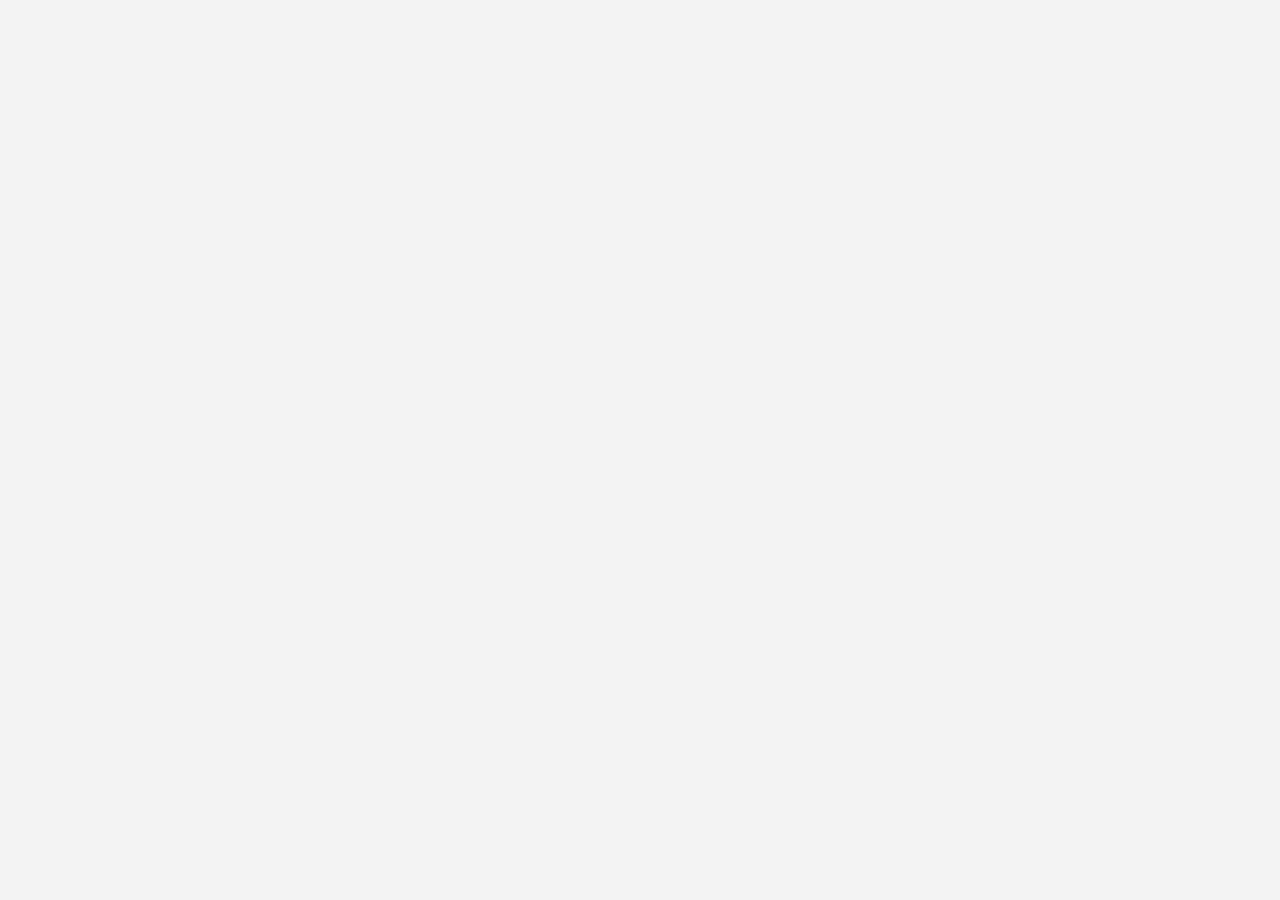
==== index.html @ 53a1ab74 "feat: complete reverse-engineered DotPe frontend and simulation server for 1441 Pizzeria" ====
<!doctype html><html lang="en"><head><script>window.DOTPE_API_BASE = window.location.origin;</script><title>1441 Pizzeria </title><meta charset="utf-8"/><link rel="shortcut icon" href="/favicon.ico"/><link rel="apple-touch-icon" href="/favicon.ico"><link rel="stylesheet" href="https://cdn.dotpe.in/static/assets/css/swiper/swiper-bundle.min.css"/><script src="https://cdn.dotpe.in/static/assets/js/swiper/swiper-bundle.min.js"></script><meta name="viewport" content="width=device-width,initial-scale=1,maximum-scale=1,shrink-to-fit=no,user-scalable=no" ,/><meta name="theme-color" content="#fff"/><meta name="title" content="1441 Pizzeria "/><meta name="description" content="trofi chain factory private limited"/><link href="https://fonts.googleapis.com/css?family=Encode+Sans:400,500,600,700&display=swap" rel="preload"><link href="https://fonts.googleapis.com/css?family=Lato:400,500,600,700&display=swap" rel="preload"><link href="https://fonts.googleapis.com/css?family=Open+Sans:wght@300;400;600;700&display=swap" rel="preload"><link href="https://fonts.googleapis.com/css?family=Josefin+Sans:wght@300;400;500;600;700&display=swap" rel="preload"><link href="https://fonts.googleapis.com/css?family=Krub:wght@300;400;500;600;700&display=swap" rel="preload"><link rel="preconnect" href="https://fonts.googleapis.com"><link rel="preconnect" href="https://fonts.gstatic.com" crossorigin><link href="https://fonts.googleapis.com/css2?family=Roboto:wght@100;300;400;500;700;900&display=swap" rel="stylesheet" media="print" onload='this.media="all"'><link href="https://fonts.googleapis.com/css2?family=Playfair:ital,opsz,wght@0,5..1200,300..900;1,5..1200,300..900&display=swap" rel="stylesheet"><link href="https://fonts.googleapis.com/css2?family=Instrument+Serif:ital@0;1&display=swap" rel="stylesheet"><link href="https://fonts.googleapis.com/css2?family=Figtree:ital,wght@0,300..900;1,300..900&family=Manrope:wght@200..800&display=swap" rel="stylesheet"><link rel="preconnect" href="https://connect.facebook.net" crossorigin><link rel="preconnect" href="https://www.google-analytics.com" crossorigin><link rel="preconnect" href="https://www.googletagmanager.com" crossorigin><script async src="https://cdn.jsdelivr.net/npm/pwacompat" crossorigin="anonymous"></script><link rel="manifest" id="pwa-manifest" href="/manifest.json"/><script>!function(e,a,t,n,g,o,c){e.GoogleAnalyticsObject=g,e.ga=e.ga||function(){(e.ga.q=e.ga.q||[]).push(arguments)},e.ga.l=1*new Date,o=a.createElement(t),c=a.getElementsByTagName(t)[0],o.async=1,o.src="https://www.google-analytics.com/analytics.js",c.parentNode.insertBefore(o,c)}(window,document,"script",0,"ga");var GA_LOCAL_STORAGE_KEY="UA-156204764-1";window.localStorage?(ga("create","UA-156204764-1",{storage:"none",clientId:localStorage.getItem(GA_LOCAL_STORAGE_KEY)}),ga((function(e){localStorage.setItem(GA_LOCAL_STORAGE_KEY,e.get("clientId"))}))):ga("create","UA-156204764-1","auto"),ga("send","pageview")</script><script type="text/javascript" src="//dynamic.criteo.com/js/ld/ld.js?a=84212" async="true"></script><link href="/static/css/56.94897fe5.chunk.css" rel="stylesheet"><link href="/static/css/main.f318016b.chunk.css" rel="stylesheet"></head><body><noscript><iframe src="https://www.googletagmanager.com/ns.html?id=GTM-T4VZHFG" height="0" width="0" style="display:none;visibility:hidden"></iframe></noscript><noscript>You need to enable JavaScript to run this app.</noscript><div id="root"></div><div id="amazon-root"></div><script>"serviceWorker"in navigator?window.addEventListener("load",(function(){navigator.serviceWorker.register("/worker.js").then((function(e){console.log("Service Worker registration successful",e.scope)}),(function(e){console.log("Service Worker registration failed",e)})).catch((function(e){console.log(e)}))})):console.log("Service Worker is not supported by browser.")</script><script type="text/javascript">window.onAmazonLoginReady=function(){amazon.Login.setClientId("amzn1.application-oa2-client.820b22ef3caa498287a3c2529798caa3")},function(a){var n=a.createElement("script");n.type="text/javascript",n.async=!0,n.id="amazon-login-sdk",n.src="https://assets.loginwithamazon.com/sdk/na/login1.js",a.getElementById("amazon-root").appendChild(n)}(document)</script><script>localStorage.setItem('gaConfig', '{"Id":[""],"adBaseTagId":"","adsConversionId":"227-783-7554","ga4Id":"G-JHYEYTEN7R","gtmId":["GTM-NTSNFDF"],"uapId":""}')</script><script>var extraScript</script><script>!function(e){function c(c){for(var d,a,r=c[0],n=c[1],o=c[2],u=0,l=[];u<r.length;u++)b[a=r[u]]&&l.push(b[a][0]),b[a]=0;for(d in n)Object.prototype.hasOwnProperty.call(n,d)&&(e[d]=n[d]);for(i&&i(c);l.length;)l.shift()();return t.push.apply(t,o||[]),f()}function f(){for(var e,c=0;c<t.length;c++){for(var f=t[c],d=!0,a=1;a<f.length;a++)0!==b[f[a]]&&(d=!1);d&&(t.splice(c--,1),e=r(r.s=f[0]))}return e}var d={},a={55:0},b={55:0},t=[];function r(c){if(d[c])return d[c].exports;var f=d[c]={i:c,l:!1,exports:{}};return e[c].call(f.exports,f,f.exports,r),f.l=!0,f.exports}r.e=function(e){var c=[];a[e]?c.push(a[e]):0!==a[e]&&{5:1,6:1,7:1,8:1,9:1,10:1,11:1,12:1,13:1,14:1,15:1,16:1,17:1,18:1,19:1,20:1,21:1,22:1,23:1,24:1,26:1,27:1,28:1,29:1,32:1,34:1,35:1,36:1,37:1,38:1,39:1,40:1,41:1,42:1,44:1,45:1,46:1,47:1,48:1,49:1,50:1,51:1,52:1,57:1,58:1,59:1,60:1,61:1,62:1,63:1,65:1,66:1,67:1,68:1,69:1,70:1,71:1,72:1,73:1,74:1,75:1,76:1,77:1,78:1,79:1,80:1,81:1,82:1,83:1,84:1,85:1,86:1,87:1,88:1,89:1,90:1,91:1,92:1,93:1,94:1,95:1,96:1,97:1,98:1,99:1,100:1,101:1,102:1,103:1,104:1,106:1,107:1,109:1,110:1,111:1,112:1,113:1,114:1,115:1,116:1,117:1,118:1,119:1,120:1,121:1,122:1,123:1,124:1,125:1,126:1,127:1,128:1,129:1,130:1,131:1,132:1,133:1,134:1,135:1,136:1,137:1,138:1,139:1,140:1,141:1,142:1,143:1,144:1,145:1,146:1,148:1,149:1,150:1,151:1,152:1,153:1,154:1,155:1,156:1,157:1,158:1,159:1,160:1,161:1,162:1,163:1}[e]&&c.push(a[e]=new Promise((function(c,f){for(var d="static/css/"+({}[e]||e)+"."+{0:"31d6cfe0",1:"31d6cfe0",2:"31d6cfe0",3:"31d6cfe0",4:"31d6cfe0",5:"44834879",6:"ebbb33e1",7:"04d9860c",8:"ada49f35",9:"e95ce51e",10:"aad163e0",11:"672cee84",12:"089d80c3",13:"1b2bb15a",14:"f08ad05d",15:"f67309c7",16:"97378ba4",17:"2fe26368",18:"9871f54c",19:"9871f54c",20:"76e36226",21:"ef102328",22:"ada49f35",23:"97378ba4",24:"ada49f35",25:"31d6cfe0",26:"53ff26ca",27:"d6af0167",28:"61a39d22",29:"1e27aa69",30:"31d6cfe0",31:"31d6cfe0",32:"82b69723",33:"31d6cfe0",34:"456e96ef",35:"d6af0167",36:"469d6031",37:"e5158292",38:"d0a91e8f",39:"3d1a6c45",40:"469d6031",41:"ac44cb83",42:"b0214ed3",43:"31d6cfe0",44:"bf8a3145",45:"089d80c3",46:"4185f881",47:"ece09e14",48:"3949bb46",49:"1bf5d413",50:"1d5c995e",51:"3869c543",52:"43f3d34e",53:"31d6cfe0",57:"e773db7f",58:"55569834",59:"1a40bb7b",60:"9ee7a7fe",61:"4f1832e0",62:"7f40ee53",63:"6cc51f5d",64:"31d6cfe0",65:"25b2c975",66:"7fc7944d",67:"ebbb33e1",68:"9fbc2bfe",69:"9b277b78",70:"9b277b78",71:"9b277b78",72:"0ecb99a4",73:"78dccb70",74:"ef102328",75:"ef102328",76:"a49adb39",77:"a49adb39",78:"e014baa7",79:"48e6c30d",80:"7c07eca5",81:"f7a076eb",82:"e28257df",83:"61bfa676",84:"e95ce51e",85:"469d6031",86:"054e4c85",87:"04d9860c",88:"f3c0a106",89:"ceb072c7",90:"48890e95",91:"3763d371",92:"6ac48619",93:"d474a799",94:"fd4d9f00",95:"5e0cc28c",96:"2dad04c2",97:"3e5583a7",98:"c1eb0f24",99:"98c21a8c",100:"ada49f35",101:"2f5df3d5",102:"ada49f35",103:"359f0803",104:"59fdaac5",105:"31d6cfe0",106:"2e29e1ae",107:"ac44cb83",108:"31d6cfe0",109:"e95ce51e",110:"de61254c",111:"a84eab50",112:"cab4e465",113:"88ce04ef",114:"882e5a8b",115:"ca8aea15",116:"1b8a7736",117:"509ae15d",118:"e96523b9",119:"6d9c3d2e",120:"464cc35e",121:"8e2fe57c",122:"8c8752fe",123:"5d069914",124:"5d069914",125:"eacd73af",126:"051721ca",127:"1044879d",128:"ec151d81",129:"7e1dc181",130:"4e7b7d26",131:"966e65b5",132:"cb0dece1",133:"fb93baaf",134:"7b97acd8",135:"d6b3a3e2",136:"b9a1a918",137:"1bbc9597",138:"5b7a8c3d",139:"3692a722",140:"557dd7fd",141:"ac7f9186",142:"f1e87b7f",143:"14336863",144:"36d3f2bd",145:"cf55b1b6",146:"d52591d4",147:"31d6cfe0",148:"702969b3",149:"df640b2d",150:"48fab858",151:"147fd8ea",152:"0d85a1ce",153:"0e0848a1",154:"7280cacb",155:"c9766b17",156:"24328ab5",157:"d3502a92",158:"054e4c85",159:"98f81ebb",160:"3603cbfe",161:"c257b016",162:"da149cb9",163:"e95ce51e",164:"31d6cfe0",165:"31d6cfe0",166:"31d6cfe0",167:"31d6cfe0",168:"31d6cfe0",169:"31d6cfe0",170:"31d6cfe0",171:"31d6cfe0",172:"31d6cfe0",173:"31d6cfe0",174:"31d6cfe0",175:"31d6cfe0",176:"31d6cfe0",177:"31d6cfe0",178:"31d6cfe0",179:"31d6cfe0",180:"31d6cfe0",181:"31d6cfe0",182:"31d6cfe0",183:"31d6cfe0",184:"31d6cfe0",185:"31d6cfe0",186:"31d6cfe0",187:"31d6cfe0",188:"31d6cfe0",189:"31d6cfe0",190:"31d6cfe0",191:"31d6cfe0",192:"31d6cfe0",193:"31d6cfe0",194:"31d6cfe0",195:"31d6cfe0",196:"31d6cfe0",197:"31d6cfe0"}[e]+".chunk.css",b=r.p+d,t=document.getElementsByTagName("link"),n=0;n<t.length;n++){var o=(i=t[n]).getAttribute("data-href")||i.getAttribute("href");if("stylesheet"===i.rel&&(o===d||o===b))return c()}var u=document.getElementsByTagName("style");for(n=0;n<u.length;n++){var i;if((o=(i=u[n]).getAttribute("data-href"))===d||o===b)return c()}var l=document.createElement("link");l.rel="stylesheet",l.type="text/css",l.onload=c,l.onerror=function(c){var d=c&&c.target&&c.target.src||b,t=new Error("Loading CSS chunk "+e+" failed.\n("+d+")");t.request=d,delete a[e],l.parentNode.removeChild(l),f(t)},l.href=b,document.getElementsByTagName("head")[0].appendChild(l)})).then((function(){a[e]=0})));var f=b[e];if(0!==f)if(f)c.push(f[2]);else{var d=new Promise((function(c,d){f=b[e]=[c,d]}));c.push(f[2]=d);var t,n=document.createElement("script");n.charset="utf-8",n.timeout=120,r.nc&&n.setAttribute("nonce",r.nc),n.src=function(e){return r.p+"static/js/"+({}[e]||e)+"."+{0:"003b05f8",1:"fba0a7d5",2:"d6f9dc85",3:"9a588f56",4:"d78ebbb8",5:"93d4d26c",6:"70005410",7:"36cbfe09",8:"1b27234f",9:"3e4df805",10:"0f80e77a",11:"0d72886e",12:"028ed4a0",13:"eee09a17",14:"3bc31526",15:"e1599162",16:"316bd124",17:"9d306baa",18:"bb434678",19:"c9cbab5c",20:"2ed9f098",21:"004d97dc",22:"b95e6a2a",23:"a3ca38f9",24:"f4d75d56",25:"dc9548d1",26:"c4ee9891",27:"727a365b",28:"8dcef5d2",29:"34f87f90",30:"3ad9a2f8",31:"a0b21baa",32:"6966b7a9",33:"96c08ee4",34:"06e05516",35:"bccceaa9",36:"ad6d3134",37:"cb949bef",38:"c6cc8560",39:"1f5e4c77",40:"de28f74a",41:"41759c56",42:"96a6119a",43:"ce77dbce",44:"fa9f72d7",45:"26dca20d",46:"22246a35",47:"3022f4e3",48:"1cf151ea",49:"d7ae4a1a",50:"e08ce0a1",51:"57b9a46f",52:"8ee4566d",53:"229d19fb",57:"2b876dfd",58:"7912ff5e",59:"b1bba8bb",60:"db260c01",61:"df374a84",62:"3d862467",63:"be27f141",64:"c5e0fc03",65:"78c6a66e",66:"74d89cee",67:"d42d544d",68:"9ad77adf",69:"e71203e6",70:"692a448f",71:"002133c7",72:"57a651f1",73:"cd8110f4",74:"ca474340",75:"9739a57a",76:"ce4413a3",77:"999f15e6",78:"62b55502",79:"79f94404",80:"4d040bf8",81:"c0bee418",82:"89fbd7ef",83:"159dc219",84:"715cd682",85:"59bbdf4d",86:"5d849eff",87:"850285a2",88:"88e96419",89:"02b9cc25",90:"44bba993",91:"bf07cacb",92:"d8afba90",93:"c4abfa95",94:"3c79973b",95:"4233ee88",96:"2359778b",97:"01428142",98:"f1bae703",99:"c0a7d33e",100:"57ca098b",101:"3d58e26b",102:"e55d042f",103:"186cb2cd",104:"273c1583",105:"ed683a34",106:"5968e40a",107:"5ebaaa15",108:"11c040fc",109:"8bcb15f2",110:"44f86b99",111:"eb80fa81",112:"4b081741",113:"57a083ab",114:"1a71e1d0",115:"ea773a49",116:"a7069f2f",117:"eb6d8c94",118:"a2478ac2",119:"cf533c7b",120:"bc2917c5",121:"7520aaa2",122:"3ed96416",123:"d6d3d50e",124:"f305f9af",125:"0cc02656",126:"d0df0b26",127:"93ed604e",128:"d7e78370",129:"191a774f",130:"116a93cf",131:"422b0c72",132:"b8f69f7d",133:"b3073c74",134:"326d781e",135:"d0a27fe3",136:"06a401e3",137:"d7580650",138:"2c471d1d",139:"29fa3b82",140:"2707f821",141:"0431e242",142:"2a5e91fb",143:"ac880f10",144:"29d4c133",145:"c71a8b48",146:"818e25e7",147:"eeb99496",148:"3fc2f973",149:"be0272b0",150:"b21cfaf2",151:"bcb95b5b",152:"66cd2208",153:"14ab12d2",154:"e1c05fa7",155:"7df19f2d",156:"dfc187bb",157:"27f2e5a5",158:"b12a058a",159:"70784982",160:"7ccaa4e4",161:"bbb3763b",162:"874b51d4",163:"635bf646",164:"fa95531b",165:"be9d9132",166:"0b89272c",167:"e0730d96",168:"1bee70d1",169:"3fbb39bc",170:"402ec788",171:"eb4ffc0f",172:"4a6f428c",173:"1e1bb91b",174:"39685c11",175:"1c321b7c",176:"059012f8",177:"ddac063f",178:"6a9ac4b2",179:"15b73c50",180:"7cac786d",181:"f446b257",182:"124e5310",183:"9a9915df",184:"1c971994",185:"df5e96ed",186:"27fb4fdb",187:"704d87c5",188:"618813d1",189:"c1f093e0",190:"b64c58c9",191:"da791dc4",192:"f603edf8",193:"d2262a04",194:"1ee6f603",195:"0615fd18",196:"0f6e7a8a",197:"65422cef"}[e]+".chunk.js"}(e),t=function(c){n.onerror=n.onload=null,clearTimeout(o);var f=b[e];if(0!==f){if(f){var d=c&&("load"===c.type?"missing":c.type),a=c&&c.target&&c.target.src,t=new Error("Loading chunk "+e+" failed.\n("+d+": "+a+")");t.type=d,t.request=a,f[1](t)}b[e]=void 0}};var o=setTimeout((function(){t({type:"timeout",target:n})}),12e4);n.onerror=n.onload=t,document.head.appendChild(n)}return Promise.all(c)},r.m=e,r.c=d,r.d=function(e,c,f){r.o(e,c)||Object.defineProperty(e,c,{enumerable:!0,get:f})},r.r=function(e){"undefined"!=typeof Symbol&&Symbol.toStringTag&&Object.defineProperty(e,Symbol.toStringTag,{value:"Module"}),Object.defineProperty(e,"__esModule",{value:!0})},r.t=function(e,c){if(1&c&&(e=r(e)),8&c)return e;if(4&c&&"object"==typeof e&&e&&e.__esModule)return e;var f=Object.create(null);if(r.r(f),Object.defineProperty(f,"default",{enumerable:!0,value:e}),2&c&&"string"!=typeof e)for(var d in e)r.d(f,d,function(c){return e[c]}.bind(null,d));return f},r.n=function(e){var c=e&&e.__esModule?function(){return e.default}:function(){return e};return r.d(c,"a",c),c},r.o=function(e,c){return Object.prototype.hasOwnProperty.call(e,c)},r.p="/",r.oe=function(e){throw console.error(e),e};var n=window.webpackJsonp=window.webpackJsonp||[],o=n.push.bind(n);n.push=c,n=n.slice();for(var u=0;u<n.length;u++)c(n[u]);var i=o;f()}([])</script><script src="/static/js/56.85a3d6ce.chunk.js"></script><script src="/static/js/main.cc65a752.chunk.js"></script></body></html>
---- static/css/56.94897fe5.chunk.css ----
.Toastify__toast-container{z-index:9999;-webkit-transform:translateZ(9999px);position:fixed;padding:4px;width:320px;box-sizing:border-box;color:#fff}.Toastify__toast-container--top-left{top:1em;left:1em}.Toastify__toast-container--top-center{top:1em;left:50%;margin-left:-160px}.Toastify__toast-container--top-right{top:1em;right:1em}.Toastify__toast-container--bottom-left{bottom:1em;left:1em}.Toastify__toast-container--bottom-center{bottom:1em;left:50%;margin-left:-160px}.Toastify__toast-container--bottom-right{bottom:1em;right:1em}@media only screen and (max-width:480px){.Toastify__toast-container{width:100vw;padding:0;left:0;margin:0}.Toastify__toast-container--top-center,.Toastify__toast-container--top-left,.Toastify__toast-container--top-right{top:0}.Toastify__toast-container--bottom-center,.Toastify__toast-container--bottom-left,.Toastify__toast-container--bottom-right{bottom:0}.Toastify__toast-container--rtl{right:0;left:auto}}.Toastify__toast{position:relative;min-height:64px;box-sizing:border-box;margin-bottom:1rem;padding:8px;border-radius:1px;box-shadow:0 1px 10px 0 rgba(0,0,0,.1),0 2px 15px 0 rgba(0,0,0,.05);display:flex;justify-content:space-between;max-height:800px;overflow:hidden;font-family:sans-serif;cursor:pointer;direction:ltr}.Toastify__toast--rtl{direction:rtl}.Toastify__toast--default{background:#fff;color:#aaa}.Toastify__toast--info{background:#3498db}.Toastify__toast--success{background:#07bc0c}.Toastify__toast--warning{background:#f1c40f}.Toastify__toast--error{background:#e74c3c}.Toastify__toast-body{margin:auto 0;flex:1 1}@media only screen and (max-width:480px){.Toastify__toast{margin-bottom:0}}.Toastify__close-button{color:#fff;font-weight:700;font-size:14px;background:transparent;outline:none;border:none;padding:0;cursor:pointer;opacity:.7;transition:.3s ease;align-self:flex-start}.Toastify__close-button--default{color:#000;opacity:.3}.Toastify__close-button:focus,.Toastify__close-button:hover{opacity:1}@keyframes Toastify__trackProgress{0%{transform:scaleX(1)}to{transform:scaleX(0)}}.Toastify__progress-bar{position:absolute;bottom:0;left:0;width:100%;height:5px;z-index:9999;opacity:.7;background-color:hsla(0,0%,100%,.7);transform-origin:left}.Toastify__progress-bar--animated{animation:Toastify__trackProgress linear 1 forwards}.Toastify__progress-bar--controlled{transition:transform .2s}.Toastify__progress-bar--rtl{right:0;left:auto;transform-origin:right}.Toastify__progress-bar--default{background:linear-gradient(90deg,#4cd964,#5ac8fa,#007aff,#34aadc,#5856d6,#ff2d55)}@keyframes Toastify__bounceInRight{0%,60%,75%,90%,to{animation-timing-function:cubic-bezier(.215,.61,.355,1)}0%{opacity:0;transform:translate3d(3000px,0,0)}60%{opacity:1;transform:translate3d(-25px,0,0)}75%{transform:translate3d(10px,0,0)}90%{transform:translate3d(-5px,0,0)}to{transform:none}}@keyframes Toastify__bounceOutRight{20%{opacity:1;transform:translate3d(-20px,0,0)}to{opacity:0;transform:translate3d(2000px,0,0)}}@keyframes Toastify__bounceInLeft{0%,60%,75%,90%,to{animation-timing-function:cubic-bezier(.215,.61,.355,1)}0%{opacity:0;transform:translate3d(-3000px,0,0)}60%{opacity:1;transform:translate3d(25px,0,0)}75%{transform:translate3d(-10px,0,0)}90%{transform:translate3d(5px,0,0)}to{transform:none}}@keyframes Toastify__bounceOutLeft{20%{opacity:1;transform:translate3d(20px,0,0)}to{opacity:0;transform:translate3d(-2000px,0,0)}}@keyframes Toastify__bounceInUp{0%,60%,75%,90%,to{animation-timing-function:cubic-bezier(.215,.61,.355,1)}0%{opacity:0;transform:translate3d(0,3000px,0)}60%{opacity:1;transform:translate3d(0,-20px,0)}75%{transform:translate3d(0,10px,0)}90%{transform:translate3d(0,-5px,0)}to{transform:translateZ(0)}}@keyframes Toastify__bounceOutUp{20%{transform:translate3d(0,-10px,0)}40%,45%{opacity:1;transform:translate3d(0,20px,0)}to{opacity:0;transform:translate3d(0,-2000px,0)}}@keyframes Toastify__bounceInDown{0%,60%,75%,90%,to{animation-timing-function:cubic-bezier(.215,.61,.355,1)}0%{opacity:0;transform:translate3d(0,-3000px,0)}60%{opacity:1;transform:translate3d(0,25px,0)}75%{transform:translate3d(0,-10px,0)}90%{transform:translate3d(0,5px,0)}to{transform:none}}@keyframes Toastify__bounceOutDown{20%{transform:translate3d(0,10px,0)}40%,45%{opacity:1;transform:translate3d(0,-20px,0)}to{opacity:0;transform:translate3d(0,2000px,0)}}.Toastify__bounce-enter--bottom-left,.Toastify__bounce-enter--top-left{animation-name:Toastify__bounceInLeft}.Toastify__bounce-enter--bottom-right,.Toastify__bounce-enter--top-right{animation-name:Toastify__bounceInRight}.Toastify__bounce-enter--top-center{animation-name:Toastify__bounceInDown}.Toastify__bounce-enter--bottom-center{animation-name:Toastify__bounceInUp}.Toastify__bounce-exit--bottom-left,.Toastify__bounce-exit--top-left{animation-name:Toastify__bounceOutLeft}.Toastify__bounce-exit--bottom-right,.Toastify__bounce-exit--top-right{animation-name:Toastify__bounceOutRight}.Toastify__bounce-exit--top-center{animation-name:Toastify__bounceOutUp}.Toastify__bounce-exit--bottom-center{animation-name:Toastify__bounceOutDown}@keyframes Toastify__zoomIn{0%{opacity:0;transform:scale3d(.3,.3,.3)}50%{opacity:1}}@keyframes Toastify__zoomOut{0%{opacity:1}50%{opacity:0;transform:scale3d(.3,.3,.3)}to{opacity:0}}.Toastify__zoom-enter{animation-name:Toastify__zoomIn}.Toastify__zoom-exit{animation-name:Toastify__zoomOut}@keyframes Toastify__flipIn{0%{transform:perspective(400px) rotateX(90deg);animation-timing-function:ease-in;opacity:0}40%{transform:perspective(400px) rotateX(-20deg);animation-timing-function:ease-in}60%{transform:perspective(400px) rotateX(10deg);opacity:1}80%{transform:perspective(400px) rotateX(-5deg)}to{transform:perspective(400px)}}@keyframes Toastify__flipOut{0%{transform:perspective(400px)}30%{transform:perspective(400px) rotateX(-20deg);opacity:1}to{transform:perspective(400px) rotateX(90deg);opacity:0}}.Toastify__flip-enter{animation-name:Toastify__flipIn}.Toastify__flip-exit{animation-name:Toastify__flipOut}@keyframes Toastify__slideInRight{0%{transform:translate3d(110%,0,0);visibility:visible}to{transform:translateZ(0)}}@keyframes Toastify__slideInLeft{0%{transform:translate3d(-110%,0,0);visibility:visible}to{transform:translateZ(0)}}@keyframes Toastify__slideInUp{0%{transform:translate3d(0,110%,0);visibility:visible}to{transform:translateZ(0)}}@keyframes Toastify__slideInDown{0%{transform:translate3d(0,-110%,0);visibility:visible}to{transform:translateZ(0)}}@keyframes Toastify__slideOutRight{0%{transform:translateZ(0)}to{visibility:hidden;transform:translate3d(110%,0,0)}}@keyframes Toastify__slideOutLeft{0%{transform:translateZ(0)}to{visibility:hidden;transform:translate3d(-110%,0,0)}}@keyframes Toastify__slideOutDown{0%{transform:translateZ(0)}to{visibility:hidden;transform:translate3d(0,500px,0)}}@keyframes Toastify__slideOutUp{0%{transform:translateZ(0)}to{visibility:hidden;transform:translate3d(0,-500px,0)}}.Toastify__slide-enter--bottom-left,.Toastify__slide-enter--top-left{animation-name:Toastify__slideInLeft}.Toastify__slide-enter--bottom-right,.Toastify__slide-enter--top-right{animation-name:Toastify__slideInRight}.Toastify__slide-enter--top-center{animation-name:Toastify__slideInDown}.Toastify__slide-enter--bottom-center{animation-name:Toastify__slideInUp}.Toastify__slide-exit--bottom-left,.Toastify__slide-exit--top-left{animation-name:Toastify__slideOutLeft}.Toastify__slide-exit--bottom-right,.Toastify__slide-exit--top-right{animation-name:Toastify__slideOutRight}.Toastify__slide-exit--top-center{animation-name:Toastify__slideOutUp}.Toastify__slide-exit--bottom-center{animation-name:Toastify__slideOutDown}
/*!
 * Bootstrap v4.6.2 (https://getbootstrap.com/)
 * Copyright 2011-2022 The Bootstrap Authors
 * Copyright 2011-2022 Twitter, Inc.
 * Licensed under MIT (https://github.com/twbs/bootstrap/blob/main/LICENSE)
 */:root{--blue:#007bff;--indigo:#6610f2;--purple:#6f42c1;--pink:#e83e8c;--red:#dc3545;--orange:#fd7e14;--yellow:#ffc107;--green:#28a745;--teal:#20c997;--cyan:#17a2b8;--white:#fff;--gray:#6c757d;--gray-dark:#343a40;--primary:#007bff;--secondary:#6c757d;--success:#28a745;--info:#17a2b8;--warning:#ffc107;--danger:#dc3545;--light:#f8f9fa;--dark:#343a40;--breakpoint-xs:0;--breakpoint-sm:576px;--breakpoint-md:768px;--breakpoint-lg:992px;--breakpoint-xl:1200px;--font-family-sans-serif:-apple-system,BlinkMacSystemFont,"Segoe UI",Roboto,"Helvetica Neue",Arial,"Noto Sans","Liberation Sans",sans-serif,"Apple Color Emoji","Segoe UI Emoji","Segoe UI Symbol","Noto Color Emoji";--font-family-monospace:SFMono-Regular,Menlo,Monaco,Consolas,"Liberation Mono","Courier New",monospace}*,:after,:before{box-sizing:border-box}html{font-family:sans-serif;line-height:1.15;-webkit-text-size-adjust:100%;-webkit-tap-highlight-color:rgba(0,0,0,0)}article,aside,figcaption,figure,footer,header,hgroup,main,nav,section{display:block}body{margin:0;font-family:-apple-system,BlinkMacSystemFont,Segoe UI,Roboto,Helvetica Neue,Arial,Noto Sans,Liberation Sans,sans-serif,Apple Color Emoji,Segoe UI Emoji,Segoe UI Symbol,Noto Color Emoji;font-size:1rem;font-weight:400;line-height:1.5;color:#212529;text-align:left;background-color:#fff}[tabindex="-1"]:focus:not(:focus-visible){outline:0!important}hr{box-sizing:initial;height:0;overflow:visible}h1,h2,h3,h4,h5,h6{margin-top:0;margin-bottom:.5rem}p{margin-top:0;margin-bottom:1rem}abbr[data-original-title],abbr[title]{text-decoration:underline;-webkit-text-decoration:underline dotted;text-decoration:underline dotted;cursor:help;border-bottom:0;-webkit-text-decoration-skip-ink:none;text-decoration-skip-ink:none}address{font-style:normal;line-height:inherit}address,dl,ol,ul{margin-bottom:1rem}dl,ol,ul{margin-top:0}ol ol,ol ul,ul ol,ul ul{margin-bottom:0}dt{font-weight:700}dd{margin-bottom:.5rem;margin-left:0}blockquote{margin:0 0 1rem}b,strong{font-weight:bolder}small{font-size:80%}sub,sup{position:relative;font-size:75%;line-height:0;vertical-align:initial}sub{bottom:-.25em}sup{top:-.5em}a{color:#007bff;text-decoration:none;background-color:initial}a:hover{color:#0056b3;text-decoration:underline}a:not([href]):not([class]),a:not([href]):not([class]):hover{color:inherit;text-decoration:none}code,kbd,pre,samp{font-family:SFMono-Regular,Menlo,Monaco,Consolas,Liberation Mono,Courier New,monospace;font-size:1em}pre{margin-top:0;margin-bottom:1rem;overflow:auto;-ms-overflow-style:scrollbar}figure{margin:0 0 1rem}img{border-style:none}img,svg{vertical-align:middle}svg{overflow:hidden}table{border-collapse:collapse}caption{padding-top:.75rem;padding-bottom:.75rem;color:#6c757d;text-align:left;caption-side:bottom}th{text-align:inherit;text-align:-webkit-match-parent}label{display:inline-block;margin-bottom:.5rem}button{border-radius:0}button:focus:not(:focus-visible){outline:0}button,input,optgroup,select,textarea{margin:0;font-family:inherit;font-size:inherit;line-height:inherit}button,input{overflow:visible}button,select{text-transform:none}[role=button]{cursor:pointer}select{word-wrap:normal}[type=button],[type=reset],[type=submit],button{-webkit-appearance:button}[type=button]:not(:disabled),[type=reset]:not(:disabled),[type=submit]:not(:disabled),button:not(:disabled){cursor:pointer}[type=button]::-moz-focus-inner,[type=reset]::-moz-focus-inner,[type=submit]::-moz-focus-inner,button::-moz-focus-inner{padding:0;border-style:none}input[type=checkbox],input[type=radio]{box-sizing:border-box;padding:0}textarea{overflow:auto;resize:vertical}fieldset{min-width:0;padding:0;margin:0;border:0}legend{display:block;width:100%;max-width:100%;padding:0;margin-bottom:.5rem;font-size:1.5rem;line-height:inherit;color:inherit;white-space:normal}progress{vertical-align:initial}[type=number]::-webkit-inner-spin-button,[type=number]::-webkit-outer-spin-button{height:auto}[type=search]{outline-offset:-2px;-webkit-appearance:none}[type=search]::-webkit-search-decoration{-webkit-appearance:none}::-webkit-file-upload-button{font:inherit;-webkit-appearance:button}output{display:inline-block}summary{display:list-item;cursor:pointer}template{display:none}[hidden]{display:none!important}.h1,.h2,.h3,.h4,.h5,.h6,h1,h2,h3,h4,h5,h6{margin-bottom:.5rem;font-weight:500;line-height:1.2}.h1,h1{font-size:2.5rem}.h2,h2{font-size:2rem}.h3,h3{font-size:1.75rem}.h4,h4{font-size:1.5rem}.h5,h5{font-size:1.25rem}.h6,h6{font-size:1rem}.lead{font-size:1.25rem;font-weight:300}.display-1{font-size:6rem}.display-1,.display-2{font-weight:300;line-height:1.2}.display-2{font-size:5.5rem}.display-3{font-size:4.5rem}.display-3,.display-4{font-weight:300;line-height:1.2}.display-4{font-size:3.5rem}hr{margin-top:1rem;margin-bottom:1rem;border:0;border-top:1px solid rgba(0,0,0,.1)}.small,small{font-size:.875em;font-weight:400}.mark,mark{padding:.2em;background-color:#fcf8e3}.list-inline,.list-unstyled{padding-left:0;list-style:none}.list-inline-item{display:inline-block}.list-inline-item:not(:last-child){margin-right:.5rem}.initialism{font-size:90%;text-transform:uppercase}.blockquote{margin-bottom:1rem;font-size:1.25rem}.blockquote-footer{display:block;font-size:.875em;color:#6c757d}.blockquote-footer:before{content:"\2014\00A0"}.img-fluid,.img-thumbnail{max-width:100%;height:auto}.img-thumbnail{padding:.25rem;background-color:#fff;border:1px solid #dee2e6;border-radius:.25rem}.figure{display:inline-block}.figure-img{margin-bottom:.5rem;line-height:1}.figure-caption{font-size:90%;color:#6c757d}code{font-size:87.5%;color:#e83e8c;word-wrap:break-word}a>code{color:inherit}kbd{padding:.2rem .4rem;font-size:87.5%;color:#fff;background-color:#212529;border-radius:.2rem}kbd kbd{padding:0;font-size:100%;font-weight:700}pre{display:block;font-size:87.5%;color:#212529}pre code{font-size:inherit;color:inherit;word-break:normal}.pre-scrollable{max-height:340px;overflow-y:scroll}.container,.container-fluid,.container-lg,.container-md,.container-sm,.container-xl{width:100%;padding-right:15px;padding-left:15px;margin-right:auto;margin-left:auto}@media (min-width:576px){.container,.container-sm{max-width:540px}}@media (min-width:768px){.container,.container-md,.container-sm{max-width:720px}}@media (min-width:992px){.container,.container-lg,.container-md,.container-sm{max-width:960px}}@media (min-width:1200px){.container,.container-lg,.container-md,.container-sm,.container-xl{max-width:1140px}}.row{display:flex;flex-wrap:wrap;margin-right:-15px;margin-left:-15px}.no-gutters{margin-right:0;margin-left:0}.no-gutters>.col,.no-gutters>[class*=col-]{padding-right:0;padding-left:0}.col,.col-1,.col-2,.col-3,.col-4,.col-5,.col-6,.col-7,.col-8,.col-9,.col-10,.col-11,.col-12,.col-auto,.col-lg,.col-lg-1,.col-lg-2,.col-lg-3,.col-lg-4,.col-lg-5,.col-lg-6,.col-lg-7,.col-lg-8,.col-lg-9,.col-lg-10,.col-lg-11,.col-lg-12,.col-lg-auto,.col-md,.col-md-1,.col-md-2,.col-md-3,.col-md-4,.col-md-5,.col-md-6,.col-md-7,.col-md-8,.col-md-9,.col-md-10,.col-md-11,.col-md-12,.col-md-auto,.col-sm,.col-sm-1,.col-sm-2,.col-sm-3,.col-sm-4,.col-sm-5,.col-sm-6,.col-sm-7,.col-sm-8,.col-sm-9,.col-sm-10,.col-sm-11,.col-sm-12,.col-sm-auto,.col-xl,.col-xl-1,.col-xl-2,.col-xl-3,.col-xl-4,.col-xl-5,.col-xl-6,.col-xl-7,.col-xl-8,.col-xl-9,.col-xl-10,.col-xl-11,.col-xl-12,.col-xl-auto{position:relative;width:100%;padding-right:15px;padding-left:15px}.col{flex-basis:0;flex-grow:1;max-width:100%}.row-cols-1>*{flex:0 0 100%;max-width:100%}.row-cols-2>*{flex:0 0 50%;max-width:50%}.row-cols-3>*{flex:0 0 33.333333%;max-width:33.333333%}.row-cols-4>*{flex:0 0 25%;max-width:25%}.row-cols-5>*{flex:0 0 20%;max-width:20%}.row-cols-6>*{flex:0 0 16.666667%;max-width:16.666667%}.col-auto{flex:0 0 auto;width:auto;max-width:100%}.col-1{flex:0 0 8.333333%;max-width:8.333333%}.col-2{flex:0 0 16.666667%;max-width:16.666667%}.col-3{flex:0 0 25%;max-width:25%}.col-4{flex:0 0 33.333333%;max-width:33.333333%}.col-5{flex:0 0 41.666667%;max-width:41.666667%}.col-6{flex:0 0 50%;max-width:50%}.col-7{flex:0 0 58.333333%;max-width:58.333333%}.col-8{flex:0 0 66.666667%;max-width:66.666667%}.col-9{flex:0 0 75%;max-width:75%}.col-10{flex:0 0 83.333333%;max-width:83.333333%}.col-11{flex:0 0 91.666667%;max-width:91.666667%}.col-12{flex:0 0 100%;max-width:100%}.order-first{order:-1}.order-last{order:13}.order-0{order:0}.order-1{order:1}.order-2{order:2}.order-3{order:3}.order-4{order:4}.order-5{order:5}.order-6{order:6}.order-7{order:7}.order-8{order:8}.order-9{order:9}.order-10{order:10}.order-11{order:11}.order-12{order:12}.offset-1{margin-left:8.333333%}.offset-2{margin-left:16.666667%}.offset-3{margin-left:25%}.offset-4{margin-left:33.333333%}.offset-5{margin-left:41.666667%}.offset-6{margin-left:50%}.offset-7{margin-left:58.333333%}.offset-8{margin-left:66.666667%}.offset-9{margin-left:75%}.offset-10{margin-left:83.333333%}.offset-11{margin-left:91.666667%}@media (min-width:576px){.col-sm{flex-basis:0;flex-grow:1;max-width:100%}.row-cols-sm-1>*{flex:0 0 100%;max-width:100%}.row-cols-sm-2>*{flex:0 0 50%;max-width:50%}.row-cols-sm-3>*{flex:0 0 33.333333%;max-width:33.333333%}.row-cols-sm-4>*{flex:0 0 25%;max-width:25%}.row-cols-sm-5>*{flex:0 0 20%;max-width:20%}.row-cols-sm-6>*{flex:0 0 16.666667%;max-width:16.666667%}.col-sm-auto{flex:0 0 auto;width:auto;max-width:100%}.col-sm-1{flex:0 0 8.333333%;max-width:8.333333%}.col-sm-2{flex:0 0 16.666667%;max-width:16.666667%}.col-sm-3{flex:0 0 25%;max-width:25%}.col-sm-4{flex:0 0 33.333333%;max-width:33.333333%}.col-sm-5{flex:0 0 41.666667%;max-width:41.666667%}.col-sm-6{flex:0 0 50%;max-width:50%}.col-sm-7{flex:0 0 58.333333%;max-width:58.333333%}.col-sm-8{flex:0 0 66.666667%;max-width:66.666667%}.col-sm-9{flex:0 0 75%;max-width:75%}.col-sm-10{flex:0 0 83.333333%;max-width:83.333333%}.col-sm-11{flex:0 0 91.666667%;max-width:91.666667%}.col-sm-12{flex:0 0 100%;max-width:100%}.order-sm-first{order:-1}.order-sm-last{order:13}.order-sm-0{order:0}.order-sm-1{order:1}.order-sm-2{order:2}.order-sm-3{order:3}.order-sm-4{order:4}.order-sm-5{order:5}.order-sm-6{order:6}.order-sm-7{order:7}.order-sm-8{order:8}.order-sm-9{order:9}.order-sm-10{order:10}.order-sm-11{order:11}.order-sm-12{order:12}.offset-sm-0{margin-left:0}.offset-sm-1{margin-left:8.333333%}.offset-sm-2{margin-left:16.666667%}.offset-sm-3{margin-left:25%}.offset-sm-4{margin-left:33.333333%}.offset-sm-5{margin-left:41.666667%}.offset-sm-6{margin-left:50%}.offset-sm-7{margin-left:58.333333%}.offset-sm-8{margin-left:66.666667%}.offset-sm-9{margin-left:75%}.offset-sm-10{margin-left:83.333333%}.offset-sm-11{margin-left:91.666667%}}@media (min-width:768px){.col-md{flex-basis:0;flex-grow:1;max-width:100%}.row-cols-md-1>*{flex:0 0 100%;max-width:100%}.row-cols-md-2>*{flex:0 0 50%;max-width:50%}.row-cols-md-3>*{flex:0 0 33.333333%;max-width:33.333333%}.row-cols-md-4>*{flex:0 0 25%;max-width:25%}.row-cols-md-5>*{flex:0 0 20%;max-width:20%}.row-cols-md-6>*{flex:0 0 16.666667%;max-width:16.666667%}.col-md-auto{flex:0 0 auto;width:auto;max-width:100%}.col-md-1{flex:0 0 8.333333%;max-width:8.333333%}.col-md-2{flex:0 0 16.666667%;max-width:16.666667%}.col-md-3{flex:0 0 25%;max-width:25%}.col-md-4{flex:0 0 33.333333%;max-width:33.333333%}.col-md-5{flex:0 0 41.666667%;max-width:41.666667%}.col-md-6{flex:0 0 50%;max-width:50%}.col-md-7{flex:0 0 58.333333%;max-width:58.333333%}.col-md-8{flex:0 0 66.666667%;max-width:66.666667%}.col-md-9{flex:0 0 75%;max-width:75%}.col-md-10{flex:0 0 83.333333%;max-width:83.333333%}.col-md-11{flex:0 0 91.666667%;max-width:91.666667%}.col-md-12{flex:0 0 100%;max-width:100%}.order-md-first{order:-1}.order-md-last{order:13}.order-md-0{order:0}.order-md-1{order:1}.order-md-2{order:2}.order-md-3{order:3}.order-md-4{order:4}.order-md-5{order:5}.order-md-6{order:6}.order-md-7{order:7}.order-md-8{order:8}.order-md-9{order:9}.order-md-10{order:10}.order-md-11{order:11}.order-md-12{order:12}.offset-md-0{margin-left:0}.offset-md-1{margin-left:8.333333%}.offset-md-2{margin-left:16.666667%}.offset-md-3{margin-left:25%}.offset-md-4{margin-left:33.333333%}.offset-md-5{margin-left:41.666667%}.offset-md-6{margin-left:50%}.offset-md-7{margin-left:58.333333%}.offset-md-8{margin-left:66.666667%}.offset-md-9{margin-left:75%}.offset-md-10{margin-left:83.333333%}.offset-md-11{margin-left:91.666667%}}@media (min-width:992px){.col-lg{flex-basis:0;flex-grow:1;max-width:100%}.row-cols-lg-1>*{flex:0 0 100%;max-width:100%}.row-cols-lg-2>*{flex:0 0 50%;max-width:50%}.row-cols-lg-3>*{flex:0 0 33.333333%;max-width:33.333333%}.row-cols-lg-4>*{flex:0 0 25%;max-width:25%}.row-cols-lg-5>*{flex:0 0 20%;max-width:20%}.row-cols-lg-6>*{flex:0 0 16.666667%;max-width:16.666667%}.col-lg-auto{flex:0 0 auto;width:auto;max-width:100%}.col-lg-1{flex:0 0 8.333333%;max-width:8.333333%}.col-lg-2{flex:0 0 16.666667%;max-width:16.666667%}.col-lg-3{flex:0 0 25%;max-width:25%}.col-lg-4{flex:0 0 33.333333%;max-width:33.333333%}.col-lg-5{flex:0 0 41.666667%;max-width:41.666667%}.col-lg-6{flex:0 0 50%;max-width:50%}.col-lg-7{flex:0 0 58.333333%;max-width:58.333333%}.col-lg-8{flex:0 0 66.666667%;max-width:66.666667%}.col-lg-9{flex:0 0 75%;max-width:75%}.col-lg-10{flex:0 0 83.333333%;max-width:83.333333%}.col-lg-11{flex:0 0 91.666667%;max-width:91.666667%}.col-lg-12{flex:0 0 100%;max-width:100%}.order-lg-first{order:-1}.order-lg-last{order:13}.order-lg-0{order:0}.order-lg-1{order:1}.order-lg-2{order:2}.order-lg-3{order:3}.order-lg-4{order:4}.order-lg-5{order:5}.order-lg-6{order:6}.order-lg-7{order:7}.order-lg-8{order:8}.order-lg-9{order:9}.order-lg-10{order:10}.order-lg-11{order:11}.order-lg-12{order:12}.offset-lg-0{margin-left:0}.offset-lg-1{margin-left:8.333333%}.offset-lg-2{margin-left:16.666667%}.offset-lg-3{margin-left:25%}.offset-lg-4{margin-left:33.333333%}.offset-lg-5{margin-left:41.666667%}.offset-lg-6{margin-left:50%}.offset-lg-7{margin-left:58.333333%}.offset-lg-8{margin-left:66.666667%}.offset-lg-9{margin-left:75%}.offset-lg-10{margin-left:83.333333%}.offset-lg-11{margin-left:91.666667%}}@media (min-width:1200px){.col-xl{flex-basis:0;flex-grow:1;max-width:100%}.row-cols-xl-1>*{flex:0 0 100%;max-width:100%}.row-cols-xl-2>*{flex:0 0 50%;max-width:50%}.row-cols-xl-3>*{flex:0 0 33.333333%;max-width:33.333333%}.row-cols-xl-4>*{flex:0 0 25%;max-width:25%}.row-cols-xl-5>*{flex:0 0 20%;max-width:20%}.row-cols-xl-6>*{flex:0 0 16.666667%;max-width:16.666667%}.col-xl-auto{flex:0 0 auto;width:auto;max-width:100%}.col-xl-1{flex:0 0 8.333333%;max-width:8.333333%}.col-xl-2{flex:0 0 16.666667%;max-width:16.666667%}.col-xl-3{flex:0 0 25%;max-width:25%}.col-xl-4{flex:0 0 33.333333%;max-width:33.333333%}.col-xl-5{flex:0 0 41.666667%;max-width:41.666667%}.col-xl-6{flex:0 0 50%;max-width:50%}.col-xl-7{flex:0 0 58.333333%;max-width:58.333333%}.col-xl-8{flex:0 0 66.666667%;max-width:66.666667%}.col-xl-9{flex:0 0 75%;max-width:75%}.col-xl-10{flex:0 0 83.333333%;max-width:83.333333%}.col-xl-11{flex:0 0 91.666667%;max-width:91.666667%}.col-xl-12{flex:0 0 100%;max-width:100%}.order-xl-first{order:-1}.order-xl-last{order:13}.order-xl-0{order:0}.order-xl-1{order:1}.order-xl-2{order:2}.order-xl-3{order:3}.order-xl-4{order:4}.order-xl-5{order:5}.order-xl-6{order:6}.order-xl-7{order:7}.order-xl-8{order:8}.order-xl-9{order:9}.order-xl-10{order:10}.order-xl-11{order:11}.order-xl-12{order:12}.offset-xl-0{margin-left:0}.offset-xl-1{margin-left:8.333333%}.offset-xl-2{margin-left:16.666667%}.offset-xl-3{margin-left:25%}.offset-xl-4{margin-left:33.333333%}.offset-xl-5{margin-left:41.666667%}.offset-xl-6{margin-left:50%}.offset-xl-7{margin-left:58.333333%}.offset-xl-8{margin-left:66.666667%}.offset-xl-9{margin-left:75%}.offset-xl-10{margin-left:83.333333%}.offset-xl-11{margin-left:91.666667%}}.table{width:100%;margin-bottom:1rem;color:#212529}.table td,.table th{padding:.75rem;vertical-align:top;border-top:1px solid #dee2e6}.table thead th{vertical-align:bottom;border-bottom:2px solid #dee2e6}.table tbody+tbody{border-top:2px solid #dee2e6}.table-sm td,.table-sm th{padding:.3rem}.table-bordered,.table-bordered td,.table-bordered th{border:1px solid #dee2e6}.table-bordered thead td,.table-bordered thead th{border-bottom-width:2px}.table-borderless tbody+tbody,.table-borderless td,.table-borderless th,.table-borderless thead th{border:0}.table-striped tbody tr:nth-of-type(odd){background-color:rgba(0,0,0,.05)}.table-hover tbody tr:hover{color:#212529;background-color:rgba(0,0,0,.075)}.table-primary,.table-primary>td,.table-primary>th{background-color:#b8daff}.table-primary tbody+tbody,.table-primary td,.table-primary th,.table-primary thead th{border-color:#7abaff}.table-hover .table-primary:hover,.table-hover .table-primary:hover>td,.table-hover .table-primary:hover>th{background-color:#9fcdff}.table-secondary,.table-secondary>td,.table-secondary>th{background-color:#d6d8db}.table-secondary tbody+tbody,.table-secondary td,.table-secondary th,.table-secondary thead th{border-color:#b3b7bb}.table-hover .table-secondary:hover,.table-hover .table-secondary:hover>td,.table-hover .table-secondary:hover>th{background-color:#c8cbcf}.table-success,.table-success>td,.table-success>th{background-color:#c3e6cb}.table-success tbody+tbody,.table-success td,.table-success th,.table-success thead th{border-color:#8fd19e}.table-hover .table-success:hover,.table-hover .table-success:hover>td,.table-hover .table-success:hover>th{background-color:#b1dfbb}.table-info,.table-info>td,.table-info>th{background-color:#bee5eb}.table-info tbody+tbody,.table-info td,.table-info th,.table-info thead th{border-color:#86cfda}.table-hover .table-info:hover,.table-hover .table-info:hover>td,.table-hover .table-info:hover>th{background-color:#abdde5}.table-warning,.table-warning>td,.table-warning>th{background-color:#ffeeba}.table-warning tbody+tbody,.table-warning td,.table-warning th,.table-warning thead th{border-color:#ffdf7e}.table-hover .table-warning:hover,.table-hover .table-warning:hover>td,.table-hover .table-warning:hover>th{background-color:#ffe8a1}.table-danger,.table-danger>td,.table-danger>th{background-color:#f5c6cb}.table-danger tbody+tbody,.table-danger td,.table-danger th,.table-danger thead th{border-color:#ed969e}.table-hover .table-danger:hover,.table-hover .table-danger:hover>td,.table-hover .table-danger:hover>th{background-color:#f1b0b7}.table-light,.table-light>td,.table-light>th{background-color:#fdfdfe}.table-light tbody+tbody,.table-light td,.table-light th,.table-light thead th{border-color:#fbfcfc}.table-hover .table-light:hover,.table-hover .table-light:hover>td,.table-hover .table-light:hover>th{background-color:#ececf6}.table-dark,.table-dark>td,.table-dark>th{background-color:#c6c8ca}.table-dark tbody+tbody,.table-dark td,.table-dark th,.table-dark thead th{border-color:#95999c}.table-hover .table-dark:hover,.table-hover .table-dark:hover>td,.table-hover .table-dark:hover>th{background-color:#b9bbbe}.table-active,.table-active>td,.table-active>th,.table-hover .table-active:hover,.table-hover .table-active:hover>td,.table-hover .table-active:hover>th{background-color:rgba(0,0,0,.075)}.table .thead-dark th{color:#fff;background-color:#343a40;border-color:#454d55}.table .thead-light th{color:#495057;background-color:#e9ecef;border-color:#dee2e6}.table-dark{color:#fff;background-color:#343a40}.table-dark td,.table-dark th,.table-dark thead th{border-color:#454d55}.table-dark.table-bordered{border:0}.table-dark.table-striped tbody tr:nth-of-type(odd){background-color:hsla(0,0%,100%,.05)}.table-dark.table-hover tbody tr:hover{color:#fff;background-color:hsla(0,0%,100%,.075)}@media (max-width:575.98px){.table-responsive-sm{display:block;width:100%;overflow-x:auto;-webkit-overflow-scrolling:touch}.table-responsive-sm>.table-bordered{border:0}}@media (max-width:767.98px){.table-responsive-md{display:block;width:100%;overflow-x:auto;-webkit-overflow-scrolling:touch}.table-responsive-md>.table-bordered{border:0}}@media (max-width:991.98px){.table-responsive-lg{display:block;width:100%;overflow-x:auto;-webkit-overflow-scrolling:touch}.table-responsive-lg>.table-bordered{border:0}}@media (max-width:1199.98px){.table-responsive-xl{display:block;width:100%;overflow-x:auto;-webkit-overflow-scrolling:touch}.table-responsive-xl>.table-bordered{border:0}}.table-responsive{display:block;width:100%;overflow-x:auto;-webkit-overflow-scrolling:touch}.table-responsive>.table-bordered{border:0}.form-control{display:block;width:100%;height:calc(1.5em + .75rem + 2px);padding:.375rem .75rem;font-size:1rem;font-weight:400;line-height:1.5;color:#495057;background-color:#fff;background-clip:padding-box;border:1px solid #ced4da;border-radius:.25rem;transition:border-color .15s ease-in-out,box-shadow .15s ease-in-out}@media (prefers-reduced-motion:reduce){.form-control{transition:none}}.form-control::-ms-expand{background-color:initial;border:0}.form-control:focus{color:#495057;background-color:#fff;border-color:#80bdff;outline:0;box-shadow:0 0 0 .2rem rgba(0,123,255,.25)}.form-control::placeholder{color:#6c757d;opacity:1}.form-control:disabled,.form-control[readonly]{background-color:#e9ecef;opacity:1}input[type=date].form-control,input[type=datetime-local].form-control,input[type=month].form-control,input[type=time].form-control{appearance:none}select.form-control:-moz-focusring{color:transparent;text-shadow:0 0 0 #495057}select.form-control:focus::-ms-value{color:#495057;background-color:#fff}.form-control-file,.form-control-range{display:block;width:100%}.col-form-label{padding-top:calc(.375rem + 1px);padding-bottom:calc(.375rem + 1px);margin-bottom:0;font-size:inherit;line-height:1.5}.col-form-label-lg{padding-top:calc(.5rem + 1px);padding-bottom:calc(.5rem + 1px);font-size:1.25rem;line-height:1.5}.col-form-label-sm{padding-top:calc(.25rem + 1px);padding-bottom:calc(.25rem + 1px);font-size:.875rem;line-height:1.5}.form-control-plaintext{display:block;width:100%;padding:.375rem 0;margin-bottom:0;font-size:1rem;line-height:1.5;color:#212529;background-color:initial;border:solid transparent;border-width:1px 0}.form-control-plaintext.form-control-lg,.form-control-plaintext.form-control-sm{padding-right:0;padding-left:0}.form-control-sm{height:calc(1.5em + .5rem + 2px);padding:.25rem .5rem;font-size:.875rem;line-height:1.5;border-radius:.2rem}.form-control-lg{height:calc(1.5em + 1rem + 2px);padding:.5rem 1rem;font-size:1.25rem;line-height:1.5;border-radius:.3rem}select.form-control[multiple],select.form-control[size],textarea.form-control{height:auto}.form-group{margin-bottom:1rem}.form-text{display:block;margin-top:.25rem}.form-row{display:flex;flex-wrap:wrap;margin-right:-5px;margin-left:-5px}.form-row>.col,.form-row>[class*=col-]{padding-right:5px;padding-left:5px}.form-check{position:relative;display:block;padding-left:1.25rem}.form-check-input{position:absolute;margin-top:.3rem;margin-left:-1.25rem}.form-check-input:disabled~.form-check-label,.form-check-input[disabled]~.form-check-label{color:#6c757d}.form-check-label{margin-bottom:0}.form-check-inline{display:inline-flex;align-items:center;padding-left:0;margin-right:.75rem}.form-check-inline .form-check-input{position:static;margin-top:0;margin-right:.3125rem;margin-left:0}.valid-feedback{display:none;width:100%;margin-top:.25rem;font-size:.875em;color:#28a745}.valid-tooltip{position:absolute;top:100%;left:0;z-index:5;display:none;max-width:100%;padding:.25rem .5rem;margin-top:.1rem;font-size:.875rem;line-height:1.5;color:#fff;background-color:rgba(40,167,69,.9);border-radius:.25rem}.form-row>.col>.valid-tooltip,.form-row>[class*=col-]>.valid-tooltip{left:5px}.is-valid~.valid-feedback,.is-valid~.valid-tooltip,.was-validated :valid~.valid-feedback,.was-validated :valid~.valid-tooltip{display:block}.form-control.is-valid,.was-validated .form-control:valid{border-color:#28a745;padding-right:calc(1.5em + .75rem)!important;background-image:url("data:image/svg+xml;charset=utf-8,%3Csvg xmlns='http://www.w3.org/2000/svg' width='8' height='8'%3E%3Cpath fill='%2328a745' d='M2.3 6.73L.6 4.53c-.4-1.04.46-1.4 1.1-.8l1.1 1.4 3.4-3.8c.6-.63 1.6-.27 1.2.7l-4 4.6c-.43.5-.8.4-1.1.1z'/%3E%3C/svg%3E");background-repeat:no-repeat;background-position:right calc(.375em + .1875rem) center;background-size:calc(.75em + .375rem) calc(.75em + .375rem)}.form-control.is-valid:focus,.was-validated .form-control:valid:focus{border-color:#28a745;box-shadow:0 0 0 .2rem rgba(40,167,69,.25)}.was-validated select.form-control:valid,select.form-control.is-valid{padding-right:3rem!important;background-position:right 1.5rem center}.was-validated textarea.form-control:valid,textarea.form-control.is-valid{padding-right:calc(1.5em + .75rem);background-position:top calc(.375em + .1875rem) right calc(.375em + .1875rem)}.custom-select.is-valid,.was-validated .custom-select:valid{border-color:#28a745;padding-right:calc(.75em + 2.3125rem)!important;background:url("data:image/svg+xml;charset=utf-8,%3Csvg xmlns='http://www.w3.org/2000/svg' width='4' height='5'%3E%3Cpath fill='%23343a40' d='M2 0L0 2h4zm0 5L0 3h4z'/%3E%3C/svg%3E") right .75rem center/8px 10px no-repeat,#fff url("data:image/svg+xml;charset=utf-8,%3Csvg xmlns='http://www.w3.org/2000/svg' width='8' height='8'%3E%3Cpath fill='%2328a745' d='M2.3 6.73L.6 4.53c-.4-1.04.46-1.4 1.1-.8l1.1 1.4 3.4-3.8c.6-.63 1.6-.27 1.2.7l-4 4.6c-.43.5-.8.4-1.1.1z'/%3E%3C/svg%3E") center right 1.75rem/calc(.75em + .375rem) calc(.75em + .375rem) no-repeat}.custom-select.is-valid:focus,.was-validated .custom-select:valid:focus{border-color:#28a745;box-shadow:0 0 0 .2rem rgba(40,167,69,.25)}.form-check-input.is-valid~.form-check-label,.was-validated .form-check-input:valid~.form-check-label{color:#28a745}.form-check-input.is-valid~.valid-feedback,.form-check-input.is-valid~.valid-tooltip,.was-validated .form-check-input:valid~.valid-feedback,.was-validated .form-check-input:valid~.valid-tooltip{display:block}.custom-control-input.is-valid~.custom-control-label,.was-validated .custom-control-input:valid~.custom-control-label{color:#28a745}.custom-control-input.is-valid~.custom-control-label:before,.was-validated .custom-control-input:valid~.custom-control-label:before{border-color:#28a745}.custom-control-input.is-valid:checked~.custom-control-label:before,.was-validated .custom-control-input:valid:checked~.custom-control-label:before{border-color:#34ce57;background-color:#34ce57}.custom-control-input.is-valid:focus~.custom-control-label:before,.was-validated .custom-control-input:valid:focus~.custom-control-label:before{box-shadow:0 0 0 .2rem rgba(40,167,69,.25)}.custom-control-input.is-valid:focus:not(:checked)~.custom-control-label:before,.custom-file-input.is-valid~.custom-file-label,.was-validated .custom-control-input:valid:focus:not(:checked)~.custom-control-label:before,.was-validated .custom-file-input:valid~.custom-file-label{border-color:#28a745}.custom-file-input.is-valid:focus~.custom-file-label,.was-validated .custom-file-input:valid:focus~.custom-file-label{border-color:#28a745;box-shadow:0 0 0 .2rem rgba(40,167,69,.25)}.invalid-feedback{display:none;width:100%;margin-top:.25rem;font-size:.875em;color:#dc3545}.invalid-tooltip{position:absolute;top:100%;left:0;z-index:5;display:none;max-width:100%;padding:.25rem .5rem;margin-top:.1rem;font-size:.875rem;line-height:1.5;color:#fff;background-color:rgba(220,53,69,.9);border-radius:.25rem}.form-row>.col>.invalid-tooltip,.form-row>[class*=col-]>.invalid-tooltip{left:5px}.is-invalid~.invalid-feedback,.is-invalid~.invalid-tooltip,.was-validated :invalid~.invalid-feedback,.was-validated :invalid~.invalid-tooltip{display:block}.form-control.is-invalid,.was-validated .form-control:invalid{border-color:#dc3545;padding-right:calc(1.5em + .75rem)!important;background-image:url("data:image/svg+xml;charset=utf-8,%3Csvg xmlns='http://www.w3.org/2000/svg' width='12' height='12' fill='none' stroke='%23dc3545'%3E%3Ccircle cx='6' cy='6' r='4.5'/%3E%3Cpath stroke-linejoin='round' d='M5.8 3.6h.4L6 6.5z'/%3E%3Ccircle cx='6' cy='8.2' r='.6' fill='%23dc3545' stroke='none'/%3E%3C/svg%3E");background-repeat:no-repeat;background-position:right calc(.375em + .1875rem) center;background-size:calc(.75em + .375rem) calc(.75em + .375rem)}.form-control.is-invalid:focus,.was-validated .form-control:invalid:focus{border-color:#dc3545;box-shadow:0 0 0 .2rem rgba(220,53,69,.25)}.was-validated select.form-control:invalid,select.form-control.is-invalid{padding-right:3rem!important;background-position:right 1.5rem center}.was-validated textarea.form-control:invalid,textarea.form-control.is-invalid{padding-right:calc(1.5em + .75rem);background-position:top calc(.375em + .1875rem) right calc(.375em + .1875rem)}.custom-select.is-invalid,.was-validated .custom-select:invalid{border-color:#dc3545;padding-right:calc(.75em + 2.3125rem)!important;background:url("data:image/svg+xml;charset=utf-8,%3Csvg xmlns='http://www.w3.org/2000/svg' width='4' height='5'%3E%3Cpath fill='%23343a40' d='M2 0L0 2h4zm0 5L0 3h4z'/%3E%3C/svg%3E") right .75rem center/8px 10px no-repeat,#fff url("data:image/svg+xml;charset=utf-8,%3Csvg xmlns='http://www.w3.org/2000/svg' width='12' height='12' fill='none' stroke='%23dc3545'%3E%3Ccircle cx='6' cy='6' r='4.5'/%3E%3Cpath stroke-linejoin='round' d='M5.8 3.6h.4L6 6.5z'/%3E%3Ccircle cx='6' cy='8.2' r='.6' fill='%23dc3545' stroke='none'/%3E%3C/svg%3E") center right 1.75rem/calc(.75em + .375rem) calc(.75em + .375rem) no-repeat}.custom-select.is-invalid:focus,.was-validated .custom-select:invalid:focus{border-color:#dc3545;box-shadow:0 0 0 .2rem rgba(220,53,69,.25)}.form-check-input.is-invalid~.form-check-label,.was-validated .form-check-input:invalid~.form-check-label{color:#dc3545}.form-check-input.is-invalid~.invalid-feedback,.form-check-input.is-invalid~.invalid-tooltip,.was-validated .form-check-input:invalid~.invalid-feedback,.was-validated .form-check-input:invalid~.invalid-tooltip{display:block}.custom-control-input.is-invalid~.custom-control-label,.was-validated .custom-control-input:invalid~.custom-control-label{color:#dc3545}.custom-control-input.is-invalid~.custom-control-label:before,.was-validated .custom-control-input:invalid~.custom-control-label:before{border-color:#dc3545}.custom-control-input.is-invalid:checked~.custom-control-label:before,.was-validated .custom-control-input:invalid:checked~.custom-control-label:before{border-color:#e4606d;background-color:#e4606d}.custom-control-input.is-invalid:focus~.custom-control-label:before,.was-validated .custom-control-input:invalid:focus~.custom-control-label:before{box-shadow:0 0 0 .2rem rgba(220,53,69,.25)}.custom-control-input.is-invalid:focus:not(:checked)~.custom-control-label:before,.custom-file-input.is-invalid~.custom-file-label,.was-validated .custom-control-input:invalid:focus:not(:checked)~.custom-control-label:before,.was-validated .custom-file-input:invalid~.custom-file-label{border-color:#dc3545}.custom-file-input.is-invalid:focus~.custom-file-label,.was-validated .custom-file-input:invalid:focus~.custom-file-label{border-color:#dc3545;box-shadow:0 0 0 .2rem rgba(220,53,69,.25)}.form-inline{display:flex;flex-flow:row wrap;align-items:center}.form-inline .form-check{width:100%}@media (min-width:576px){.form-inline label{justify-content:center}.form-inline .form-group,.form-inline label{display:flex;align-items:center;margin-bottom:0}.form-inline .form-group{flex:0 0 auto;flex-flow:row wrap}.form-inline .form-control{display:inline-block;width:auto;vertical-align:middle}.form-inline .form-control-plaintext{display:inline-block}.form-inline .custom-select,.form-inline .input-group{width:auto}.form-inline .form-check{display:flex;align-items:center;justify-content:center;width:auto;padding-left:0}.form-inline .form-check-input{position:relative;flex-shrink:0;margin-top:0;margin-right:.25rem;margin-left:0}.form-inline .custom-control{align-items:center;justify-content:center}.form-inline .custom-control-label{margin-bottom:0}}.btn{display:inline-block;font-weight:400;color:#212529;text-align:center;vertical-align:middle;-webkit-user-select:none;user-select:none;background-color:initial;border:1px solid transparent;padding:.375rem .75rem;font-size:1rem;line-height:1.5;border-radius:.25rem;transition:color .15s ease-in-out,background-color .15s ease-in-out,border-color .15s ease-in-out,box-shadow .15s ease-in-out}@media (prefers-reduced-motion:reduce){.btn{transition:none}}.btn:hover{color:#212529;text-decoration:none}.btn.focus,.btn:focus{outline:0;box-shadow:0 0 0 .2rem rgba(0,123,255,.25)}.btn.disabled,.btn:disabled{opacity:.65}.btn:not(:disabled):not(.disabled){cursor:pointer}a.btn.disabled,fieldset:disabled a.btn{pointer-events:none}.btn-primary{color:#fff;background-color:#007bff;border-color:#007bff}.btn-primary.focus,.btn-primary:focus,.btn-primary:hover{color:#fff;background-color:#0069d9;border-color:#0062cc}.btn-primary.focus,.btn-primary:focus{box-shadow:0 0 0 .2rem rgba(38,143,255,.5)}.btn-primary.disabled,.btn-primary:disabled{color:#fff;background-color:#007bff;border-color:#007bff}.btn-primary:not(:disabled):not(.disabled).active,.btn-primary:not(:disabled):not(.disabled):active,.show>.btn-primary.dropdown-toggle{color:#fff;background-color:#0062cc;border-color:#005cbf}.btn-primary:not(:disabled):not(.disabled).active:focus,.btn-primary:not(:disabled):not(.disabled):active:focus,.show>.btn-primary.dropdown-toggle:focus{box-shadow:0 0 0 .2rem rgba(38,143,255,.5)}.btn-secondary{color:#fff;background-color:#6c757d;border-color:#6c757d}.btn-secondary.focus,.btn-secondary:focus,.btn-secondary:hover{color:#fff;background-color:#5a6268;border-color:#545b62}.btn-secondary.focus,.btn-secondary:focus{box-shadow:0 0 0 .2rem rgba(130,138,145,.5)}.btn-secondary.disabled,.btn-secondary:disabled{color:#fff;background-color:#6c757d;border-color:#6c757d}.btn-secondary:not(:disabled):not(.disabled).active,.btn-secondary:not(:disabled):not(.disabled):active,.show>.btn-secondary.dropdown-toggle{color:#fff;background-color:#545b62;border-color:#4e555b}.btn-secondary:not(:disabled):not(.disabled).active:focus,.btn-secondary:not(:disabled):not(.disabled):active:focus,.show>.btn-secondary.dropdown-toggle:focus{box-shadow:0 0 0 .2rem rgba(130,138,145,.5)}.btn-success{color:#fff;background-color:#28a745;border-color:#28a745}.btn-success.focus,.btn-success:focus,.btn-success:hover{color:#fff;background-color:#218838;border-color:#1e7e34}.btn-success.focus,.btn-success:focus{box-shadow:0 0 0 .2rem rgba(72,180,97,.5)}.btn-success.disabled,.btn-success:disabled{color:#fff;background-color:#28a745;border-color:#28a745}.btn-success:not(:disabled):not(.disabled).active,.btn-success:not(:disabled):not(.disabled):active,.show>.btn-success.dropdown-toggle{color:#fff;background-color:#1e7e34;border-color:#1c7430}.btn-success:not(:disabled):not(.disabled).active:focus,.btn-success:not(:disabled):not(.disabled):active:focus,.show>.btn-success.dropdown-toggle:focus{box-shadow:0 0 0 .2rem rgba(72,180,97,.5)}.btn-info{color:#fff;background-color:#17a2b8;border-color:#17a2b8}.btn-info.focus,.btn-info:focus,.btn-info:hover{color:#fff;background-color:#138496;border-color:#117a8b}.btn-info.focus,.btn-info:focus{box-shadow:0 0 0 .2rem rgba(58,176,195,.5)}.btn-info.disabled,.btn-info:disabled{color:#fff;background-color:#17a2b8;border-color:#17a2b8}.btn-info:not(:disabled):not(.disabled).active,.btn-info:not(:disabled):not(.disabled):active,.show>.btn-info.dropdown-toggle{color:#fff;background-color:#117a8b;border-color:#10707f}.btn-info:not(:disabled):not(.disabled).active:focus,.btn-info:not(:disabled):not(.disabled):active:focus,.show>.btn-info.dropdown-toggle:focus{box-shadow:0 0 0 .2rem rgba(58,176,195,.5)}.btn-warning{color:#212529;background-color:#ffc107;border-color:#ffc107}.btn-warning.focus,.btn-warning:focus,.btn-warning:hover{color:#212529;background-color:#e0a800;border-color:#d39e00}.btn-warning.focus,.btn-warning:focus{box-shadow:0 0 0 .2rem rgba(222,170,12,.5)}.btn-warning.disabled,.btn-warning:disabled{color:#212529;background-color:#ffc107;border-color:#ffc107}.btn-warning:not(:disabled):not(.disabled).active,.btn-warning:not(:disabled):not(.disabled):active,.show>.btn-warning.dropdown-toggle{color:#212529;background-color:#d39e00;border-color:#c69500}.btn-warning:not(:disabled):not(.disabled).active:focus,.btn-warning:not(:disabled):not(.disabled):active:focus,.show>.btn-warning.dropdown-toggle:focus{box-shadow:0 0 0 .2rem rgba(222,170,12,.5)}.btn-danger{color:#fff;background-color:#dc3545;border-color:#dc3545}.btn-danger.focus,.btn-danger:focus,.btn-danger:hover{color:#fff;background-color:#c82333;border-color:#bd2130}.btn-danger.focus,.btn-danger:focus{box-shadow:0 0 0 .2rem rgba(225,83,97,.5)}.btn-danger.disabled,.btn-danger:disabled{color:#fff;background-color:#dc3545;border-color:#dc3545}.btn-danger:not(:disabled):not(.disabled).active,.btn-danger:not(:disabled):not(.disabled):active,.show>.btn-danger.dropdown-toggle{color:#fff;background-color:#bd2130;border-color:#b21f2d}.btn-danger:not(:disabled):not(.disabled).active:focus,.btn-danger:not(:disabled):not(.disabled):active:focus,.show>.btn-danger.dropdown-toggle:focus{box-shadow:0 0 0 .2rem rgba(225,83,97,.5)}.btn-light{color:#212529;background-color:#f8f9fa;border-color:#f8f9fa}.btn-light.focus,.btn-light:focus,.btn-light:hover{color:#212529;background-color:#e2e6ea;border-color:#dae0e5}.btn-light.focus,.btn-light:focus{box-shadow:0 0 0 .2rem rgba(216,217,219,.5)}.btn-light.disabled,.btn-light:disabled{color:#212529;background-color:#f8f9fa;border-color:#f8f9fa}.btn-light:not(:disabled):not(.disabled).active,.btn-light:not(:disabled):not(.disabled):active,.show>.btn-light.dropdown-toggle{color:#212529;background-color:#dae0e5;border-color:#d3d9df}.btn-light:not(:disabled):not(.disabled).active:focus,.btn-light:not(:disabled):not(.disabled):active:focus,.show>.btn-light.dropdown-toggle:focus{box-shadow:0 0 0 .2rem rgba(216,217,219,.5)}.btn-dark{color:#fff;background-color:#343a40;border-color:#343a40}.btn-dark.focus,.btn-dark:focus,.btn-dark:hover{color:#fff;background-color:#23272b;border-color:#1d2124}.btn-dark.focus,.btn-dark:focus{box-shadow:0 0 0 .2rem rgba(82,88,93,.5)}.btn-dark.disabled,.btn-dark:disabled{color:#fff;background-color:#343a40;border-color:#343a40}.btn-dark:not(:disabled):not(.disabled).active,.btn-dark:not(:disabled):not(.disabled):active,.show>.btn-dark.dropdown-toggle{color:#fff;background-color:#1d2124;border-color:#171a1d}.btn-dark:not(:disabled):not(.disabled).active:focus,.btn-dark:not(:disabled):not(.disabled):active:focus,.show>.btn-dark.dropdown-toggle:focus{box-shadow:0 0 0 .2rem rgba(82,88,93,.5)}.btn-outline-primary{color:#007bff;border-color:#007bff}.btn-outline-primary:hover{color:#fff;background-color:#007bff;border-color:#007bff}.btn-outline-primary.focus,.btn-outline-primary:focus{box-shadow:0 0 0 .2rem rgba(0,123,255,.5)}.btn-outline-primary.disabled,.btn-outline-primary:disabled{color:#007bff;background-color:initial}.btn-outline-primary:not(:disabled):not(.disabled).active,.btn-outline-primary:not(:disabled):not(.disabled):active,.show>.btn-outline-primary.dropdown-toggle{color:#fff;background-color:#007bff;border-color:#007bff}.btn-outline-primary:not(:disabled):not(.disabled).active:focus,.btn-outline-primary:not(:disabled):not(.disabled):active:focus,.show>.btn-outline-primary.dropdown-toggle:focus{box-shadow:0 0 0 .2rem rgba(0,123,255,.5)}.btn-outline-secondary{color:#6c757d;border-color:#6c757d}.btn-outline-secondary:hover{color:#fff;background-color:#6c757d;border-color:#6c757d}.btn-outline-secondary.focus,.btn-outline-secondary:focus{box-shadow:0 0 0 .2rem rgba(108,117,125,.5)}.btn-outline-secondary.disabled,.btn-outline-secondary:disabled{color:#6c757d;background-color:initial}.btn-outline-secondary:not(:disabled):not(.disabled).active,.btn-outline-secondary:not(:disabled):not(.disabled):active,.show>.btn-outline-secondary.dropdown-toggle{color:#fff;background-color:#6c757d;border-color:#6c757d}.btn-outline-secondary:not(:disabled):not(.disabled).active:focus,.btn-outline-secondary:not(:disabled):not(.disabled):active:focus,.show>.btn-outline-secondary.dropdown-toggle:focus{box-shadow:0 0 0 .2rem rgba(108,117,125,.5)}.btn-outline-success{color:#28a745;border-color:#28a745}.btn-outline-success:hover{color:#fff;background-color:#28a745;border-color:#28a745}.btn-outline-success.focus,.btn-outline-success:focus{box-shadow:0 0 0 .2rem rgba(40,167,69,.5)}.btn-outline-success.disabled,.btn-outline-success:disabled{color:#28a745;background-color:initial}.btn-outline-success:not(:disabled):not(.disabled).active,.btn-outline-success:not(:disabled):not(.disabled):active,.show>.btn-outline-success.dropdown-toggle{color:#fff;background-color:#28a745;border-color:#28a745}.btn-outline-success:not(:disabled):not(.disabled).active:focus,.btn-outline-success:not(:disabled):not(.disabled):active:focus,.show>.btn-outline-success.dropdown-toggle:focus{box-shadow:0 0 0 .2rem rgba(40,167,69,.5)}.btn-outline-info{color:#17a2b8;border-color:#17a2b8}.btn-outline-info:hover{color:#fff;background-color:#17a2b8;border-color:#17a2b8}.btn-outline-info.focus,.btn-outline-info:focus{box-shadow:0 0 0 .2rem rgba(23,162,184,.5)}.btn-outline-info.disabled,.btn-outline-info:disabled{color:#17a2b8;background-color:initial}.btn-outline-info:not(:disabled):not(.disabled).active,.btn-outline-info:not(:disabled):not(.disabled):active,.show>.btn-outline-info.dropdown-toggle{color:#fff;background-color:#17a2b8;border-color:#17a2b8}.btn-outline-info:not(:disabled):not(.disabled).active:focus,.btn-outline-info:not(:disabled):not(.disabled):active:focus,.show>.btn-outline-info.dropdown-toggle:focus{box-shadow:0 0 0 .2rem rgba(23,162,184,.5)}.btn-outline-warning{color:#ffc107;border-color:#ffc107}.btn-outline-warning:hover{color:#212529;background-color:#ffc107;border-color:#ffc107}.btn-outline-warning.focus,.btn-outline-warning:focus{box-shadow:0 0 0 .2rem rgba(255,193,7,.5)}.btn-outline-warning.disabled,.btn-outline-warning:disabled{color:#ffc107;background-color:initial}.btn-outline-warning:not(:disabled):not(.disabled).active,.btn-outline-warning:not(:disabled):not(.disabled):active,.show>.btn-outline-warning.dropdown-toggle{color:#212529;background-color:#ffc107;border-color:#ffc107}.btn-outline-warning:not(:disabled):not(.disabled).active:focus,.btn-outline-warning:not(:disabled):not(.disabled):active:focus,.show>.btn-outline-warning.dropdown-toggle:focus{box-shadow:0 0 0 .2rem rgba(255,193,7,.5)}.btn-outline-danger{color:#dc3545;border-color:#dc3545}.btn-outline-danger:hover{color:#fff;background-color:#dc3545;border-color:#dc3545}.btn-outline-danger.focus,.btn-outline-danger:focus{box-shadow:0 0 0 .2rem rgba(220,53,69,.5)}.btn-outline-danger.disabled,.btn-outline-danger:disabled{color:#dc3545;background-color:initial}.btn-outline-danger:not(:disabled):not(.disabled).active,.btn-outline-danger:not(:disabled):not(.disabled):active,.show>.btn-outline-danger.dropdown-toggle{color:#fff;background-color:#dc3545;border-color:#dc3545}.btn-outline-danger:not(:disabled):not(.disabled).active:focus,.btn-outline-danger:not(:disabled):not(.disabled):active:focus,.show>.btn-outline-danger.dropdown-toggle:focus{box-shadow:0 0 0 .2rem rgba(220,53,69,.5)}.btn-outline-light{color:#f8f9fa;border-color:#f8f9fa}.btn-outline-light:hover{color:#212529;background-color:#f8f9fa;border-color:#f8f9fa}.btn-outline-light.focus,.btn-outline-light:focus{box-shadow:0 0 0 .2rem rgba(248,249,250,.5)}.btn-outline-light.disabled,.btn-outline-light:disabled{color:#f8f9fa;background-color:initial}.btn-outline-light:not(:disabled):not(.disabled).active,.btn-outline-light:not(:disabled):not(.disabled):active,.show>.btn-outline-light.dropdown-toggle{color:#212529;background-color:#f8f9fa;border-color:#f8f9fa}.btn-outline-light:not(:disabled):not(.disabled).active:focus,.btn-outline-light:not(:disabled):not(.disabled):active:focus,.show>.btn-outline-light.dropdown-toggle:focus{box-shadow:0 0 0 .2rem rgba(248,249,250,.5)}.btn-outline-dark{color:#343a40;border-color:#343a40}.btn-outline-dark:hover{color:#fff;background-color:#343a40;border-color:#343a40}.btn-outline-dark.focus,.btn-outline-dark:focus{box-shadow:0 0 0 .2rem rgba(52,58,64,.5)}.btn-outline-dark.disabled,.btn-outline-dark:disabled{color:#343a40;background-color:initial}.btn-outline-dark:not(:disabled):not(.disabled).active,.btn-outline-dark:not(:disabled):not(.disabled):active,.show>.btn-outline-dark.dropdown-toggle{color:#fff;background-color:#343a40;border-color:#343a40}.btn-outline-dark:not(:disabled):not(.disabled).active:focus,.btn-outline-dark:not(:disabled):not(.disabled):active:focus,.show>.btn-outline-dark.dropdown-toggle:focus{box-shadow:0 0 0 .2rem rgba(52,58,64,.5)}.btn-link{font-weight:400;color:#007bff;text-decoration:none}.btn-link:hover{color:#0056b3}.btn-link.focus,.btn-link:focus,.btn-link:hover{text-decoration:underline}.btn-link.disabled,.btn-link:disabled{color:#6c757d;pointer-events:none}.btn-group-lg>.btn,.btn-lg{padding:.5rem 1rem;font-size:1.25rem;line-height:1.5;border-radius:.3rem}.btn-group-sm>.btn,.btn-sm{padding:.25rem .5rem;font-size:.875rem;line-height:1.5;border-radius:.2rem}.btn-block{display:block;width:100%}.btn-block+.btn-block{margin-top:.5rem}input[type=button].btn-block,input[type=reset].btn-block,input[type=submit].btn-block{width:100%}.fade{transition:opacity .15s linear}@media (prefers-reduced-motion:reduce){.fade{transition:none}}.fade:not(.show){opacity:0}.collapse:not(.show){display:none}.collapsing{position:relative;height:0;overflow:hidden;transition:height .35s ease}@media (prefers-reduced-motion:reduce){.collapsing{transition:none}}.collapsing.width{width:0;height:auto;transition:width .35s ease}@media (prefers-reduced-motion:reduce){.collapsing.width{transition:none}}.dropdown,.dropleft,.dropright,.dropup{position:relative}.dropdown-toggle{white-space:nowrap}.dropdown-toggle:after{display:inline-block;margin-left:.255em;vertical-align:.255em;content:"";border-top:.3em solid;border-right:.3em solid transparent;border-bottom:0;border-left:.3em solid transparent}.dropdown-toggle:empty:after{margin-left:0}.dropdown-menu{position:absolute;top:100%;left:0;z-index:1000;display:none;float:left;min-width:10rem;padding:.5rem 0;margin:.125rem 0 0;font-size:1rem;color:#212529;text-align:left;list-style:none;background-color:#fff;background-clip:padding-box;border:1px solid rgba(0,0,0,.15);border-radius:.25rem}.dropdown-menu-left{right:auto;left:0}.dropdown-menu-right{right:0;left:auto}@media (min-width:576px){.dropdown-menu-sm-left{right:auto;left:0}.dropdown-menu-sm-right{right:0;left:auto}}@media (min-width:768px){.dropdown-menu-md-left{right:auto;left:0}.dropdown-menu-md-right{right:0;left:auto}}@media (min-width:992px){.dropdown-menu-lg-left{right:auto;left:0}.dropdown-menu-lg-right{right:0;left:auto}}@media (min-width:1200px){.dropdown-menu-xl-left{right:auto;left:0}.dropdown-menu-xl-right{right:0;left:auto}}.dropup .dropdown-menu{top:auto;bottom:100%;margin-top:0;margin-bottom:.125rem}.dropup .dropdown-toggle:after{display:inline-block;margin-left:.255em;vertical-align:.255em;content:"";border-top:0;border-right:.3em solid transparent;border-bottom:.3em solid;border-left:.3em solid transparent}.dropup .dropdown-toggle:empty:after{margin-left:0}.dropright .dropdown-menu{top:0;right:auto;left:100%;margin-top:0;margin-left:.125rem}.dropright .dropdown-toggle:after{display:inline-block;margin-left:.255em;vertical-align:.255em;content:"";border-top:.3em solid transparent;border-right:0;border-bottom:.3em solid transparent;border-left:.3em solid}.dropright .dropdown-toggle:empty:after{margin-left:0}.dropright .dropdown-toggle:after{vertical-align:0}.dropleft .dropdown-menu{top:0;right:100%;left:auto;margin-top:0;margin-right:.125rem}.dropleft .dropdown-toggle:after{display:inline-block;margin-left:.255em;vertical-align:.255em;content:"";display:none}.dropleft .dropdown-toggle:before{display:inline-block;margin-right:.255em;vertical-align:.255em;content:"";border-top:.3em solid transparent;border-right:.3em solid;border-bottom:.3em solid transparent}.dropleft .dropdown-toggle:empty:after{margin-left:0}.dropleft .dropdown-toggle:before{vertical-align:0}.dropdown-menu[x-placement^=bottom],.dropdown-menu[x-placement^=left],.dropdown-menu[x-placement^=right],.dropdown-menu[x-placement^=top]{right:auto;bottom:auto}.dropdown-divider{height:0;margin:.5rem 0;overflow:hidden;border-top:1px solid #e9ecef}.dropdown-item{display:block;width:100%;padding:.25rem 1.5rem;clear:both;font-weight:400;color:#212529;text-align:inherit;white-space:nowrap;background-color:initial;border:0}.dropdown-item:focus,.dropdown-item:hover{color:#16181b;text-decoration:none;background-color:#e9ecef}.dropdown-item.active,.dropdown-item:active{color:#fff;text-decoration:none;background-color:#007bff}.dropdown-item.disabled,.dropdown-item:disabled{color:#adb5bd;pointer-events:none;background-color:initial}.dropdown-menu.show{display:block}.dropdown-header{display:block;padding:.5rem 1.5rem;margin-bottom:0;font-size:.875rem;color:#6c757d;white-space:nowrap}.dropdown-item-text{display:block;padding:.25rem 1.5rem;color:#212529}.btn-group,.btn-group-vertical{position:relative;display:inline-flex;vertical-align:middle}.btn-group-vertical>.btn,.btn-group>.btn{position:relative;flex:1 1 auto}.btn-group-vertical>.btn.active,.btn-group-vertical>.btn:active,.btn-group-vertical>.btn:focus,.btn-group-vertical>.btn:hover,.btn-group>.btn.active,.btn-group>.btn:active,.btn-group>.btn:focus,.btn-group>.btn:hover{z-index:1}.btn-toolbar{display:flex;flex-wrap:wrap;justify-content:flex-start}.btn-toolbar .input-group{width:auto}.btn-group>.btn-group:not(:first-child),.btn-group>.btn:not(:first-child){margin-left:-1px}.btn-group>.btn-group:not(:last-child)>.btn,.btn-group>.btn:not(:last-child):not(.dropdown-toggle){border-top-right-radius:0;border-bottom-right-radius:0}.btn-group>.btn-group:not(:first-child)>.btn,.btn-group>.btn:not(:first-child){border-top-left-radius:0;border-bottom-left-radius:0}.dropdown-toggle-split{padding-right:.5625rem;padding-left:.5625rem}.dropdown-toggle-split:after,.dropright .dropdown-toggle-split:after,.dropup .dropdown-toggle-split:after{margin-left:0}.dropleft .dropdown-toggle-split:before{margin-right:0}.btn-group-sm>.btn+.dropdown-toggle-split,.btn-sm+.dropdown-toggle-split{padding-right:.375rem;padding-left:.375rem}.btn-group-lg>.btn+.dropdown-toggle-split,.btn-lg+.dropdown-toggle-split{padding-right:.75rem;padding-left:.75rem}.btn-group-vertical{flex-direction:column;align-items:flex-start;justify-content:center}.btn-group-vertical>.btn,.btn-group-vertical>.btn-group{width:100%}.btn-group-vertical>.btn-group:not(:first-child),.btn-group-vertical>.btn:not(:first-child){margin-top:-1px}.btn-group-vertical>.btn-group:not(:last-child)>.btn,.btn-group-vertical>.btn:not(:last-child):not(.dropdown-toggle){border-bottom-right-radius:0;border-bottom-left-radius:0}.btn-group-vertical>.btn-group:not(:first-child)>.btn,.btn-group-vertical>.btn:not(:first-child){border-top-left-radius:0;border-top-right-radius:0}.btn-group-toggle>.btn,.btn-group-toggle>.btn-group>.btn{margin-bottom:0}.btn-group-toggle>.btn-group>.btn input[type=checkbox],.btn-group-toggle>.btn-group>.btn input[type=radio],.btn-group-toggle>.btn input[type=checkbox],.btn-group-toggle>.btn input[type=radio]{position:absolute;clip:rect(0,0,0,0);pointer-events:none}.input-group{position:relative;display:flex;flex-wrap:wrap;align-items:stretch;width:100%}.input-group>.custom-file,.input-group>.custom-select,.input-group>.form-control,.input-group>.form-control-plaintext{position:relative;flex:1 1 auto;width:1%;min-width:0;margin-bottom:0}.input-group>.custom-file+.custom-file,.input-group>.custom-file+.custom-select,.input-group>.custom-file+.form-control,.input-group>.custom-select+.custom-file,.input-group>.custom-select+.custom-select,.input-group>.custom-select+.form-control,.input-group>.form-control+.custom-file,.input-group>.form-control+.custom-select,.input-group>.form-control+.form-control,.input-group>.form-control-plaintext+.custom-file,.input-group>.form-control-plaintext+.custom-select,.input-group>.form-control-plaintext+.form-control{margin-left:-1px}.input-group>.custom-file .custom-file-input:focus~.custom-file-label,.input-group>.custom-select:focus,.input-group>.form-control:focus{z-index:3}.input-group>.custom-file .custom-file-input:focus{z-index:4}.input-group>.custom-select:not(:first-child),.input-group>.form-control:not(:first-child){border-top-left-radius:0;border-bottom-left-radius:0}.input-group>.custom-file{display:flex;align-items:center}.input-group>.custom-file:not(:last-child) .custom-file-label,.input-group>.custom-file:not(:last-child) .custom-file-label:after{border-top-right-radius:0;border-bottom-right-radius:0}.input-group>.custom-file:not(:first-child) .custom-file-label{border-top-left-radius:0;border-bottom-left-radius:0}.input-group.has-validation>.custom-file:nth-last-child(n+3) .custom-file-label,.input-group.has-validation>.custom-file:nth-last-child(n+3) .custom-file-label:after,.input-group.has-validation>.custom-select:nth-last-child(n+3),.input-group.has-validation>.form-control:nth-last-child(n+3),.input-group:not(.has-validation)>.custom-file:not(:last-child) .custom-file-label,.input-group:not(.has-validation)>.custom-file:not(:last-child) .custom-file-label:after,.input-group:not(.has-validation)>.custom-select:not(:last-child),.input-group:not(.has-validation)>.form-control:not(:last-child){border-top-right-radius:0;border-bottom-right-radius:0}.input-group-append,.input-group-prepend{display:flex}.input-group-append .btn,.input-group-prepend .btn{position:relative;z-index:2}.input-group-append .btn:focus,.input-group-prepend .btn:focus{z-index:3}.input-group-append .btn+.btn,.input-group-append .btn+.input-group-text,.input-group-append .input-group-text+.btn,.input-group-append .input-group-text+.input-group-text,.input-group-prepend .btn+.btn,.input-group-prepend .btn+.input-group-text,.input-group-prepend .input-group-text+.btn,.input-group-prepend .input-group-text+.input-group-text{margin-left:-1px}.input-group-prepend{margin-right:-1px}.input-group-append{margin-left:-1px}.input-group-text{display:flex;align-items:center;padding:.375rem .75rem;margin-bottom:0;font-size:1rem;font-weight:400;line-height:1.5;color:#495057;text-align:center;white-space:nowrap;background-color:#e9ecef;border:1px solid #ced4da;border-radius:.25rem}.input-group-text input[type=checkbox],.input-group-text input[type=radio]{margin-top:0}.input-group-lg>.custom-select,.input-group-lg>.form-control:not(textarea){height:calc(1.5em + 1rem + 2px)}.input-group-lg>.custom-select,.input-group-lg>.form-control,.input-group-lg>.input-group-append>.btn,.input-group-lg>.input-group-append>.input-group-text,.input-group-lg>.input-group-prepend>.btn,.input-group-lg>.input-group-prepend>.input-group-text{padding:.5rem 1rem;font-size:1.25rem;line-height:1.5;border-radius:.3rem}.input-group-sm>.custom-select,.input-group-sm>.form-control:not(textarea){height:calc(1.5em + .5rem + 2px)}.input-group-sm>.custom-select,.input-group-sm>.form-control,.input-group-sm>.input-group-append>.btn,.input-group-sm>.input-group-append>.input-group-text,.input-group-sm>.input-group-prepend>.btn,.input-group-sm>.input-group-prepend>.input-group-text{padding:.25rem .5rem;font-size:.875rem;line-height:1.5;border-radius:.2rem}.input-group-lg>.custom-select,.input-group-sm>.custom-select{padding-right:1.75rem}.input-group.has-validation>.input-group-append:nth-last-child(n+3)>.btn,.input-group.has-validation>.input-group-append:nth-last-child(n+3)>.input-group-text,.input-group:not(.has-validation)>.input-group-append:not(:last-child)>.btn,.input-group:not(.has-validation)>.input-group-append:not(:last-child)>.input-group-text,.input-group>.input-group-append:last-child>.btn:not(:last-child):not(.dropdown-toggle),.input-group>.input-group-append:last-child>.input-group-text:not(:last-child),.input-group>.input-group-prepend>.btn,.input-group>.input-group-prepend>.input-group-text{border-top-right-radius:0;border-bottom-right-radius:0}.input-group>.input-group-append>.btn,.input-group>.input-group-append>.input-group-text,.input-group>.input-group-prepend:first-child>.btn:not(:first-child),.input-group>.input-group-prepend:first-child>.input-group-text:not(:first-child),.input-group>.input-group-prepend:not(:first-child)>.btn,.input-group>.input-group-prepend:not(:first-child)>.input-group-text{border-top-left-radius:0;border-bottom-left-radius:0}.custom-control{position:relative;z-index:1;display:block;min-height:1.5rem;padding-left:1.5rem;-webkit-print-color-adjust:exact;color-adjust:exact;print-color-adjust:exact}.custom-control-inline{display:inline-flex;margin-right:1rem}.custom-control-input{position:absolute;left:0;z-index:-1;width:1rem;height:1.25rem;opacity:0}.custom-control-input:checked~.custom-control-label:before{color:#fff;border-color:#007bff;background-color:#007bff}.custom-control-input:focus~.custom-control-label:before{box-shadow:0 0 0 .2rem rgba(0,123,255,.25)}.custom-control-input:focus:not(:checked)~.custom-control-label:before{border-color:#80bdff}.custom-control-input:not(:disabled):active~.custom-control-label:before{color:#fff;background-color:#b3d7ff;border-color:#b3d7ff}.custom-control-input:disabled~.custom-control-label,.custom-control-input[disabled]~.custom-control-label{color:#6c757d}.custom-control-input:disabled~.custom-control-label:before,.custom-control-input[disabled]~.custom-control-label:before{background-color:#e9ecef}.custom-control-label{position:relative;margin-bottom:0;vertical-align:top}.custom-control-label:before{pointer-events:none;background-color:#fff;border:1px solid #adb5bd}.custom-control-label:after,.custom-control-label:before{position:absolute;top:.25rem;left:-1.5rem;display:block;width:1rem;height:1rem;content:""}.custom-control-label:after{background:50%/50% 50% no-repeat}.custom-checkbox .custom-control-label:before{border-radius:.25rem}.custom-checkbox .custom-control-input:checked~.custom-control-label:after{background-image:url("data:image/svg+xml;charset=utf-8,%3Csvg xmlns='http://www.w3.org/2000/svg' width='8' height='8'%3E%3Cpath fill='%23fff' d='M6.564.75l-3.59 3.612-1.538-1.55L0 4.26l2.974 2.99L8 2.193z'/%3E%3C/svg%3E")}.custom-checkbox .custom-control-input:indeterminate~.custom-control-label:before{border-color:#007bff;background-color:#007bff}.custom-checkbox .custom-control-input:indeterminate~.custom-control-label:after{background-image:url("data:image/svg+xml;charset=utf-8,%3Csvg xmlns='http://www.w3.org/2000/svg' width='4' height='4'%3E%3Cpath stroke='%23fff' d='M0 2h4'/%3E%3C/svg%3E")}.custom-checkbox .custom-control-input:disabled:checked~.custom-control-label:before,.custom-checkbox .custom-control-input:disabled:indeterminate~.custom-control-label:before{background-color:rgba(0,123,255,.5)}.custom-radio .custom-control-label:before{border-radius:50%}.custom-radio .custom-control-input:checked~.custom-control-label:after{background-image:url("data:image/svg+xml;charset=utf-8,%3Csvg xmlns='http://www.w3.org/2000/svg' width='12' height='12' viewBox='-4 -4 8 8'%3E%3Ccircle r='3' fill='%23fff'/%3E%3C/svg%3E")}.custom-radio .custom-control-input:disabled:checked~.custom-control-label:before{background-color:rgba(0,123,255,.5)}.custom-switch{padding-left:2.25rem}.custom-switch .custom-control-label:before{left:-2.25rem;width:1.75rem;pointer-events:all;border-radius:.5rem}.custom-switch .custom-control-label:after{top:calc(.25rem + 2px);left:calc(-2.25rem + 2px);width:calc(1rem - 4px);height:calc(1rem - 4px);background-color:#adb5bd;border-radius:.5rem;transition:transform .15s ease-in-out,background-color .15s ease-in-out,border-color .15s ease-in-out,box-shadow .15s ease-in-out}@media (prefers-reduced-motion:reduce){.custom-switch .custom-control-label:after{transition:none}}.custom-switch .custom-control-input:checked~.custom-control-label:after{background-color:#fff;transform:translateX(.75rem)}.custom-switch .custom-control-input:disabled:checked~.custom-control-label:before{background-color:rgba(0,123,255,.5)}.custom-select{display:inline-block;width:100%;height:calc(1.5em + .75rem + 2px);padding:.375rem 1.75rem .375rem .75rem;font-size:1rem;font-weight:400;line-height:1.5;color:#495057;vertical-align:middle;background:#fff url("data:image/svg+xml;charset=utf-8,%3Csvg xmlns='http://www.w3.org/2000/svg' width='4' height='5'%3E%3Cpath fill='%23343a40' d='M2 0L0 2h4zm0 5L0 3h4z'/%3E%3C/svg%3E") right .75rem center/8px 10px no-repeat;border:1px solid #ced4da;border-radius:.25rem;appearance:none}.custom-select:focus{border-color:#80bdff;outline:0;box-shadow:0 0 0 .2rem rgba(0,123,255,.25)}.custom-select:focus::-ms-value{color:#495057;background-color:#fff}.custom-select[multiple],.custom-select[size]:not([size="1"]){height:auto;padding-right:.75rem;background-image:none}.custom-select:disabled{color:#6c757d;background-color:#e9ecef}.custom-select::-ms-expand{display:none}.custom-select:-moz-focusring{color:transparent;text-shadow:0 0 0 #495057}.custom-select-sm{height:calc(1.5em + .5rem + 2px);padding-top:.25rem;padding-bottom:.25rem;padding-left:.5rem;font-size:.875rem}.custom-select-lg{height:calc(1.5em + 1rem + 2px);padding-top:.5rem;padding-bottom:.5rem;padding-left:1rem;font-size:1.25rem}.custom-file{display:inline-block;margin-bottom:0}.custom-file,.custom-file-input{position:relative;width:100%;height:calc(1.5em + .75rem + 2px)}.custom-file-input{z-index:2;margin:0;overflow:hidden;opacity:0}.custom-file-input:focus~.custom-file-label{border-color:#80bdff;box-shadow:0 0 0 .2rem rgba(0,123,255,.25)}.custom-file-input:disabled~.custom-file-label,.custom-file-input[disabled]~.custom-file-label{background-color:#e9ecef}.custom-file-input:lang(en)~.custom-file-label:after{content:"Browse"}.custom-file-input~.custom-file-label[data-browse]:after{content:attr(data-browse)}.custom-file-label{left:0;z-index:1;height:calc(1.5em + .75rem + 2px);overflow:hidden;font-weight:400;background-color:#fff;border:1px solid #ced4da;border-radius:.25rem}.custom-file-label,.custom-file-label:after{position:absolute;top:0;right:0;padding:.375rem .75rem;line-height:1.5;color:#495057}.custom-file-label:after{bottom:0;z-index:3;display:block;height:calc(1.5em + .75rem);content:"Browse";background-color:#e9ecef;border-left:inherit;border-radius:0 .25rem .25rem 0}.custom-range{width:100%;height:1.4rem;padding:0;background-color:initial;appearance:none}.custom-range:focus{outline:0}.custom-range:focus::-webkit-slider-thumb{box-shadow:0 0 0 1px #fff,0 0 0 .2rem rgba(0,123,255,.25)}.custom-range:focus::-moz-range-thumb{box-shadow:0 0 0 1px #fff,0 0 0 .2rem rgba(0,123,255,.25)}.custom-range:focus::-ms-thumb{box-shadow:0 0 0 1px #fff,0 0 0 .2rem rgba(0,123,255,.25)}.custom-range::-moz-focus-outer{border:0}.custom-range::-webkit-slider-thumb{width:1rem;height:1rem;margin-top:-.25rem;background-color:#007bff;border:0;border-radius:1rem;-webkit-transition:background-color .15s ease-in-out,border-color .15s ease-in-out,box-shadow .15s ease-in-out;transition:background-color .15s ease-in-out,border-color .15s ease-in-out,box-shadow .15s ease-in-out;appearance:none}@media (prefers-reduced-motion:reduce){.custom-range::-webkit-slider-thumb{-webkit-transition:none;transition:none}}.custom-range::-webkit-slider-thumb:active{background-color:#b3d7ff}.custom-range::-webkit-slider-runnable-track{width:100%;height:.5rem;color:transparent;cursor:pointer;background-color:#dee2e6;border-color:transparent;border-radius:1rem}.custom-range::-moz-range-thumb{width:1rem;height:1rem;background-color:#007bff;border:0;border-radius:1rem;-moz-transition:background-color .15s ease-in-out,border-color .15s ease-in-out,box-shadow .15s ease-in-out;transition:background-color .15s ease-in-out,border-color .15s ease-in-out,box-shadow .15s ease-in-out;appearance:none}@media (prefers-reduced-motion:reduce){.custom-range::-moz-range-thumb{-moz-transition:none;transition:none}}.custom-range::-moz-range-thumb:active{background-color:#b3d7ff}.custom-range::-moz-range-track{width:100%;height:.5rem;color:transparent;cursor:pointer;background-color:#dee2e6;border-color:transparent;border-radius:1rem}.custom-range::-ms-thumb{width:1rem;height:1rem;margin-top:0;margin-right:.2rem;margin-left:.2rem;background-color:#007bff;border:0;border-radius:1rem;-ms-transition:background-color .15s ease-in-out,border-color .15s ease-in-out,box-shadow .15s ease-in-out;transition:background-color .15s ease-in-out,border-color .15s ease-in-out,box-shadow .15s ease-in-out;appearance:none}@media (prefers-reduced-motion:reduce){.custom-range::-ms-thumb{-ms-transition:none;transition:none}}.custom-range::-ms-thumb:active{background-color:#b3d7ff}.custom-range::-ms-track{width:100%;height:.5rem;color:transparent;cursor:pointer;background-color:initial;border-color:transparent;border-width:.5rem}.custom-range::-ms-fill-lower,.custom-range::-ms-fill-upper{background-color:#dee2e6;border-radius:1rem}.custom-range::-ms-fill-upper{margin-right:15px}.custom-range:disabled::-webkit-slider-thumb{background-color:#adb5bd}.custom-range:disabled::-webkit-slider-runnable-track{cursor:default}.custom-range:disabled::-moz-range-thumb{background-color:#adb5bd}.custom-range:disabled::-moz-range-track{cursor:default}.custom-range:disabled::-ms-thumb{background-color:#adb5bd}.custom-control-label:before,.custom-file-label,.custom-select{transition:background-color .15s ease-in-out,border-color .15s ease-in-out,box-shadow .15s ease-in-out}@media (prefers-reduced-motion:reduce){.custom-control-label:before,.custom-file-label,.custom-select{transition:none}}.nav{display:flex;flex-wrap:wrap;padding-left:0;margin-bottom:0;list-style:none}.nav-link{display:block;padding:.5rem 1rem}.nav-link:focus,.nav-link:hover{text-decoration:none}.nav-link.disabled{color:#6c757d;pointer-events:none;cursor:default}.nav-tabs{border-bottom:1px solid #dee2e6}.nav-tabs .nav-link{margin-bottom:-1px;background-color:initial;border:1px solid transparent;border-top-left-radius:.25rem;border-top-right-radius:.25rem}.nav-tabs .nav-link:focus,.nav-tabs .nav-link:hover{isolation:isolate;border-color:#e9ecef #e9ecef #dee2e6}.nav-tabs .nav-link.disabled{color:#6c757d;background-color:initial;border-color:transparent}.nav-tabs .nav-item.show .nav-link,.nav-tabs .nav-link.active{color:#495057;background-color:#fff;border-color:#dee2e6 #dee2e6 #fff}.nav-tabs .dropdown-menu{margin-top:-1px;border-top-left-radius:0;border-top-right-radius:0}.nav-pills .nav-link{background:none;border:0;border-radius:.25rem}.nav-pills .nav-link.active,.nav-pills .show>.nav-link{color:#fff;background-color:#007bff}.nav-fill .nav-item,.nav-fill>.nav-link{flex:1 1 auto;text-align:center}.nav-justified .nav-item,.nav-justified>.nav-link{flex-basis:0;flex-grow:1;text-align:center}.tab-content>.tab-pane{display:none}.tab-content>.active{display:block}.navbar{position:relative;padding:.5rem 1rem}.navbar,.navbar .container,.navbar .container-fluid,.navbar .container-lg,.navbar .container-md,.navbar .container-sm,.navbar .container-xl{display:flex;flex-wrap:wrap;align-items:center;justify-content:space-between}.navbar-brand{display:inline-block;padding-top:.3125rem;padding-bottom:.3125rem;margin-right:1rem;font-size:1.25rem;line-height:inherit;white-space:nowrap}.navbar-brand:focus,.navbar-brand:hover{text-decoration:none}.navbar-nav{display:flex;flex-direction:column;padding-left:0;margin-bottom:0;list-style:none}.navbar-nav .nav-link{padding-right:0;padding-left:0}.navbar-nav .dropdown-menu{position:static;float:none}.navbar-text{display:inline-block;padding-top:.5rem;padding-bottom:.5rem}.navbar-collapse{flex-basis:100%;flex-grow:1;align-items:center}.navbar-toggler{padding:.25rem .75rem;font-size:1.25rem;line-height:1;background-color:initial;border:1px solid transparent;border-radius:.25rem}.navbar-toggler:focus,.navbar-toggler:hover{text-decoration:none}.navbar-toggler-icon{display:inline-block;width:1.5em;height:1.5em;vertical-align:middle;content:"";background:50%/100% 100% no-repeat}.navbar-nav-scroll{max-height:75vh;overflow-y:auto}@media (max-width:575.98px){.navbar-expand-sm>.container,.navbar-expand-sm>.container-fluid,.navbar-expand-sm>.container-lg,.navbar-expand-sm>.container-md,.navbar-expand-sm>.container-sm,.navbar-expand-sm>.container-xl{padding-right:0;padding-left:0}}@media (min-width:576px){.navbar-expand-sm{flex-flow:row nowrap;justify-content:flex-start}.navbar-expand-sm .navbar-nav{flex-direction:row}.navbar-expand-sm .navbar-nav .dropdown-menu{position:absolute}.navbar-expand-sm .navbar-nav .nav-link{padding-right:.5rem;padding-left:.5rem}.navbar-expand-sm>.container,.navbar-expand-sm>.container-fluid,.navbar-expand-sm>.container-lg,.navbar-expand-sm>.container-md,.navbar-expand-sm>.container-sm,.navbar-expand-sm>.container-xl{flex-wrap:nowrap}.navbar-expand-sm .navbar-nav-scroll{overflow:visible}.navbar-expand-sm .navbar-collapse{display:flex!important;flex-basis:auto}.navbar-expand-sm .navbar-toggler{display:none}}@media (max-width:767.98px){.navbar-expand-md>.container,.navbar-expand-md>.container-fluid,.navbar-expand-md>.container-lg,.navbar-expand-md>.container-md,.navbar-expand-md>.container-sm,.navbar-expand-md>.container-xl{padding-right:0;padding-left:0}}@media (min-width:768px){.navbar-expand-md{flex-flow:row nowrap;justify-content:flex-start}.navbar-expand-md .navbar-nav{flex-direction:row}.navbar-expand-md .navbar-nav .dropdown-menu{position:absolute}.navbar-expand-md .navbar-nav .nav-link{padding-right:.5rem;padding-left:.5rem}.navbar-expand-md>.container,.navbar-expand-md>.container-fluid,.navbar-expand-md>.container-lg,.navbar-expand-md>.container-md,.navbar-expand-md>.container-sm,.navbar-expand-md>.container-xl{flex-wrap:nowrap}.navbar-expand-md .navbar-nav-scroll{overflow:visible}.navbar-expand-md .navbar-collapse{display:flex!important;flex-basis:auto}.navbar-expand-md .navbar-toggler{display:none}}@media (max-width:991.98px){.navbar-expand-lg>.container,.navbar-expand-lg>.container-fluid,.navbar-expand-lg>.container-lg,.navbar-expand-lg>.container-md,.navbar-expand-lg>.container-sm,.navbar-expand-lg>.container-xl{padding-right:0;padding-left:0}}@media (min-width:992px){.navbar-expand-lg{flex-flow:row nowrap;justify-content:flex-start}.navbar-expand-lg .navbar-nav{flex-direction:row}.navbar-expand-lg .navbar-nav .dropdown-menu{position:absolute}.navbar-expand-lg .navbar-nav .nav-link{padding-right:.5rem;padding-left:.5rem}.navbar-expand-lg>.container,.navbar-expand-lg>.container-fluid,.navbar-expand-lg>.container-lg,.navbar-expand-lg>.container-md,.navbar-expand-lg>.container-sm,.navbar-expand-lg>.container-xl{flex-wrap:nowrap}.navbar-expand-lg .navbar-nav-scroll{overflow:visible}.navbar-expand-lg .navbar-collapse{display:flex!important;flex-basis:auto}.navbar-expand-lg .navbar-toggler{display:none}}@media (max-width:1199.98px){.navbar-expand-xl>.container,.navbar-expand-xl>.container-fluid,.navbar-expand-xl>.container-lg,.navbar-expand-xl>.container-md,.navbar-expand-xl>.container-sm,.navbar-expand-xl>.container-xl{padding-right:0;padding-left:0}}@media (min-width:1200px){.navbar-expand-xl{flex-flow:row nowrap;justify-content:flex-start}.navbar-expand-xl .navbar-nav{flex-direction:row}.navbar-expand-xl .navbar-nav .dropdown-menu{position:absolute}.navbar-expand-xl .navbar-nav .nav-link{padding-right:.5rem;padding-left:.5rem}.navbar-expand-xl>.container,.navbar-expand-xl>.container-fluid,.navbar-expand-xl>.container-lg,.navbar-expand-xl>.container-md,.navbar-expand-xl>.container-sm,.navbar-expand-xl>.container-xl{flex-wrap:nowrap}.navbar-expand-xl .navbar-nav-scroll{overflow:visible}.navbar-expand-xl .navbar-collapse{display:flex!important;flex-basis:auto}.navbar-expand-xl .navbar-toggler{display:none}}.navbar-expand{flex-flow:row nowrap;justify-content:flex-start}.navbar-expand>.container,.navbar-expand>.container-fluid,.navbar-expand>.container-lg,.navbar-expand>.container-md,.navbar-expand>.container-sm,.navbar-expand>.container-xl{padding-right:0;padding-left:0}.navbar-expand .navbar-nav{flex-direction:row}.navbar-expand .navbar-nav .dropdown-menu{position:absolute}.navbar-expand .navbar-nav .nav-link{padding-right:.5rem;padding-left:.5rem}.navbar-expand>.container,.navbar-expand>.container-fluid,.navbar-expand>.container-lg,.navbar-expand>.container-md,.navbar-expand>.container-sm,.navbar-expand>.container-xl{flex-wrap:nowrap}.navbar-expand .navbar-nav-scroll{overflow:visible}.navbar-expand .navbar-collapse{display:flex!important;flex-basis:auto}.navbar-expand .navbar-toggler{display:none}.navbar-light .navbar-brand,.navbar-light .navbar-brand:focus,.navbar-light .navbar-brand:hover{color:rgba(0,0,0,.9)}.navbar-light .navbar-nav .nav-link{color:rgba(0,0,0,.5)}.navbar-light .navbar-nav .nav-link:focus,.navbar-light .navbar-nav .nav-link:hover{color:rgba(0,0,0,.7)}.navbar-light .navbar-nav .nav-link.disabled{color:rgba(0,0,0,.3)}.navbar-light .navbar-nav .active>.nav-link,.navbar-light .navbar-nav .nav-link.active,.navbar-light .navbar-nav .nav-link.show,.navbar-light .navbar-nav .show>.nav-link{color:rgba(0,0,0,.9)}.navbar-light .navbar-toggler{color:rgba(0,0,0,.5);border-color:rgba(0,0,0,.1)}.navbar-light .navbar-toggler-icon{background-image:url("data:image/svg+xml;charset=utf-8,%3Csvg xmlns='http://www.w3.org/2000/svg' width='30' height='30'%3E%3Cpath stroke='rgba(0, 0, 0, 0.5)' stroke-linecap='round' stroke-miterlimit='10' stroke-width='2' d='M4 7h22M4 15h22M4 23h22'/%3E%3C/svg%3E")}.navbar-light .navbar-text{color:rgba(0,0,0,.5)}.navbar-light .navbar-text a,.navbar-light .navbar-text a:focus,.navbar-light .navbar-text a:hover{color:rgba(0,0,0,.9)}.navbar-dark .navbar-brand,.navbar-dark .navbar-brand:focus,.navbar-dark .navbar-brand:hover{color:#fff}.navbar-dark .navbar-nav .nav-link{color:hsla(0,0%,100%,.5)}.navbar-dark .navbar-nav .nav-link:focus,.navbar-dark .navbar-nav .nav-link:hover{color:hsla(0,0%,100%,.75)}.navbar-dark .navbar-nav .nav-link.disabled{color:hsla(0,0%,100%,.25)}.navbar-dark .navbar-nav .active>.nav-link,.navbar-dark .navbar-nav .nav-link.active,.navbar-dark .navbar-nav .nav-link.show,.navbar-dark .navbar-nav .show>.nav-link{color:#fff}.navbar-dark .navbar-toggler{color:hsla(0,0%,100%,.5);border-color:hsla(0,0%,100%,.1)}.navbar-dark .navbar-toggler-icon{background-image:url("data:image/svg+xml;charset=utf-8,%3Csvg xmlns='http://www.w3.org/2000/svg' width='30' height='30'%3E%3Cpath stroke='rgba(255, 255, 255, 0.5)' stroke-linecap='round' stroke-miterlimit='10' stroke-width='2' d='M4 7h22M4 15h22M4 23h22'/%3E%3C/svg%3E")}.navbar-dark .navbar-text{color:hsla(0,0%,100%,.5)}.navbar-dark .navbar-text a,.navbar-dark .navbar-text a:focus,.navbar-dark .navbar-text a:hover{color:#fff}.card{position:relative;display:flex;flex-direction:column;min-width:0;word-wrap:break-word;background-color:#fff;background-clip:initial;border:1px solid rgba(0,0,0,.125);border-radius:.25rem}.card>hr{margin-right:0;margin-left:0}.card>.list-group{border-top:inherit;border-bottom:inherit}.card>.list-group:first-child{border-top-width:0;border-top-left-radius:calc(.25rem - 1px);border-top-right-radius:calc(.25rem - 1px)}.card>.list-group:last-child{border-bottom-width:0;border-bottom-right-radius:calc(.25rem - 1px);border-bottom-left-radius:calc(.25rem - 1px)}.card>.card-header+.list-group,.card>.list-group+.card-footer{border-top:0}.card-body{flex:1 1 auto;min-height:1px;padding:1.25rem}.card-title{margin-bottom:.75rem}.card-subtitle{margin-top:-.375rem}.card-subtitle,.card-text:last-child{margin-bottom:0}.card-link:hover{text-decoration:none}.card-link+.card-link{margin-left:1.25rem}.card-header{padding:.75rem 1.25rem;margin-bottom:0;background-color:rgba(0,0,0,.03);border-bottom:1px solid rgba(0,0,0,.125)}.card-header:first-child{border-radius:calc(.25rem - 1px) calc(.25rem - 1px) 0 0}.card-footer{padding:.75rem 1.25rem;background-color:rgba(0,0,0,.03);border-top:1px solid rgba(0,0,0,.125)}.card-footer:last-child{border-radius:0 0 calc(.25rem - 1px) calc(.25rem - 1px)}.card-header-tabs{margin-bottom:-.75rem;border-bottom:0}.card-header-pills,.card-header-tabs{margin-right:-.625rem;margin-left:-.625rem}.card-img-overlay{position:absolute;top:0;right:0;bottom:0;left:0;padding:1.25rem;border-radius:calc(.25rem - 1px)}.card-img,.card-img-bottom,.card-img-top{flex-shrink:0;width:100%}.card-img,.card-img-top{border-top-left-radius:calc(.25rem - 1px);border-top-right-radius:calc(.25rem - 1px)}.card-img,.card-img-bottom{border-bottom-right-radius:calc(.25rem - 1px);border-bottom-left-radius:calc(.25rem - 1px)}.card-deck .card{margin-bottom:15px}@media (min-width:576px){.card-deck{display:flex;flex-flow:row wrap;margin-right:-15px;margin-left:-15px}.card-deck .card{flex:1 0;margin-right:15px;margin-bottom:0;margin-left:15px}}.card-group>.card{margin-bottom:15px}@media (min-width:576px){.card-group{display:flex;flex-flow:row wrap}.card-group>.card{flex:1 0;margin-bottom:0}.card-group>.card+.card{margin-left:0;border-left:0}.card-group>.card:not(:last-child){border-top-right-radius:0;border-bottom-right-radius:0}.card-group>.card:not(:last-child) .card-header,.card-group>.card:not(:last-child) .card-img-top{border-top-right-radius:0}.card-group>.card:not(:last-child) .card-footer,.card-group>.card:not(:last-child) .card-img-bottom{border-bottom-right-radius:0}.card-group>.card:not(:first-child){border-top-left-radius:0;border-bottom-left-radius:0}.card-group>.card:not(:first-child) .card-header,.card-group>.card:not(:first-child) .card-img-top{border-top-left-radius:0}.card-group>.card:not(:first-child) .card-footer,.card-group>.card:not(:first-child) .card-img-bottom{border-bottom-left-radius:0}}.card-columns .card{margin-bottom:.75rem}@media (min-width:576px){.card-columns{column-count:3;-webkit-column-gap:1.25rem;-moz-column-gap:1.25rem;grid-column-gap:1.25rem;column-gap:1.25rem;orphans:1;widows:1}.card-columns .card{display:inline-block;width:100%}}.accordion{overflow-anchor:none}.accordion>.card{overflow:hidden}.accordion>.card:not(:last-of-type){border-bottom:0;border-bottom-right-radius:0;border-bottom-left-radius:0}.accordion>.card:not(:first-of-type){border-top-left-radius:0;border-top-right-radius:0}.accordion>.card>.card-header{border-radius:0;margin-bottom:-1px}.breadcrumb{display:flex;flex-wrap:wrap;padding:.75rem 1rem;margin-bottom:1rem;list-style:none;background-color:#e9ecef;border-radius:.25rem}.breadcrumb-item+.breadcrumb-item{padding-left:.5rem}.breadcrumb-item+.breadcrumb-item:before{float:left;padding-right:.5rem;color:#6c757d;content:"/"}.breadcrumb-item+.breadcrumb-item:hover:before{text-decoration:underline;text-decoration:none}.breadcrumb-item.active{color:#6c757d}.pagination{display:flex;padding-left:0;list-style:none;border-radius:.25rem}.page-link{position:relative;display:block;padding:.5rem .75rem;margin-left:-1px;line-height:1.25;color:#007bff;background-color:#fff;border:1px solid #dee2e6}.page-link:hover{z-index:2;color:#0056b3;text-decoration:none;background-color:#e9ecef;border-color:#dee2e6}.page-link:focus{z-index:3;outline:0;box-shadow:0 0 0 .2rem rgba(0,123,255,.25)}.page-item:first-child .page-link{margin-left:0;border-top-left-radius:.25rem;border-bottom-left-radius:.25rem}.page-item:last-child .page-link{border-top-right-radius:.25rem;border-bottom-right-radius:.25rem}.page-item.active .page-link{z-index:3;color:#fff;background-color:#007bff;border-color:#007bff}.page-item.disabled .page-link{color:#6c757d;pointer-events:none;cursor:auto;background-color:#fff;border-color:#dee2e6}.pagination-lg .page-link{padding:.75rem 1.5rem;font-size:1.25rem;line-height:1.5}.pagination-lg .page-item:first-child .page-link{border-top-left-radius:.3rem;border-bottom-left-radius:.3rem}.pagination-lg .page-item:last-child .page-link{border-top-right-radius:.3rem;border-bottom-right-radius:.3rem}.pagination-sm .page-link{padding:.25rem .5rem;font-size:.875rem;line-height:1.5}.pagination-sm .page-item:first-child .page-link{border-top-left-radius:.2rem;border-bottom-left-radius:.2rem}.pagination-sm .page-item:last-child .page-link{border-top-right-radius:.2rem;border-bottom-right-radius:.2rem}.badge{display:inline-block;padding:.25em .4em;font-size:75%;font-weight:700;line-height:1;text-align:center;white-space:nowrap;vertical-align:initial;border-radius:.25rem;transition:color .15s ease-in-out,background-color .15s ease-in-out,border-color .15s ease-in-out,box-shadow .15s ease-in-out}@media (prefers-reduced-motion:reduce){.badge{transition:none}}a.badge:focus,a.badge:hover{text-decoration:none}.badge:empty{display:none}.btn .badge{position:relative;top:-1px}.badge-pill{padding-right:.6em;padding-left:.6em;border-radius:10rem}.badge-primary{color:#fff;background-color:#007bff}a.badge-primary:focus,a.badge-primary:hover{color:#fff;background-color:#0062cc}a.badge-primary.focus,a.badge-primary:focus{outline:0;box-shadow:0 0 0 .2rem rgba(0,123,255,.5)}.badge-secondary{color:#fff;background-color:#6c757d}a.badge-secondary:focus,a.badge-secondary:hover{color:#fff;background-color:#545b62}a.badge-secondary.focus,a.badge-secondary:focus{outline:0;box-shadow:0 0 0 .2rem rgba(108,117,125,.5)}.badge-success{color:#fff;background-color:#28a745}a.badge-success:focus,a.badge-success:hover{color:#fff;background-color:#1e7e34}a.badge-success.focus,a.badge-success:focus{outline:0;box-shadow:0 0 0 .2rem rgba(40,167,69,.5)}.badge-info{color:#fff;background-color:#17a2b8}a.badge-info:focus,a.badge-info:hover{color:#fff;background-color:#117a8b}a.badge-info.focus,a.badge-info:focus{outline:0;box-shadow:0 0 0 .2rem rgba(23,162,184,.5)}.badge-warning{color:#212529;background-color:#ffc107}a.badge-warning:focus,a.badge-warning:hover{color:#212529;background-color:#d39e00}a.badge-warning.focus,a.badge-warning:focus{outline:0;box-shadow:0 0 0 .2rem rgba(255,193,7,.5)}.badge-danger{color:#fff;background-color:#dc3545}a.badge-danger:focus,a.badge-danger:hover{color:#fff;background-color:#bd2130}a.badge-danger.focus,a.badge-danger:focus{outline:0;box-shadow:0 0 0 .2rem rgba(220,53,69,.5)}.badge-light{color:#212529;background-color:#f8f9fa}a.badge-light:focus,a.badge-light:hover{color:#212529;background-color:#dae0e5}a.badge-light.focus,a.badge-light:focus{outline:0;box-shadow:0 0 0 .2rem rgba(248,249,250,.5)}.badge-dark{color:#fff;background-color:#343a40}a.badge-dark:focus,a.badge-dark:hover{color:#fff;background-color:#1d2124}a.badge-dark.focus,a.badge-dark:focus{outline:0;box-shadow:0 0 0 .2rem rgba(52,58,64,.5)}.jumbotron{padding:2rem 1rem;margin-bottom:2rem;background-color:#e9ecef;border-radius:.3rem}@media (min-width:576px){.jumbotron{padding:4rem 2rem}}.jumbotron-fluid{padding-right:0;padding-left:0;border-radius:0}.alert{position:relative;padding:.75rem 1.25rem;margin-bottom:1rem;border:1px solid transparent;border-radius:.25rem}.alert-heading{color:inherit}.alert-link{font-weight:700}.alert-dismissible{padding-right:4rem}.alert-dismissible .close{position:absolute;top:0;right:0;z-index:2;padding:.75rem 1.25rem;color:inherit}.alert-primary{color:#004085;background-color:#cce5ff;border-color:#b8daff}.alert-primary hr{border-top-color:#9fcdff}.alert-primary .alert-link{color:#002752}.alert-secondary{color:#383d41;background-color:#e2e3e5;border-color:#d6d8db}.alert-secondary hr{border-top-color:#c8cbcf}.alert-secondary .alert-link{color:#202326}.alert-success{color:#155724;background-color:#d4edda;border-color:#c3e6cb}.alert-success hr{border-top-color:#b1dfbb}.alert-success .alert-link{color:#0b2e13}.alert-info{color:#0c5460;background-color:#d1ecf1;border-color:#bee5eb}.alert-info hr{border-top-color:#abdde5}.alert-info .alert-link{color:#062c33}.alert-warning{color:#856404;background-color:#fff3cd;border-color:#ffeeba}.alert-warning hr{border-top-color:#ffe8a1}.alert-warning .alert-link{color:#533f03}.alert-danger{color:#721c24;background-color:#f8d7da;border-color:#f5c6cb}.alert-danger hr{border-top-color:#f1b0b7}.alert-danger .alert-link{color:#491217}.alert-light{color:#818182;background-color:#fefefe;border-color:#fdfdfe}.alert-light hr{border-top-color:#ececf6}.alert-light .alert-link{color:#686868}.alert-dark{color:#1b1e21;background-color:#d6d8d9;border-color:#c6c8ca}.alert-dark hr{border-top-color:#b9bbbe}.alert-dark .alert-link{color:#040505}@keyframes progress-bar-stripes{0%{background-position:1rem 0}to{background-position:0 0}}.progress{height:1rem;line-height:0;font-size:.75rem;background-color:#e9ecef;border-radius:.25rem}.progress,.progress-bar{display:flex;overflow:hidden}.progress-bar{flex-direction:column;justify-content:center;color:#fff;text-align:center;white-space:nowrap;background-color:#007bff;transition:width .6s ease}@media (prefers-reduced-motion:reduce){.progress-bar{transition:none}}.progress-bar-striped{background-image:linear-gradient(45deg,hsla(0,0%,100%,.15) 25%,transparent 0,transparent 50%,hsla(0,0%,100%,.15) 0,hsla(0,0%,100%,.15) 75%,transparent 0,transparent);background-size:1rem 1rem}.progress-bar-animated{animation:progress-bar-stripes 1s linear infinite}@media (prefers-reduced-motion:reduce){.progress-bar-animated{animation:none}}.media{display:flex;align-items:flex-start}.media-body{flex:1 1}.list-group{display:flex;flex-direction:column;padding-left:0;margin-bottom:0;border-radius:.25rem}.list-group-item-action{width:100%;color:#495057;text-align:inherit}.list-group-item-action:focus,.list-group-item-action:hover{z-index:1;color:#495057;text-decoration:none;background-color:#f8f9fa}.list-group-item-action:active{color:#212529;background-color:#e9ecef}.list-group-item{position:relative;display:block;padding:.75rem 1.25rem;background-color:#fff;border:1px solid rgba(0,0,0,.125)}.list-group-item:first-child{border-top-left-radius:inherit;border-top-right-radius:inherit}.list-group-item:last-child{border-bottom-right-radius:inherit;border-bottom-left-radius:inherit}.list-group-item.disabled,.list-group-item:disabled{color:#6c757d;pointer-events:none;background-color:#fff}.list-group-item.active{z-index:2;color:#fff;background-color:#007bff;border-color:#007bff}.list-group-item+.list-group-item{border-top-width:0}.list-group-item+.list-group-item.active{margin-top:-1px;border-top-width:1px}.list-group-horizontal{flex-direction:row}.list-group-horizontal>.list-group-item:first-child{border-bottom-left-radius:.25rem;border-top-right-radius:0}.list-group-horizontal>.list-group-item:last-child{border-top-right-radius:.25rem;border-bottom-left-radius:0}.list-group-horizontal>.list-group-item.active{margin-top:0}.list-group-horizontal>.list-group-item+.list-group-item{border-top-width:1px;border-left-width:0}.list-group-horizontal>.list-group-item+.list-group-item.active{margin-left:-1px;border-left-width:1px}@media (min-width:576px){.list-group-horizontal-sm{flex-direction:row}.list-group-horizontal-sm>.list-group-item:first-child{border-bottom-left-radius:.25rem;border-top-right-radius:0}.list-group-horizontal-sm>.list-group-item:last-child{border-top-right-radius:.25rem;border-bottom-left-radius:0}.list-group-horizontal-sm>.list-group-item.active{margin-top:0}.list-group-horizontal-sm>.list-group-item+.list-group-item{border-top-width:1px;border-left-width:0}.list-group-horizontal-sm>.list-group-item+.list-group-item.active{margin-left:-1px;border-left-width:1px}}@media (min-width:768px){.list-group-horizontal-md{flex-direction:row}.list-group-horizontal-md>.list-group-item:first-child{border-bottom-left-radius:.25rem;border-top-right-radius:0}.list-group-horizontal-md>.list-group-item:last-child{border-top-right-radius:.25rem;border-bottom-left-radius:0}.list-group-horizontal-md>.list-group-item.active{margin-top:0}.list-group-horizontal-md>.list-group-item+.list-group-item{border-top-width:1px;border-left-width:0}.list-group-horizontal-md>.list-group-item+.list-group-item.active{margin-left:-1px;border-left-width:1px}}@media (min-width:992px){.list-group-horizontal-lg{flex-direction:row}.list-group-horizontal-lg>.list-group-item:first-child{border-bottom-left-radius:.25rem;border-top-right-radius:0}.list-group-horizontal-lg>.list-group-item:last-child{border-top-right-radius:.25rem;border-bottom-left-radius:0}.list-group-horizontal-lg>.list-group-item.active{margin-top:0}.list-group-horizontal-lg>.list-group-item+.list-group-item{border-top-width:1px;border-left-width:0}.list-group-horizontal-lg>.list-group-item+.list-group-item.active{margin-left:-1px;border-left-width:1px}}@media (min-width:1200px){.list-group-horizontal-xl{flex-direction:row}.list-group-horizontal-xl>.list-group-item:first-child{border-bottom-left-radius:.25rem;border-top-right-radius:0}.list-group-horizontal-xl>.list-group-item:last-child{border-top-right-radius:.25rem;border-bottom-left-radius:0}.list-group-horizontal-xl>.list-group-item.active{margin-top:0}.list-group-horizontal-xl>.list-group-item+.list-group-item{border-top-width:1px;border-left-width:0}.list-group-horizontal-xl>.list-group-item+.list-group-item.active{margin-left:-1px;border-left-width:1px}}.list-group-flush{border-radius:0}.list-group-flush>.list-group-item{border-width:0 0 1px}.list-group-flush>.list-group-item:last-child{border-bottom-width:0}.list-group-item-primary{color:#004085;background-color:#b8daff}.list-group-item-primary.list-group-item-action:focus,.list-group-item-primary.list-group-item-action:hover{color:#004085;background-color:#9fcdff}.list-group-item-primary.list-group-item-action.active{color:#fff;background-color:#004085;border-color:#004085}.list-group-item-secondary{color:#383d41;background-color:#d6d8db}.list-group-item-secondary.list-group-item-action:focus,.list-group-item-secondary.list-group-item-action:hover{color:#383d41;background-color:#c8cbcf}.list-group-item-secondary.list-group-item-action.active{color:#fff;background-color:#383d41;border-color:#383d41}.list-group-item-success{color:#155724;background-color:#c3e6cb}.list-group-item-success.list-group-item-action:focus,.list-group-item-success.list-group-item-action:hover{color:#155724;background-color:#b1dfbb}.list-group-item-success.list-group-item-action.active{color:#fff;background-color:#155724;border-color:#155724}.list-group-item-info{color:#0c5460;background-color:#bee5eb}.list-group-item-info.list-group-item-action:focus,.list-group-item-info.list-group-item-action:hover{color:#0c5460;background-color:#abdde5}.list-group-item-info.list-group-item-action.active{color:#fff;background-color:#0c5460;border-color:#0c5460}.list-group-item-warning{color:#856404;background-color:#ffeeba}.list-group-item-warning.list-group-item-action:focus,.list-group-item-warning.list-group-item-action:hover{color:#856404;background-color:#ffe8a1}.list-group-item-warning.list-group-item-action.active{color:#fff;background-color:#856404;border-color:#856404}.list-group-item-danger{color:#721c24;background-color:#f5c6cb}.list-group-item-danger.list-group-item-action:focus,.list-group-item-danger.list-group-item-action:hover{color:#721c24;background-color:#f1b0b7}.list-group-item-danger.list-group-item-action.active{color:#fff;background-color:#721c24;border-color:#721c24}.list-group-item-light{color:#818182;background-color:#fdfdfe}.list-group-item-light.list-group-item-action:focus,.list-group-item-light.list-group-item-action:hover{color:#818182;background-color:#ececf6}.list-group-item-light.list-group-item-action.active{color:#fff;background-color:#818182;border-color:#818182}.list-group-item-dark{color:#1b1e21;background-color:#c6c8ca}.list-group-item-dark.list-group-item-action:focus,.list-group-item-dark.list-group-item-action:hover{color:#1b1e21;background-color:#b9bbbe}.list-group-item-dark.list-group-item-action.active{color:#fff;background-color:#1b1e21;border-color:#1b1e21}.close{float:right;font-size:1.5rem;font-weight:700;line-height:1;color:#000;text-shadow:0 1px 0 #fff;opacity:.5}.close:hover{color:#000;text-decoration:none}.close:not(:disabled):not(.disabled):focus,.close:not(:disabled):not(.disabled):hover{opacity:.75}button.close{padding:0;background-color:initial;border:0}a.close.disabled{pointer-events:none}.toast{flex-basis:350px;max-width:350px;font-size:.875rem;background-color:hsla(0,0%,100%,.85);background-clip:padding-box;border:1px solid rgba(0,0,0,.1);box-shadow:0 .25rem .75rem rgba(0,0,0,.1);opacity:0;border-radius:.25rem}.toast:not(:last-child){margin-bottom:.75rem}.toast.showing{opacity:1}.toast.show{display:block;opacity:1}.toast.hide{display:none}.toast-header{display:flex;align-items:center;padding:.25rem .75rem;color:#6c757d;background-color:hsla(0,0%,100%,.85);background-clip:padding-box;border-bottom:1px solid rgba(0,0,0,.05);border-top-left-radius:calc(.25rem - 1px);border-top-right-radius:calc(.25rem - 1px)}.toast-body{padding:.75rem}.modal-open{overflow:hidden}.modal-open .modal{overflow-x:hidden;overflow-y:auto}.modal{position:fixed;top:0;left:0;z-index:1050;display:none;width:100%;height:100%;overflow:hidden;outline:0}.modal-dialog{position:relative;width:auto;margin:.5rem;pointer-events:none}.modal.fade .modal-dialog{transition:transform .3s ease-out;transform:translateY(-50px)}@media (prefers-reduced-motion:reduce){.modal.fade .modal-dialog{transition:none}}.modal.show .modal-dialog{transform:none}.modal.modal-static .modal-dialog{transform:scale(1.02)}.modal-dialog-scrollable{display:flex;max-height:calc(100% - 1rem)}.modal-dialog-scrollable .modal-content{max-height:calc(100vh - 1rem);overflow:hidden}.modal-dialog-scrollable .modal-footer,.modal-dialog-scrollable .modal-header{flex-shrink:0}.modal-dialog-scrollable .modal-body{overflow-y:auto}.modal-dialog-centered{display:flex;align-items:center;min-height:calc(100% - 1rem)}.modal-dialog-centered:before{display:block;height:calc(100vh - 1rem);height:min-content;content:""}.modal-dialog-centered.modal-dialog-scrollable{flex-direction:column;justify-content:center;height:100%}.modal-dialog-centered.modal-dialog-scrollable .modal-content{max-height:none}.modal-dialog-centered.modal-dialog-scrollable:before{content:none}.modal-content{position:relative;display:flex;flex-direction:column;width:100%;pointer-events:auto;background-color:#fff;background-clip:padding-box;border:1px solid rgba(0,0,0,.2);border-radius:.3rem;outline:0}.modal-backdrop{position:fixed;top:0;left:0;z-index:1040;width:100vw;height:100vh;background-color:#000}.modal-backdrop.fade{opacity:0}.modal-backdrop.show{opacity:.5}.modal-header{display:flex;align-items:flex-start;justify-content:space-between;padding:1rem;border-bottom:1px solid #dee2e6;border-top-left-radius:calc(.3rem - 1px);border-top-right-radius:calc(.3rem - 1px)}.modal-header .close{padding:1rem;margin:-1rem -1rem -1rem auto}.modal-title{margin-bottom:0;line-height:1.5}.modal-body{position:relative;flex:1 1 auto;padding:1rem}.modal-footer{display:flex;flex-wrap:wrap;align-items:center;justify-content:flex-end;padding:.75rem;border-top:1px solid #dee2e6;border-bottom-right-radius:calc(.3rem - 1px);border-bottom-left-radius:calc(.3rem - 1px)}.modal-footer>*{margin:.25rem}.modal-scrollbar-measure{position:absolute;top:-9999px;width:50px;height:50px;overflow:scroll}@media (min-width:576px){.modal-dialog{max-width:500px;margin:1.75rem auto}.modal-dialog-scrollable{max-height:calc(100% - 3.5rem)}.modal-dialog-scrollable .modal-content{max-height:calc(100vh - 3.5rem)}.modal-dialog-centered{min-height:calc(100% - 3.5rem)}.modal-dialog-centered:before{height:calc(100vh - 3.5rem);height:min-content}.modal-sm{max-width:300px}}@media (min-width:992px){.modal-lg,.modal-xl{max-width:800px}}@media (min-width:1200px){.modal-xl{max-width:1140px}}.tooltip{position:absolute;z-index:1070;display:block;margin:0;font-family:-apple-system,BlinkMacSystemFont,Segoe UI,Roboto,Helvetica Neue,Arial,Noto Sans,Liberation Sans,sans-serif,Apple Color Emoji,Segoe UI Emoji,Segoe UI Symbol,Noto Color Emoji;font-style:normal;font-weight:400;line-height:1.5;text-align:left;text-align:start;text-decoration:none;text-shadow:none;text-transform:none;letter-spacing:normal;word-break:normal;white-space:normal;word-spacing:normal;line-break:auto;font-size:.875rem;word-wrap:break-word;opacity:0}.tooltip.show{opacity:.9}.tooltip .arrow{position:absolute;display:block;width:.8rem;height:.4rem}.tooltip .arrow:before{position:absolute;content:"";border-color:transparent;border-style:solid}.bs-tooltip-auto[x-placement^=top],.bs-tooltip-top{padding:.4rem 0}.bs-tooltip-auto[x-placement^=top] .arrow,.bs-tooltip-top .arrow{bottom:0}.bs-tooltip-auto[x-placement^=top] .arrow:before,.bs-tooltip-top .arrow:before{top:0;border-width:.4rem .4rem 0;border-top-color:#000}.bs-tooltip-auto[x-placement^=right],.bs-tooltip-right{padding:0 .4rem}.bs-tooltip-auto[x-placement^=right] .arrow,.bs-tooltip-right .arrow{left:0;width:.4rem;height:.8rem}.bs-tooltip-auto[x-placement^=right] .arrow:before,.bs-tooltip-right .arrow:before{right:0;border-width:.4rem .4rem .4rem 0;border-right-color:#000}.bs-tooltip-auto[x-placement^=bottom],.bs-tooltip-bottom{padding:.4rem 0}.bs-tooltip-auto[x-placement^=bottom] .arrow,.bs-tooltip-bottom .arrow{top:0}.bs-tooltip-auto[x-placement^=bottom] .arrow:before,.bs-tooltip-bottom .arrow:before{bottom:0;border-width:0 .4rem .4rem;border-bottom-color:#000}.bs-tooltip-auto[x-placement^=left],.bs-tooltip-left{padding:0 .4rem}.bs-tooltip-auto[x-placement^=left] .arrow,.bs-tooltip-left .arrow{right:0;width:.4rem;height:.8rem}.bs-tooltip-auto[x-placement^=left] .arrow:before,.bs-tooltip-left .arrow:before{left:0;border-width:.4rem 0 .4rem .4rem;border-left-color:#000}.tooltip-inner{max-width:200px;padding:.25rem .5rem;color:#fff;text-align:center;background-color:#000;border-radius:.25rem}.popover{top:0;left:0;z-index:1060;max-width:276px;font-family:-apple-system,BlinkMacSystemFont,Segoe UI,Roboto,Helvetica Neue,Arial,Noto Sans,Liberation Sans,sans-serif,Apple Color Emoji,Segoe UI Emoji,Segoe UI Symbol,Noto Color Emoji;font-style:normal;font-weight:400;line-height:1.5;text-align:left;text-align:start;text-decoration:none;text-shadow:none;text-transform:none;letter-spacing:normal;word-break:normal;white-space:normal;word-spacing:normal;line-break:auto;font-size:.875rem;word-wrap:break-word;background-color:#fff;background-clip:padding-box;border:1px solid rgba(0,0,0,.2);border-radius:.3rem}.popover,.popover .arrow{position:absolute;display:block}.popover .arrow{width:1rem;height:.5rem;margin:0 .3rem}.popover .arrow:after,.popover .arrow:before{position:absolute;display:block;content:"";border-color:transparent;border-style:solid}.bs-popover-auto[x-placement^=top],.bs-popover-top{margin-bottom:.5rem}.bs-popover-auto[x-placement^=top]>.arrow,.bs-popover-top>.arrow{bottom:calc(-.5rem - 1px)}.bs-popover-auto[x-placement^=top]>.arrow:before,.bs-popover-top>.arrow:before{bottom:0;border-width:.5rem .5rem 0;border-top-color:rgba(0,0,0,.25)}.bs-popover-auto[x-placement^=top]>.arrow:after,.bs-popover-top>.arrow:after{bottom:1px;border-width:.5rem .5rem 0;border-top-color:#fff}.bs-popover-auto[x-placement^=right],.bs-popover-right{margin-left:.5rem}.bs-popover-auto[x-placement^=right]>.arrow,.bs-popover-right>.arrow{left:calc(-.5rem - 1px);width:.5rem;height:1rem;margin:.3rem 0}.bs-popover-auto[x-placement^=right]>.arrow:before,.bs-popover-right>.arrow:before{left:0;border-width:.5rem .5rem .5rem 0;border-right-color:rgba(0,0,0,.25)}.bs-popover-auto[x-placement^=right]>.arrow:after,.bs-popover-right>.arrow:after{left:1px;border-width:.5rem .5rem .5rem 0;border-right-color:#fff}.bs-popover-auto[x-placement^=bottom],.bs-popover-bottom{margin-top:.5rem}.bs-popover-auto[x-placement^=bottom]>.arrow,.bs-popover-bottom>.arrow{top:calc(-.5rem - 1px)}.bs-popover-auto[x-placement^=bottom]>.arrow:before,.bs-popover-bottom>.arrow:before{top:0;border-width:0 .5rem .5rem;border-bottom-color:rgba(0,0,0,.25)}.bs-popover-auto[x-placement^=bottom]>.arrow:after,.bs-popover-bottom>.arrow:after{top:1px;border-width:0 .5rem .5rem;border-bottom-color:#fff}.bs-popover-auto[x-placement^=bottom] .popover-header:before,.bs-popover-bottom .popover-header:before{position:absolute;top:0;left:50%;display:block;width:1rem;margin-left:-.5rem;content:"";border-bottom:1px solid #f7f7f7}.bs-popover-auto[x-placement^=left],.bs-popover-left{margin-right:.5rem}.bs-popover-auto[x-placement^=left]>.arrow,.bs-popover-left>.arrow{right:calc(-.5rem - 1px);width:.5rem;height:1rem;margin:.3rem 0}.bs-popover-auto[x-placement^=left]>.arrow:before,.bs-popover-left>.arrow:before{right:0;border-width:.5rem 0 .5rem .5rem;border-left-color:rgba(0,0,0,.25)}.bs-popover-auto[x-placement^=left]>.arrow:after,.bs-popover-left>.arrow:after{right:1px;border-width:.5rem 0 .5rem .5rem;border-left-color:#fff}.popover-header{padding:.5rem .75rem;margin-bottom:0;font-size:1rem;background-color:#f7f7f7;border-bottom:1px solid #ebebeb;border-top-left-radius:calc(.3rem - 1px);border-top-right-radius:calc(.3rem - 1px)}.popover-header:empty{display:none}.popover-body{padding:.5rem .75rem;color:#212529}.carousel{position:relative}.carousel.pointer-event{touch-action:pan-y}.carousel-inner{position:relative;width:100%;overflow:hidden}.carousel-inner:after{display:block;clear:both;content:""}.carousel-item{position:relative;display:none;float:left;width:100%;margin-right:-100%;backface-visibility:hidden;transition:transform .6s ease-in-out}@media (prefers-reduced-motion:reduce){.carousel-item{transition:none}}.carousel-item-next,.carousel-item-prev,.carousel-item.active{display:block}.active.carousel-item-right,.carousel-item-next:not(.carousel-item-left){transform:translateX(100%)}.active.carousel-item-left,.carousel-item-prev:not(.carousel-item-right){transform:translateX(-100%)}.carousel-fade .carousel-item{opacity:0;transition-property:opacity;transform:none}.carousel-fade .carousel-item-next.carousel-item-left,.carousel-fade .carousel-item-prev.carousel-item-right,.carousel-fade .carousel-item.active{z-index:1;opacity:1}.carousel-fade .active.carousel-item-left,.carousel-fade .active.carousel-item-right{z-index:0;opacity:0;transition:opacity 0s .6s}@media (prefers-reduced-motion:reduce){.carousel-fade .active.carousel-item-left,.carousel-fade .active.carousel-item-right{transition:none}}.carousel-control-next,.carousel-control-prev{position:absolute;top:0;bottom:0;z-index:1;display:flex;align-items:center;justify-content:center;width:15%;padding:0;color:#fff;text-align:center;background:none;border:0;opacity:.5;transition:opacity .15s ease}@media (prefers-reduced-motion:reduce){.carousel-control-next,.carousel-control-prev{transition:none}}.carousel-control-next:focus,.carousel-control-next:hover,.carousel-control-prev:focus,.carousel-control-prev:hover{color:#fff;text-decoration:none;outline:0;opacity:.9}.carousel-control-prev{left:0}.carousel-control-next{right:0}.carousel-control-next-icon,.carousel-control-prev-icon{display:inline-block;width:20px;height:20px;background:50%/100% 100% no-repeat}.carousel-control-prev-icon{background-image:url("data:image/svg+xml;charset=utf-8,%3Csvg xmlns='http://www.w3.org/2000/svg' fill='%23fff' width='8' height='8'%3E%3Cpath d='M5.25 0l-4 4 4 4 1.5-1.5L4.25 4l2.5-2.5L5.25 0z'/%3E%3C/svg%3E")}.carousel-control-next-icon{background-image:url("data:image/svg+xml;charset=utf-8,%3Csvg xmlns='http://www.w3.org/2000/svg' fill='%23fff' width='8' height='8'%3E%3Cpath d='M2.75 0l-1.5 1.5L3.75 4l-2.5 2.5L2.75 8l4-4-4-4z'/%3E%3C/svg%3E")}.carousel-indicators{position:absolute;right:0;bottom:0;left:0;z-index:15;display:flex;justify-content:center;padding-left:0;margin-right:15%;margin-left:15%;list-style:none}.carousel-indicators li{box-sizing:initial;flex:0 1 auto;width:30px;height:3px;margin-right:3px;margin-left:3px;text-indent:-999px;cursor:pointer;background-color:#fff;background-clip:padding-box;border-top:10px solid transparent;border-bottom:10px solid transparent;opacity:.5;transition:opacity .6s ease}@media (prefers-reduced-motion:reduce){.carousel-indicators li{transition:none}}.carousel-indicators .active{opacity:1}.carousel-caption{position:absolute;right:15%;bottom:20px;left:15%;z-index:10;padding-top:20px;padding-bottom:20px;color:#fff;text-align:center}@keyframes spinner-border{to{transform:rotate(1turn)}}.spinner-border{display:inline-block;width:2rem;height:2rem;vertical-align:-.125em;border:.25em solid;border-right:.25em solid transparent;border-radius:50%;animation:spinner-border .75s linear infinite}.spinner-border-sm{width:1rem;height:1rem;border-width:.2em}@keyframes spinner-grow{0%{transform:scale(0)}50%{opacity:1;transform:none}}.spinner-grow{display:inline-block;width:2rem;height:2rem;vertical-align:-.125em;background-color:currentcolor;border-radius:50%;opacity:0;animation:spinner-grow .75s linear infinite}.spinner-grow-sm{width:1rem;height:1rem}@media (prefers-reduced-motion:reduce){.spinner-border,.spinner-grow{animation-duration:1.5s}}.align-baseline{vertical-align:initial!important}.align-top{vertical-align:top!important}.align-middle{vertical-align:middle!important}.align-bottom{vertical-align:bottom!important}.align-text-bottom{vertical-align:text-bottom!important}.align-text-top{vertical-align:text-top!important}.bg-primary{background-color:#007bff!important}a.bg-primary:focus,a.bg-primary:hover,button.bg-primary:focus,button.bg-primary:hover{background-color:#0062cc!important}.bg-secondary{background-color:#6c757d!important}a.bg-secondary:focus,a.bg-secondary:hover,button.bg-secondary:focus,button.bg-secondary:hover{background-color:#545b62!important}.bg-success{background-color:#28a745!important}a.bg-success:focus,a.bg-success:hover,button.bg-success:focus,button.bg-success:hover{background-color:#1e7e34!important}.bg-info{background-color:#17a2b8!important}a.bg-info:focus,a.bg-info:hover,button.bg-info:focus,button.bg-info:hover{background-color:#117a8b!important}.bg-warning{background-color:#ffc107!important}a.bg-warning:focus,a.bg-warning:hover,button.bg-warning:focus,button.bg-warning:hover{background-color:#d39e00!important}.bg-danger{background-color:#dc3545!important}a.bg-danger:focus,a.bg-danger:hover,button.bg-danger:focus,button.bg-danger:hover{background-color:#bd2130!important}.bg-light{background-color:#f8f9fa!important}a.bg-light:focus,a.bg-light:hover,button.bg-light:focus,button.bg-light:hover{background-color:#dae0e5!important}.bg-dark{background-color:#343a40!important}a.bg-dark:focus,a.bg-dark:hover,button.bg-dark:focus,button.bg-dark:hover{background-color:#1d2124!important}.bg-white{background-color:#fff!important}.bg-transparent{background-color:initial!important}.border{border:1px solid #dee2e6!important}.border-top{border-top:1px solid #dee2e6!important}.border-right{border-right:1px solid #dee2e6!important}.border-bottom{border-bottom:1px solid #dee2e6!important}.border-left{border-left:1px solid #dee2e6!important}.border-0{border:0!important}.border-top-0{border-top:0!important}.border-right-0{border-right:0!important}.border-bottom-0{border-bottom:0!important}.border-left-0{border-left:0!important}.border-primary{border-color:#007bff!important}.border-secondary{border-color:#6c757d!important}.border-success{border-color:#28a745!important}.border-info{border-color:#17a2b8!important}.border-warning{border-color:#ffc107!important}.border-danger{border-color:#dc3545!important}.border-light{border-color:#f8f9fa!important}.border-dark{border-color:#343a40!important}.border-white{border-color:#fff!important}.rounded-sm{border-radius:.2rem!important}.rounded{border-radius:.25rem!important}.rounded-top{border-top-left-radius:.25rem!important}.rounded-right,.rounded-top{border-top-right-radius:.25rem!important}.rounded-bottom,.rounded-right{border-bottom-right-radius:.25rem!important}.rounded-bottom,.rounded-left{border-bottom-left-radius:.25rem!important}.rounded-left{border-top-left-radius:.25rem!important}.rounded-lg{border-radius:.3rem!important}.rounded-circle{border-radius:50%!important}.rounded-pill{border-radius:50rem!important}.rounded-0{border-radius:0!important}.clearfix:after{display:block;clear:both;content:""}.d-none{display:none!important}.d-inline{display:inline!important}.d-inline-block{display:inline-block!important}.d-block{display:block!important}.d-table{display:table!important}.d-table-row{display:table-row!important}.d-table-cell{display:table-cell!important}.d-flex{display:flex!important}.d-inline-flex{display:inline-flex!important}@media (min-width:576px){.d-sm-none{display:none!important}.d-sm-inline{display:inline!important}.d-sm-inline-block{display:inline-block!important}.d-sm-block{display:block!important}.d-sm-table{display:table!important}.d-sm-table-row{display:table-row!important}.d-sm-table-cell{display:table-cell!important}.d-sm-flex{display:flex!important}.d-sm-inline-flex{display:inline-flex!important}}@media (min-width:768px){.d-md-none{display:none!important}.d-md-inline{display:inline!important}.d-md-inline-block{display:inline-block!important}.d-md-block{display:block!important}.d-md-table{display:table!important}.d-md-table-row{display:table-row!important}.d-md-table-cell{display:table-cell!important}.d-md-flex{display:flex!important}.d-md-inline-flex{display:inline-flex!important}}@media (min-width:992px){.d-lg-none{display:none!important}.d-lg-inline{display:inline!important}.d-lg-inline-block{display:inline-block!important}.d-lg-block{display:block!important}.d-lg-table{display:table!important}.d-lg-table-row{display:table-row!important}.d-lg-table-cell{display:table-cell!important}.d-lg-flex{display:flex!important}.d-lg-inline-flex{display:inline-flex!important}}@media (min-width:1200px){.d-xl-none{display:none!important}.d-xl-inline{display:inline!important}.d-xl-inline-block{display:inline-block!important}.d-xl-block{display:block!important}.d-xl-table{display:table!important}.d-xl-table-row{display:table-row!important}.d-xl-table-cell{display:table-cell!important}.d-xl-flex{display:flex!important}.d-xl-inline-flex{display:inline-flex!important}}@media print{.d-print-none{display:none!important}.d-print-inline{display:inline!important}.d-print-inline-block{display:inline-block!important}.d-print-block{display:block!important}.d-print-table{display:table!important}.d-print-table-row{display:table-row!important}.d-print-table-cell{display:table-cell!important}.d-print-flex{display:flex!important}.d-print-inline-flex{display:inline-flex!important}}.embed-responsive{position:relative;display:block;width:100%;padding:0;overflow:hidden}.embed-responsive:before{display:block;content:""}.embed-responsive .embed-responsive-item,.embed-responsive embed,.embed-responsive iframe,.embed-responsive object,.embed-responsive video{position:absolute;top:0;bottom:0;left:0;width:100%;height:100%;border:0}.embed-responsive-21by9:before{padding-top:42.857143%}.embed-responsive-16by9:before{padding-top:56.25%}.embed-responsive-4by3:before{padding-top:75%}.embed-responsive-1by1:before{padding-top:100%}.flex-row{flex-direction:row!important}.flex-column{flex-direction:column!important}.flex-row-reverse{flex-direction:row-reverse!important}.flex-column-reverse{flex-direction:column-reverse!important}.flex-wrap{flex-wrap:wrap!important}.flex-nowrap{flex-wrap:nowrap!important}.flex-wrap-reverse{flex-wrap:wrap-reverse!important}.flex-fill{flex:1 1 auto!important}.flex-grow-0{flex-grow:0!important}.flex-grow-1{flex-grow:1!important}.flex-shrink-0{flex-shrink:0!important}.flex-shrink-1{flex-shrink:1!important}.justify-content-start{justify-content:flex-start!important}.justify-content-end{justify-content:flex-end!important}.justify-content-center{justify-content:center!important}.justify-content-between{justify-content:space-between!important}.justify-content-around{justify-content:space-around!important}.align-items-start{align-items:flex-start!important}.align-items-end{align-items:flex-end!important}.align-items-center{align-items:center!important}.align-items-baseline{align-items:baseline!important}.align-items-stretch{align-items:stretch!important}.align-content-start{align-content:flex-start!important}.align-content-end{align-content:flex-end!important}.align-content-center{align-content:center!important}.align-content-between{align-content:space-between!important}.align-content-around{align-content:space-around!important}.align-content-stretch{align-content:stretch!important}.align-self-auto{align-self:auto!important}.align-self-start{align-self:flex-start!important}.align-self-end{align-self:flex-end!important}.align-self-center{align-self:center!important}.align-self-baseline{align-self:baseline!important}.align-self-stretch{align-self:stretch!important}@media (min-width:576px){.flex-sm-row{flex-direction:row!important}.flex-sm-column{flex-direction:column!important}.flex-sm-row-reverse{flex-direction:row-reverse!important}.flex-sm-column-reverse{flex-direction:column-reverse!important}.flex-sm-wrap{flex-wrap:wrap!important}.flex-sm-nowrap{flex-wrap:nowrap!important}.flex-sm-wrap-reverse{flex-wrap:wrap-reverse!important}.flex-sm-fill{flex:1 1 auto!important}.flex-sm-grow-0{flex-grow:0!important}.flex-sm-grow-1{flex-grow:1!important}.flex-sm-shrink-0{flex-shrink:0!important}.flex-sm-shrink-1{flex-shrink:1!important}.justify-content-sm-start{justify-content:flex-start!important}.justify-content-sm-end{justify-content:flex-end!important}.justify-content-sm-center{justify-content:center!important}.justify-content-sm-between{justify-content:space-between!important}.justify-content-sm-around{justify-content:space-around!important}.align-items-sm-start{align-items:flex-start!important}.align-items-sm-end{align-items:flex-end!important}.align-items-sm-center{align-items:center!important}.align-items-sm-baseline{align-items:baseline!important}.align-items-sm-stretch{align-items:stretch!important}.align-content-sm-start{align-content:flex-start!important}.align-content-sm-end{align-content:flex-end!important}.align-content-sm-center{align-content:center!important}.align-content-sm-between{align-content:space-between!important}.align-content-sm-around{align-content:space-around!important}.align-content-sm-stretch{align-content:stretch!important}.align-self-sm-auto{align-self:auto!important}.align-self-sm-start{align-self:flex-start!important}.align-self-sm-end{align-self:flex-end!important}.align-self-sm-center{align-self:center!important}.align-self-sm-baseline{align-self:baseline!important}.align-self-sm-stretch{align-self:stretch!important}}@media (min-width:768px){.flex-md-row{flex-direction:row!important}.flex-md-column{flex-direction:column!important}.flex-md-row-reverse{flex-direction:row-reverse!important}.flex-md-column-reverse{flex-direction:column-reverse!important}.flex-md-wrap{flex-wrap:wrap!important}.flex-md-nowrap{flex-wrap:nowrap!important}.flex-md-wrap-reverse{flex-wrap:wrap-reverse!important}.flex-md-fill{flex:1 1 auto!important}.flex-md-grow-0{flex-grow:0!important}.flex-md-grow-1{flex-grow:1!important}.flex-md-shrink-0{flex-shrink:0!important}.flex-md-shrink-1{flex-shrink:1!important}.justify-content-md-start{justify-content:flex-start!important}.justify-content-md-end{justify-content:flex-end!important}.justify-content-md-center{justify-content:center!important}.justify-content-md-between{justify-content:space-between!important}.justify-content-md-around{justify-content:space-around!important}.align-items-md-start{align-items:flex-start!important}.align-items-md-end{align-items:flex-end!important}.align-items-md-center{align-items:center!important}.align-items-md-baseline{align-items:baseline!important}.align-items-md-stretch{align-items:stretch!important}.align-content-md-start{align-content:flex-start!important}.align-content-md-end{align-content:flex-end!important}.align-content-md-center{align-content:center!important}.align-content-md-between{align-content:space-between!important}.align-content-md-around{align-content:space-around!important}.align-content-md-stretch{align-content:stretch!important}.align-self-md-auto{align-self:auto!important}.align-self-md-start{align-self:flex-start!important}.align-self-md-end{align-self:flex-end!important}.align-self-md-center{align-self:center!important}.align-self-md-baseline{align-self:baseline!important}.align-self-md-stretch{align-self:stretch!important}}@media (min-width:992px){.flex-lg-row{flex-direction:row!important}.flex-lg-column{flex-direction:column!important}.flex-lg-row-reverse{flex-direction:row-reverse!important}.flex-lg-column-reverse{flex-direction:column-reverse!important}.flex-lg-wrap{flex-wrap:wrap!important}.flex-lg-nowrap{flex-wrap:nowrap!important}.flex-lg-wrap-reverse{flex-wrap:wrap-reverse!important}.flex-lg-fill{flex:1 1 auto!important}.flex-lg-grow-0{flex-grow:0!important}.flex-lg-grow-1{flex-grow:1!important}.flex-lg-shrink-0{flex-shrink:0!important}.flex-lg-shrink-1{flex-shrink:1!important}.justify-content-lg-start{justify-content:flex-start!important}.justify-content-lg-end{justify-content:flex-end!important}.justify-content-lg-center{justify-content:center!important}.justify-content-lg-between{justify-content:space-between!important}.justify-content-lg-around{justify-content:space-around!important}.align-items-lg-start{align-items:flex-start!important}.align-items-lg-end{align-items:flex-end!important}.align-items-lg-center{align-items:center!important}.align-items-lg-baseline{align-items:baseline!important}.align-items-lg-stretch{align-items:stretch!important}.align-content-lg-start{align-content:flex-start!important}.align-content-lg-end{align-content:flex-end!important}.align-content-lg-center{align-content:center!important}.align-content-lg-between{align-content:space-between!important}.align-content-lg-around{align-content:space-around!important}.align-content-lg-stretch{align-content:stretch!important}.align-self-lg-auto{align-self:auto!important}.align-self-lg-start{align-self:flex-start!important}.align-self-lg-end{align-self:flex-end!important}.align-self-lg-center{align-self:center!important}.align-self-lg-baseline{align-self:baseline!important}.align-self-lg-stretch{align-self:stretch!important}}@media (min-width:1200px){.flex-xl-row{flex-direction:row!important}.flex-xl-column{flex-direction:column!important}.flex-xl-row-reverse{flex-direction:row-reverse!important}.flex-xl-column-reverse{flex-direction:column-reverse!important}.flex-xl-wrap{flex-wrap:wrap!important}.flex-xl-nowrap{flex-wrap:nowrap!important}.flex-xl-wrap-reverse{flex-wrap:wrap-reverse!important}.flex-xl-fill{flex:1 1 auto!important}.flex-xl-grow-0{flex-grow:0!important}.flex-xl-grow-1{flex-grow:1!important}.flex-xl-shrink-0{flex-shrink:0!important}.flex-xl-shrink-1{flex-shrink:1!important}.justify-content-xl-start{justify-content:flex-start!important}.justify-content-xl-end{justify-content:flex-end!important}.justify-content-xl-center{justify-content:center!important}.justify-content-xl-between{justify-content:space-between!important}.justify-content-xl-around{justify-content:space-around!important}.align-items-xl-start{align-items:flex-start!important}.align-items-xl-end{align-items:flex-end!important}.align-items-xl-center{align-items:center!important}.align-items-xl-baseline{align-items:baseline!important}.align-items-xl-stretch{align-items:stretch!important}.align-content-xl-start{align-content:flex-start!important}.align-content-xl-end{align-content:flex-end!important}.align-content-xl-center{align-content:center!important}.align-content-xl-between{align-content:space-between!important}.align-content-xl-around{align-content:space-around!important}.align-content-xl-stretch{align-content:stretch!important}.align-self-xl-auto{align-self:auto!important}.align-self-xl-start{align-self:flex-start!important}.align-self-xl-end{align-self:flex-end!important}.align-self-xl-center{align-self:center!important}.align-self-xl-baseline{align-self:baseline!important}.align-self-xl-stretch{align-self:stretch!important}}.float-left{float:left!important}.float-right{float:right!important}.float-none{float:none!important}@media (min-width:576px){.float-sm-left{float:left!important}.float-sm-right{float:right!important}.float-sm-none{float:none!important}}@media (min-width:768px){.float-md-left{float:left!important}.float-md-right{float:right!important}.float-md-none{float:none!important}}@media (min-width:992px){.float-lg-left{float:left!important}.float-lg-right{float:right!important}.float-lg-none{float:none!important}}@media (min-width:1200px){.float-xl-left{float:left!important}.float-xl-right{float:right!important}.float-xl-none{float:none!important}}.user-select-all{-webkit-user-select:all!important;user-select:all!important}.user-select-auto{-webkit-user-select:auto!important;user-select:auto!important}.user-select-none{-webkit-user-select:none!important;user-select:none!important}.overflow-auto{overflow:auto!important}.overflow-hidden{overflow:hidden!important}.position-static{position:static!important}.position-relative{position:relative!important}.position-absolute{position:absolute!important}.position-fixed{position:fixed!important}.position-sticky{position:sticky!important}.fixed-top{top:0}.fixed-bottom,.fixed-top{position:fixed;right:0;left:0;z-index:1030}.fixed-bottom{bottom:0}@supports (position:sticky){.sticky-top{position:sticky;top:0;z-index:1020}}.sr-only{position:absolute;width:1px;height:1px;padding:0;margin:-1px;overflow:hidden;clip:rect(0,0,0,0);white-space:nowrap;border:0}.sr-only-focusable:active,.sr-only-focusable:focus{position:static;width:auto;height:auto;overflow:visible;clip:auto;white-space:normal}.shadow-sm{box-shadow:0 .125rem .25rem rgba(0,0,0,.075)!important}.shadow{box-shadow:0 .5rem 1rem rgba(0,0,0,.15)!important}.shadow-lg{box-shadow:0 1rem 3rem rgba(0,0,0,.175)!important}.shadow-none{box-shadow:none!important}.w-25{width:25%!important}.w-50{width:50%!important}.w-75{width:75%!important}.w-100{width:100%!important}.w-auto{width:auto!important}.h-25{height:25%!important}.h-50{height:50%!important}.h-75{height:75%!important}.h-100{height:100%!important}.h-auto{height:auto!important}.mw-100{max-width:100%!important}.mh-100{max-height:100%!important}.min-vw-100{min-width:100vw!important}.min-vh-100{min-height:100vh!important}.vw-100{width:100vw!important}.vh-100{height:100vh!important}.m-0{margin:0!important}.mt-0,.my-0{margin-top:0!important}.mr-0,.mx-0{margin-right:0!important}.mb-0,.my-0{margin-bottom:0!important}.ml-0,.mx-0{margin-left:0!important}.m-1{margin:.25rem!important}.mt-1,.my-1{margin-top:.25rem!important}.mr-1,.mx-1{margin-right:.25rem!important}.mb-1,.my-1{margin-bottom:.25rem!important}.ml-1,.mx-1{margin-left:.25rem!important}.m-2{margin:.5rem!important}.mt-2,.my-2{margin-top:.5rem!important}.mr-2,.mx-2{margin-right:.5rem!important}.mb-2,.my-2{margin-bottom:.5rem!important}.ml-2,.mx-2{margin-left:.5rem!important}.m-3{margin:1rem!important}.mt-3,.my-3{margin-top:1rem!important}.mr-3,.mx-3{margin-right:1rem!important}.mb-3,.my-3{margin-bottom:1rem!important}.ml-3,.mx-3{margin-left:1rem!important}.m-4{margin:1.5rem!important}.mt-4,.my-4{margin-top:1.5rem!important}.mr-4,.mx-4{margin-right:1.5rem!important}.mb-4,.my-4{margin-bottom:1.5rem!important}.ml-4,.mx-4{margin-left:1.5rem!important}.m-5{margin:3rem!important}.mt-5,.my-5{margin-top:3rem!important}.mr-5,.mx-5{margin-right:3rem!important}.mb-5,.my-5{margin-bottom:3rem!important}.ml-5,.mx-5{margin-left:3rem!important}.p-0{padding:0!important}.pt-0,.py-0{padding-top:0!important}.pr-0,.px-0{padding-right:0!important}.pb-0,.py-0{padding-bottom:0!important}.pl-0,.px-0{padding-left:0!important}.p-1{padding:.25rem!important}.pt-1,.py-1{padding-top:.25rem!important}.pr-1,.px-1{padding-right:.25rem!important}.pb-1,.py-1{padding-bottom:.25rem!important}.pl-1,.px-1{padding-left:.25rem!important}.p-2{padding:.5rem!important}.pt-2,.py-2{padding-top:.5rem!important}.pr-2,.px-2{padding-right:.5rem!important}.pb-2,.py-2{padding-bottom:.5rem!important}.pl-2,.px-2{padding-left:.5rem!important}.p-3{padding:1rem!important}.pt-3,.py-3{padding-top:1rem!important}.pr-3,.px-3{padding-right:1rem!important}.pb-3,.py-3{padding-bottom:1rem!important}.pl-3,.px-3{padding-left:1rem!important}.p-4{padding:1.5rem!important}.pt-4,.py-4{padding-top:1.5rem!important}.pr-4,.px-4{padding-right:1.5rem!important}.pb-4,.py-4{padding-bottom:1.5rem!important}.pl-4,.px-4{padding-left:1.5rem!important}.p-5{padding:3rem!important}.pt-5,.py-5{padding-top:3rem!important}.pr-5,.px-5{padding-right:3rem!important}.pb-5,.py-5{padding-bottom:3rem!important}.pl-5,.px-5{padding-left:3rem!important}.m-n1{margin:-.25rem!important}.mt-n1,.my-n1{margin-top:-.25rem!important}.mr-n1,.mx-n1{margin-right:-.25rem!important}.mb-n1,.my-n1{margin-bottom:-.25rem!important}.ml-n1,.mx-n1{margin-left:-.25rem!important}.m-n2{margin:-.5rem!important}.mt-n2,.my-n2{margin-top:-.5rem!important}.mr-n2,.mx-n2{margin-right:-.5rem!important}.mb-n2,.my-n2{margin-bottom:-.5rem!important}.ml-n2,.mx-n2{margin-left:-.5rem!important}.m-n3{margin:-1rem!important}.mt-n3,.my-n3{margin-top:-1rem!important}.mr-n3,.mx-n3{margin-right:-1rem!important}.mb-n3,.my-n3{margin-bottom:-1rem!important}.ml-n3,.mx-n3{margin-left:-1rem!important}.m-n4{margin:-1.5rem!important}.mt-n4,.my-n4{margin-top:-1.5rem!important}.mr-n4,.mx-n4{margin-right:-1.5rem!important}.mb-n4,.my-n4{margin-bottom:-1.5rem!important}.ml-n4,.mx-n4{margin-left:-1.5rem!important}.m-n5{margin:-3rem!important}.mt-n5,.my-n5{margin-top:-3rem!important}.mr-n5,.mx-n5{margin-right:-3rem!important}.mb-n5,.my-n5{margin-bottom:-3rem!important}.ml-n5,.mx-n5{margin-left:-3rem!important}.m-auto{margin:auto!important}.mt-auto,.my-auto{margin-top:auto!important}.mr-auto,.mx-auto{margin-right:auto!important}.mb-auto,.my-auto{margin-bottom:auto!important}.ml-auto,.mx-auto{margin-left:auto!important}@media (min-width:576px){.m-sm-0{margin:0!important}.mt-sm-0,.my-sm-0{margin-top:0!important}.mr-sm-0,.mx-sm-0{margin-right:0!important}.mb-sm-0,.my-sm-0{margin-bottom:0!important}.ml-sm-0,.mx-sm-0{margin-left:0!important}.m-sm-1{margin:.25rem!important}.mt-sm-1,.my-sm-1{margin-top:.25rem!important}.mr-sm-1,.mx-sm-1{margin-right:.25rem!important}.mb-sm-1,.my-sm-1{margin-bottom:.25rem!important}.ml-sm-1,.mx-sm-1{margin-left:.25rem!important}.m-sm-2{margin:.5rem!important}.mt-sm-2,.my-sm-2{margin-top:.5rem!important}.mr-sm-2,.mx-sm-2{margin-right:.5rem!important}.mb-sm-2,.my-sm-2{margin-bottom:.5rem!important}.ml-sm-2,.mx-sm-2{margin-left:.5rem!important}.m-sm-3{margin:1rem!important}.mt-sm-3,.my-sm-3{margin-top:1rem!important}.mr-sm-3,.mx-sm-3{margin-right:1rem!important}.mb-sm-3,.my-sm-3{margin-bottom:1rem!important}.ml-sm-3,.mx-sm-3{margin-left:1rem!important}.m-sm-4{margin:1.5rem!important}.mt-sm-4,.my-sm-4{margin-top:1.5rem!important}.mr-sm-4,.mx-sm-4{margin-right:1.5rem!important}.mb-sm-4,.my-sm-4{margin-bottom:1.5rem!important}.ml-sm-4,.mx-sm-4{margin-left:1.5rem!important}.m-sm-5{margin:3rem!important}.mt-sm-5,.my-sm-5{margin-top:3rem!important}.mr-sm-5,.mx-sm-5{margin-right:3rem!important}.mb-sm-5,.my-sm-5{margin-bottom:3rem!important}.ml-sm-5,.mx-sm-5{margin-left:3rem!important}.p-sm-0{padding:0!important}.pt-sm-0,.py-sm-0{padding-top:0!important}.pr-sm-0,.px-sm-0{padding-right:0!important}.pb-sm-0,.py-sm-0{padding-bottom:0!important}.pl-sm-0,.px-sm-0{padding-left:0!important}.p-sm-1{padding:.25rem!important}.pt-sm-1,.py-sm-1{padding-top:.25rem!important}.pr-sm-1,.px-sm-1{padding-right:.25rem!important}.pb-sm-1,.py-sm-1{padding-bottom:.25rem!important}.pl-sm-1,.px-sm-1{padding-left:.25rem!important}.p-sm-2{padding:.5rem!important}.pt-sm-2,.py-sm-2{padding-top:.5rem!important}.pr-sm-2,.px-sm-2{padding-right:.5rem!important}.pb-sm-2,.py-sm-2{padding-bottom:.5rem!important}.pl-sm-2,.px-sm-2{padding-left:.5rem!important}.p-sm-3{padding:1rem!important}.pt-sm-3,.py-sm-3{padding-top:1rem!important}.pr-sm-3,.px-sm-3{padding-right:1rem!important}.pb-sm-3,.py-sm-3{padding-bottom:1rem!important}.pl-sm-3,.px-sm-3{padding-left:1rem!important}.p-sm-4{padding:1.5rem!important}.pt-sm-4,.py-sm-4{padding-top:1.5rem!important}.pr-sm-4,.px-sm-4{padding-right:1.5rem!important}.pb-sm-4,.py-sm-4{padding-bottom:1.5rem!important}.pl-sm-4,.px-sm-4{padding-left:1.5rem!important}.p-sm-5{padding:3rem!important}.pt-sm-5,.py-sm-5{padding-top:3rem!important}.pr-sm-5,.px-sm-5{padding-right:3rem!important}.pb-sm-5,.py-sm-5{padding-bottom:3rem!important}.pl-sm-5,.px-sm-5{padding-left:3rem!important}.m-sm-n1{margin:-.25rem!important}.mt-sm-n1,.my-sm-n1{margin-top:-.25rem!important}.mr-sm-n1,.mx-sm-n1{margin-right:-.25rem!important}.mb-sm-n1,.my-sm-n1{margin-bottom:-.25rem!important}.ml-sm-n1,.mx-sm-n1{margin-left:-.25rem!important}.m-sm-n2{margin:-.5rem!important}.mt-sm-n2,.my-sm-n2{margin-top:-.5rem!important}.mr-sm-n2,.mx-sm-n2{margin-right:-.5rem!important}.mb-sm-n2,.my-sm-n2{margin-bottom:-.5rem!important}.ml-sm-n2,.mx-sm-n2{margin-left:-.5rem!important}.m-sm-n3{margin:-1rem!important}.mt-sm-n3,.my-sm-n3{margin-top:-1rem!important}.mr-sm-n3,.mx-sm-n3{margin-right:-1rem!important}.mb-sm-n3,.my-sm-n3{margin-bottom:-1rem!important}.ml-sm-n3,.mx-sm-n3{margin-left:-1rem!important}.m-sm-n4{margin:-1.5rem!important}.mt-sm-n4,.my-sm-n4{margin-top:-1.5rem!important}.mr-sm-n4,.mx-sm-n4{margin-right:-1.5rem!important}.mb-sm-n4,.my-sm-n4{margin-bottom:-1.5rem!important}.ml-sm-n4,.mx-sm-n4{margin-left:-1.5rem!important}.m-sm-n5{margin:-3rem!important}.mt-sm-n5,.my-sm-n5{margin-top:-3rem!important}.mr-sm-n5,.mx-sm-n5{margin-right:-3rem!important}.mb-sm-n5,.my-sm-n5{margin-bottom:-3rem!important}.ml-sm-n5,.mx-sm-n5{margin-left:-3rem!important}.m-sm-auto{margin:auto!important}.mt-sm-auto,.my-sm-auto{margin-top:auto!important}.mr-sm-auto,.mx-sm-auto{margin-right:auto!important}.mb-sm-auto,.my-sm-auto{margin-bottom:auto!important}.ml-sm-auto,.mx-sm-auto{margin-left:auto!important}}@media (min-width:768px){.m-md-0{margin:0!important}.mt-md-0,.my-md-0{margin-top:0!important}.mr-md-0,.mx-md-0{margin-right:0!important}.mb-md-0,.my-md-0{margin-bottom:0!important}.ml-md-0,.mx-md-0{margin-left:0!important}.m-md-1{margin:.25rem!important}.mt-md-1,.my-md-1{margin-top:.25rem!important}.mr-md-1,.mx-md-1{margin-right:.25rem!important}.mb-md-1,.my-md-1{margin-bottom:.25rem!important}.ml-md-1,.mx-md-1{margin-left:.25rem!important}.m-md-2{margin:.5rem!important}.mt-md-2,.my-md-2{margin-top:.5rem!important}.mr-md-2,.mx-md-2{margin-right:.5rem!important}.mb-md-2,.my-md-2{margin-bottom:.5rem!important}.ml-md-2,.mx-md-2{margin-left:.5rem!important}.m-md-3{margin:1rem!important}.mt-md-3,.my-md-3{margin-top:1rem!important}.mr-md-3,.mx-md-3{margin-right:1rem!important}.mb-md-3,.my-md-3{margin-bottom:1rem!important}.ml-md-3,.mx-md-3{margin-left:1rem!important}.m-md-4{margin:1.5rem!important}.mt-md-4,.my-md-4{margin-top:1.5rem!important}.mr-md-4,.mx-md-4{margin-right:1.5rem!important}.mb-md-4,.my-md-4{margin-bottom:1.5rem!important}.ml-md-4,.mx-md-4{margin-left:1.5rem!important}.m-md-5{margin:3rem!important}.mt-md-5,.my-md-5{margin-top:3rem!important}.mr-md-5,.mx-md-5{margin-right:3rem!important}.mb-md-5,.my-md-5{margin-bottom:3rem!important}.ml-md-5,.mx-md-5{margin-left:3rem!important}.p-md-0{padding:0!important}.pt-md-0,.py-md-0{padding-top:0!important}.pr-md-0,.px-md-0{padding-right:0!important}.pb-md-0,.py-md-0{padding-bottom:0!important}.pl-md-0,.px-md-0{padding-left:0!important}.p-md-1{padding:.25rem!important}.pt-md-1,.py-md-1{padding-top:.25rem!important}.pr-md-1,.px-md-1{padding-right:.25rem!important}.pb-md-1,.py-md-1{padding-bottom:.25rem!important}.pl-md-1,.px-md-1{padding-left:.25rem!important}.p-md-2{padding:.5rem!important}.pt-md-2,.py-md-2{padding-top:.5rem!important}.pr-md-2,.px-md-2{padding-right:.5rem!important}.pb-md-2,.py-md-2{padding-bottom:.5rem!important}.pl-md-2,.px-md-2{padding-left:.5rem!important}.p-md-3{padding:1rem!important}.pt-md-3,.py-md-3{padding-top:1rem!important}.pr-md-3,.px-md-3{padding-right:1rem!important}.pb-md-3,.py-md-3{padding-bottom:1rem!important}.pl-md-3,.px-md-3{padding-left:1rem!important}.p-md-4{padding:1.5rem!important}.pt-md-4,.py-md-4{padding-top:1.5rem!important}.pr-md-4,.px-md-4{padding-right:1.5rem!important}.pb-md-4,.py-md-4{padding-bottom:1.5rem!important}.pl-md-4,.px-md-4{padding-left:1.5rem!important}.p-md-5{padding:3rem!important}.pt-md-5,.py-md-5{padding-top:3rem!important}.pr-md-5,.px-md-5{padding-right:3rem!important}.pb-md-5,.py-md-5{padding-bottom:3rem!important}.pl-md-5,.px-md-5{padding-left:3rem!important}.m-md-n1{margin:-.25rem!important}.mt-md-n1,.my-md-n1{margin-top:-.25rem!important}.mr-md-n1,.mx-md-n1{margin-right:-.25rem!important}.mb-md-n1,.my-md-n1{margin-bottom:-.25rem!important}.ml-md-n1,.mx-md-n1{margin-left:-.25rem!important}.m-md-n2{margin:-.5rem!important}.mt-md-n2,.my-md-n2{margin-top:-.5rem!important}.mr-md-n2,.mx-md-n2{margin-right:-.5rem!important}.mb-md-n2,.my-md-n2{margin-bottom:-.5rem!important}.ml-md-n2,.mx-md-n2{margin-left:-.5rem!important}.m-md-n3{margin:-1rem!important}.mt-md-n3,.my-md-n3{margin-top:-1rem!important}.mr-md-n3,.mx-md-n3{margin-right:-1rem!important}.mb-md-n3,.my-md-n3{margin-bottom:-1rem!important}.ml-md-n3,.mx-md-n3{margin-left:-1rem!important}.m-md-n4{margin:-1.5rem!important}.mt-md-n4,.my-md-n4{margin-top:-1.5rem!important}.mr-md-n4,.mx-md-n4{margin-right:-1.5rem!important}.mb-md-n4,.my-md-n4{margin-bottom:-1.5rem!important}.ml-md-n4,.mx-md-n4{margin-left:-1.5rem!important}.m-md-n5{margin:-3rem!important}.mt-md-n5,.my-md-n5{margin-top:-3rem!important}.mr-md-n5,.mx-md-n5{margin-right:-3rem!important}.mb-md-n5,.my-md-n5{margin-bottom:-3rem!important}.ml-md-n5,.mx-md-n5{margin-left:-3rem!important}.m-md-auto{margin:auto!important}.mt-md-auto,.my-md-auto{margin-top:auto!important}.mr-md-auto,.mx-md-auto{margin-right:auto!important}.mb-md-auto,.my-md-auto{margin-bottom:auto!important}.ml-md-auto,.mx-md-auto{margin-left:auto!important}}@media (min-width:992px){.m-lg-0{margin:0!important}.mt-lg-0,.my-lg-0{margin-top:0!important}.mr-lg-0,.mx-lg-0{margin-right:0!important}.mb-lg-0,.my-lg-0{margin-bottom:0!important}.ml-lg-0,.mx-lg-0{margin-left:0!important}.m-lg-1{margin:.25rem!important}.mt-lg-1,.my-lg-1{margin-top:.25rem!important}.mr-lg-1,.mx-lg-1{margin-right:.25rem!important}.mb-lg-1,.my-lg-1{margin-bottom:.25rem!important}.ml-lg-1,.mx-lg-1{margin-left:.25rem!important}.m-lg-2{margin:.5rem!important}.mt-lg-2,.my-lg-2{margin-top:.5rem!important}.mr-lg-2,.mx-lg-2{margin-right:.5rem!important}.mb-lg-2,.my-lg-2{margin-bottom:.5rem!important}.ml-lg-2,.mx-lg-2{margin-left:.5rem!important}.m-lg-3{margin:1rem!important}.mt-lg-3,.my-lg-3{margin-top:1rem!important}.mr-lg-3,.mx-lg-3{margin-right:1rem!important}.mb-lg-3,.my-lg-3{margin-bottom:1rem!important}.ml-lg-3,.mx-lg-3{margin-left:1rem!important}.m-lg-4{margin:1.5rem!important}.mt-lg-4,.my-lg-4{margin-top:1.5rem!important}.mr-lg-4,.mx-lg-4{margin-right:1.5rem!important}.mb-lg-4,.my-lg-4{margin-bottom:1.5rem!important}.ml-lg-4,.mx-lg-4{margin-left:1.5rem!important}.m-lg-5{margin:3rem!important}.mt-lg-5,.my-lg-5{margin-top:3rem!important}.mr-lg-5,.mx-lg-5{margin-right:3rem!important}.mb-lg-5,.my-lg-5{margin-bottom:3rem!important}.ml-lg-5,.mx-lg-5{margin-left:3rem!important}.p-lg-0{padding:0!important}.pt-lg-0,.py-lg-0{padding-top:0!important}.pr-lg-0,.px-lg-0{padding-right:0!important}.pb-lg-0,.py-lg-0{padding-bottom:0!important}.pl-lg-0,.px-lg-0{padding-left:0!important}.p-lg-1{padding:.25rem!important}.pt-lg-1,.py-lg-1{padding-top:.25rem!important}.pr-lg-1,.px-lg-1{padding-right:.25rem!important}.pb-lg-1,.py-lg-1{padding-bottom:.25rem!important}.pl-lg-1,.px-lg-1{padding-left:.25rem!important}.p-lg-2{padding:.5rem!important}.pt-lg-2,.py-lg-2{padding-top:.5rem!important}.pr-lg-2,.px-lg-2{padding-right:.5rem!important}.pb-lg-2,.py-lg-2{padding-bottom:.5rem!important}.pl-lg-2,.px-lg-2{padding-left:.5rem!important}.p-lg-3{padding:1rem!important}.pt-lg-3,.py-lg-3{padding-top:1rem!important}.pr-lg-3,.px-lg-3{padding-right:1rem!important}.pb-lg-3,.py-lg-3{padding-bottom:1rem!important}.pl-lg-3,.px-lg-3{padding-left:1rem!important}.p-lg-4{padding:1.5rem!important}.pt-lg-4,.py-lg-4{padding-top:1.5rem!important}.pr-lg-4,.px-lg-4{padding-right:1.5rem!important}.pb-lg-4,.py-lg-4{padding-bottom:1.5rem!important}.pl-lg-4,.px-lg-4{padding-left:1.5rem!important}.p-lg-5{padding:3rem!important}.pt-lg-5,.py-lg-5{padding-top:3rem!important}.pr-lg-5,.px-lg-5{padding-right:3rem!important}.pb-lg-5,.py-lg-5{padding-bottom:3rem!important}.pl-lg-5,.px-lg-5{padding-left:3rem!important}.m-lg-n1{margin:-.25rem!important}.mt-lg-n1,.my-lg-n1{margin-top:-.25rem!important}.mr-lg-n1,.mx-lg-n1{margin-right:-.25rem!important}.mb-lg-n1,.my-lg-n1{margin-bottom:-.25rem!important}.ml-lg-n1,.mx-lg-n1{margin-left:-.25rem!important}.m-lg-n2{margin:-.5rem!important}.mt-lg-n2,.my-lg-n2{margin-top:-.5rem!important}.mr-lg-n2,.mx-lg-n2{margin-right:-.5rem!important}.mb-lg-n2,.my-lg-n2{margin-bottom:-.5rem!important}.ml-lg-n2,.mx-lg-n2{margin-left:-.5rem!important}.m-lg-n3{margin:-1rem!important}.mt-lg-n3,.my-lg-n3{margin-top:-1rem!important}.mr-lg-n3,.mx-lg-n3{margin-right:-1rem!important}.mb-lg-n3,.my-lg-n3{margin-bottom:-1rem!important}.ml-lg-n3,.mx-lg-n3{margin-left:-1rem!important}.m-lg-n4{margin:-1.5rem!important}.mt-lg-n4,.my-lg-n4{margin-top:-1.5rem!important}.mr-lg-n4,.mx-lg-n4{margin-right:-1.5rem!important}.mb-lg-n4,.my-lg-n4{margin-bottom:-1.5rem!important}.ml-lg-n4,.mx-lg-n4{margin-left:-1.5rem!important}.m-lg-n5{margin:-3rem!important}.mt-lg-n5,.my-lg-n5{margin-top:-3rem!important}.mr-lg-n5,.mx-lg-n5{margin-right:-3rem!important}.mb-lg-n5,.my-lg-n5{margin-bottom:-3rem!important}.ml-lg-n5,.mx-lg-n5{margin-left:-3rem!important}.m-lg-auto{margin:auto!important}.mt-lg-auto,.my-lg-auto{margin-top:auto!important}.mr-lg-auto,.mx-lg-auto{margin-right:auto!important}.mb-lg-auto,.my-lg-auto{margin-bottom:auto!important}.ml-lg-auto,.mx-lg-auto{margin-left:auto!important}}@media (min-width:1200px){.m-xl-0{margin:0!important}.mt-xl-0,.my-xl-0{margin-top:0!important}.mr-xl-0,.mx-xl-0{margin-right:0!important}.mb-xl-0,.my-xl-0{margin-bottom:0!important}.ml-xl-0,.mx-xl-0{margin-left:0!important}.m-xl-1{margin:.25rem!important}.mt-xl-1,.my-xl-1{margin-top:.25rem!important}.mr-xl-1,.mx-xl-1{margin-right:.25rem!important}.mb-xl-1,.my-xl-1{margin-bottom:.25rem!important}.ml-xl-1,.mx-xl-1{margin-left:.25rem!important}.m-xl-2{margin:.5rem!important}.mt-xl-2,.my-xl-2{margin-top:.5rem!important}.mr-xl-2,.mx-xl-2{margin-right:.5rem!important}.mb-xl-2,.my-xl-2{margin-bottom:.5rem!important}.ml-xl-2,.mx-xl-2{margin-left:.5rem!important}.m-xl-3{margin:1rem!important}.mt-xl-3,.my-xl-3{margin-top:1rem!important}.mr-xl-3,.mx-xl-3{margin-right:1rem!important}.mb-xl-3,.my-xl-3{margin-bottom:1rem!important}.ml-xl-3,.mx-xl-3{margin-left:1rem!important}.m-xl-4{margin:1.5rem!important}.mt-xl-4,.my-xl-4{margin-top:1.5rem!important}.mr-xl-4,.mx-xl-4{margin-right:1.5rem!important}.mb-xl-4,.my-xl-4{margin-bottom:1.5rem!important}.ml-xl-4,.mx-xl-4{margin-left:1.5rem!important}.m-xl-5{margin:3rem!important}.mt-xl-5,.my-xl-5{margin-top:3rem!important}.mr-xl-5,.mx-xl-5{margin-right:3rem!important}.mb-xl-5,.my-xl-5{margin-bottom:3rem!important}.ml-xl-5,.mx-xl-5{margin-left:3rem!important}.p-xl-0{padding:0!important}.pt-xl-0,.py-xl-0{padding-top:0!important}.pr-xl-0,.px-xl-0{padding-right:0!important}.pb-xl-0,.py-xl-0{padding-bottom:0!important}.pl-xl-0,.px-xl-0{padding-left:0!important}.p-xl-1{padding:.25rem!important}.pt-xl-1,.py-xl-1{padding-top:.25rem!important}.pr-xl-1,.px-xl-1{padding-right:.25rem!important}.pb-xl-1,.py-xl-1{padding-bottom:.25rem!important}.pl-xl-1,.px-xl-1{padding-left:.25rem!important}.p-xl-2{padding:.5rem!important}.pt-xl-2,.py-xl-2{padding-top:.5rem!important}.pr-xl-2,.px-xl-2{padding-right:.5rem!important}.pb-xl-2,.py-xl-2{padding-bottom:.5rem!important}.pl-xl-2,.px-xl-2{padding-left:.5rem!important}.p-xl-3{padding:1rem!important}.pt-xl-3,.py-xl-3{padding-top:1rem!important}.pr-xl-3,.px-xl-3{padding-right:1rem!important}.pb-xl-3,.py-xl-3{padding-bottom:1rem!important}.pl-xl-3,.px-xl-3{padding-left:1rem!important}.p-xl-4{padding:1.5rem!important}.pt-xl-4,.py-xl-4{padding-top:1.5rem!important}.pr-xl-4,.px-xl-4{padding-right:1.5rem!important}.pb-xl-4,.py-xl-4{padding-bottom:1.5rem!important}.pl-xl-4,.px-xl-4{padding-left:1.5rem!important}.p-xl-5{padding:3rem!important}.pt-xl-5,.py-xl-5{padding-top:3rem!important}.pr-xl-5,.px-xl-5{padding-right:3rem!important}.pb-xl-5,.py-xl-5{padding-bottom:3rem!important}.pl-xl-5,.px-xl-5{padding-left:3rem!important}.m-xl-n1{margin:-.25rem!important}.mt-xl-n1,.my-xl-n1{margin-top:-.25rem!important}.mr-xl-n1,.mx-xl-n1{margin-right:-.25rem!important}.mb-xl-n1,.my-xl-n1{margin-bottom:-.25rem!important}.ml-xl-n1,.mx-xl-n1{margin-left:-.25rem!important}.m-xl-n2{margin:-.5rem!important}.mt-xl-n2,.my-xl-n2{margin-top:-.5rem!important}.mr-xl-n2,.mx-xl-n2{margin-right:-.5rem!important}.mb-xl-n2,.my-xl-n2{margin-bottom:-.5rem!important}.ml-xl-n2,.mx-xl-n2{margin-left:-.5rem!important}.m-xl-n3{margin:-1rem!important}.mt-xl-n3,.my-xl-n3{margin-top:-1rem!important}.mr-xl-n3,.mx-xl-n3{margin-right:-1rem!important}.mb-xl-n3,.my-xl-n3{margin-bottom:-1rem!important}.ml-xl-n3,.mx-xl-n3{margin-left:-1rem!important}.m-xl-n4{margin:-1.5rem!important}.mt-xl-n4,.my-xl-n4{margin-top:-1.5rem!important}.mr-xl-n4,.mx-xl-n4{margin-right:-1.5rem!important}.mb-xl-n4,.my-xl-n4{margin-bottom:-1.5rem!important}.ml-xl-n4,.mx-xl-n4{margin-left:-1.5rem!important}.m-xl-n5{margin:-3rem!important}.mt-xl-n5,.my-xl-n5{margin-top:-3rem!important}.mr-xl-n5,.mx-xl-n5{margin-right:-3rem!important}.mb-xl-n5,.my-xl-n5{margin-bottom:-3rem!important}.ml-xl-n5,.mx-xl-n5{margin-left:-3rem!important}.m-xl-auto{margin:auto!important}.mt-xl-auto,.my-xl-auto{margin-top:auto!important}.mr-xl-auto,.mx-xl-auto{margin-right:auto!important}.mb-xl-auto,.my-xl-auto{margin-bottom:auto!important}.ml-xl-auto,.mx-xl-auto{margin-left:auto!important}}.stretched-link:after{position:absolute;top:0;right:0;bottom:0;left:0;z-index:1;pointer-events:auto;content:"";background-color:transparent}.text-monospace{font-family:SFMono-Regular,Menlo,Monaco,Consolas,Liberation Mono,Courier New,monospace!important}.text-justify{text-align:justify!important}.text-wrap{white-space:normal!important}.text-nowrap{white-space:nowrap!important}.text-truncate{overflow:hidden;text-overflow:ellipsis;white-space:nowrap}.text-left{text-align:left!important}.text-right{text-align:right!important}.text-center{text-align:center!important}@media (min-width:576px){.text-sm-left{text-align:left!important}.text-sm-right{text-align:right!important}.text-sm-center{text-align:center!important}}@media (min-width:768px){.text-md-left{text-align:left!important}.text-md-right{text-align:right!important}.text-md-center{text-align:center!important}}@media (min-width:992px){.text-lg-left{text-align:left!important}.text-lg-right{text-align:right!important}.text-lg-center{text-align:center!important}}@media (min-width:1200px){.text-xl-left{text-align:left!important}.text-xl-right{text-align:right!important}.text-xl-center{text-align:center!important}}.text-lowercase{text-transform:lowercase!important}.text-uppercase{text-transform:uppercase!important}.text-capitalize{text-transform:capitalize!important}.font-weight-light{font-weight:300!important}.font-weight-lighter{font-weight:lighter!important}.font-weight-normal{font-weight:400!important}.font-weight-bold{font-weight:700!important}.font-weight-bolder{font-weight:bolder!important}.font-italic{font-style:italic!important}.text-white{color:#fff!important}.text-primary{color:#007bff!important}a.text-primary:focus,a.text-primary:hover{color:#0056b3!important}.text-secondary{color:#6c757d!important}a.text-secondary:focus,a.text-secondary:hover{color:#494f54!important}.text-success{color:#28a745!important}a.text-success:focus,a.text-success:hover{color:#19692c!important}.text-info{color:#17a2b8!important}a.text-info:focus,a.text-info:hover{color:#0f6674!important}.text-warning{color:#ffc107!important}a.text-warning:focus,a.text-warning:hover{color:#ba8b00!important}.text-danger{color:#dc3545!important}a.text-danger:focus,a.text-danger:hover{color:#a71d2a!important}.text-light{color:#f8f9fa!important}a.text-light:focus,a.text-light:hover{color:#cbd3da!important}.text-dark{color:#343a40!important}a.text-dark:focus,a.text-dark:hover{color:#121416!important}.text-body{color:#212529!important}.text-muted{color:#6c757d!important}.text-black-50{color:rgba(0,0,0,.5)!important}.text-white-50{color:hsla(0,0%,100%,.5)!important}.text-hide{font:0/0 a;color:transparent;text-shadow:none;background-color:initial;border:0}.text-decoration-none{text-decoration:none!important}.text-break{word-break:break-word!important;word-wrap:break-word!important}.text-reset{color:inherit!important}.visible{visibility:visible!important}.invisible{visibility:hidden!important}@media print{*,:after,:before{text-shadow:none!important;box-shadow:none!important}a:not(.btn){text-decoration:underline}abbr[title]:after{content:" (" attr(title) ")"}pre{white-space:pre-wrap!important}blockquote,pre{border:1px solid #adb5bd}blockquote,img,pre,tr{page-break-inside:avoid}h2,h3,p{orphans:3;widows:3}h2,h3{page-break-after:avoid}@page{size:a3}.container,body{min-width:992px!important}.navbar{display:none}.badge{border:1px solid #000}.table{border-collapse:collapse!important}.table td,.table th{background-color:#fff!important}.table-bordered td,.table-bordered th{border:1px solid #dee2e6!important}.table-dark{color:inherit}.table-dark tbody+tbody,.table-dark td,.table-dark th,.table-dark thead th{border-color:#dee2e6}.table .thead-dark th{color:inherit;border-color:#dee2e6}}.react-calendar{width:350px;max-width:100%;background:#fff;border:1px solid #a0a096;font-family:Arial,Helvetica,sans-serif;line-height:1.125em}.react-calendar--doubleView{width:700px}.react-calendar--doubleView .react-calendar__viewContainer{display:flex;margin:-.5em}.react-calendar--doubleView .react-calendar__viewContainer>*{width:50%;margin:.5em}.react-calendar,.react-calendar *,.react-calendar :after,.react-calendar :before{box-sizing:border-box}.react-calendar button{margin:0;border:0;outline:none}.react-calendar button:enabled:hover{cursor:pointer}.react-calendar__navigation{display:flex;height:44px;margin-bottom:1em}.react-calendar__navigation button{min-width:44px;background:none}.react-calendar__navigation button:disabled{background-color:#f0f0f0}.react-calendar__navigation button:enabled:focus,.react-calendar__navigation button:enabled:hover{background-color:#e6e6e6}.react-calendar__month-view__weekdays{text-align:center;text-transform:uppercase;font-weight:700;font-size:.75em}.react-calendar__month-view__weekdays__weekday{padding:.5em}.react-calendar__month-view__weekNumbers .react-calendar__tile{display:flex;align-items:center;justify-content:center;font-size:.75em;font-weight:700}.react-calendar__month-view__days__day--weekend{color:#d10000}.react-calendar__month-view__days__day--neighboringMonth{color:#757575}.react-calendar__century-view .react-calendar__tile,.react-calendar__decade-view .react-calendar__tile,.react-calendar__year-view .react-calendar__tile{padding:2em .5em}.react-calendar__tile{max-width:100%;padding:10px 6.6667px;background:none;text-align:center;line-height:16px}.react-calendar__tile:disabled{background-color:#f0f0f0}.react-calendar__tile:enabled:focus,.react-calendar__tile:enabled:hover{background-color:#e6e6e6}.react-calendar__tile--now{background:#ffff76}.react-calendar__tile--now:enabled:focus,.react-calendar__tile--now:enabled:hover{background:#ffffa9}.react-calendar__tile--hasActive{background:#76baff}.react-calendar__tile--hasActive:enabled:focus,.react-calendar__tile--hasActive:enabled:hover{background:#a9d4ff}.react-calendar__tile--active{background:#006edc;color:#fff}.react-calendar__tile--active:enabled:focus,.react-calendar__tile--active:enabled:hover{background:#1087ff}.react-calendar--selectRange .react-calendar__tile--hover{background-color:#e6e6e6}
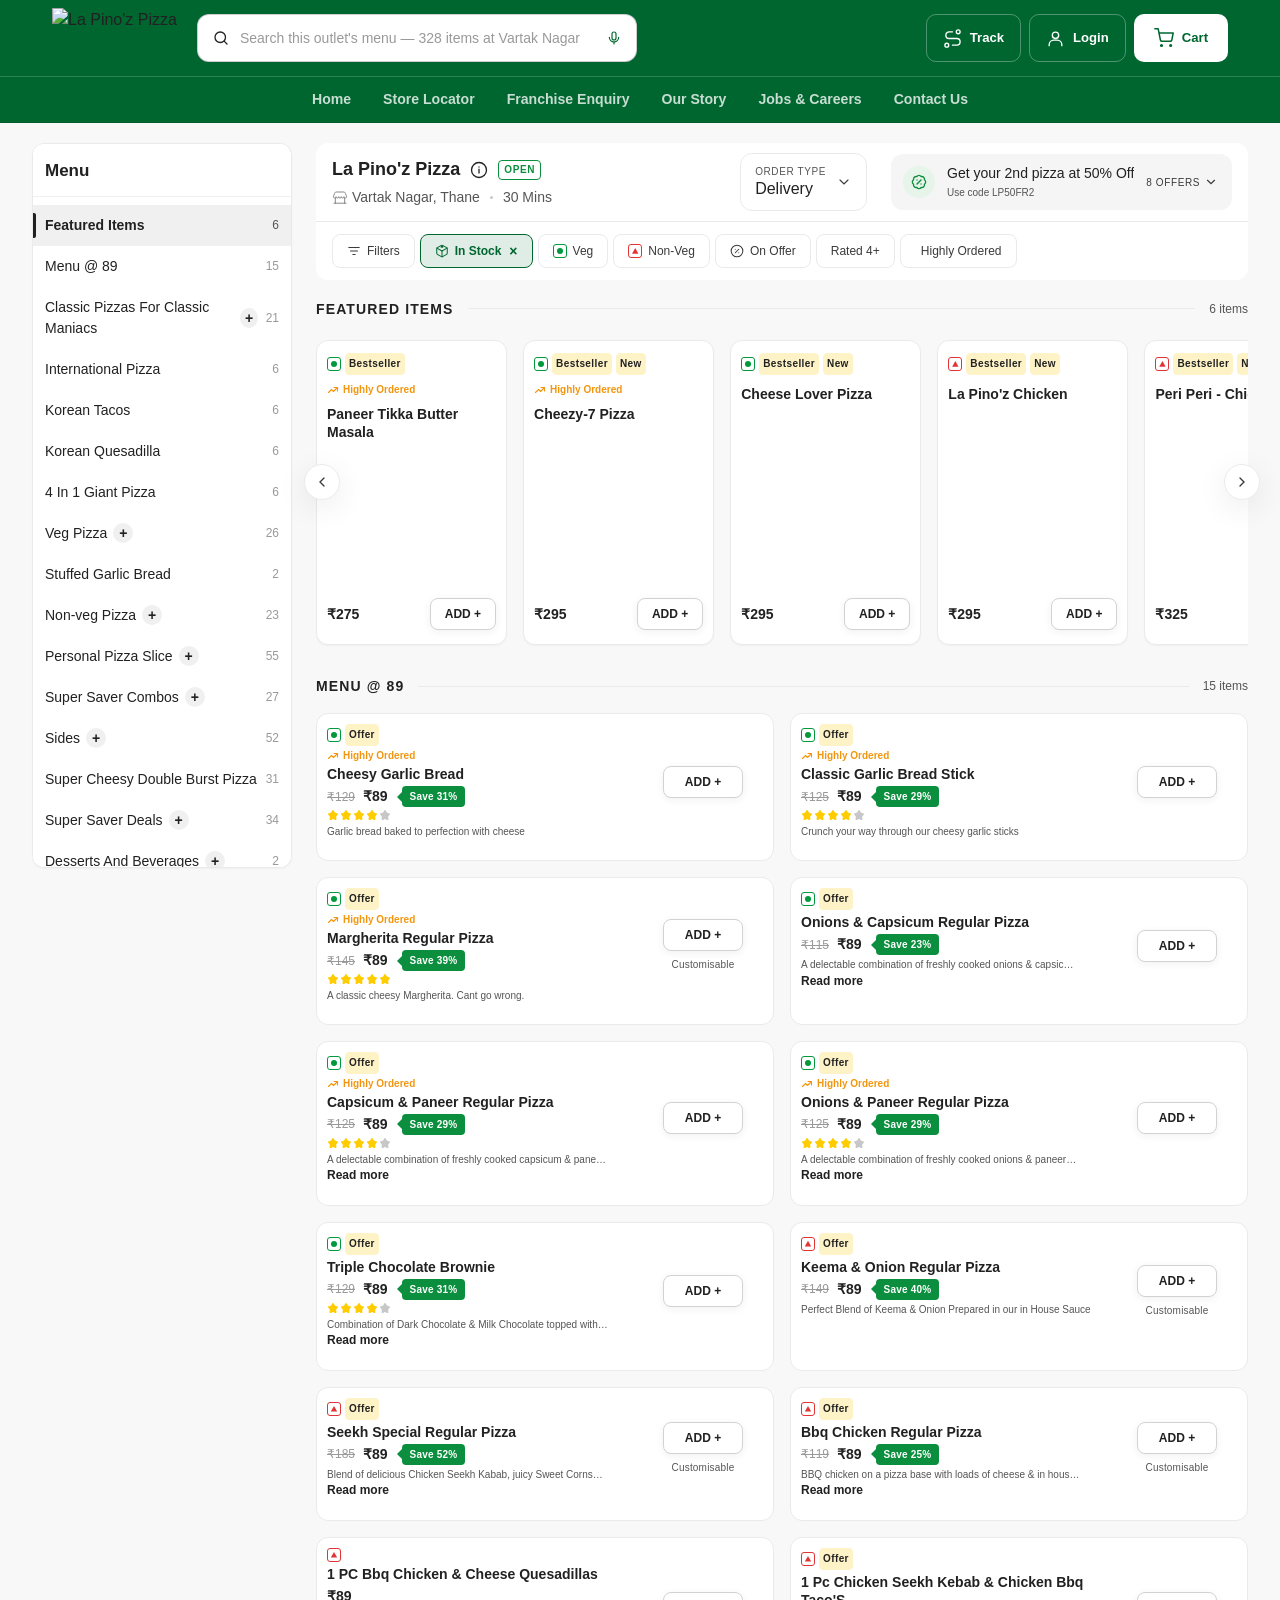
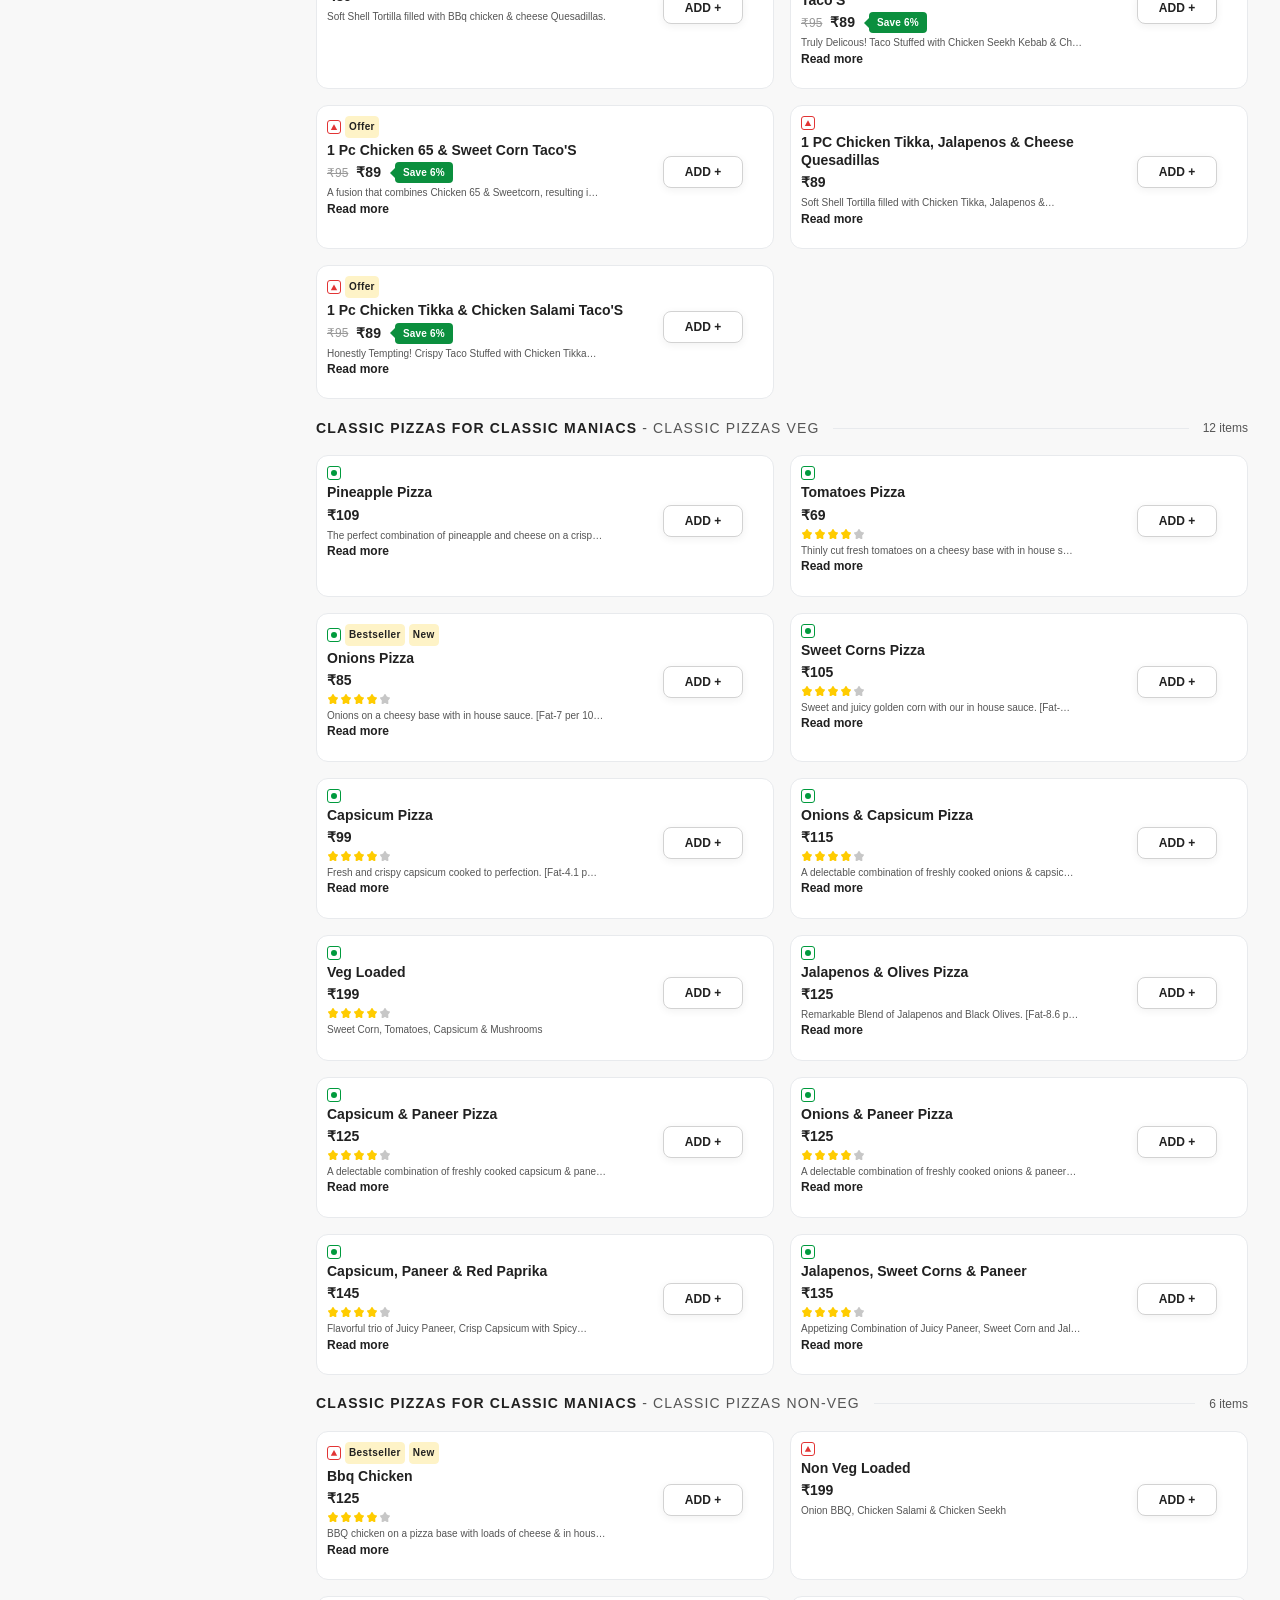
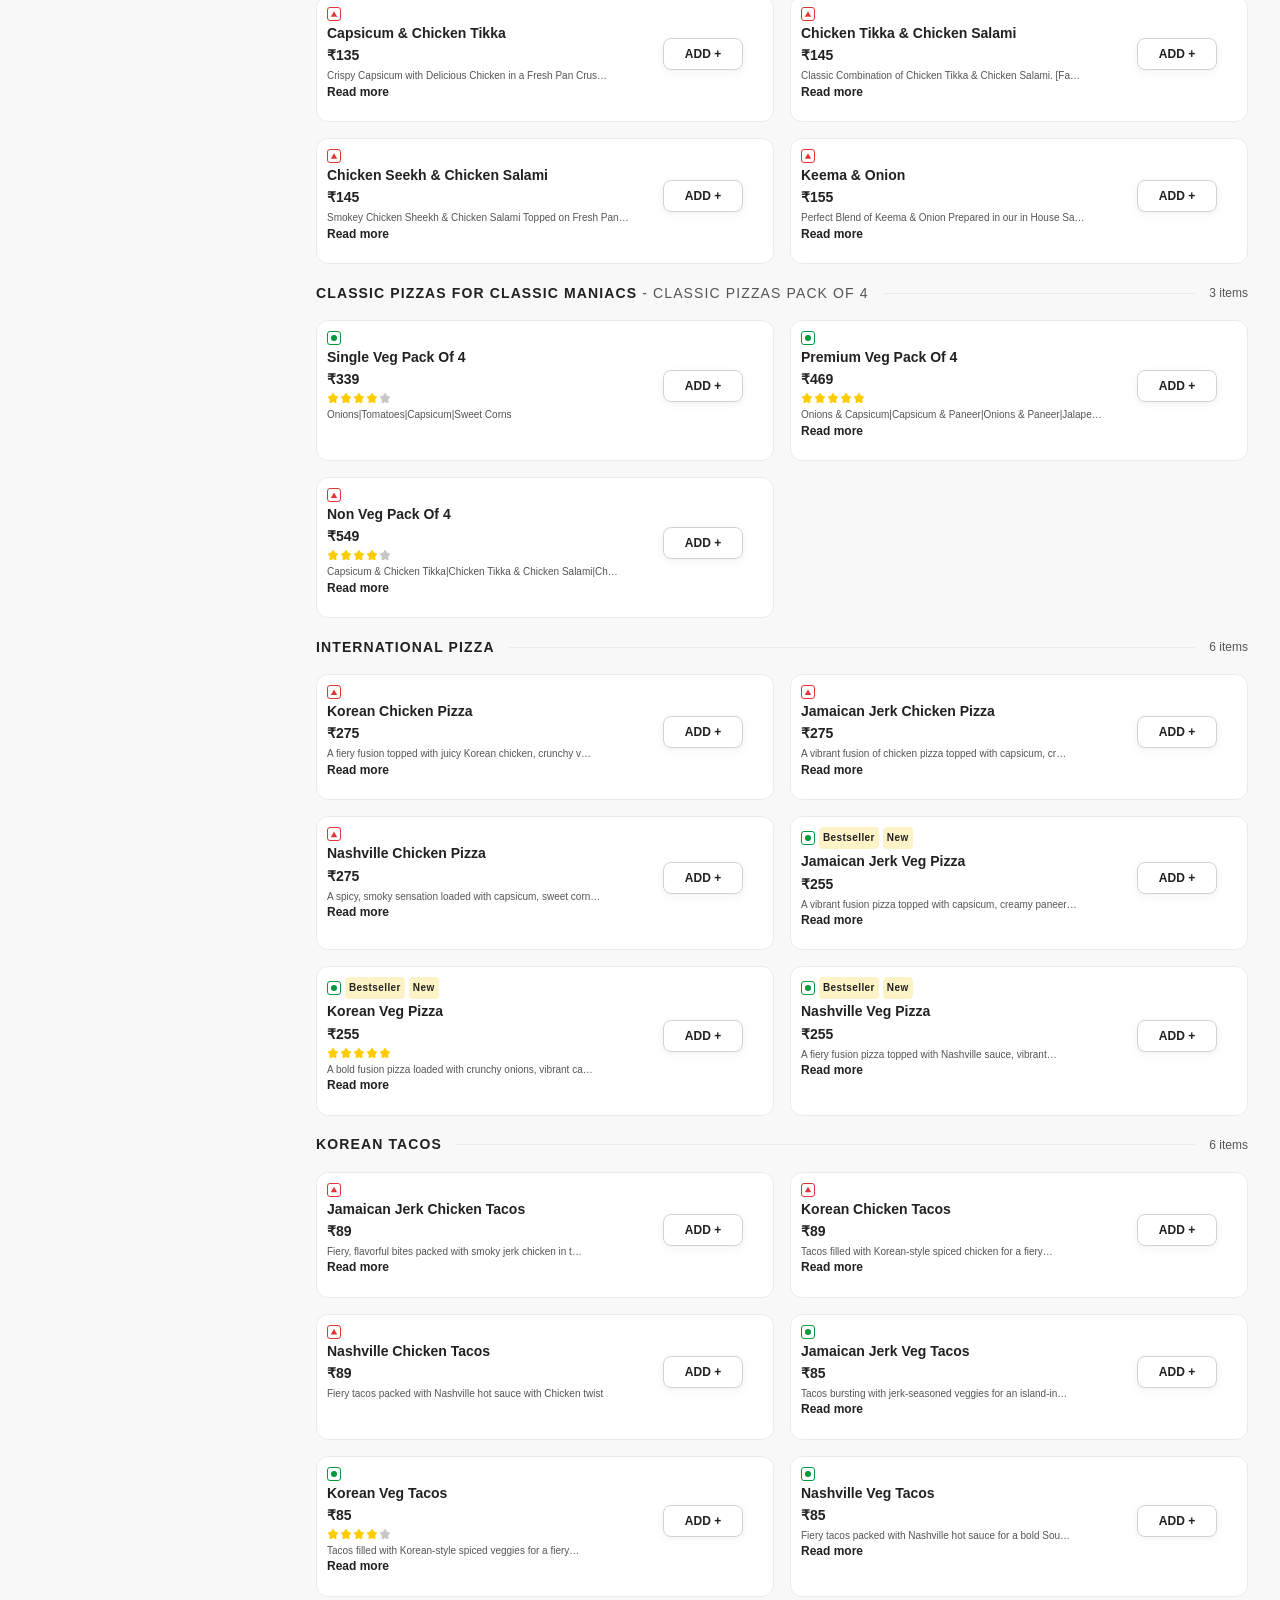
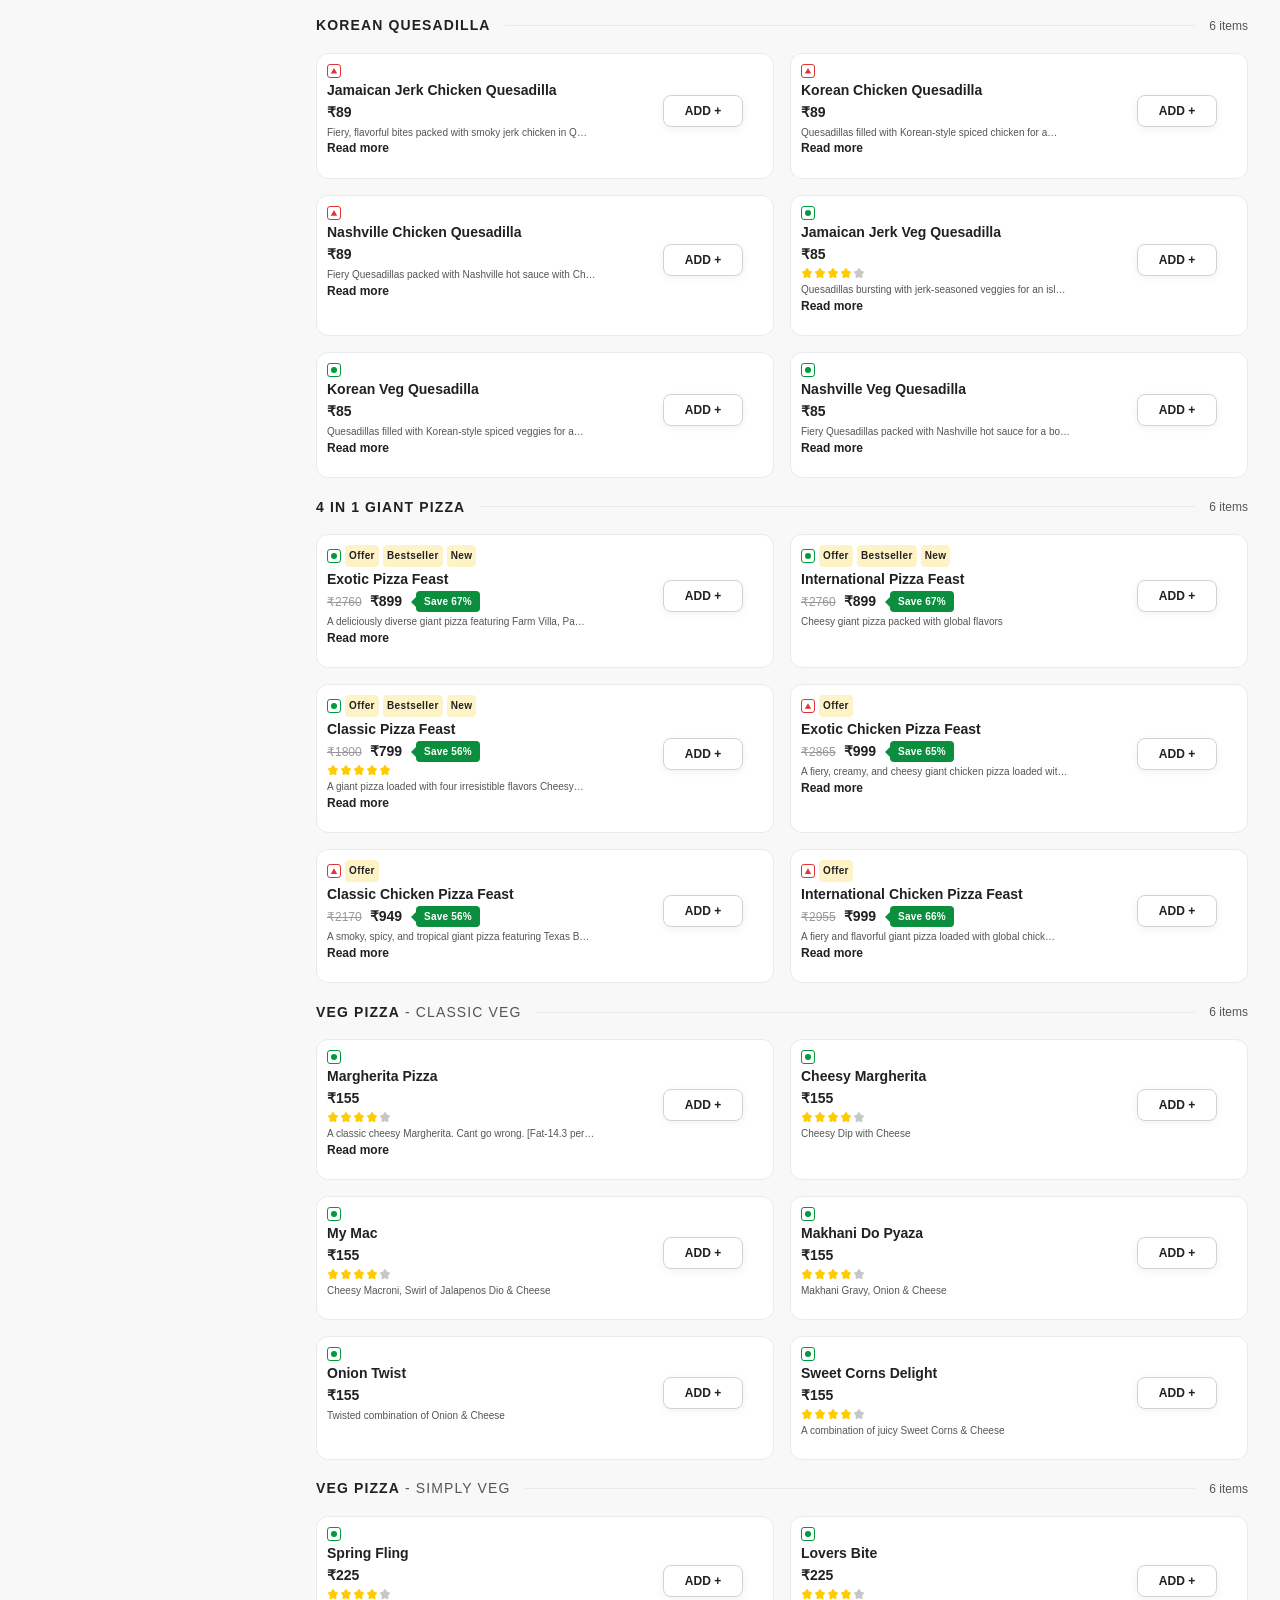
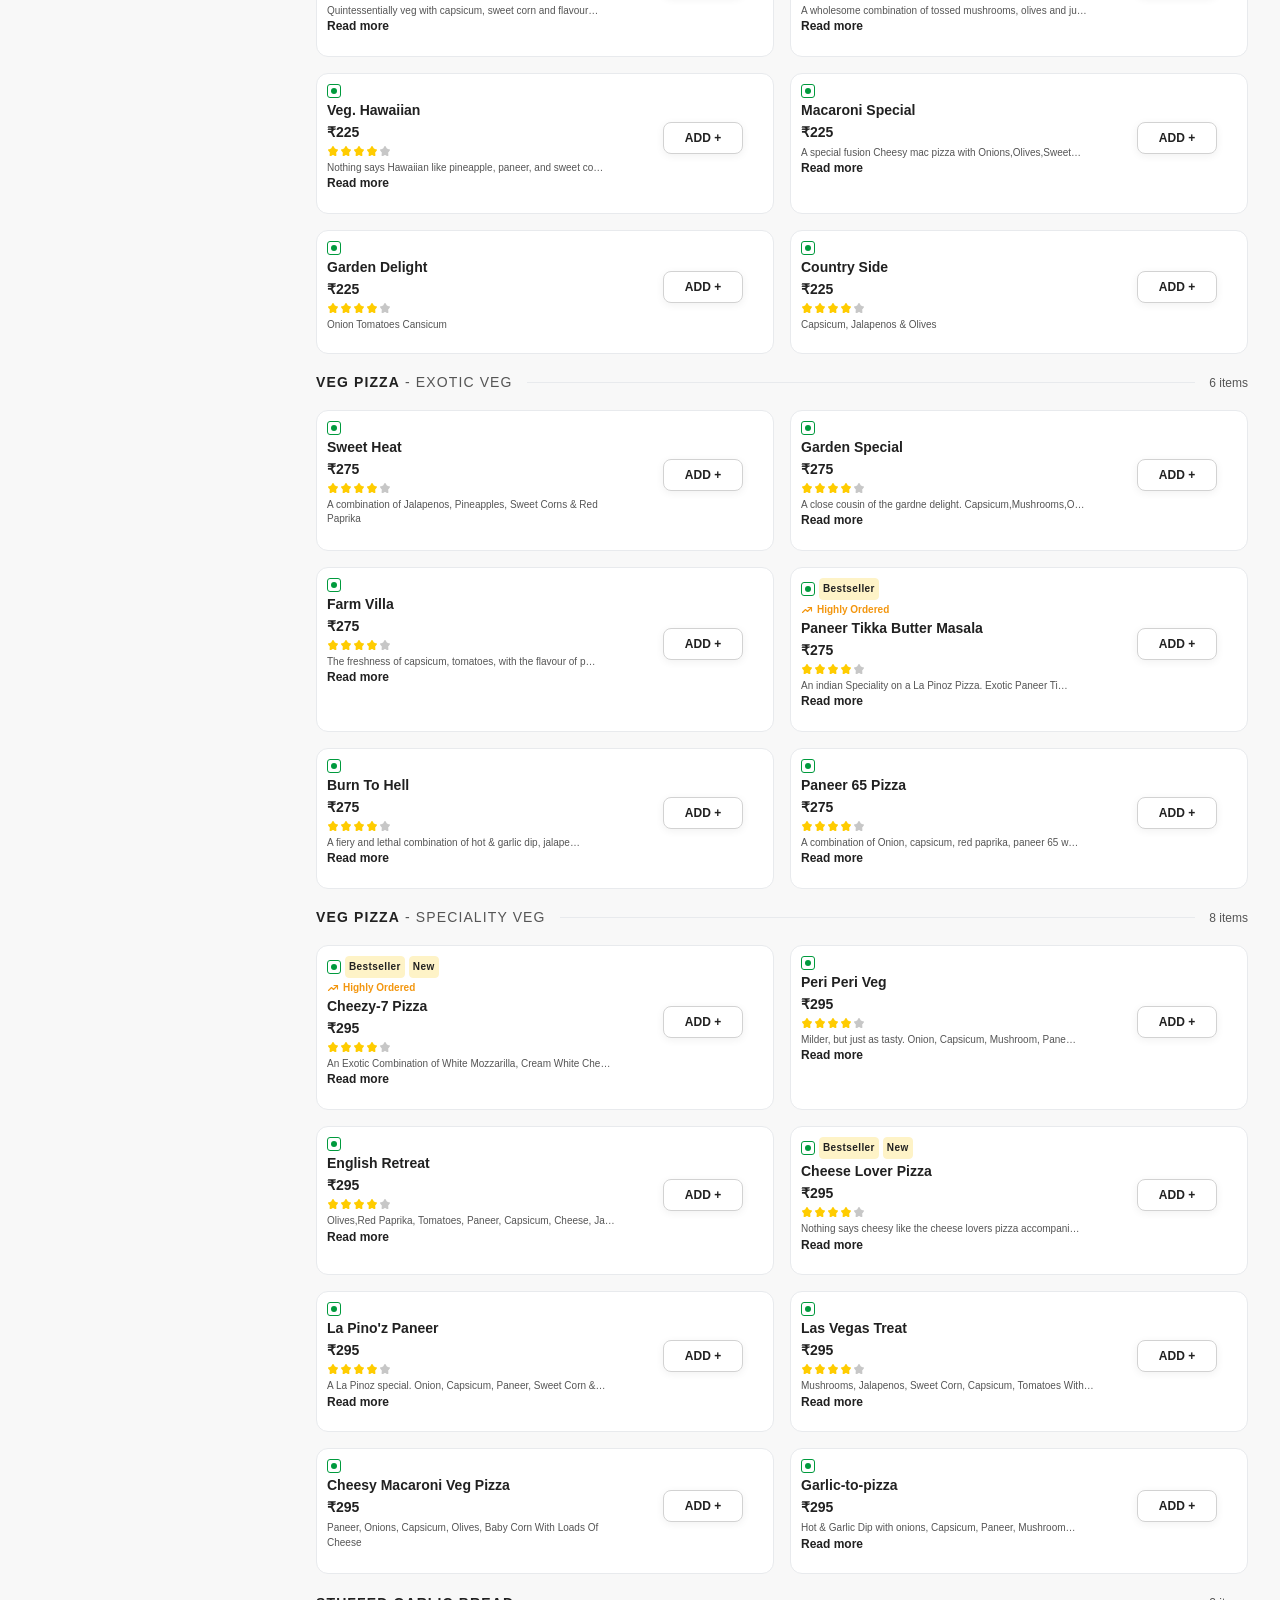
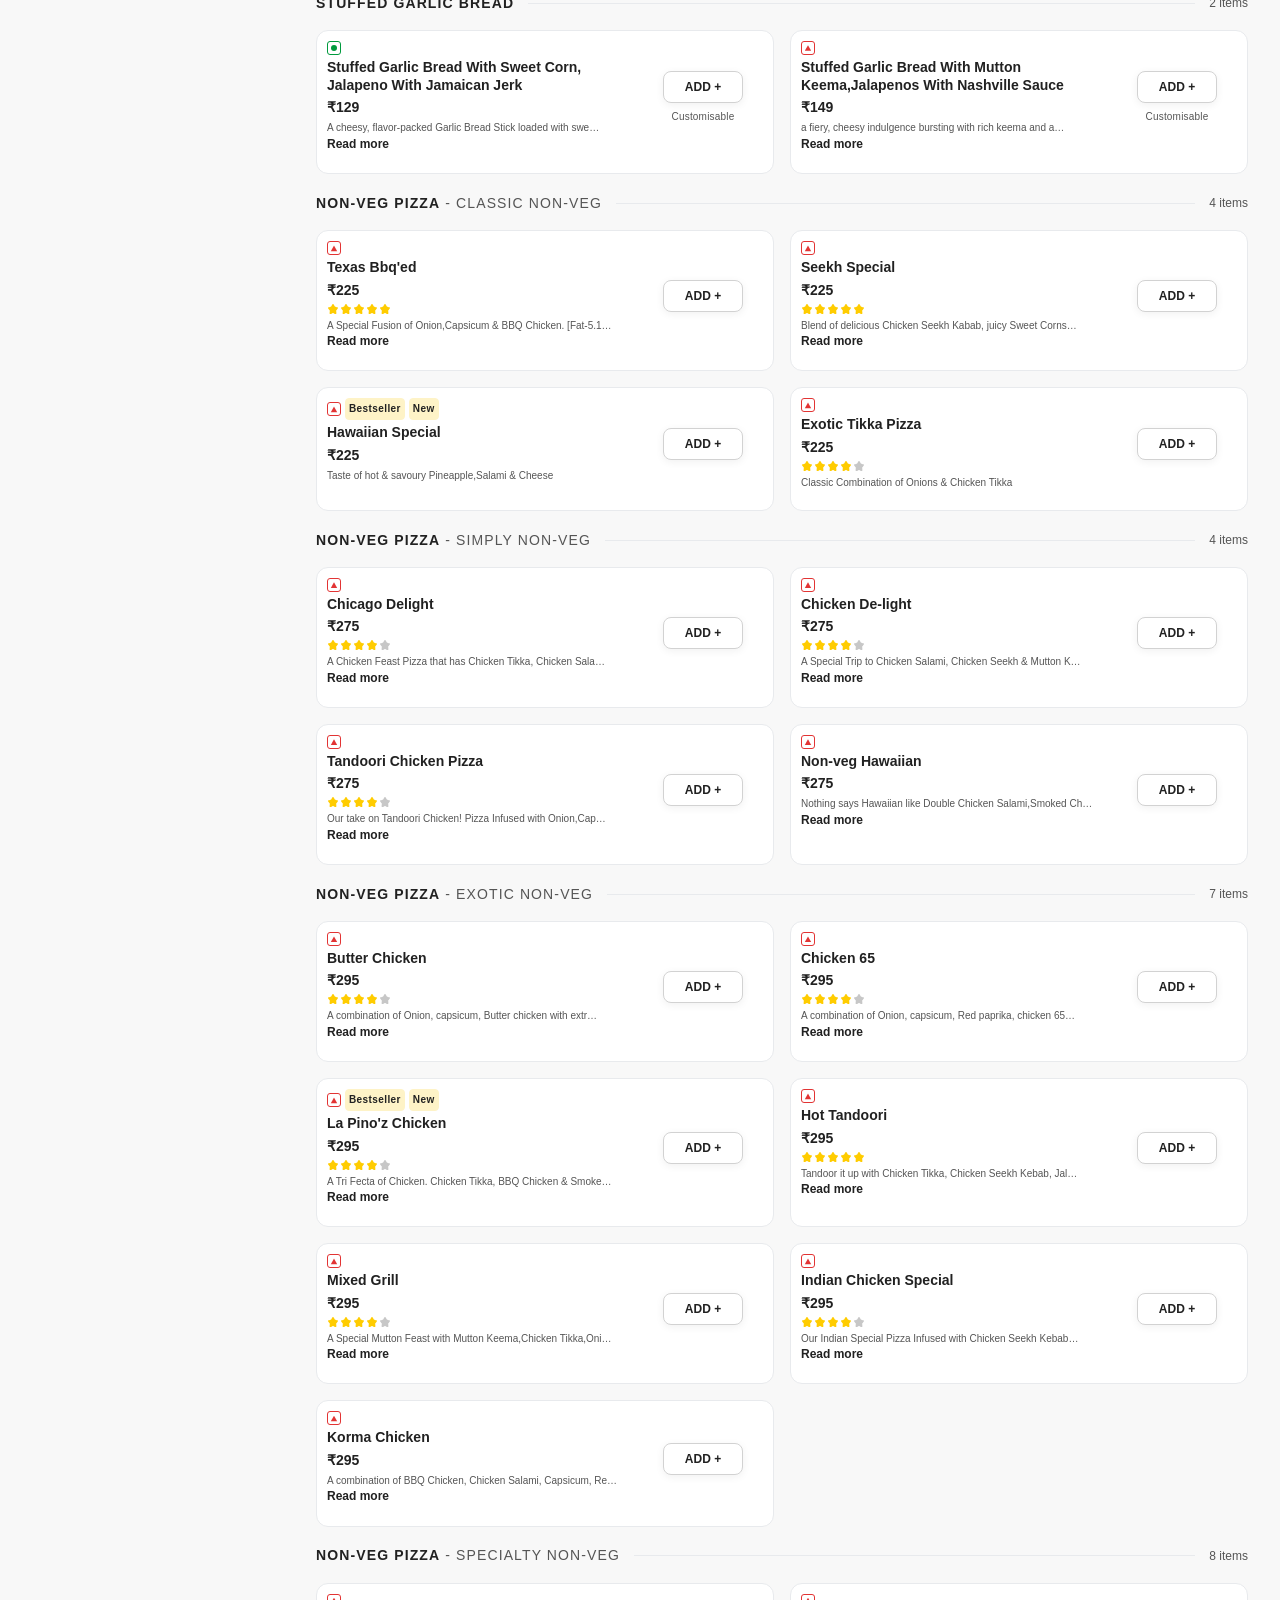
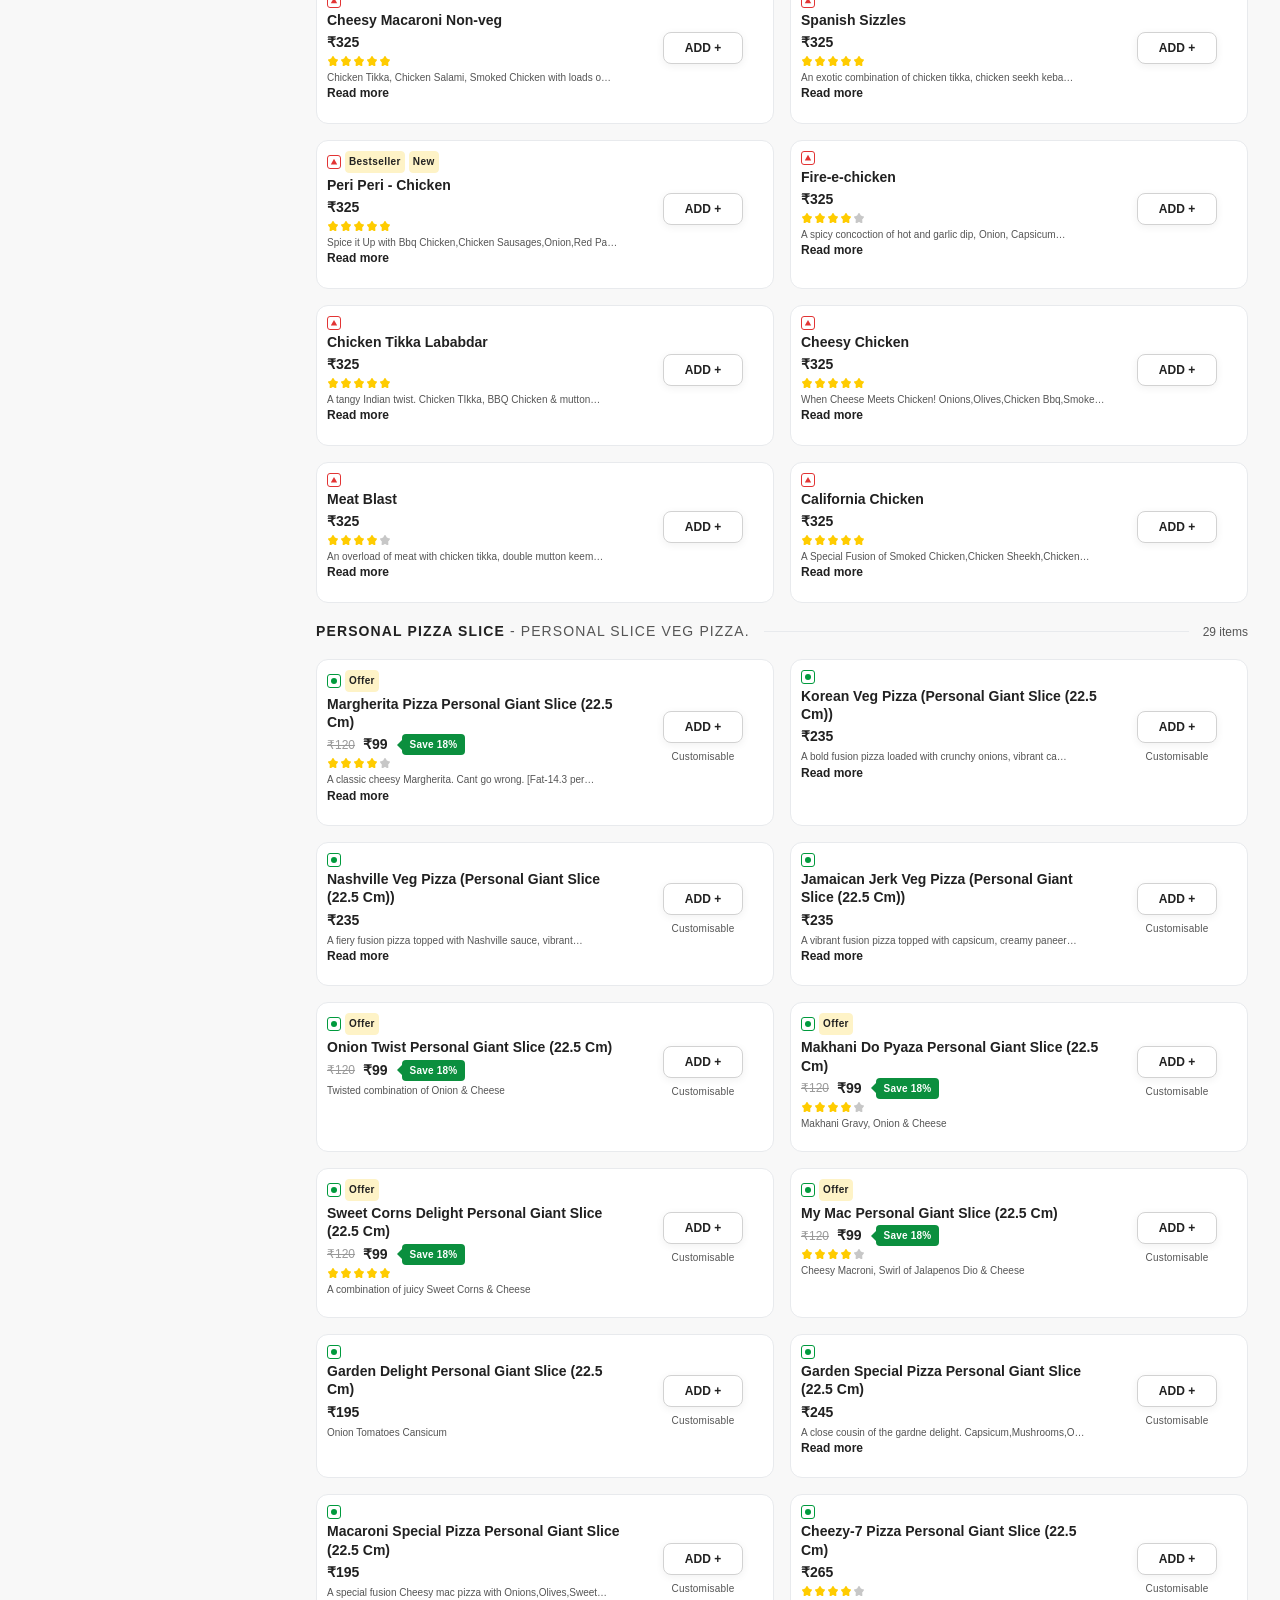
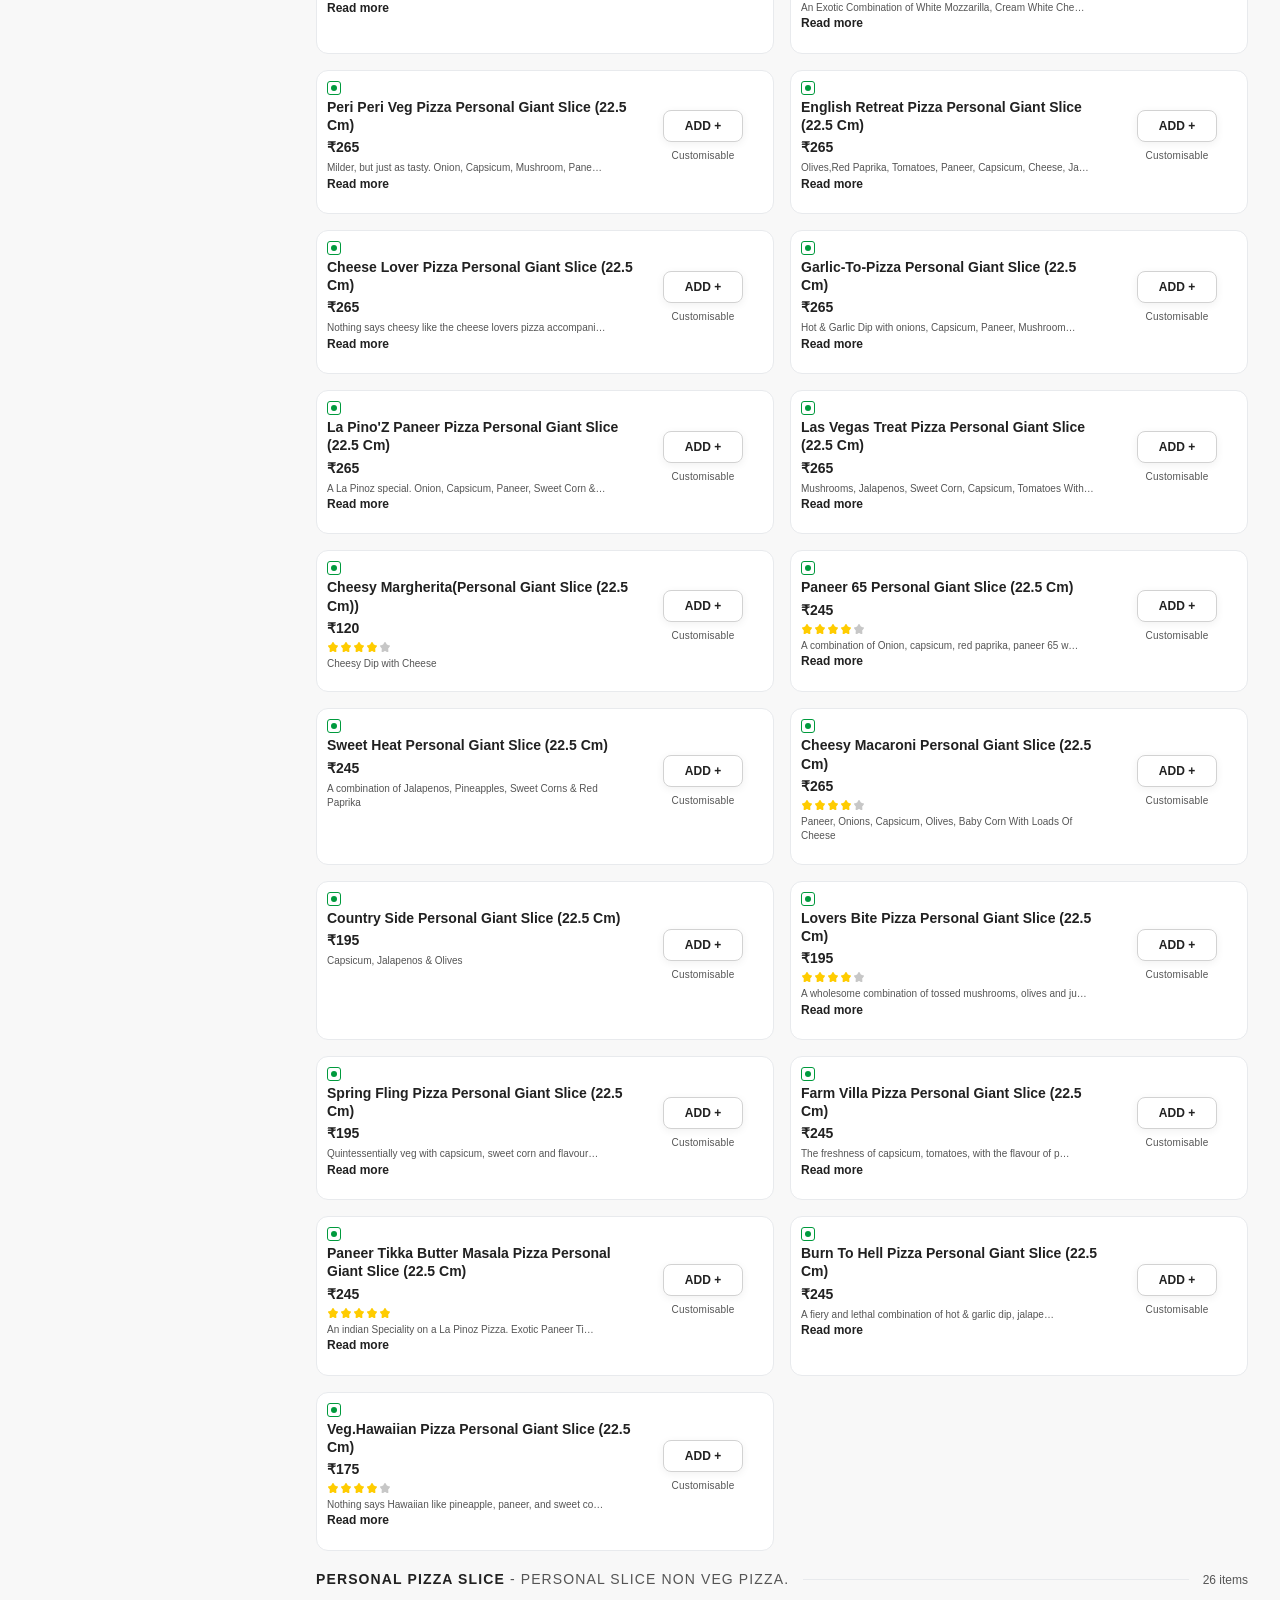
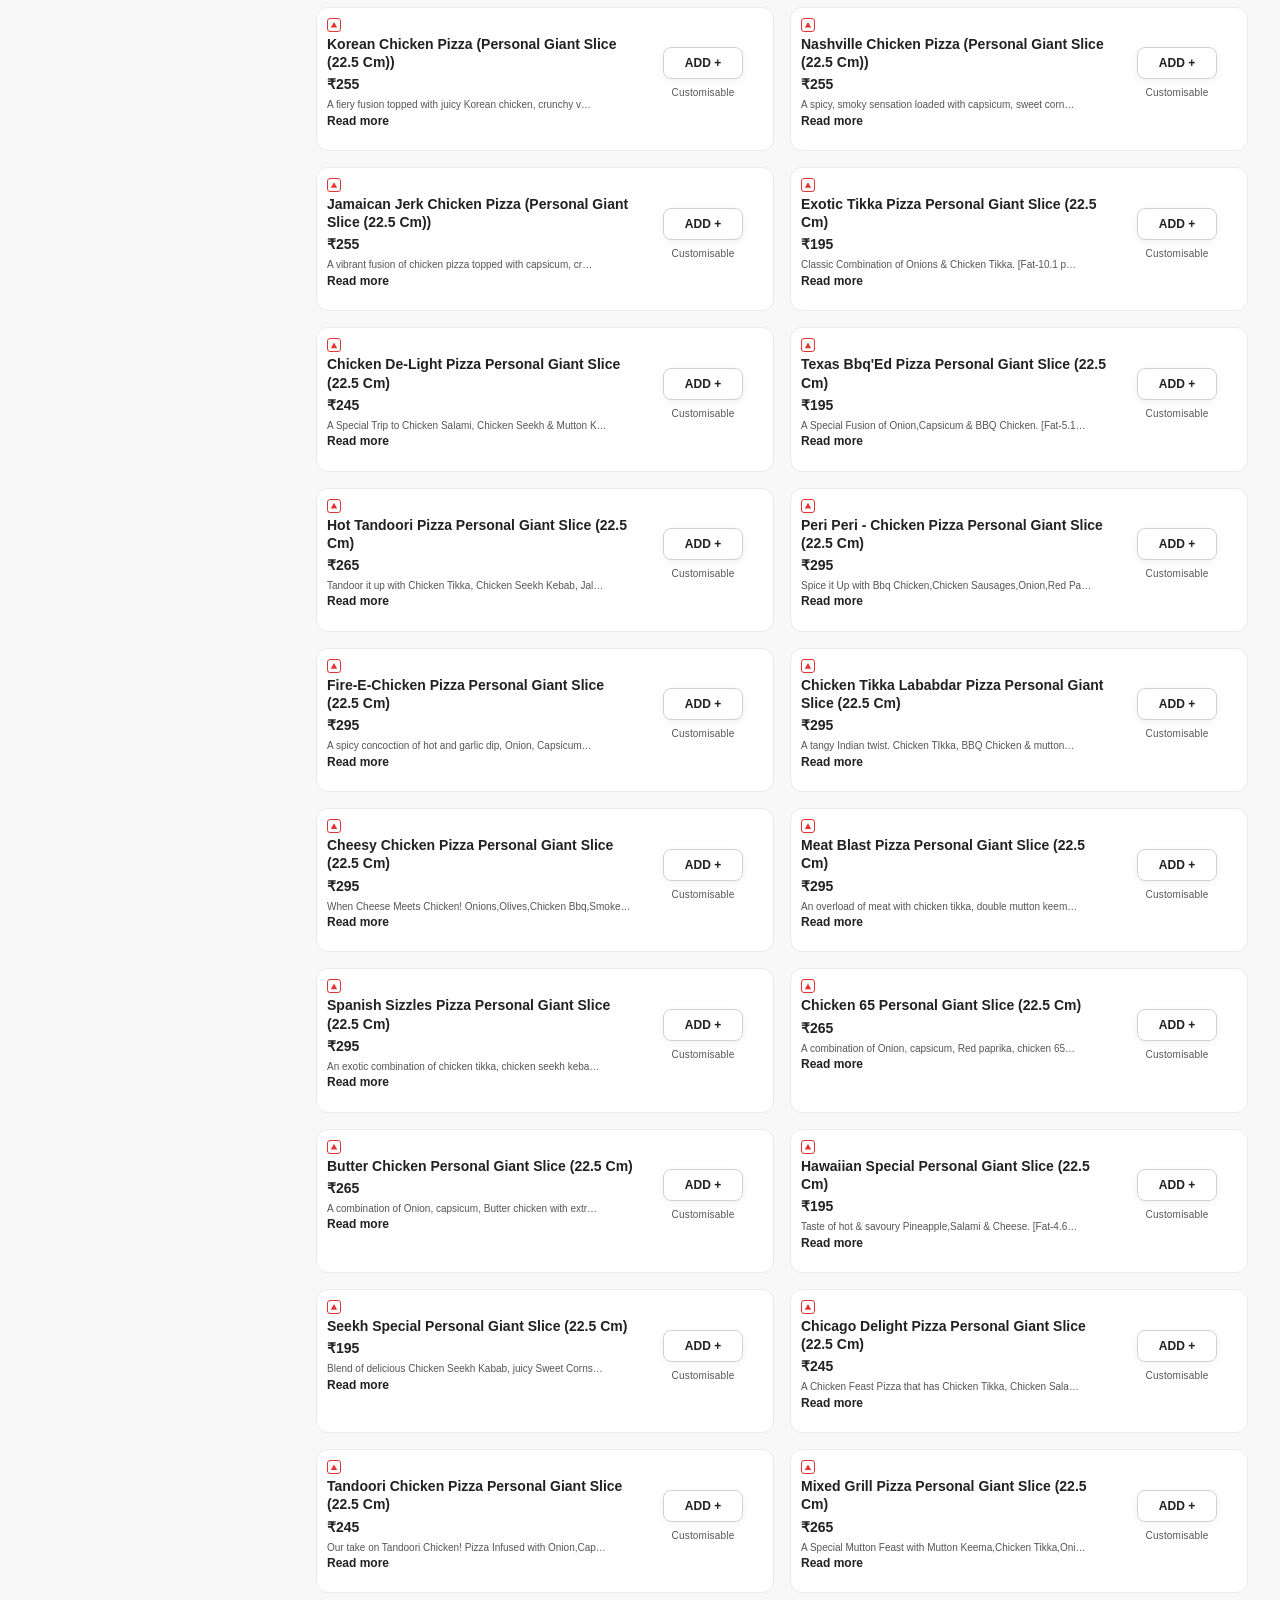
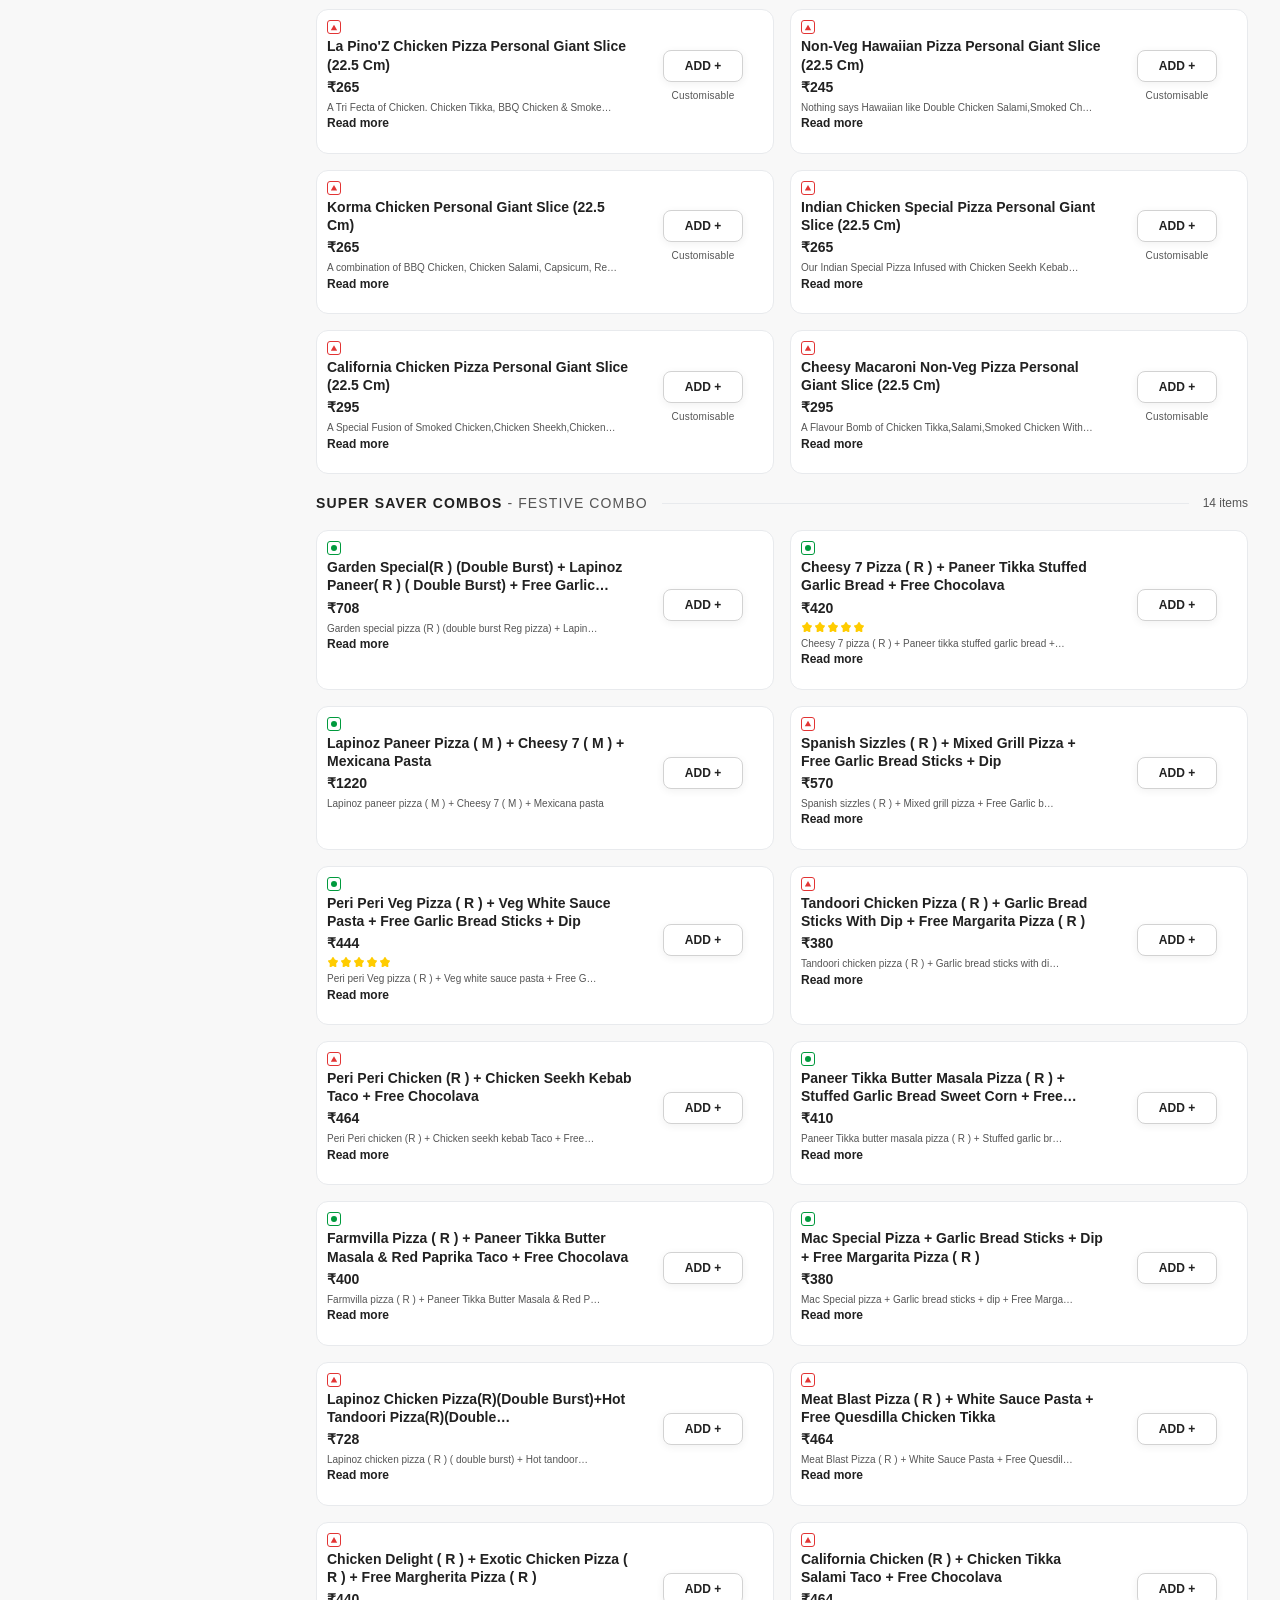
==== commit 0b8ee2b7: "feat: reverse-engineered uEngage storefront and offline simulation server for La Pino'z Pizza" ====
--- a/index.html
+++ b/index.html
@@ -1 +1,2321 @@
-<!doctype html><html lang="en"><head><script>window.DOTPE_API_BASE = window.location.origin;</script><title>1441 Pizzeria </title><meta charset="utf-8"/><link rel="shortcut icon" href="/favicon.ico"/><link rel="apple-touch-icon" href="/favicon.ico"><link rel="stylesheet" href="https://cdn.dotpe.in/static/assets/css/swiper/swiper-bundle.min.css"/><script src="https://cdn.dotpe.in/static/assets/js/swiper/swiper-bundle.min.js"></script><meta name="viewport" content="width=device-width,initial-scale=1,maximum-scale=1,shrink-to-fit=no,user-scalable=no" ,/><meta name="theme-color" content="#fff"/><meta name="title" content="1441 Pizzeria "/><meta name="description" content="trofi chain factory private limited"/><link href="https://fonts.googleapis.com/css?family=Encode+Sans:400,500,600,700&display=swap" rel="preload"><link href="https://fonts.googleapis.com/css?family=Lato:400,500,600,700&display=swap" rel="preload"><link href="https://fonts.googleapis.com/css?family=Open+Sans:wght@300;400;600;700&display=swap" rel="preload"><link href="https://fonts.googleapis.com/css?family=Josefin+Sans:wght@300;400;500;600;700&display=swap" rel="preload"><link href="https://fonts.googleapis.com/css?family=Krub:wght@300;400;500;600;700&display=swap" rel="preload"><link rel="preconnect" href="https://fonts.googleapis.com"><link rel="preconnect" href="https://fonts.gstatic.com" crossorigin><link href="https://fonts.googleapis.com/css2?family=Roboto:wght@100;300;400;500;700;900&display=swap" rel="stylesheet" media="print" onload='this.media="all"'><link href="https://fonts.googleapis.com/css2?family=Playfair:ital,opsz,wght@0,5..1200,300..900;1,5..1200,300..900&display=swap" rel="stylesheet"><link href="https://fonts.googleapis.com/css2?family=Instrument+Serif:ital@0;1&display=swap" rel="stylesheet"><link href="https://fonts.googleapis.com/css2?family=Figtree:ital,wght@0,300..900;1,300..900&family=Manrope:wght@200..800&display=swap" rel="stylesheet"><link rel="preconnect" href="https://connect.facebook.net" crossorigin><link rel="preconnect" href="https://www.google-analytics.com" crossorigin><link rel="preconnect" href="https://www.googletagmanager.com" crossorigin><script async src="https://cdn.jsdelivr.net/npm/pwacompat" crossorigin="anonymous"></script><link rel="manifest" id="pwa-manifest" href="/manifest.json"/><script>!function(e,a,t,n,g,o,c){e.GoogleAnalyticsObject=g,e.ga=e.ga||function(){(e.ga.q=e.ga.q||[]).push(arguments)},e.ga.l=1*new Date,o=a.createElement(t),c=a.getElementsByTagName(t)[0],o.async=1,o.src="https://www.google-analytics.com/analytics.js",c.parentNode.insertBefore(o,c)}(window,document,"script",0,"ga");var GA_LOCAL_STORAGE_KEY="UA-156204764-1";window.localStorage?(ga("create","UA-156204764-1",{storage:"none",clientId:localStorage.getItem(GA_LOCAL_STORAGE_KEY)}),ga((function(e){localStorage.setItem(GA_LOCAL_STORAGE_KEY,e.get("clientId"))}))):ga("create","UA-156204764-1","auto"),ga("send","pageview")</script><script type="text/javascript" src="//dynamic.criteo.com/js/ld/ld.js?a=84212" async="true"></script><link href="/static/css/56.94897fe5.chunk.css" rel="stylesheet"><link href="/static/css/main.f318016b.chunk.css" rel="stylesheet"></head><body><noscript><iframe src="https://www.googletagmanager.com/ns.html?id=GTM-T4VZHFG" height="0" width="0" style="display:none;visibility:hidden"></iframe></noscript><noscript>You need to enable JavaScript to run this app.</noscript><div id="root"></div><div id="amazon-root"></div><script>"serviceWorker"in navigator?window.addEventListener("load",(function(){navigator.serviceWorker.register("/worker.js").then((function(e){console.log("Service Worker registration successful",e.scope)}),(function(e){console.log("Service Worker registration failed",e)})).catch((function(e){console.log(e)}))})):console.log("Service Worker is not supported by browser.")</script><script type="text/javascript">window.onAmazonLoginReady=function(){amazon.Login.setClientId("amzn1.application-oa2-client.820b22ef3caa498287a3c2529798caa3")},function(a){var n=a.createElement("script");n.type="text/javascript",n.async=!0,n.id="amazon-login-sdk",n.src="https://assets.loginwithamazon.com/sdk/na/login1.js",a.getElementById("amazon-root").appendChild(n)}(document)</script><script>localStorage.setItem('gaConfig', '{"Id":[""],"adBaseTagId":"","adsConversionId":"227-783-7554","ga4Id":"G-JHYEYTEN7R","gtmId":["GTM-NTSNFDF"],"uapId":""}')</script><script>var extraScript</script><script>!function(e){function c(c){for(var d,a,r=c[0],n=c[1],o=c[2],u=0,l=[];u<r.length;u++)b[a=r[u]]&&l.push(b[a][0]),b[a]=0;for(d in n)Object.prototype.hasOwnProperty.call(n,d)&&(e[d]=n[d]);for(i&&i(c);l.length;)l.shift()();return t.push.apply(t,o||[]),f()}function f(){for(var e,c=0;c<t.length;c++){for(var f=t[c],d=!0,a=1;a<f.length;a++)0!==b[f[a]]&&(d=!1);d&&(t.splice(c--,1),e=r(r.s=f[0]))}return e}var d={},a={55:0},b={55:0},t=[];function r(c){if(d[c])return d[c].exports;var f=d[c]={i:c,l:!1,exports:{}};return e[c].call(f.exports,f,f.exports,r),f.l=!0,f.exports}r.e=function(e){var c=[];a[e]?c.push(a[e]):0!==a[e]&&{5:1,6:1,7:1,8:1,9:1,10:1,11:1,12:1,13:1,14:1,15:1,16:1,17:1,18:1,19:1,20:1,21:1,22:1,23:1,24:1,26:1,27:1,28:1,29:1,32:1,34:1,35:1,36:1,37:1,38:1,39:1,40:1,41:1,42:1,44:1,45:1,46:1,47:1,48:1,49:1,50:1,51:1,52:1,57:1,58:1,59:1,60:1,61:1,62:1,63:1,65:1,66:1,67:1,68:1,69:1,70:1,71:1,72:1,73:1,74:1,75:1,76:1,77:1,78:1,79:1,80:1,81:1,82:1,83:1,84:1,85:1,86:1,87:1,88:1,89:1,90:1,91:1,92:1,93:1,94:1,95:1,96:1,97:1,98:1,99:1,100:1,101:1,102:1,103:1,104:1,106:1,107:1,109:1,110:1,111:1,112:1,113:1,114:1,115:1,116:1,117:1,118:1,119:1,120:1,121:1,122:1,123:1,124:1,125:1,126:1,127:1,128:1,129:1,130:1,131:1,132:1,133:1,134:1,135:1,136:1,137:1,138:1,139:1,140:1,141:1,142:1,143:1,144:1,145:1,146:1,148:1,149:1,150:1,151:1,152:1,153:1,154:1,155:1,156:1,157:1,158:1,159:1,160:1,161:1,162:1,163:1}[e]&&c.push(a[e]=new Promise((function(c,f){for(var d="static/css/"+({}[e]||e)+"."+{0:"31d6cfe0",1:"31d6cfe0",2:"31d6cfe0",3:"31d6cfe0",4:"31d6cfe0",5:"44834879",6:"ebbb33e1",7:"04d9860c",8:"ada49f35",9:"e95ce51e",10:"aad163e0",11:"672cee84",12:"089d80c3",13:"1b2bb15a",14:"f08ad05d",15:"f67309c7",16:"97378ba4",17:"2fe26368",18:"9871f54c",19:"9871f54c",20:"76e36226",21:"ef102328",22:"ada49f35",23:"97378ba4",24:"ada49f35",25:"31d6cfe0",26:"53ff26ca",27:"d6af0167",28:"61a39d22",29:"1e27aa69",30:"31d6cfe0",31:"31d6cfe0",32:"82b69723",33:"31d6cfe0",34:"456e96ef",35:"d6af0167",36:"469d6031",37:"e5158292",38:"d0a91e8f",39:"3d1a6c45",40:"469d6031",41:"ac44cb83",42:"b0214ed3",43:"31d6cfe0",44:"bf8a3145",45:"089d80c3",46:"4185f881",47:"ece09e14",48:"3949bb46",49:"1bf5d413",50:"1d5c995e",51:"3869c543",52:"43f3d34e",53:"31d6cfe0",57:"e773db7f",58:"55569834",59:"1a40bb7b",60:"9ee7a7fe",61:"4f1832e0",62:"7f40ee53",63:"6cc51f5d",64:"31d6cfe0",65:"25b2c975",66:"7fc7944d",67:"ebbb33e1",68:"9fbc2bfe",69:"9b277b78",70:"9b277b78",71:"9b277b78",72:"0ecb99a4",73:"78dccb70",74:"ef102328",75:"ef102328",76:"a49adb39",77:"a49adb39",78:"e014baa7",79:"48e6c30d",80:"7c07eca5",81:"f7a076eb",82:"e28257df",83:"61bfa676",84:"e95ce51e",85:"469d6031",86:"054e4c85",87:"04d9860c",88:"f3c0a106",89:"ceb072c7",90:"48890e95",91:"3763d371",92:"6ac48619",93:"d474a799",94:"fd4d9f00",95:"5e0cc28c",96:"2dad04c2",97:"3e5583a7",98:"c1eb0f24",99:"98c21a8c",100:"ada49f35",101:"2f5df3d5",102:"ada49f35",103:"359f0803",104:"59fdaac5",105:"31d6cfe0",106:"2e29e1ae",107:"ac44cb83",108:"31d6cfe0",109:"e95ce51e",110:"de61254c",111:"a84eab50",112:"cab4e465",113:"88ce04ef",114:"882e5a8b",115:"ca8aea15",116:"1b8a7736",117:"509ae15d",118:"e96523b9",119:"6d9c3d2e",120:"464cc35e",121:"8e2fe57c",122:"8c8752fe",123:"5d069914",124:"5d069914",125:"eacd73af",126:"051721ca",127:"1044879d",128:"ec151d81",129:"7e1dc181",130:"4e7b7d26",131:"966e65b5",132:"cb0dece1",133:"fb93baaf",134:"7b97acd8",135:"d6b3a3e2",136:"b9a1a918",137:"1bbc9597",138:"5b7a8c3d",139:"3692a722",140:"557dd7fd",141:"ac7f9186",142:"f1e87b7f",143:"14336863",144:"36d3f2bd",145:"cf55b1b6",146:"d52591d4",147:"31d6cfe0",148:"702969b3",149:"df640b2d",150:"48fab858",151:"147fd8ea",152:"0d85a1ce",153:"0e0848a1",154:"7280cacb",155:"c9766b17",156:"24328ab5",157:"d3502a92",158:"054e4c85",159:"98f81ebb",160:"3603cbfe",161:"c257b016",162:"da149cb9",163:"e95ce51e",164:"31d6cfe0",165:"31d6cfe0",166:"31d6cfe0",167:"31d6cfe0",168:"31d6cfe0",169:"31d6cfe0",170:"31d6cfe0",171:"31d6cfe0",172:"31d6cfe0",173:"31d6cfe0",174:"31d6cfe0",175:"31d6cfe0",176:"31d6cfe0",177:"31d6cfe0",178:"31d6cfe0",179:"31d6cfe0",180:"31d6cfe0",181:"31d6cfe0",182:"31d6cfe0",183:"31d6cfe0",184:"31d6cfe0",185:"31d6cfe0",186:"31d6cfe0",187:"31d6cfe0",188:"31d6cfe0",189:"31d6cfe0",190:"31d6cfe0",191:"31d6cfe0",192:"31d6cfe0",193:"31d6cfe0",194:"31d6cfe0",195:"31d6cfe0",196:"31d6cfe0",197:"31d6cfe0"}[e]+".chunk.css",b=r.p+d,t=document.getElementsByTagName("link"),n=0;n<t.length;n++){var o=(i=t[n]).getAttribute("data-href")||i.getAttribute("href");if("stylesheet"===i.rel&&(o===d||o===b))return c()}var u=document.getElementsByTagName("style");for(n=0;n<u.length;n++){var i;if((o=(i=u[n]).getAttribute("data-href"))===d||o===b)return c()}var l=document.createElement("link");l.rel="stylesheet",l.type="text/css",l.onload=c,l.onerror=function(c){var d=c&&c.target&&c.target.src||b,t=new Error("Loading CSS chunk "+e+" failed.\n("+d+")");t.request=d,delete a[e],l.parentNode.removeChild(l),f(t)},l.href=b,document.getElementsByTagName("head")[0].appendChild(l)})).then((function(){a[e]=0})));var f=b[e];if(0!==f)if(f)c.push(f[2]);else{var d=new Promise((function(c,d){f=b[e]=[c,d]}));c.push(f[2]=d);var t,n=document.createElement("script");n.charset="utf-8",n.timeout=120,r.nc&&n.setAttribute("nonce",r.nc),n.src=function(e){return r.p+"static/js/"+({}[e]||e)+"."+{0:"003b05f8",1:"fba0a7d5",2:"d6f9dc85",3:"9a588f56",4:"d78ebbb8",5:"93d4d26c",6:"70005410",7:"36cbfe09",8:"1b27234f",9:"3e4df805",10:"0f80e77a",11:"0d72886e",12:"028ed4a0",13:"eee09a17",14:"3bc31526",15:"e1599162",16:"316bd124",17:"9d306baa",18:"bb434678",19:"c9cbab5c",20:"2ed9f098",21:"004d97dc",22:"b95e6a2a",23:"a3ca38f9",24:"f4d75d56",25:"dc9548d1",26:"c4ee9891",27:"727a365b",28:"8dcef5d2",29:"34f87f90",30:"3ad9a2f8",31:"a0b21baa",32:"6966b7a9",33:"96c08ee4",34:"06e05516",35:"bccceaa9",36:"ad6d3134",37:"cb949bef",38:"c6cc8560",39:"1f5e4c77",40:"de28f74a",41:"41759c56",42:"96a6119a",43:"ce77dbce",44:"fa9f72d7",45:"26dca20d",46:"22246a35",47:"3022f4e3",48:"1cf151ea",49:"d7ae4a1a",50:"e08ce0a1",51:"57b9a46f",52:"8ee4566d",53:"229d19fb",57:"2b876dfd",58:"7912ff5e",59:"b1bba8bb",60:"db260c01",61:"df374a84",62:"3d862467",63:"be27f141",64:"c5e0fc03",65:"78c6a66e",66:"74d89cee",67:"d42d544d",68:"9ad77adf",69:"e71203e6",70:"692a448f",71:"002133c7",72:"57a651f1",73:"cd8110f4",74:"ca474340",75:"9739a57a",76:"ce4413a3",77:"999f15e6",78:"62b55502",79:"79f94404",80:"4d040bf8",81:"c0bee418",82:"89fbd7ef",83:"159dc219",84:"715cd682",85:"59bbdf4d",86:"5d849eff",87:"850285a2",88:"88e96419",89:"02b9cc25",90:"44bba993",91:"bf07cacb",92:"d8afba90",93:"c4abfa95",94:"3c79973b",95:"4233ee88",96:"2359778b",97:"01428142",98:"f1bae703",99:"c0a7d33e",100:"57ca098b",101:"3d58e26b",102:"e55d042f",103:"186cb2cd",104:"273c1583",105:"ed683a34",106:"5968e40a",107:"5ebaaa15",108:"11c040fc",109:"8bcb15f2",110:"44f86b99",111:"eb80fa81",112:"4b081741",113:"57a083ab",114:"1a71e1d0",115:"ea773a49",116:"a7069f2f",117:"eb6d8c94",118:"a2478ac2",119:"cf533c7b",120:"bc2917c5",121:"7520aaa2",122:"3ed96416",123:"d6d3d50e",124:"f305f9af",125:"0cc02656",126:"d0df0b26",127:"93ed604e",128:"d7e78370",129:"191a774f",130:"116a93cf",131:"422b0c72",132:"b8f69f7d",133:"b3073c74",134:"326d781e",135:"d0a27fe3",136:"06a401e3",137:"d7580650",138:"2c471d1d",139:"29fa3b82",140:"2707f821",141:"0431e242",142:"2a5e91fb",143:"ac880f10",144:"29d4c133",145:"c71a8b48",146:"818e25e7",147:"eeb99496",148:"3fc2f973",149:"be0272b0",150:"b21cfaf2",151:"bcb95b5b",152:"66cd2208",153:"14ab12d2",154:"e1c05fa7",155:"7df19f2d",156:"dfc187bb",157:"27f2e5a5",158:"b12a058a",159:"70784982",160:"7ccaa4e4",161:"bbb3763b",162:"874b51d4",163:"635bf646",164:"fa95531b",165:"be9d9132",166:"0b89272c",167:"e0730d96",168:"1bee70d1",169:"3fbb39bc",170:"402ec788",171:"eb4ffc0f",172:"4a6f428c",173:"1e1bb91b",174:"39685c11",175:"1c321b7c",176:"059012f8",177:"ddac063f",178:"6a9ac4b2",179:"15b73c50",180:"7cac786d",181:"f446b257",182:"124e5310",183:"9a9915df",184:"1c971994",185:"df5e96ed",186:"27fb4fdb",187:"704d87c5",188:"618813d1",189:"c1f093e0",190:"b64c58c9",191:"da791dc4",192:"f603edf8",193:"d2262a04",194:"1ee6f603",195:"0615fd18",196:"0f6e7a8a",197:"65422cef"}[e]+".chunk.js"}(e),t=function(c){n.onerror=n.onload=null,clearTimeout(o);var f=b[e];if(0!==f){if(f){var d=c&&("load"===c.type?"missing":c.type),a=c&&c.target&&c.target.src,t=new Error("Loading chunk "+e+" failed.\n("+d+": "+a+")");t.type=d,t.request=a,f[1](t)}b[e]=void 0}};var o=setTimeout((function(){t({type:"timeout",target:n})}),12e4);n.onerror=n.onload=t,document.head.appendChild(n)}return Promise.all(c)},r.m=e,r.c=d,r.d=function(e,c,f){r.o(e,c)||Object.defineProperty(e,c,{enumerable:!0,get:f})},r.r=function(e){"undefined"!=typeof Symbol&&Symbol.toStringTag&&Object.defineProperty(e,Symbol.toStringTag,{value:"Module"}),Object.defineProperty(e,"__esModule",{value:!0})},r.t=function(e,c){if(1&c&&(e=r(e)),8&c)return e;if(4&c&&"object"==typeof e&&e&&e.__esModule)return e;var f=Object.create(null);if(r.r(f),Object.defineProperty(f,"default",{enumerable:!0,value:e}),2&c&&"string"!=typeof e)for(var d in e)r.d(f,d,function(c){return e[c]}.bind(null,d));return f},r.n=function(e){var c=e&&e.__esModule?function(){return e.default}:function(){return e};return r.d(c,"a",c),c},r.o=function(e,c){return Object.prototype.hasOwnProperty.call(e,c)},r.p="/",r.oe=function(e){throw console.error(e),e};var n=window.webpackJsonp=window.webpackJsonp||[],o=n.push.bind(n);n.push=c,n=n.slice();for(var u=0;u<n.length;u++)c(n[u]);var i=o;f()}([])</script><script src="/static/js/56.85a3d6ce.chunk.js"></script><script src="/static/js/main.cc65a752.chunk.js"></script></body></html>+<!DOCTYPE html>
+<html lang="en" data-header-tone="dark" data-brand-tone="dark" data-header-brand="merged">
+<head>
+<meta charset="UTF-8">
+<meta name="viewport" content="width=device-width,initial-scale=1">
+<meta name="theme-color" content="#006630">
+
+<!-- SEO -->
+<title>La Pino&#039;z Pizza Vartak Nagar Thane Online Ordering</title>
+<meta name="description" content="La Pino&#039;z Pizza Vartak Nagar Thane Online Ordering | Get Exclusive Offers and Deals"><link rel="canonical" href="https://lapinozpizza.in/order/lapinoz-vartak-nagar-thane">
+<meta name="robots" content="index, follow">
+<!-- Single-language (en) storefronts: self-referential hreflang + x-default. -->
+<link rel="alternate" hreflang="en" href="https://lapinozpizza.in/order/lapinoz-vartak-nagar-thane">
+<link rel="alternate" hreflang="x-default" href="https://lapinozpizza.in/order/lapinoz-vartak-nagar-thane">
+
+<!-- Open Graph -->
+<meta property="og:type" content="website">
+<meta property="og:site_name" content="La Pino&#039;z Pizza">
+<meta property="og:title" content="La Pino&#039;z Pizza Vartak Nagar Thane Online Ordering">
+<meta property="og:description" content="La Pino&#039;z Pizza Vartak Nagar Thane Online Ordering | Get Exclusive Offers and Deals">
+<meta property="og:image" content="https://cdn.uengage.io/brand_logo/logo-5-1600769708.png">
+<meta property="og:image:alt" content="La Pino&#039;z Pizza Vartak Nagar Thane Online Ordering">
+<meta property="og:url" content="https://lapinozpizza.in/order/lapinoz-vartak-nagar-thane">
+
+<!-- Twitter -->
+<meta name="twitter:card" content="summary">
+<meta name="twitter:title" content="La Pino&#039;z Pizza Vartak Nagar Thane Online Ordering">
+<meta name="twitter:description" content="La Pino&#039;z Pizza Vartak Nagar Thane Online Ordering | Get Exclusive Offers and Deals">
+<meta name="twitter:image" content="https://cdn.uengage.io/brand_logo/logo-5-1600769708.png">
+<meta name="twitter:image:alt" content="La Pino&#039;z Pizza Vartak Nagar Thane Online Ordering">
+
+
+<!-- JSON-LD: one @graph per page — global Organization + WebSite, plus any
+     page-specific nodes a controller passes in $pageSchema (Product, ItemList,
+     BreadcrumbList, LocalBusiness, …). Built via app/Helpers/schema_helper.php. -->
+<script type="application/ld+json">{"@context":"https://schema.org","@graph":[{"@type":"Organization","@id":"https://lapinozpizza.in/#organization","name":"La Pino'z Pizza","url":"https://lapinozpizza.in","email":"copenhagenhospitalityandretail@yahoo.com","contactPoint":{"@type":"ContactPoint","telephone":"8238235444","contactType":"customer service"},"sameAs":["https://www.facebook.com/LaPinozPizzaIndia","https://www.instagram.com/lapinozpizzaindia/","https://www.youtube.com/c/LaPinozPizzaIndia/"]},{"@type":"WebSite","@id":"https://lapinozpizza.in/#website","name":"La Pino'z Pizza","url":"https://lapinozpizza.in","potentialAction":{"@type":"SearchAction","target":{"@type":"EntryPoint","urlTemplate":"https://lapinozpizza.in/products?q={search_term_string}"},"query-input":"required name=search_term_string"}},{"@type":"Restaurant","name":"La Pino'z Pizza","url":"https://lapinozpizza.in/order/lapinoz-vartak-nagar-thane","image":"https://cdn.uengage.io/brand_logo/lapinoz.png","telephone":"8055331030","servesCuisine":"Pizza, Italian, Fast Food","address":{"@type":"PostalAddress","streetAddress":"20, ASHAR METRO TOWERS, SHASHTRI NAGAR,Vartak Nagar, POKHRAN ROAD NO. 1, THANE","addressLocality":"Vartak Nagar","addressRegion":"Thane","postalCode":"400606"},"geo":{"@type":"GeoCoordinates","latitude":"19.2127910","longitude":"72.9598770"},"openingHoursSpecification":{"@type":"OpeningHoursSpecification","dayOfWeek":["Monday","Tuesday","Wednesday","Thursday","Friday","Saturday","Sunday"],"opens":"10:00","closes":"03:00"},"aggregateRating":{"@type":"AggregateRating","ratingValue":"4","reviewCount":"393","bestRating":"5","worstRating":"1"}},{"@type":"BreadcrumbList","itemListElement":[{"@type":"ListItem","position":1,"name":"Home","item":"https://lapinozpizza.in/"},{"@type":"ListItem","position":2,"name":"Thane","item":"https://lapinozpizza.in/store-locator/thane"},{"@type":"ListItem","position":3,"name":"La Pino'z Pizza","item":"https://lapinozpizza.in/order/lapinoz-vartak-nagar-thane"}]}]}</script>
+<!-- Favicons -->
+<link rel="icon" href="https://cdn.uengage.io/brand_logo/lapinoz.png" type="image/png"><link rel="icon" sizes="16x16" href="https://cdn.uengage.io/brand_logo/logo-5-1758656344_16.png" type="image/png"><link rel="icon" sizes="32x32" href="https://cdn.uengage.io/brand_logo/logo-5-1758656344_32.png" type="image/png"><link rel="icon" sizes="96x96" href="https://cdn.uengage.io/brand_logo/logo-5-1758656344_96.png" type="image/png"><link rel="icon" sizes="192x192" href="https://cdn.uengage.io/brand_logo/logo-5-1758656344_192.png" type="image/png"><link rel="apple-touch-icon" href="https://cdn.uengage.io/brand_logo/logo-5-1758656344_192.png"><link rel="manifest" href="/manifest.json">
+
+<!-- Preconnect (PageSpeed) — only the image CDN now; all libs/fonts are self-hosted. -->
+<link rel="preconnect" href="https://cdn.uengage.io" crossorigin>
+
+<!-- Critical: jQuery in head (prod JS depends on it). Self-hosted under assets/. -->
+<script src="/assets/jquery/jquery.min.js"></script>
+
+<!-- Slick carousel — CI3 parity. Any [data-slick] auto-inits via slick_init.js.
+     Self-hosted (slick-carousel@1.8.1) under assets/slick/ — NOT assets/wla_new/
+     (that dir is in our staging excludes, so files under it never reach
+     UAT/prod). Without slick.min.css, `.slick-list` loses `overflow: hidden`
+     and carousels spill sideways. slick.min.css's relative url()s resolve to
+     assets/slick/fonts/ and assets/slick/ajax-loader.gif. -->
+<link rel="stylesheet" href="/assets/slick/slick.min.css">
+<!-- slick-theme provides the native `.slick-dots` styling. Without it, `dots: true`
+     carousels render invisible dots (slick.min.css is structural only). -->
+<link rel="stylesheet" href="/assets/slick/slick-theme.min.css">
+<!-- defer: not needed for first paint. Runs before the deferred slick_init.js
+     (defer scripts execute in document order), so carousels still auto-init.
+     jQuery above stays eager since slick depends on it. -->
+<script defer src="/assets/slick/slick.min.js"></script>
+
+<!-- AppConfig bridge — must run before any page-script reads window.AppConfig.
+     Endpoint values come from .env only (no in-code defaults); missing keys
+     surface as empty strings so the failure is loud. -->
+<script>
+window.AppConfig={businessId:5,domain:"lapinozpizza.in",theme:"ue_silver",brandColor:"#006630",logo:"https:\/\/cdn.uengage.io\/brand_logo\/lapinoz.png",logoSquare:"https:\/\/cdn.uengage.io\/brand_logo\/lapinoz.png",brandName:"La Pino'z Pizza",mapsKey:"null",mapsFlow:0,ecomm:0,localityMapping:0,locationPopupConfig:2,storesCount:633,autoOpenLocationModal:0,apiBase:window.location.origin,menuFeedBase:window.location.origin,searchBase:window.location.origin,searchSalt:"i(8EkR^xO$1M7[6w",crmBase:"https:\/\/crm.uengage.in",cdnBase:"https:\/\/cdn.uengage.io",webBase:"https:\/\/www.uengage.in",paytmProcessUrl:"",staticApiKey:"a7f3e9c1b8d4k2m6n9p5q7r3s8t1u4v",razorpayPlatformAccount:"acc_6pLAEaTkp0IwO7",crmAuthToken:"GF6fNR283siI4qm2YQ4y8Ba602kgbHYT",loyaltyBase:"https:\/\/crm.uengage.in",loyaltyAuthToken:"U1CXDZ5S2HQLIE6F",geocodeHashKey:"e7c2ad390e551752de39af2d9c43e1e22650693177ebf31bc1e0da9423b4c0d6",homeOutletId:0,cBID:6,umoneyName:"uMoney",truecallerKey:"1CcwSd888aa952f454e24abdd009fe38a1c62",whatsappLogin:0,waJwt:"eyJ0eXAiOiJKV1QiLCJhbGciOiJIUzI1NiJ9.eyJwYXJlbnRfaWQiOiI1In0.7Wj3Imk1T3wwUfUiwxHyok23MkRLE2BbFblXRN133Ao",
+    // Set by WhatsappOrderAuthFilter on a successful `wo` nonce redeem (the
+    // entry_channel cookie — see wa_entry_channel() in wla_helper.php for why
+    // it's a cookie, not session data). Exposed here so page scripts can read
+    // it without re-parsing document.cookie themselves — e.g. menu.js's debug
+    // trail, gated on this being 'whatsapp'.
+    entryChannel:null,
+    catalogSlug:"products",catalogDetailSlug:"product-detail",
+    flags:{},realtime:{"enabled":true,"env":"prod","pollIntervalMs":5000}};
+window.AppConfig.apiBase = window.location.origin;
+window.AppConfig.menuFeedBase = window.location.origin;
+window.AppConfig.searchBase = window.location.origin;
+
+</script>
+
+<!-- Bootstrap/Icons retained during migration — scheduled for removal in cleanup phase.
+     Self-hosted under assets/ (bootstrap@5.3.3, bootstrap-icons@1.11.3). The icon
+     CSS's relative url()s resolve to assets/bootstrap-icons/fonts/. -->
+<link rel="stylesheet" href="/assets/bootstrap/bootstrap.min.css">
+<link rel="stylesheet" href="/assets/bootstrap-icons/bootstrap-icons.min.css">
+<!-- uEngage Design System -->
+<link rel="stylesheet" href="/assets/css/colors_and_type.min.css?v=1791652229">
+<link rel="stylesheet" href="/assets/css/brand_themes.min.css?v=1791652229">
+<link rel="stylesheet" href="/assets/css/storefront.min.css?v=1791652229">
+<link rel="stylesheet" href="/assets/css/home_widgets.min.css?v=1791652229">
+<link rel="stylesheet" href="/assets/css/menu.min.css?v=1791652229">
+<link rel="stylesheet" href="/assets/css/cloud-brand-pill.min.css?v=1791652229">
+<!-- Active Orders — renders inside the profile sidebar (partials/active_orders.php,
+     included from partials/profile_sidebar.php). Generic, loaded site-wide,
+     same as the sidebar itself — no route exclusions. -->
+<link rel="stylesheet" href="/assets/css/home_active_orders.min.css?v=1791652229">
+<!-- Legacy theme.css — remove once home widgets are re-migrated -->
+<link rel="stylesheet" href="/assets/css/theme.min.css?v=1791652229">
+<!-- Footer styles (extracted from theme.css; loaded after to preserve cascade) -->
+<link rel="stylesheet" href="/assets/css/footer.min.css?v=1791652229">
+<!-- Shared modal styles (location picker + menu item/variant/combo popups).
+     Loaded when the location popup is configured OR on menu pages, which render
+     the item-detail / variant / combo popups whose CSS lives in this file.
+     NB: the Manage Addresses form + delete-confirm/toast styles live in theme.css
+     (global), so they no longer depend on this file being loaded. -->
+<link rel="stylesheet" href="/assets/css/location_modal.min.css?v=1791652229">
+
+
+<!-- Runtime brand tokens — DB-driven, applies to every brand (Theobroma, CBTL, new ones).
+     Darker/tinted shades are computed via color-mix() so only primary + secondary are stored. -->
+<style>
+body{
+    --brand-primary: #006630;
+    --brand-primary-rgb: 0,102,48;
+    --brand-primary-600: color-mix(in srgb, var(--brand-primary) 85%, #000);
+    --brand-primary-100: color-mix(in srgb, var(--brand-primary) 12%, #fff);
+    /* Ink on a brand fill — see $ctaInk above. --cta-ink is the name new code
+       should use; --brand-on-primary and --brand-secondary are kept pointing at
+       it because ~230 existing rules across 15 stylesheets read those two, and
+       the whole point is that they stop disagreeing. */
+    --cta-ink: #ffffff;
+    --brand-on-primary: var(--cta-ink);
+    --brand-secondary: var(--cta-ink);
+    /* The raw web_config.secondary_color, for the handful of rules that use it
+       as an actual BACKGROUND rather than as ink (rewards tiles, two brand
+       overrides). Those must not follow the ink. */
+    --brand-secondary-raw: #fff;
+    --brand-secondary-rgb: 255,255,255;
+    --brand-gradient: #fff;
+    --page-bg: var(--bg-canvas);
+    /* Legacy aliases — old theme.css + older JS modules still reference these. */
+    --brand: var(--brand-primary);
+    --brand-rgb: var(--brand-primary-rgb);
+    --brand-soft: var(--brand-primary-100);
+    --brand-hover: var(--brand-primary-600);
+    /* Extracted from the legacy header_theme fragment at the top of this file,
+       alongside the light/dark tone that <html data-header-tone> publishes. */
+    --header-bg: #006630;
+    --header-text: #ffffff;
+    /* Footer defaults to the brand primary so every brand gets a branded
+       footer without a DB column set. `footer_color` overrides per-brand. */
+    --footer-bg: #006630;
+    --footer-text: #ffffff;
+}
+</style>
+
+
+<!-- Analytics — per-brand IDs (web_config) handed to the self-contained analytics.js module.
+     The module loads each vendor SDK itself and fires the funnel events. Adding a new provider
+     later = add an id key here + one provider object in analytics.js (no other file changes). -->
+<script>
+window.AnalyticsConfig = {
+    ga4:        "G-3HZHM5GDEH",
+    gtm:        "",
+    metaPixels: ["289001502173776"],
+    webengage:  ""};
+</script>
+<script src="/src/js/modules/analytics.js?v=1791652230" type="module"></script>
+<!-- UTM capture — writes the first-party utm_data cookie on landing (read server-side at order confirmation) -->
+<script src="/src/js/modules/utm.js?v=1791652230" defer></script>
+<!-- Banner click tracking — one delegated listener for every banner widget (banners.php
+     emits data-banner-id on linked slides). Plain script, not a module: it only reads the
+     window.Analytics bridge, so it needs no imports. -->
+<script src="/src/js/modules/banner_click.js?v=1791652230" defer></script>
+</head>
+<body class="ds-page" data-theme="ue_silver">
+
+<header class="site-header hdr2" role="banner">
+
+        
+    <div class="hdr2-main">
+        <div class="container hdr2-main__inner hdr2-main__inner--slots hdr2-main__inner--slots-solo">
+
+                                    <button class="hdr2-burger d-lg-none" type="button" data-bs-toggle="offcanvas"
+                    data-bs-target="#mobileDrawer" aria-label="Open menu">
+                <i class="bi bi-list" aria-hidden="true"></i>
+            </button>
+            
+            <a class="hdr2-logo" href="/" aria-label="La Pino&#039;z Pizza home">
+                                <img src="https://cdn.uengage.io/brand_logo/lapinoz.png" alt="La Pino&#039;z Pizza" class="brand-logo">
+                            </a>
+
+                                    <div class="hdr2-slots hdr2-slots--page hdr2-slots--solo">
+
+                                                <div class="hdr2-slot hdr2-slot--search">
+                    <label class="menu-search-trigger" id="searchTrigger" for="menuSearchInput">
+    <svg width="16" height="16" viewBox="0 0 24 24" fill="none" stroke="currentColor" stroke-width="1.75" stroke-linecap="round" aria-hidden="true"><circle cx="11" cy="11" r="7"/><path d="m20 20-3.5-3.5"/></svg>
+    <input type="search" id="menuSearchInput" placeholder="Search&#x20;this&#x20;outlet&#x27;s&#x20;menu" autocomplete="off" aria-label="Search&#x20;menu">
+        <button type="button" class="menu-search-trigger__mic js-voice-mic" aria-label="Search by voice" hidden><svg width="16" height="16" viewBox="0 0 24 24" fill="none" stroke="currentColor" stroke-width="1.75" stroke-linecap="round" stroke-linejoin="round" aria-hidden="true"><rect x="9" y="3" width="6" height="12" rx="3"/><path d="M5 11a7 7 0 0 0 14 0"/><path d="M12 18v3"/></svg></button>
+</label>
+                </div>
+                
+                                                            </div>
+            
+            <div class="hdr2-actions">
+
+                
+                
+                
+                
+                                                <a class="hdr2-icon hdr2-track" href="/past-order" aria-label="Track your order" data-hdr2-track>
+                    <span class="hdr2-icon__ic">
+                                                <svg width="19" height="19" viewBox="0 0 24 24" fill="none" stroke="currentColor" stroke-width="1.7" stroke-linecap="round" stroke-linejoin="round" aria-hidden="true"><path d="M12 3.6H7.8a4.2 4.2 0 0 0 0 8.4h9.6a4.2 4.2 0 0 1 0 8.4H12"/><circle cx="19.2" cy="3.6" r="2.4"/><circle cx="4.8" cy="20.4" r="2.4"/></svg>
+                        <span class="js-profile-order-badge profile-order-badge" hidden>0</span>
+                    </span>
+                    <span class="hdr2-icon__label d-none d-lg-inline">Track</span>
+                </a>
+
+                                <button type="button" class="hdr2-icon hdr2-profile" aria-label="My account"
+                        data-hdr2-profile data-hdr2-login-source="header">
+                    <svg width="19" height="19" viewBox="0 0 24 24" fill="none" stroke="currentColor" stroke-width="1.7" stroke-linecap="round" stroke-linejoin="round" aria-hidden="true"><circle cx="12" cy="8" r="4"/><path d="M4 21v-1a6 6 0 0 1 6-6h4a6 6 0 0 1 6 6v1"/></svg>
+                    <span class="hdr2-icon__label user-name-display d-none d-lg-inline">Login</span>
+                </button>
+
+                                <a class="hdr2-icon hdr2-cart" href="/cart" aria-label="View your cart" data-hdr2-cart>
+                    <span class="hdr2-icon__ic">
+                        <svg width="20" height="20" viewBox="0 0 24 24" fill="none" stroke="currentColor" stroke-width="1.8" stroke-linecap="round" stroke-linejoin="round" aria-hidden="true"><circle cx="9" cy="21" r="1"/><circle cx="20" cy="21" r="1"/><path d="M1 1h4l2.68 13.39a2 2 0 0 0 2 1.61h9.72a2 2 0 0 0 2-1.61L23 6H6"/></svg>
+                        <span class="hdr2-cart__count" data-hdr2-cart-count hidden>0</span>
+                    </span>
+                    <span class="hdr2-icon__label d-none d-lg-inline">Cart</span>
+                </a>
+
+                            </div>
+        </div>
+    </div>
+
+            <nav class="hdr2-nav d-none d-lg-block" aria-label="Main navigation">
+        <div class="container hdr2-nav__inner">
+            <ul class="hdr2-nav__list">
+        <li class="hdr2-nav__item">
+        <a class="hdr2-nav__link" href="/"
+           >Home</a>
+    </li>
+        <li class="hdr2-nav__item">
+        <a class="hdr2-nav__link" href="/store-locator"
+           >Store Locator</a>
+    </li>
+        <li class="hdr2-nav__item">
+        <a class="hdr2-nav__link" href="/franchise-enquiry"
+           >Franchise Enquiry</a>
+    </li>
+        <li class="hdr2-nav__item">
+        <a class="hdr2-nav__link" href="/our-story"
+           >Our Story</a>
+    </li>
+        <li class="hdr2-nav__item">
+        <a class="hdr2-nav__link" href="/jobs-and-careers"
+           >Jobs &amp; Careers</a>
+    </li>
+        <li class="hdr2-nav__item">
+        <a class="hdr2-nav__link" href="/contact-us"
+           >Contact Us</a>
+    </li>
+    
+    </ul>
+        </div>
+    </nav>
+    
+    </header>
+
+<div class="offcanvas offcanvas-start mobile-drawer" tabindex="-1" id="mobileDrawer" aria-label="Mobile menu">
+    <div class="offcanvas-header mobile-drawer-bar mobile-nav-bar">
+        <button type="button" class="btn-icon" data-bs-dismiss="offcanvas" aria-label="Close menu">
+            <i class="bi bi-x fs-5"></i>
+        </button>
+        <div class="mobile-logo-center">
+            <a href="/" aria-label="La Pino&#039;z Pizza home">
+                                <img src="https://cdn.uengage.io/brand_logo/lapinoz.png" alt="La Pino&#039;z Pizza" class="brand-logo">
+                            </a>
+        </div>
+                <button type="button" class="btn-icon" data-bs-dismiss="offcanvas" aria-label="My account"
+                data-hdr2-profile data-hdr2-login-source="drawer">
+            <i class="bi bi-person"></i>
+            <span class="js-profile-order-badge profile-order-badge" hidden>0</span>
+        </button>
+    </div>
+    <div class="offcanvas-body mobile-drawer-body">
+        <div class="mobile-drawer-card">
+            <nav class="mobile-drawer-nav">
+                                <a class="mobile-drawer-item" href="/">Home</a>
+                                <a class="mobile-drawer-item" href="/store-locator">Store Locator</a>
+                                <a class="mobile-drawer-item" href="/franchise-enquiry">Franchise Enquiry</a>
+                                <a class="mobile-drawer-item" href="/our-story">Our Story</a>
+                                <a class="mobile-drawer-item" href="/jobs-and-careers">Jobs &amp; Careers</a>
+                                <a class="mobile-drawer-item" href="/contact-us">Contact Us</a>
+                
+                            </nav>
+            <div class="mobile-drawer-actions">
+                <a href="/online-order" class="mobile-drawer-btn mobile-drawer-btn--outline">Order Online</a>
+                                <a href="https://uen.io/lapinoz" target="_blank" rel="noopener" class="mobile-drawer-btn mobile-drawer-btn--fill">Download The App</a>
+                <span class="mobile-drawer-actions__cap">Get App Exclusive Discounts</span>
+                            </div>
+
+                        <div class="mobile-drawer-meta">
+                <a class="mobile-drawer-metalink" href="/store-locator">
+                    <svg width="15" height="15" viewBox="0 0 24 24" fill="none" stroke="currentColor" stroke-width="1.9" stroke-linecap="round" stroke-linejoin="round" aria-hidden="true"><path d="M20 10c0 6-8 12-8 12s-8-6-8-12a8 8 0 0 1 16 0z"/><circle cx="12" cy="10" r="2.6"/></svg>
+                    <span>Our stores</span>
+                </a>
+                                <a class="mobile-drawer-metalink" href="tel:8238235444">
+                    <svg width="15" height="15" viewBox="0 0 24 24" fill="none" stroke="currentColor" stroke-width="1.9" stroke-linecap="round" stroke-linejoin="round" aria-hidden="true"><path d="M22 16.92v3a2 2 0 0 1-2.18 2 19.79 19.79 0 0 1-8.63-3.07 19.5 19.5 0 0 1-6-6A19.79 19.79 0 0 1 2.12 4.18 2 2 0 0 1 4.11 2h3a2 2 0 0 1 2 1.72c.13.96.36 1.9.7 2.81a2 2 0 0 1-.45 2.11L8.09 9.91a16 16 0 0 0 6 6l1.27-1.27a2 2 0 0 1 2.11-.45c.9.34 1.85.57 2.81.7A2 2 0 0 1 22 16.92z"/></svg>
+                    <span>8238235444</span>
+                </a>
+                            </div>
+        </div>
+    </div>
+</div>
+<script src="/src/js/modules/headerV2.js?v=1791652230" defer></script>
+
+<main id="main-content">
+<script>
+window.OutletConfig={businessId:'6634',pId:'5',slug:'lapinoz-vartak-nagar-thane',isCloud:0,isSlotBased:0,dine_menu:0,dine_active:0,outlet_open:1,closedReason:"",brandId:'0',brands:[],brandName:"La Pino'z Pizza",outletName:"La Pino'z Pizza",locality:"Vartak Nagar",city:"Thane",logo:"https:\/\/cdn.uengage.io\/brand_logo\/lapinoz.png",deliveryTime:"30 Mins",mapsUrl:"https:\/\/www.google.com\/maps\/dir\/?api=1&destination=19.212791,72.959877",categoryId:3,pureVeg:0,startHours:"10:00 AM",endHours:"03:00 AM",tableId:0,tableName:"",membershipApplicable:0,itemLoyalty:0,walletOn:1,walletName:"LP Coins",orderTypes:{"delivery":1,"pickup":1,"dine_in":1,"in_car":1}};
+</script>
+
+<!-- ============== MAIN SHELL (outlet strip lives INSIDE main now, so the
+     sidebar can start flush at the top and the strip aligns with the filter
+     bar on the right column — matches Figma). ============== -->
+<div class="menu-shell">
+
+    <!-- LEFT RAIL -->
+    <aside class="menu-rail" aria-label="Menu categories">
+                <div class="menu-rail-title">
+            Menu
+            <!-- Sits beside "Menu", not stacked below it. Populated by menu.js once
+                 client/getFilterList resolves with a live USP tag (is_usp:1
+                 entry) — stays hidden/empty otherwise. Mirrors #uspFilterChip's
+                 on/off state (menu.js syncFilterUI) — static markup, safe here since
+                 buildSidebar() only ever overwrites #sectionList below, never this
+                 title row. Desktop only — .usp-mobile-bar (in the toolbar below)
+                 covers mobile instead. -->
+            <span class="menu-filtered-badge" id="uspFilteredBadge" hidden>
+                <span class="menu-filtered-badge__dot" aria-hidden="true"></span>
+                Filtered by <span id="uspFilteredBadgeTitle"></span>
+            </span>
+        </div>
+        <nav id="sectionList" aria-label="Category navigation"></nav>
+    </aside>
+
+    <!-- MAIN -->
+    <main class="menu-main">
+<h1 class="outlet-name mb-0 d-none">La Pino&#039;z Pizza - Vartak Nagar, Thane</h1>
+
+<!-- ============== OUTLET STRIP ============== -->
+<section class="menu-outlet-strip">
+    <div class="menu-outlet-inner">
+        <div class="menu-outlet-info">
+            <div class="menu-outlet-name">
+                                La Pino&#039;z Pizza                                <button type="button" id="storeInfoBtn" aria-label="Outlet details" style="background:transparent;border:none;padding:0;cursor:pointer;display:inline-flex;color:var(--fg-1)">
+                                        <svg width="18" height="18" viewBox="0 0 24 24" fill="none" stroke="currentColor" stroke-width="1.75" stroke-linecap="round"><circle cx="12" cy="12" r="10"/><path d="M12 16v-5M12 8h.01"/></svg>
+                </button>
+                <span class="outlet-status outlet-status--open" aria-label="Outlet open">
+                    OPEN                </span>
+            </div>
+            <div class="menu-outlet-meta">
+                                    <span class="meta-item">
+                        <svg xmlns="http://www.w3.org/2000/svg" width="16" height="16" viewBox="0 0 16 16" fill="none">
+<path d="M14.0006 13.1998H2.00056" stroke="#707070" stroke-width="0.822857" stroke-linecap="round"/>
+<path d="M12.668 13.1995L12.668 8.39954" stroke="#707070" stroke-width="0.822857" stroke-linecap="round"/>
+<path d="M3.33315 13.1995L3.33315 8.39954" stroke="#707070" stroke-width="0.822857" stroke-linecap="round"/>
+<path d="M11.0183 2H4.98124C4.17936 2 3.77842 2 3.45622 2.19913C3.13401 2.39826 2.95471 2.75688 2.5961 3.4741L2.5961 3.4741L1.6697 5.81589C1.44733 6.37802 1.25159 7.04397 1.63485 7.51146C1.87935 7.8097 2.25066 8 2.66642 8C3.4028 8 3.99975 7.40305 3.99975 6.66667C3.99975 7.40305 4.59671 8 5.33309 8C6.06947 8 6.66642 7.40305 6.66642 6.66667C6.66642 7.40305 7.26337 8 7.99975 8C8.73613 8 9.33309 7.40305 9.33309 6.66667C9.33309 7.40305 9.93004 8 10.6664 8C11.4028 8 11.9998 7.40305 11.9998 6.66667C11.9998 7.40305 12.5967 8 13.3331 8C13.7489 8 14.1202 7.8097 14.3647 7.51145C14.748 7.04397 14.5522 6.37802 14.3299 5.81589L13.4035 3.4741L13.4035 3.47408C13.0449 2.75687 12.8656 2.39826 12.5433 2.19913C12.2211 2 11.8202 2 11.0183 2Z" stroke="#707070" stroke-width="0.822857" stroke-linejoin="round"/>
+</svg>
+                        Vartak Nagar, Thane                    </span>
+                                                    <span id="otsEtaMeta" class="menu-meta-group">
+                        <span class="meta-dot" aria-hidden="true"></span>
+                        <span class="meta-item meta-item--time">30 Mins</span>
+                    </span>
+                                                    <button type="button" id="otsDirection" class="menu-direction menu-direction--icon meta-item" data-pickup-trigger="pickupTip" aria-label="Pickup location" aria-haspopup="dialog" aria-expanded="false" hidden>
+                        <svg width="16" height="16" viewBox="0 0 24 24" fill="none" stroke="currentColor" stroke-width="2" stroke-linecap="round" stroke-linejoin="round"><polygon points="3 11 22 2 13 21 11 13 3 11"/></svg>
+                    </button>
+                                                    <!--span class="dot" aria-hidden="true"></span-->
+                    <!--span class="meta-item" id="outletRating">
+                        <svg width="13" height="13" viewBox="0 0 24 24" fill="currentColor" style="color:var(--star)"><path d="M12 17.27l4.15 2.51c.76.46 1.69-.22 1.49-1.08l-1.1-4.72 3.67-3.18c.67-.58.31-1.68-.57-1.75l-4.83-.41-1.89-4.46c-.34-.81-1.5-.81-1.84 0L9.19 8.63l-4.83.41c-.88.07-1.24 1.17-.57 1.75l3.67 3.18-1.1 4.72c-.2.86.73 1.54 1.49 1.08L12 17.27z"/></svg-->
+                        <!--?= esc((string)$avgRating) ?-->
+                    </span>
+                            </div>
+        </div>
+        <!-- Order-type switcher (dropdown) + directions for pickup/in-car.
+             The dropdown itself now lives in partials/header_slots/order_type_switcher.php
+             so one definition can render either here or in the site header — see
+             wla_header_slot_view(). On a brand whose header hosts it, this block
+             is skipped entirely: that duplicate pair (header button + strip
+             dropdown, with DIFFERENT switch behaviour) is the thing the slot
+             removed. #otsEtaMeta / #otsDirection stay in the strip above
+             regardless; menu.js updateOtsStrip() finds them by id. -->
+                    <div class="ots-group">
+                <div class="ots" id="ots">
+    <button type="button" class="ots-trigger" id="ots-trigger" aria-haspopup="listbox" aria-expanded="false">
+        <span class="ots-trigger-ic"><svg xmlns="http://www.w3.org/2000/svg" width="17" height="17" viewBox="0 0 17 17" fill="none" aria-hidden="true"><path fill-rule="evenodd" clip-rule="evenodd" d="M2.25 5.44848C2.25 2.40198 4.8911 0 8.0625 0C11.2339 0 13.875 2.40198 13.875 5.44848C13.875 8.30683 9.24359 12.8844 9.24359 12.8844H6.88141C4.02217 11.6625 2.25 8.30683 2.25 5.44848ZM8.0625 1.125C5.43491 1.125 3.375 3.09807 3.375 5.44848C3.375 7.94473 4.95407 10.8374 7.32349 11.8499C7.79175 12.05 8.33325 12.05 8.80151 11.8499C11.1709 10.8374 12.75 7.94473 12.75 5.44848C12.75 3.09807 10.6901 1.125 8.0625 1.125ZM8.0625 4.875C7.54473 4.875 7.125 5.29473 7.125 5.8125C7.125 6.33027 7.54473 6.75 8.0625 6.75C8.58027 6.75 9 6.33027 9 5.8125C9 5.29473 8.58027 4.875 8.0625 4.875ZM6 5.8125C6 4.67341 6.92341 3.75 8.0625 3.75C9.20159 3.75 10.125 4.67341 10.125 5.8125C10.125 6.95159 9.20159 7.875 8.0625 7.875C6.92341 7.875 6 6.95159 6 5.8125ZM1.75906 10.3099C1.96758 10.5402 1.94994 10.8959 1.71966 11.1045C1.29389 11.49 1.125 11.859 1.125 12.1875C1.125 12.7603 1.66801 13.4661 2.99003 14.061C4.25925 14.6322 6.05214 15 8.0625 15C10.0729 15 11.8657 14.6322 13.135 14.061C14.457 13.4661 15 12.7603 15 12.1875C15 11.8591 14.8311 11.49 14.4053 11.1045C14.1751 10.8959 14.1574 10.5402 14.3659 10.3099C14.5745 10.0797 14.9302 10.062 15.1605 10.2705C15.7327 10.7887 16.125 11.4383 16.125 12.1875C16.125 13.4787 14.9891 14.4603 13.5966 15.0869C12.1514 15.7373 10.1943 16.125 8.0625 16.125C5.93073 16.125 3.97361 15.7373 2.52837 15.0869C1.13592 14.4603 0 13.4787 0 12.1875C0 11.4383 0.392286 10.7887 0.96454 10.2705C1.19482 10.062 1.55054 10.0797 1.75906 10.3099Z" fill="currentColor"/></svg></span>
+        <span class="ots-trigger-text">
+            <span class="ots-trigger-kicker">Order type</span>
+            <span class="ots-trigger-label" id="ots-label">Delivery</span>
+        </span>
+        <svg class="ots-chev" width="16" height="16" viewBox="0 0 24 24" fill="none" stroke="currentColor" stroke-width="1.75" stroke-linecap="round" aria-hidden="true"><path d="m6 9 6 6 6-6"/></svg>
+    </button>
+    <div class="ots-menu" role="listbox">
+                                            <button type="button" class="ot-btn ots-opt on" data-ot="delivery">
+                <span class="ots-opt-ic"><svg xmlns="http://www.w3.org/2000/svg" width="17" height="17" viewBox="0 0 17 17" fill="none" aria-hidden="true"><path fill-rule="evenodd" clip-rule="evenodd" d="M2.25 5.44848C2.25 2.40198 4.8911 0 8.0625 0C11.2339 0 13.875 2.40198 13.875 5.44848C13.875 8.30683 9.24359 12.8844 9.24359 12.8844H6.88141C4.02217 11.6625 2.25 8.30683 2.25 5.44848ZM8.0625 1.125C5.43491 1.125 3.375 3.09807 3.375 5.44848C3.375 7.94473 4.95407 10.8374 7.32349 11.8499C7.79175 12.05 8.33325 12.05 8.80151 11.8499C11.1709 10.8374 12.75 7.94473 12.75 5.44848C12.75 3.09807 10.6901 1.125 8.0625 1.125ZM8.0625 4.875C7.54473 4.875 7.125 5.29473 7.125 5.8125C7.125 6.33027 7.54473 6.75 8.0625 6.75C8.58027 6.75 9 6.33027 9 5.8125C9 5.29473 8.58027 4.875 8.0625 4.875ZM6 5.8125C6 4.67341 6.92341 3.75 8.0625 3.75C9.20159 3.75 10.125 4.67341 10.125 5.8125C10.125 6.95159 9.20159 7.875 8.0625 7.875C6.92341 7.875 6 6.95159 6 5.8125ZM1.75906 10.3099C1.96758 10.5402 1.94994 10.8959 1.71966 11.1045C1.29389 11.49 1.125 11.859 1.125 12.1875C1.125 12.7603 1.66801 13.4661 2.99003 14.061C4.25925 14.6322 6.05214 15 8.0625 15C10.0729 15 11.8657 14.6322 13.135 14.061C14.457 13.4661 15 12.7603 15 12.1875C15 11.8591 14.8311 11.49 14.4053 11.1045C14.1751 10.8959 14.1574 10.5402 14.3659 10.3099C14.5745 10.0797 14.9302 10.062 15.1605 10.2705C15.7327 10.7887 16.125 11.4383 16.125 12.1875C16.125 13.4787 14.9891 14.4603 13.5966 15.0869C12.1514 15.7373 10.1943 16.125 8.0625 16.125C5.93073 16.125 3.97361 15.7373 2.52837 15.0869C1.13592 14.4603 0 13.4787 0 12.1875C0 11.4383 0.392286 10.7887 0.96454 10.2705C1.19482 10.062 1.55054 10.0797 1.75906 10.3099Z" fill="currentColor"/></svg></span>
+                <span class="ots-opt-body">
+                    <b>Delivery</b>
+                    <span>Home delivery</span>
+                </span>
+                                <span><span class="ots-tick"><svg width="13" height="13" viewBox="0 0 24 24" fill="none" stroke="currentColor" stroke-width="2.5" stroke-linecap="round" stroke-linejoin="round" aria-hidden="true"><path d="M20 6 9 17l-5-5"/></svg></span></span>
+            </button>
+                                            <button type="button" class="ot-btn ots-opt" data-ot="pickup">
+                <span class="ots-opt-ic"><svg xmlns="http://www.w3.org/2000/svg" width="17" height="17" viewBox="0 0 18 18" fill="none" aria-hidden="true"><path fill-rule="evenodd" clip-rule="evenodd" d="M8.99968 2.0625C8.0677 2.0625 7.31218 2.81802 7.31218 3.75V3.94086C7.62531 3.93749 7.96333 3.9375 8.32861 3.9375H9.67075C10.036 3.9375 10.3741 3.93749 10.6872 3.94086V3.75C10.6872 2.81802 9.93166 2.0625 8.99968 2.0625ZM11.8122 3.9802V3.75C11.8122 2.1967 10.553 0.9375 8.99968 0.9375C7.44638 0.9375 6.18718 2.1967 6.18718 3.75V3.9802C6.08593 3.98759 5.98823 3.99626 5.89391 4.00642C5.23515 4.07742 4.68424 4.22616 4.19502 4.56148C4.02676 4.67681 3.86871 4.80637 3.72263 4.94875C3.29788 5.36271 3.04399 5.87374 2.84517 6.50579C2.65214 7.11944 2.49613 7.8995 2.3001 8.87969L2.2858 8.95123C2.00332 10.3636 1.78072 11.4765 1.71679 12.363C1.65146 13.2687 1.74275 14.0306 2.17178 14.691C2.31492 14.9113 2.482 15.1151 2.66996 15.2987C3.23331 15.8488 3.96257 16.0878 4.86352 16.2014C5.74528 16.3125 6.88027 16.3125 8.32058 16.3125H9.67878C11.1191 16.3125 12.2541 16.3125 13.1358 16.2014C14.0368 16.0878 14.7661 15.8488 15.3294 15.2987C15.5174 15.1151 15.6844 14.9113 15.8276 14.691C16.2566 14.0306 16.3479 13.2687 16.2826 12.363C16.2186 11.4765 15.9961 10.3636 15.7136 8.95129L15.6993 8.87972C15.5032 7.89951 15.3472 7.11944 15.1542 6.50579C14.9554 5.87374 14.7015 5.36271 14.2767 4.94875C14.1307 4.80637 13.9726 4.6768 13.8043 4.56148C13.3151 4.22616 12.7642 4.07742 12.1055 4.00642C12.0111 3.99626 11.9134 3.98759 11.8122 3.9802ZM6.01447 5.12494C5.45444 5.1853 5.10846 5.29929 4.83104 5.48943C4.71592 5.56834 4.60778 5.65699 4.50783 5.75441C4.26697 5.98914 4.08735 6.30605 3.91833 6.84337C3.7456 7.39246 3.60073 8.11294 3.39689 9.13216C3.10473 10.5929 2.89711 11.6365 2.83887 12.4439C2.78143 13.2403 2.87842 13.7137 3.11514 14.078C3.21308 14.2288 3.3274 14.3682 3.456 14.4938C3.76683 14.7974 4.21198 14.9853 5.00422 15.0852C5.80739 15.1864 6.87136 15.1875 8.36108 15.1875H9.63828C11.128 15.1875 12.192 15.1864 12.9951 15.0852C13.7874 14.9853 14.2325 14.7974 14.5434 14.4938C14.672 14.3682 14.7863 14.2288 14.8842 14.078C15.1209 13.7137 15.2179 13.2403 15.1605 12.4439C15.1023 11.6365 14.8946 10.5929 14.6025 9.13216C14.3986 8.11294 14.2538 7.39246 14.081 6.84337C13.912 6.30605 13.7324 5.98914 13.4915 5.75441C13.3916 5.65699 13.2834 5.56834 13.1683 5.48943C12.8909 5.29929 12.5449 5.1853 11.9849 5.12494C11.4126 5.06326 10.6777 5.0625 9.63828 5.0625H8.36108C7.32167 5.0625 6.58677 5.06326 6.01447 5.12494ZM6.6904 10.7197C6.98331 10.6161 7.30468 10.7696 7.4082 11.0625C7.64013 11.7187 8.26596 12.1875 8.99983 12.1875C9.7337 12.1875 10.3595 11.7187 10.5914 11.0625C10.695 10.7696 11.0163 10.6161 11.3092 10.7197C11.6021 10.8232 11.7557 11.1445 11.6521 11.4375C11.2663 12.5291 10.2253 13.3125 8.99983 13.3125C7.77437 13.3125 6.73334 12.5291 6.34751 11.4375C6.24398 11.1445 6.3975 10.8232 6.6904 10.7197Z" fill="currentColor"/></svg></span>
+                <span class="ots-opt-body">
+                    <b>Pickup</b>
+                    <span>Self pickup</span>
+                </span>
+                                <span></span>
+            </button>
+                                            <button type="button" class="ot-btn ots-opt" data-ot="dine_in">
+                <span class="ots-opt-ic"><svg xmlns="http://www.w3.org/2000/svg" width="17" height="17" viewBox="0 0 12 15" fill="none" aria-hidden="true"><path fill-rule="evenodd" clip-rule="evenodd" d="M5.79379 1.8169e-07H5.84748C6.52566 -6.74735e-06 7.07262 -1.22907e-05 7.51384 0.0399769C7.9686 0.0811932 8.36595 0.168416 8.72689 0.376804C9.15444 0.623652 9.50948 0.978697 9.75633 1.40625C9.96472 1.76719 10.0519 2.16454 10.0932 2.6193C10.1331 3.06052 10.1331 3.60748 10.1331 4.28567V6.84079C10.5036 6.91902 10.8389 7.0721 11.1095 7.38143C11.4437 7.76334 11.5527 8.2399 11.5978 8.76493C11.5988 8.77687 11.5999 8.78879 11.6009 8.80069C11.6273 9.10759 11.6524 9.39832 11.6361 9.64125C11.6175 9.91966 11.5419 10.2038 11.316 10.4499C11.0827 10.7042 10.7897 10.7989 10.5091 10.839C10.3948 10.8553 10.2685 10.8642 10.1331 10.8691V14.0625C10.1331 14.3732 9.8813 14.625 9.57063 14.625C9.25998 14.625 9.00813 14.3732 9.00813 14.0625V10.875H2.63314V14.0625C2.63314 14.3732 2.3813 14.625 2.07064 14.625C1.75998 14.625 1.50814 14.3732 1.50814 14.0625V10.8691C1.37275 10.8642 1.24646 10.8553 1.13218 10.839C0.851558 10.7989 0.558564 10.7042 0.325236 10.4499C0.0993244 10.2038 0.0237989 9.91966 0.00516125 9.64125C-0.0111023 9.39832 0.0139407 9.10758 0.0403765 8.80067C0.0414007 8.78878 0.0424271 8.77687 0.0434532 8.76493C0.088582 8.2399 0.197563 7.76334 0.531734 7.38143C0.802399 7.0721 1.13762 6.91902 1.50814 6.84079L1.50814 4.28565C1.50813 3.60747 1.50812 3.06052 1.54811 2.6193C1.58933 2.16454 1.67655 1.76719 1.88494 1.40625C2.13179 0.978696 2.48683 0.623652 2.91439 0.376804C3.27532 0.168416 3.67267 0.0811932 4.12743 0.0399769C4.56865 -1.22907e-05 5.11561 -6.74735e-06 5.79379 1.8169e-07ZM3.15334 6.75C3.12587 6.75 3.09857 6.75 3.07146 6.75H2.63314V4.3125C2.63314 3.60119 2.63367 3.10531 2.66852 2.72084C2.70266 2.34411 2.76616 2.12993 2.85922 1.96875C3.00733 1.71222 3.22035 1.49919 3.47689 1.35108C3.63806 1.25803 3.85225 1.19453 4.22898 1.16038C4.61344 1.12554 5.10932 1.125 5.82064 1.125C6.53195 1.125 7.02783 1.12554 7.41229 1.16038C7.78902 1.19453 8.00321 1.25803 8.16439 1.35108C8.42092 1.49919 8.63394 1.71222 8.78205 1.96875C8.87511 2.12993 8.93861 2.34411 8.97275 2.72084C9.0076 3.10531 9.00813 3.60119 9.00813 4.3125V6.75H8.56981C8.5427 6.75 8.5154 6.75 8.48793 6.75H3.15334ZM3.19564 7.875C2.55882 7.875 2.14574 7.87655 1.84089 7.92339C1.56076 7.96644 1.45323 8.03671 1.37838 8.12225C1.28373 8.23043 1.20306 8.41055 1.16432 8.86127C1.13375 9.21698 1.11786 9.41986 1.12765 9.56611C1.132 9.6311 1.14058 9.66178 1.14502 9.674C1.14789 9.6819 1.14945 9.68422 1.15409 9.68928L1.15498 9.69021C1.15496 9.69019 1.15499 9.69021 1.15498 9.69021L1.15729 9.69171C1.15862 9.69246 1.16097 9.69369 1.1646 9.69529C1.18026 9.70219 1.21662 9.71463 1.29127 9.72529C1.4548 9.74865 1.68431 9.75 2.07064 9.75H9.57063C9.95696 9.75 10.1865 9.74865 10.35 9.72529C10.4246 9.71463 10.461 9.70219 10.4767 9.69529C10.4803 9.69369 10.4826 9.69246 10.484 9.69171L10.486 9.6905C10.486 9.69048 10.486 9.69045 10.486 9.6905L10.4872 9.68928C10.4918 9.68422 10.4934 9.6819 10.4963 9.674C10.5007 9.66178 10.5093 9.6311 10.5136 9.56611C10.5234 9.41986 10.5075 9.21698 10.477 8.86127C10.4382 8.41055 10.3575 8.23043 10.2629 8.12225C10.188 8.03671 10.0805 7.96644 9.80038 7.92339C9.49553 7.87655 9.08245 7.875 8.44564 7.875H3.19564Z" fill="currentColor"/></svg></span>
+                <span class="ots-opt-body">
+                    <b>Dine-in</b>
+                    <span>Eat at the outlet</span>
+                </span>
+                                <span></span>
+            </button>
+                                            <button type="button" class="ot-btn ots-opt" data-ot="in_car">
+                <span class="ots-opt-ic"><svg xmlns="http://www.w3.org/2000/svg" width="17" height="17" viewBox="0 0 18 18" fill="none" aria-hidden="true"><path fill-rule="evenodd" clip-rule="evenodd" d="M9 2.0625C5.16852 2.0625 2.0625 5.16852 2.0625 9C2.0625 12.8315 5.16852 15.9375 9 15.9375C12.8315 15.9375 15.9375 12.8315 15.9375 9C15.9375 5.16852 12.8315 2.0625 9 2.0625ZM0.9375 9C0.9375 4.5472 4.5472 0.9375 9 0.9375C13.4528 0.9375 17.0625 4.5472 17.0625 9C17.0625 13.4528 13.4528 17.0625 9 17.0625C4.5472 17.0625 0.9375 13.4528 0.9375 9ZM5.10238 8.4375H7.01514C7.10949 8.10389 7.28569 7.80464 7.52067 7.56282L6.56419 5.90613C5.7888 6.51744 5.24878 7.41398 5.10238 8.4375ZM7.53801 5.34285L8.49468 6.99985C8.65638 6.95913 8.82566 6.9375 9 6.9375C9.17432 6.9375 9.34359 6.95913 9.50527 6.99984L10.4619 5.34283C10.0099 5.16198 9.51659 5.0625 9 5.0625C8.4834 5.0625 7.99003 5.16199 7.53801 5.34285ZM11.4358 5.90611L10.4793 7.56278C10.7143 7.80461 10.8905 8.10387 10.9849 8.4375H12.8976C12.7512 7.41396 12.2112 6.51741 11.4358 5.90611ZM12.8976 9.5625H10.9849C10.8905 9.89614 10.7143 10.1954 10.4793 10.4373L11.4357 12.0939C12.2112 11.4826 12.7512 10.5861 12.8976 9.5625ZM10.4619 12.6572L9.50522 11.0002C9.34355 11.0409 9.1743 11.0625 9 11.0625C8.82568 11.0625 8.65641 11.0409 8.49473 11.0002L7.53805 12.6572C7.99006 12.838 8.48341 12.9375 9 12.9375C9.51657 12.9375 10.0099 12.838 10.4619 12.6572ZM6.56422 12.0939L7.5207 10.4372C7.28571 10.1954 7.1095 9.89613 7.01514 9.5625H5.10238C5.24878 10.586 5.78882 11.4826 6.56422 12.0939ZM8.53945 9.81677C8.53673 9.81514 8.53399 9.81352 8.53123 9.81193C8.52861 9.81042 8.52598 9.80892 8.52335 9.80746C8.24749 9.64426 8.0625 9.34374 8.0625 9C8.0625 8.65751 8.24615 8.35792 8.52035 8.19433C8.52399 8.19233 8.52763 8.19028 8.53125 8.18819C8.53507 8.18598 8.53886 8.18374 8.54261 8.18145C8.67791 8.10569 8.83391 8.0625 9 8.0625C9.16531 8.0625 9.32063 8.10529 9.45549 8.18039C9.45984 8.18306 9.46423 8.18568 9.46867 8.18824C9.47291 8.19069 9.47718 8.19308 9.48146 8.19541C9.75466 8.35924 9.9375 8.65827 9.9375 9C9.9375 9.34462 9.75155 9.64582 9.47451 9.80872C9.47259 9.8098 9.47067 9.81089 9.46875 9.812C9.46665 9.81321 9.46456 9.81444 9.46249 9.81567C9.32602 9.89322 9.16818 9.9375 9 9.9375C8.83262 9.9375 8.67548 9.89363 8.53945 9.81677ZM3.9375 9C3.9375 6.20406 6.20406 3.9375 9 3.9375C11.7959 3.9375 14.0625 6.20406 14.0625 9C14.0625 11.7959 11.7959 14.0625 9 14.0625C6.20406 14.0625 3.9375 11.7959 3.9375 9Z" fill="currentColor"/></svg></span>
+                <span class="ots-opt-body">
+                    <b>In-car</b>
+                    <span>Curbside pickup</span>
+                </span>
+                                <span></span>
+            </button>
+            </div>
+</div>
+            </div>
+        
+        <!-- Offer card — filled by menu.js when offers load (hidden until then) -->
+        <button type="button" class="menu-offer-card" id="offerFeatured" hidden>
+            <span class="menu-offer-ic" aria-hidden="true">
+                <svg width="16" height="16" viewBox="0 0 24 24" fill="none" stroke="currentColor" stroke-width="2" stroke-linecap="round" stroke-linejoin="round"><path d="M3.85 8.62a4 4 0 0 1 4.78-4.77 4 4 0 0 1 6.74 0 4 4 0 0 1 4.78 4.78 4 4 0 0 1 0 6.74 4 4 0 0 1-4.77 4.78 4 4 0 0 1-6.75 0 4 4 0 0 1-4.78-4.77 4 4 0 0 1 0-6.76Z"/><path d="m15 9-6 6"/><path d="M9 9h.01"/><path d="M15 15h.01"/></svg>
+            </span>
+            <span class="menu-offer-text">
+                <span class="menu-offer-title" id="offerFeaturedTitle">Offer available</span>
+                <span class="menu-offer-code" id="offerFeaturedSub"></span>
+            </span>
+            <span class="menu-offer-chev">
+                <span id="offerFeaturedCount">OFFERS</span>
+                <svg width="14" height="14" viewBox="0 0 24 24" fill="none" stroke="currentColor" stroke-width="2" stroke-linecap="round"><path d="m6 9 6 6 6-6"/></svg>
+            </span>
+        </button>
+    </div>
+</section>
+
+    <div class="pickup-tip" id="pickupTip" role="dialog" aria-label="Pickup location" hidden>
+    <span class="pickup-tip__arrow" aria-hidden="true"></span>
+    <div class="pickup-tip__head">
+        <svg class="pickup-tip__pin" width="18" height="18" viewBox="0 0 24 24" fill="none" stroke="currentColor" stroke-width="2" stroke-linecap="round" stroke-linejoin="round" aria-hidden="true"><path d="M21 10c0 7-9 13-9 13s-9-6-9-13a9 9 0 0 1 18 0z"/><circle cx="12" cy="10" r="3"/></svg>
+        <span class="pickup-tip__label">Pick up from</span>
+    </div>
+    <p class="pickup-tip__addr" id="pickupTipAddr">20, ASHAR METRO TOWERS, SHASHTRI NAGAR,Vartak Nagar, POKHRAN ROAD NO. 1, THANE 400606</p>
+    <div class="pickup-tip__divider"></div>
+    <a class="pickup-tip__dir" id="pickupTipDir" href="https&#x3A;&#x2F;&#x2F;www.google.com&#x2F;maps&#x2F;dir&#x2F;&#x3F;api&#x3D;1&amp;destination&#x3D;19.212791,72.959877" target="_blank" rel="noopener noreferrer">
+        <svg width="16" height="16" viewBox="0 0 24 24" fill="none" stroke="currentColor" stroke-width="2" stroke-linecap="round" stroke-linejoin="round" aria-hidden="true"><polygon points="3 11 22 2 13 21 11 13 3 11"/></svg>
+        Get Directions
+    </a>
+</div>
+
+        
+        <!-- Filter toolbar — search pinned left + chips horizontally scrollable
+             (~6-7 visible, rest reveal on horizontal scroll). Same filter set as before. -->
+        <div class="menu-toolbar menu-toolbar--no-search">
+                                    <div class="menu-toolbar__chips" id="menuToolbarChips" role="group" aria-label="Filters">
+                <button type="button" class="menu-chip" id="filterBtn">
+                    <svg width="14" height="14" viewBox="0 0 24 24" fill="none" stroke="currentColor" stroke-width="1.75" stroke-linecap="round"><path d="M3 6h18M6 12h12M10 18h4"/></svg>
+                    Filters<span id="menuFilterCount" hidden></span>
+                </button>
+                <!-- Populated by menu.js once client/getFilterList resolves with a
+                     live USP tag (is_usp:1 entry) — innerHTML + hidden state entirely
+                     JS-owned (menu.js buildUspUI). Desktop default is display:none
+                     (menu.css), shown via .active in lockstep with menu.js's own uspOn
+                     state (syncFilterUI). Deliberately NOT the native `hidden` attribute
+                     for the active look — Bootstrap ships `[hidden]{display:none!important}`,
+                     which would permanently beat the mobile "always visible" CSS override
+                     below. On mobile (≤991px, menu.css) forced always-visible — this chip
+                     IS the mobile control there too. -->
+                <button type="button" class="menu-chip menu-chip--usp" id="uspFilterChip" hidden></button>
+                <button type="button" class="menu-chip" data-quick="in_stock">
+                    <svg width="14" height="14" viewBox="0 0 24 24" fill="none" stroke="currentColor" stroke-width="1.75" stroke-linecap="round" stroke-linejoin="round"><path d="M21 8a2 2 0 0 0-1-1.73l-7-4a2 2 0 0 0-2 0l-7 4A2 2 0 0 0 3 8v8a2 2 0 0 0 1 1.73l7 4a2 2 0 0 0 2 0l7-4A2 2 0 0 0 21 16Z"/><path d="m3.3 7 8.7 5 8.7-5"/><path d="M12 22V12"/><path d="m10.6 3.9 2.8 1.6m0-1.6-2.8 1.6"/></svg>
+                    In Stock
+                    <span class="menu-chip__x" aria-hidden="true">&times;</span>
+                </button>
+                                <button type="button" class="menu-chip diet-filter-opt diet-chip" data-diet-key="veg">
+                    <span class="veg-mark"></span> <span class="diet-chip__label">Veg</span>
+                    <svg class="diet-chip__caret" width="12" height="12" viewBox="0 0 24 24" fill="none" stroke="currentColor" stroke-width="2.25" stroke-linecap="round" stroke-linejoin="round" aria-hidden="true" hidden><path d="m6 9 6 6 6-6"/></svg>
+                    <span class="menu-chip__x" aria-hidden="true">&times;</span>
+                </button>
+                <button type="button" class="menu-chip diet-filter-opt" data-veg-filter="non-veg">
+                    <span class="nonveg-mark"></span> Non-Veg
+                    <span class="menu-chip__x" aria-hidden="true">&times;</span>
+                </button>
+                <button type="button" class="menu-chip" data-quick="offer">
+                    <svg width="14" height="14" viewBox="0 0 24 24" fill="none" stroke="currentColor" stroke-width="1.75" stroke-linecap="round" stroke-linejoin="round"><circle cx="12" cy="12" r="10"/><path d="m15 9-6 6"/><path d="M9 9h.01"/><path d="M15 15h.01"/></svg>
+                    On Offer
+                    <span class="menu-chip__x" aria-hidden="true">&times;</span>
+                </button>
+                <button type="button" class="menu-chip" data-quick="rated">Rated 4+<span class="menu-chip__x" aria-hidden="true">&times;</span></button>
+                                <button type="button" class="menu-chip" data-quick="redeemable" id="chipRedeemable" hidden>
+                    <img class="pts-coin" src="/assets/img/loyalty-coin.svg" width="15" height="15" alt="" aria-hidden="true">
+                    Redeemable now
+                    <span class="menu-chip__x" aria-hidden="true">&times;</span>
+                </button>
+            </div>
+        </div>
+
+        <!-- Mobile-only (≤991px — see menu.css) status bar: replaces the header toggle on
+             the mobile menu page (header.php only renders its toggle for 'home' now).
+             Populated by menu.js once client/getFilterList resolves with a live USP
+             tag — stays hidden otherwise. Always visible once shown (not gated on the
+             filter being on) — this IS the mobile discovery surface for the whole
+             feature. Its text swaps between an off-state prompt and the on-state item
+             count (menu.js syncFilterUI), including every OTHER active filter joined in
+             (activeFilterDisplayNames/joinNames), not just Clean. The switch inside it
+             is menu.js's own toggle (setUspOn). The switch is wrapped in .usp-toggle-wrap
+             so it can carry a one-time hover/focus-reveal coachmark (.usp-callout)
+             explaining the control — dismissed (never shown again) after the first
+             "Got it" or toggle tap, see menu.js's dismissUspCoachmark(). -->
+        <div class="usp-mobile-bar" id="uspMobileBar" hidden>
+            <span class="usp-mobile-bar__count" id="uspMobileBarCount"></span>
+            <div class="usp-toggle-wrap" id="uspToggleWrap">
+                <button type="button" class="usp-toggle usp-mobile-bar__switch" id="uspMobileBarSwitch"
+                        role="switch" aria-checked="false"></button>
+                <div class="usp-callout" id="uspCallout">
+                    <div class="usp-callout__panel usp-callout__panel--dark">
+                        <div class="usp-callout__body">
+                            <p class="usp-callout__text" id="uspCalloutTitle"></p>
+                            <p class="usp-callout__subtext">Hides everything else. Tap again anytime to see the full menu.</p>
+                        </div>
+                        <button type="button" class="usp-callout__cta usp-callout__cta--dark" data-usp-dismiss>Got it</button>
+                    </div>
+                </div>
+            </div>
+        </div>
+
+        
+        <!-- Loyalty band, guest state. Same slot as the coins banner below, which
+             only has something to say once the customer is logged in. Always in
+             the markup, always hidden until menu.js has a live programme to show:
+             the wallet flags (OutletConfig.walletOn) plus the CRM rules call for
+             the milestone model, or a live earn catalog for the item-based one. -->
+        <div class="menu-loyalty" id="loyaltyGuest" hidden>
+            <span class="menu-loyalty__icon" aria-hidden="true">
+                <svg width="20" height="20" viewBox="0 0 24 24" fill="none" stroke="currentColor" stroke-width="1.75" stroke-linecap="round" stroke-linejoin="round"><circle cx="12" cy="12" r="9"/><path d="M12 7.5l1.35 2.9 3.15.42-2.3 2.2.58 3.13L12 14.67 9.22 16.15l.58-3.13-2.3-2.2 3.15-.42z"/></svg>
+            </span>
+            <div class="menu-loyalty__text">
+                <p class="menu-loyalty__copy" id="loyaltyGuestCopy">Log in to see your <span id="loyaltyGuestWallet">LP Coins</span></p>
+                                <p class="menu-loyalty__earn" id="loyaltyGuestEarn" hidden></p>
+            </div>
+                        <button type="button" class="menu-loyalty__cta" id="loyaltyGuestLogin">Log in</button>
+            <button type="button" class="menu-loyalty__cta menu-loyalty__cta--filter" id="loyaltyShowEligible" hidden></button>
+        </div>
+
+        <!-- Loyalty coin chip (rendered only when brand has a wallet) -->
+                    <div class="menu-coins" id="coinsBanner" hidden>
+                <button type="button" class="menu-coins-row" id="coinsToggle" aria-expanded="false" aria-controls="coinsDetails">
+                                        <span class="menu-coins-icon" aria-hidden="true">
+                        <svg width="20" height="20" viewBox="0 0 24 24" fill="none" stroke="currentColor" stroke-width="1.75" stroke-linecap="round" stroke-linejoin="round"><circle cx="12" cy="12" r="9"/><path d="M12 7.5l1.35 2.9 3.15.42-2.3 2.2.58 3.13L12 14.67 9.22 16.15l.58-3.13-2.3-2.2 3.15-.42z"/></svg>
+                    </span>
+                                        <span class="menu-coins-summary">
+                        <span class="menu-coins-bal"><b id="coinsAmount">0</b> My <span id="coinsWallet">LP Coins</span></span>
+                        <span class="menu-coins-hint">Use at checkout for discount</span>
+                    </span>
+                    <span class="menu-coins-chev" aria-hidden="true">
+                        <svg width="14" height="14" viewBox="0 0 24 24" fill="none" stroke="currentColor" stroke-width="1.75" stroke-linecap="round"><path d="m6 9 6 6 6-6"/></svg>
+                    </span>
+                </button>
+                <div class="menu-coins-details" id="coinsDetails" hidden>
+                    <p class="menu-coins-rule" id="coinsRule"></p>
+                    <p class="menu-coins-ratio">1 LP Coins = ₹1</p>
+                </div>
+            </div>
+        
+        
+        <!-- Menu content (JS-populated: bestsellers + category sections) -->
+        <div class="menu-loading" id="menuLoading">
+            <div class="spinner" aria-hidden="true"></div>
+            <p style="color:var(--fg-3);font-size:13px">Loading menu…</p>
+        </div>
+
+        <div id="closedMsg" class="menu-empty" hidden>
+            <svg width="48" height="48" viewBox="0 0 24 24" fill="none" stroke="currentColor" stroke-width="1.5" stroke-linecap="round" style="color:var(--brand-primary);opacity:.6"><circle cx="12" cy="12" r="10"/><path d="M12 6v6l4 2"/></svg>
+            <h3 style="font-family:var(--font-display);font-size:20px;font-weight:700;margin:16px 0 8px;color:var(--fg-1)">La Pino&#039;z Pizza</h3>
+            <p style="margin:0 0 20px">Not accepting orders right now.</p>
+            <a href="/online-order" class="menu-cart-cta" style="background:var(--brand-primary);color:var(--cta-ink);width: 150px;height: 49px;border-radius: 10px;">Browse outlets</a>
+        </div>
+
+        <div id="menuContent" hidden>
+            <div id="dynamicMenuContent"></div>
+        </div>
+
+                    <!-- CI3 parity (order_menu_new.php): FSSAI note directly under the item
+                 list, not just in the Outlet Details sheet. -->
+            <p class="menu-legal">FSSAI License No.: 21525014001661</p>
+            </main>
+</div>
+
+<!-- ============== SHEETS (store info / filters / offer list) ============== -->
+<div class="sheet menu-sheet" id="menuSheet" hidden>
+    <div class="sheet-panel menu-sheet__panel">
+        <div class="sheet-head menu-sheet__head"><h2 class="menu-sheet__title">MENU</h2><span class="menu-filtered-badge" id="uspFilteredBadgeMobile" hidden><span class="menu-filtered-badge__dot" aria-hidden="true"></span>Filtered by <span id="uspFilteredBadgeMobileTitle"></span></span><button class="hdr-ic" id="menuSheetClose" type="button" aria-label="Close"><svg xmlns="http://www.w3.org/2000/svg" width="26" height="26" viewBox="0 0 26 26" fill="none"><rect x="0.5" y="0.5" width="25" height="25" rx="12.5" fill="#F8F8F8"></rect><rect x="0.5" y="0.5" width="25" height="25" rx="12.5" stroke="#ECEAE6"></rect><path fill-rule="evenodd" clip-rule="evenodd" d="M18.3361 18.3342C18.061 18.5676 17.6332 18.5507 17.3806 18.2964L7.62578 8.47281C7.37324 8.2185 7.3916 7.82313 7.66678 7.58974C7.94195 7.35635 8.36975 7.37331 8.62229 7.62763L18.3771 17.4512C18.6297 17.7055 18.6113 18.1009 18.3361 18.3342Z" fill="#111111"></path><path fill-rule="evenodd" clip-rule="evenodd" d="M7.66581 18.3342C7.94099 18.5676 8.36878 18.5507 8.62132 18.2964L18.3762 8.47281C18.6287 8.2185 18.6104 7.82313 18.3352 7.58974C18.06 7.35635 17.6322 7.37331 17.3797 7.62763L7.62482 17.4512C7.37228 17.7055 7.39063 18.1009 7.66581 18.3342Z" fill="#111111"></path></svg></button></div>
+        <div class="sheet-body menu-sheet__body"><div id="menuSheetList"></div></div>
+    </div>
+</div>
+
+<div class="sheet" id="filterSheet" hidden>
+    <div class="sheet-panel">
+        <div class="sheet-head"><h2 class="t-h4" style="margin:0">Filters &amp; sort</h2><button class="hdr-ic" id="filterClose" type="button" aria-label="Close"><svg xmlns="http://www.w3.org/2000/svg" width="26" height="26" viewBox="0 0 26 26" fill="none"><rect x="0.5" y="0.5" width="25" height="25" rx="12.5" fill="#F8F8F8"></rect><rect x="0.5" y="0.5" width="25" height="25" rx="12.5" stroke="#ECEAE6"></rect><path fill-rule="evenodd" clip-rule="evenodd" d="M18.3361 18.3342C18.061 18.5676 17.6332 18.5507 17.3806 18.2964L7.62578 8.47281C7.37324 8.2185 7.3916 7.82313 7.66678 7.58974C7.94195 7.35635 8.36975 7.37331 8.62229 7.62763L18.3771 17.4512C18.6297 17.7055 18.6113 18.1009 18.3361 18.3342Z" fill="#111111"></path><path fill-rule="evenodd" clip-rule="evenodd" d="M7.66581 18.3342C7.94099 18.5676 8.36878 18.5507 8.62132 18.2964L18.3762 8.47281C18.6287 8.2185 18.6104 7.82313 18.3352 7.58974C18.06 7.35635 17.6322 7.37331 17.3797 7.62763L7.62482 17.4512C7.37228 17.7055 7.39063 18.1009 7.66581 18.3342Z" fill="#111111"></path></svg></button></div>
+        <div class="sheet-body">
+            <section class="filter-group">
+                <h3 class="t-label">Sort by</h3>
+                <div class="chip-wrap">
+                    <button class="menu-chip sort-btn" data-sort="price-asc" type="button">
+                        <svg width="14" height="14" viewBox="0 0 24 24" fill="none" stroke="currentColor" stroke-width="1.75" stroke-linecap="round" stroke-linejoin="round"><path d="m3 8 4-4 4 4"/><path d="M7 4v16"/><path d="M11 12h4"/><path d="M11 16h7"/><path d="M11 20h10"/></svg>
+                        Price - Low to High
+                    </button>
+                    <button class="menu-chip sort-btn" data-sort="price-desc" type="button">
+                        <svg width="14" height="14" viewBox="0 0 24 24" fill="none" stroke="currentColor" stroke-width="1.75" stroke-linecap="round" stroke-linejoin="round"><path d="m3 16 4 4 4-4"/><path d="M7 20V4"/><path d="M11 4h10"/><path d="M11 8h7"/><path d="M11 12h4"/></svg>
+                        Price - High to Low
+                    </button>
+                    <button class="menu-chip sort-btn" data-sort="rating" type="button">
+                        <svg width="13" height="13" viewBox="0 0 24 24" fill="currentColor"><path d="M12 2l2.9 5.88 6.49.94-4.7 4.58 1.11 6.46L12 17.31l-5.8 3.05 1.11-6.46-4.7-4.58 6.49-.94z"/></svg>
+                        Rating - High to Low
+                    </button>
+                </div>
+            </section>
+            <section class="filter-group">
+                <h3 class="t-label">Availability</h3>
+                <div class="chip-wrap">
+                    <button class="menu-chip pick-btn" data-pick="in_stock" type="button">
+                        <svg width="14" height="14" viewBox="0 0 24 24" fill="none" stroke="currentColor" stroke-width="1.75" stroke-linecap="round" stroke-linejoin="round"><path d="M21 8a2 2 0 0 0-1-1.73l-7-4a2 2 0 0 0-2 0l-7 4A2 2 0 0 0 3 8v8a2 2 0 0 0 1 1.73l7 4a2 2 0 0 0 2 0l7-4A2 2 0 0 0 21 16Z"/><path d="m3.3 7 8.7 5 8.7-5"/><path d="M12 22V12"/><path d="m10.6 3.9 2.8 1.6m0-1.6-2.8 1.6"/></svg>
+                        In Stock
+                        <span class="menu-chip__x" aria-hidden="true">&times;</span>
+                    </button>
+                </div>
+            </section>
+            <section class="filter-group diet-filter-opt">
+                <h3 class="t-label">Dietary Preference</h3>
+                <div class="chip-wrap">
+                                        <button class="menu-chip diet-btn diet-filter-opt" data-diet="veg" type="button"><span class="veg-mark"></span> Veg<span class="menu-chip__x" aria-hidden="true">&times;</span></button>
+                    <button class="menu-chip diet-btn diet-filter-opt egg-filter-opt" data-diet="veg-egg" type="button" hidden><span class="egg-mark"></span> Veg &amp; Egg<span class="menu-chip__x" aria-hidden="true">&times;</span></button>
+                    <button class="menu-chip diet-btn diet-filter-opt" data-diet="non-veg" type="button"><span class="nonveg-mark"></span> Non-Veg<span class="menu-chip__x" aria-hidden="true">&times;</span></button>
+                </div>
+            </section>
+            <section class="filter-group">
+                <h3 class="t-label">Rating</h3>
+                <div class="chip-wrap">
+                    <button class="menu-chip pick-btn" data-pick="rated" type="button">Rated 4+<span class="menu-chip__x" aria-hidden="true">&times;</span></button>
+                </div>
+            </section>
+            <section class="filter-group">
+                <h3 class="t-label">Tags</h3>
+                <!-- JS-populated (menu.js renderTagChips) — derived from item.tags.primary/secondary
+                     plus a manually-injected "Highly Ordered" entry, so it stays empty until the
+                     feed/section loads instead of shipping a fixed brand-specific tag list here. -->
+                <div class="chip-wrap" id="filterTagChips"></div>
+            </section>
+            <div class="sheet-actions">
+                <button class="menu-chip sheet-action-btn" id="filterClear" type="button">Reset</button>
+                <button class="menu-chip sheet-action-btn sheet-action-btn--primary" id="filterApply" type="button">Apply</button>
+            </div>
+        </div>
+    </div>
+</div>
+
+<div class="sheet" id="storeInfoSheet" hidden>
+    <div class="sheet-panel">
+        <div class="sheet-head"><h2 class="t-h4" style="margin:0">Outlet Details</h2><button class="hdr-ic" id="siClose" type="button" aria-label="Close"><svg xmlns="http://www.w3.org/2000/svg" width="26" height="26" viewBox="0 0 26 26" fill="none"><rect x="0.5" y="0.5" width="25" height="25" rx="12.5" fill="#F8F8F8"></rect><rect x="0.5" y="0.5" width="25" height="25" rx="12.5" stroke="#ECEAE6"></rect><path fill-rule="evenodd" clip-rule="evenodd" d="M18.3361 18.3342C18.061 18.5676 17.6332 18.5507 17.3806 18.2964L7.62578 8.47281C7.37324 8.2185 7.3916 7.82313 7.66678 7.58974C7.94195 7.35635 8.36975 7.37331 8.62229 7.62763L18.3771 17.4512C18.6297 17.7055 18.6113 18.1009 18.3361 18.3342Z" fill="#111111"></path><path fill-rule="evenodd" clip-rule="evenodd" d="M7.66581 18.3342C7.94099 18.5676 8.36878 18.5507 8.62132 18.2964L18.3762 8.47281C18.6287 8.2185 18.6104 7.82313 18.3352 7.58974C18.06 7.35635 17.6322 7.37331 17.3797 7.62763L7.62482 17.4512C7.37228 17.7055 7.39063 18.1009 7.66581 18.3342Z" fill="#111111"></path></svg></button></div>
+        <div class="sheet-body">
+                        <h3 class="si-name">La Pino&#039;z Pizza</h3>
+            <div class="si-meta-row">
+                <span class="outlet-status outlet-status--open">OPEN</span>
+                                    <span class="si-locality">
+                        <svg width="16" height="16" viewBox="0 0 16 16" fill="none" stroke="currentColor" stroke-width="0.82" stroke-linecap="round" stroke-linejoin="round" aria-hidden="true"><path d="M14 13.2H2"/><path d="M12.67 13.2V8.4"/><path d="M3.33 13.2V8.4"/><path d="M11.02 2H4.98c-.8 0-1.2 0-1.53.2-.32.2-.5.56-.86 1.27L1.67 5.82c-.22.56-.42 1.22-.03 1.69.24.3.61.49 1.03.49.73 0 1.33-.6 1.33-1.33 0 .73.6 1.33 1.33 1.33s1.33-.6 1.33-1.33c0 .73.6 1.33 1.34 1.33s1.33-.6 1.33-1.33c0 .73.6 1.33 1.33 1.33s1.34-.6 1.34-1.33c0 .73.59 1.33 1.33 1.33.42 0 .79-.19 1.03-.49.39-.47.19-1.13-.03-1.69l-.93-2.35c-.36-.71-.54-1.07-.86-1.27C12.22 2 11.82 2 11.02 2Z"/></svg>
+                        Vartak Nagar, Thane                    </span>
+                            </div>
+                            <p class="si-addr">20, ASHAR METRO TOWERS, SHASHTRI NAGAR,Vartak Nagar, POKHRAN ROAD NO. 1, THANE 400606</p>
+            
+                                        <section class="si-block">
+                    <h4 class="si-block-title">Available Order Types</h4>
+                    <div class="si-chips">
+                                                                            <span class="si-chip">Delivery</span>
+                                                    <span class="si-chip">Pickup</span>
+                                                    <span class="si-chip">Dine-in</span>
+                                                    <span class="si-chip">In-car</span>
+                                            </div>
+                </section>
+            
+                            <section class="si-block">
+                    <h4 class="si-block-title">Timings</h4>
+                    <p class="si-block-text">Opens at : 10:00 AM Closes at : 03:00 AM</p>
+                </section>
+            
+                                        <section class="si-block">
+                    <h4 class="si-block-title">Delivery Information</h4>
+                    <p class="si-block-text">Approx Delivery Time : 30 Mins</p>
+                </section>
+                    </div>
+    </div>
+</div>
+
+<div class="sheet" id="offerSheet" hidden>
+    <div class="sheet-panel">
+        <div class="sheet-head"><h2 class="t-h4" style="margin:0">Available offers</h2><button class="hdr-ic" id="offerClose" type="button" aria-label="Close"><svg xmlns="http://www.w3.org/2000/svg" width="26" height="26" viewBox="0 0 26 26" fill="none"><rect x="0.5" y="0.5" width="25" height="25" rx="12.5" fill="#F8F8F8"></rect><rect x="0.5" y="0.5" width="25" height="25" rx="12.5" stroke="#ECEAE6"></rect><path fill-rule="evenodd" clip-rule="evenodd" d="M18.3361 18.3342C18.061 18.5676 17.6332 18.5507 17.3806 18.2964L7.62578 8.47281C7.37324 8.2185 7.3916 7.82313 7.66678 7.58974C7.94195 7.35635 8.36975 7.37331 8.62229 7.62763L18.3771 17.4512C18.6297 17.7055 18.6113 18.1009 18.3361 18.3342Z" fill="#111111"></path><path fill-rule="evenodd" clip-rule="evenodd" d="M7.66581 18.3342C7.94099 18.5676 8.36878 18.5507 8.62132 18.2964L18.3762 8.47281C18.6287 8.2185 18.6104 7.82313 18.3352 7.58974C18.06 7.35635 17.6322 7.37331 17.3797 7.62763L7.62482 17.4512C7.37228 17.7055 7.39063 18.1009 7.66581 18.3342Z" fill="#111111"></path></svg></button></div>
+        <div class="sheet-body" id="offerList"></div>
+    </div>
+</div>
+
+
+
+<!-- ============== STICKY CART PILL ============== -->
+<div class="menu-cart-bar" id="floatingCartBar" hidden>
+    <div class="menu-cart-inner">
+        <span class="menu-cart-icon" aria-hidden="true">
+            <svg width="20" height="20" viewBox="0 0 24 24" fill="none" stroke="currentColor" stroke-width="1.75" stroke-linecap="round" stroke-linejoin="round"><circle cx="9" cy="21" r="1"/><circle cx="20" cy="21" r="1"/><path d="M1 1h4l2.7 13.4a2 2 0 0 0 2 1.6h9.7a2 2 0 0 0 2-1.6L23 6H6"/></svg>
+        </span>
+        <div class="menu-cart-info">
+            <span class="menu-cart-info__title">View Cart</span>
+            <span class="menu-cart-info__meta">
+                <span class="cart-meta-count"><span id="cartCount">0</span> Item<span id="cartItemsSuffix"></span></span>
+                <span class="cart-meta-sep">|</span>
+                <span class="cart-meta-total">₹<span id="cartTotal">0</span></span>
+            </span>
+        </div>
+        <button class="menu-cart-cta" id="viewCartLink" type="button" aria-label="View cart">
+            <span class="menu-cart-cta__label">View Cart</span>
+            <svg width="18" height="18" viewBox="0 0 24 24" fill="none" stroke="currentColor" stroke-width="2.5" stroke-linecap="round"><path d="m9 18 6-6-6-6"/></svg>
+        </button>
+    </div>
+</div>
+
+<!-- Search overlay — full modal with popular searches + popular menu -->
+<div class="sheet" id="searchOverlay" hidden>
+    <div class="sheet-panel sheet-panel--full">
+        <div class="sheet-head">
+            <h2 class="t-h4" style="margin:0">Search Menu</h2>
+            <button class="hdr-ic" id="searchBack" type="button" aria-label="Close"><svg xmlns="http://www.w3.org/2000/svg" width="26" height="26" viewBox="0 0 26 26" fill="none"><rect x="0.5" y="0.5" width="25" height="25" rx="12.5" fill="#F8F8F8"></rect><rect x="0.5" y="0.5" width="25" height="25" rx="12.5" stroke="#ECEAE6"></rect><path fill-rule="evenodd" clip-rule="evenodd" d="M18.3361 18.3342C18.061 18.5676 17.6332 18.5507 17.3806 18.2964L7.62578 8.47281C7.37324 8.2185 7.3916 7.82313 7.66678 7.58974C7.94195 7.35635 8.36975 7.37331 8.62229 7.62763L18.3771 17.4512C18.6297 17.7055 18.6113 18.1009 18.3361 18.3342Z" fill="#111111"></path><path fill-rule="evenodd" clip-rule="evenodd" d="M7.66581 18.3342C7.94099 18.5676 8.36878 18.5507 8.62132 18.2964L18.3762 8.47281C18.6287 8.2185 18.6104 7.82313 18.3352 7.58974C18.06 7.35635 17.6322 7.37331 17.3797 7.62763L7.62482 17.4512C7.37228 17.7055 7.39063 18.1009 7.66581 18.3342Z" fill="#111111"></path></svg></button>
+        </div>
+        <div class="sheet-body">
+            <div class="search-input-row">
+                <svg width="16" height="16" viewBox="0 0 24 24" fill="none" stroke="currentColor" stroke-width="1.75" stroke-linecap="round"><circle cx="11" cy="11" r="7"/><path d="m20 20-3.5-3.5"/></svg>
+                <input type="text" id="searchInput" placeholder="Search for items or more..." autocomplete="off">
+            </div>
+            <div class="search-filter-chips" id="searchFilterChips">
+                <button class="menu-chip srch-pick-btn" data-pick="in_stock" type="button">
+                    <svg width="14" height="14" viewBox="0 0 24 24" fill="none" stroke="currentColor" stroke-width="1.75" stroke-linecap="round" stroke-linejoin="round"><path d="M21 8a2 2 0 0 0-1-1.73l-7-4a2 2 0 0 0-2 0l-7 4A2 2 0 0 0 3 8v8a2 2 0 0 0 1 1.73l7 4a2 2 0 0 0 2 0l7-4A2 2 0 0 0 21 16Z"/><path d="m3.3 7 8.7 5 8.7-5"/><path d="M12 22V12"/><path d="m10.6 3.9 2.8 1.6m0-1.6-2.8 1.6"/></svg>
+                    In Stock
+                    <span class="menu-chip__x" aria-hidden="true">&times;</span>
+                </button>
+                                <button class="menu-chip diet-filter-opt diet-chip" data-diet-key="veg" type="button"><span class="veg-mark"></span> <span class="diet-chip__label">Veg</span><svg class="diet-chip__caret" width="12" height="12" viewBox="0 0 24 24" fill="none" stroke="currentColor" stroke-width="2.25" stroke-linecap="round" stroke-linejoin="round" aria-hidden="true" hidden><path d="m6 9 6 6 6-6"/></svg><span class="menu-chip__x" aria-hidden="true">&times;</span></button>
+                <button class="menu-chip srch-diet-btn diet-filter-opt" data-diet="non-veg" type="button"><span class="nonveg-mark"></span> Non-Veg<span class="menu-chip__x" aria-hidden="true">&times;</span></button>
+                <button class="menu-chip srch-sort-btn" data-sort="price-asc" type="button">
+                    <svg width="14" height="14" viewBox="0 0 24 24" fill="none" stroke="currentColor" stroke-width="1.75" stroke-linecap="round" stroke-linejoin="round"><path d="m3 8 4-4 4 4"/><path d="M7 4v16"/><path d="M11 12h4"/><path d="M11 16h7"/><path d="M11 20h10"/></svg>
+                    Price - Low to High
+                </button>
+                <button class="menu-chip srch-sort-btn" data-sort="price-desc" type="button">
+                    <svg width="14" height="14" viewBox="0 0 24 24" fill="none" stroke="currentColor" stroke-width="1.75" stroke-linecap="round" stroke-linejoin="round"><path d="m3 16 4 4 4-4"/><path d="M7 20V4"/><path d="M11 4h10"/><path d="M11 8h7"/><path d="M11 12h4"/></svg>
+                    Price - High to Low
+                </button>
+                <button class="menu-chip srch-sort-btn" data-sort="rating" type="button">
+                    <svg width="13" height="13" viewBox="0 0 24 24" fill="currentColor"><path d="M12 2l2.9 5.88 6.49.94-4.7 4.58 1.11 6.46L12 17.31l-5.8 3.05 1.11-6.46-4.7-4.58 6.49-.94z"/></svg>
+                    Rating - High to Low
+                </button>
+                <button class="menu-chip srch-pick-btn" data-pick="offer" type="button">
+                    <svg width="14" height="14" viewBox="0 0 24 24" fill="none" stroke="currentColor" stroke-width="1.75" stroke-linecap="round" stroke-linejoin="round"><circle cx="12" cy="12" r="10"/><path d="m15 9-6 6"/><path d="M9 9h.01"/><path d="M15 15h.01"/></svg>
+                    On Offer
+                    <span class="menu-chip__x" aria-hidden="true">&times;</span>
+                </button>
+                <button class="menu-chip srch-pick-btn" data-pick="rated" type="button">Rated 4+<span class="menu-chip__x" aria-hidden="true">&times;</span></button>
+                <!-- Dynamic tag chips (Bestseller/New/Highly Ordered/custom API tags,
+                     including the USP/Clean entry) — populated by menu.js renderTagChips(),
+                     same markup/click-wiring as the toolbar/#filterTagChips copies, so
+                     toggling here matches the toolbar/sheet exactly (single shared state).
+                     display:contents (menu.css) so these render as direct siblings in the
+                     same scrollable row, not a wrapped block of their own. -->
+                <div id="srchTagChips"></div>
+            </div>
+            <div id="searchPopular">
+                <h3 class="search-section-head">POPULAR SEARCHES</h3>
+                <div id="popularGrid" class="search-popular-grid"></div>
+            </div>
+            <div id="popularMenuSection">
+                <h3 class="search-section-head">POPULAR MENU</h3>
+                <div id="popularMenuGrid" class="search-popular-menu"></div>
+            </div>
+            <div id="searchResults" hidden></div>
+        </div>
+    </div>
+    <!-- In-modal cart CTA — identical pill to the page floating bar (#floatingCartBar),
+         lifted above this z-2100 overlay. The page bar is hidden behind the overlay,
+         so search carries its own copy at the same viewport position for continuity. -->
+    <div class="menu-cart-bar menu-cart-bar--search" id="searchCartBar">
+        <div class="menu-cart-inner">
+            <span class="menu-cart-icon" aria-hidden="true">
+                <svg width="20" height="20" viewBox="0 0 24 24" fill="none" stroke="currentColor" stroke-width="1.75" stroke-linecap="round" stroke-linejoin="round"><circle cx="9" cy="21" r="1"/><circle cx="20" cy="21" r="1"/><path d="M1 1h4l2.7 13.4a2 2 0 0 0 2 1.6h9.7a2 2 0 0 0 2-1.6L23 6H6"/></svg>
+            </span>
+            <div class="menu-cart-info">
+                <span class="menu-cart-info__title">View Cart</span>
+                <span class="menu-cart-info__meta">
+                    <span class="cart-meta-count"><span id="searchCartCount">0</span> Item<span id="searchCartSuffix"></span></span>
+                    <span class="cart-meta-sep">|</span>
+                    <span class="cart-meta-total">₹<span id="searchCartTotal">0</span></span>
+                </span>
+            </div>
+            <button class="menu-cart-cta" type="button" aria-label="View cart">
+                <span class="menu-cart-cta__label">View Cart</span>
+                <svg width="18" height="18" viewBox="0 0 24 24" fill="none" stroke="currentColor" stroke-width="2.5" stroke-linecap="round"><path d="m9 18 6-6-6-6"/></svg>
+            </button>
+        </div>
+    </div>
+</div>
+
+
+<!-- Mobile bottom bar: search trigger + MENU CTA (categories sheet) -->
+<div class="menu-mobile-bar" id="menuMobileBar">
+        <div class="menu-mobile-bar__search-group">
+        <button type="button" id="mobileSearchBtn" class="menu-mobile-bar__search" aria-label="Search menu">
+            <svg class="menu-mobile-bar__search-ic" width="16" height="16" viewBox="0 0 24 24" fill="none" stroke="currentColor" stroke-width="1.75" stroke-linecap="round"><circle cx="11" cy="11" r="7"/><path d="m20 20-3.5-3.5"/></svg>
+            <span>Search your favourite items</span>
+        </button>
+        <button type="button" id="voiceSearchMic" class="menu-mobile-bar__mic js-voice-mic" aria-label="Search by voice" hidden><svg width="18" height="18" viewBox="0 0 24 24" fill="none" stroke="currentColor" stroke-width="1.75" stroke-linecap="round" stroke-linejoin="round"><rect x="9" y="3" width="6" height="12" rx="3"/><path d="M5 11a7 7 0 0 0 14 0"/><path d="M12 18v3"/></svg></button>
+    </div>
+    <button type="button" id="menuToggleBtn" class="menu-mobile-bar__menu" aria-label="Open menu categories">Menu</button>
+</div>
+
+<!-- Eligible items sheet — opened from the loyalty band's "View items" CTA
+     (menu.js openMenuRedeemSheet). Browses what the balance can redeem right
+     now: the redeemable lines already in the cart, each with the real qty
+     control (addCtrlHTML) the grid itself renders — a tap here is a normal
+     cart change, not a separate selection step.
+     Deliberately cart-only: a "more eligible items" list re-prints the catalog,
+     which for a brand that maps its whole menu is the whole menu, and the rows
+     it surfaces include zero-priced variant-GROUP labels that can't be added by
+     a bare id at all (docs/Loyalty-Item-Wise-RCA-And-Fixes.md §4). The same
+     section was removed from checkout's picker for the same reason. -->
+<div class="popup-overlay" id="menuRedeemOverlay" hidden role="dialog" aria-modal="true" aria-label="Eligible items">
+    <div class="popup-sheet popup-sheet--lg">
+        <div class="popup-sheet__header menu-redeem-header">
+            <div>
+                <h3>Eligible items</h3>
+                <p class="menu-redeem-sub">Tick items to see what they'd cost</p>
+            </div>
+            <button type="button" class="btn btn--ghost btn--icon popup-close" aria-label="Close">✕</button>
+        </div>
+        <!-- Same three surfaces as checkout's picker (savings banner → balance
+             ticker → burn footer), so the points story reads identically on both
+             pages. Totals are driven by what's TICKED, never by the whole list:
+             a redemption frees a whole line, so summing every eligible item
+             stated a burn the balance could never cover. Nothing is spent on
+             the menu page — this is a preview, the real spend is at checkout. -->
+        <div class="co-redeem-banner" id="menuRedeemSavingsBanner" hidden>
+            You save <strong id="menuRedeemSavingsAmt"></strong> with points
+        </div>
+        <div class="co-redeem-balance">
+            <span class="co-redeem-balance__icon" aria-hidden="true">
+                <img src="/assets/wla_new/img/eb-heart.png" alt="" width="24" height="23">
+            </span>
+            <span class="co-redeem-balance__label">Balance</span>
+            <!-- Before → after, but only once something is ticked: with an empty
+                 selection the two figures are identical and "4,000 → 4,000" reads
+                 as a change that hasn't happened. -->
+            <span class="co-redeem-balance__value"><s id="menuRedeemBalanceBefore" hidden></s><span id="menuRedeemBalanceSep" hidden> → </span><strong id="menuRedeemBalanceValue"></strong> <span id="menuRedeemBalanceUnit">LP Coins</span></span>
+        </div>
+        <div class="popup-sheet__body">
+            <div id="menuRedeemCartSection" hidden>
+                <p class="menu-redeem-section-label">In your cart</p>
+                <div id="menuRedeemCartList"></div>
+            </div>
+        </div>
+        <div class="popup-sheet__footer menu-redeem-footer" id="menuRedeemBurnFooter" hidden>
+            <div class="co-redeem-burn menu-redeem-burn" id="menuRedeemBurnPill" hidden>
+                <span class="co-redeem-burn__icon" aria-hidden="true">
+                    <img class="pts-coin" src="/assets/img/loyalty-coin.svg" width="18" height="18" alt="">
+                </span>
+                <span class="co-redeem-burn__label">You burn</span>
+                <strong id="menuRedeemBurnTotal">0</strong>
+            </div>
+            <!-- Redeeming here writes to the same server cart checkout reads, so a
+                 redemption made on the menu is simply already applied when the
+                 customer gets there. Disabled until the selection differs from what
+                 the server already holds — otherwise there's nothing to send. -->
+            <button type="button" class="btn btn--primary btn--block" id="menuRedeemConfirmBtn" disabled>Update cart</button>
+        </div>
+    </div>
+</div>
+
+<!-- Redemption confirmed. Not a toast: unlike "promo applied", this moment carries
+     four figures the customer needs a beat to read (what it cost, what it saved,
+     what's left, what still earns) and the points don't actually leave the account
+     until payment — so it waits for an acknowledgement instead of timing out.
+
+     Shared by the checkout picker and the menu's eligible-items sheet, so one
+     redemption reads the same wherever it was made. Populated by
+     renderRedeemOutcome() in checkout.js / menu.js. -->
+<div class="popup-overlay" id="redeemSuccessOverlay" hidden role="dialog" aria-modal="true" aria-label="Points redeemed">
+    <div class="popup-sheet popup-sheet--sm popup-sheet--center co-redeem-done">
+        <div class="popup-sheet__body co-redeem-done__body">
+            <span class="co-redeem-done__tick" aria-hidden="true">
+                <svg width="30" height="30" viewBox="0 0 24 24" fill="none" stroke="currentColor" stroke-width="2.5" stroke-linecap="round" stroke-linejoin="round"><polyline points="20 6 9 17 4 12"/></svg>
+            </span>
+            <p class="co-redeem-done__label" id="redeemDoneLabel">Points to redeem</p>
+            <p class="co-redeem-done__pts"><strong id="redeemDonePts">0</strong> <span>pts</span></p>
+            <p class="co-redeem-done__saved" id="redeemDoneSavedWrap" hidden>
+                <svg width="14" height="14" viewBox="0 0 24 24" fill="none" stroke="currentColor" stroke-width="3" stroke-linecap="round" stroke-linejoin="round" aria-hidden="true"><polyline points="20 6 9 17 4 12"/></svg>
+                <span id="redeemDoneSaved"></span> saved on this order
+            </p>
+            <dl class="co-redeem-done__rows">
+                <div class="co-redeem-done__row">
+                    <dt>
+                        <!-- Same mark as the balance strip and the redeem sheet:
+                             one image for points wherever they're counted. -->
+                        <img class="co-redeem-done__coin pts-coin" src="/assets/img/loyalty-coin.svg" alt="" width="17" height="17">
+                        Balance
+                    </dt>
+                    <dd><s id="redeemDoneBalBefore"></s> <span aria-hidden="true">→</span> <strong id="redeemDoneBalAfter"></strong> pts</dd>
+                </div>
+                <!-- The earn figure already excludes the lines just redeemed (computeEarn),
+                     which is the whole point of showing it here: it answers "did spending
+                     points cost me my earnings?" at the moment the customer wonders. -->
+                <div class="co-redeem-done__row" id="redeemDoneEarnRow" hidden>
+                    <dt>
+                        <svg width="16" height="16" viewBox="0 0 24 24" fill="none" stroke="currentColor" stroke-width="2" stroke-linecap="round" stroke-linejoin="round" aria-hidden="true"><polyline points="3 17 9 11 13 15 21 7"/><polyline points="21 12 21 7 16 7"/></svg>
+                        <span id="redeemDoneEarnLabel">This order still earns</span>
+                    </dt>
+                    <dd class="co-redeem-done__earn"><strong id="redeemDoneEarn"></strong></dd>
+                </div>
+            </dl>
+        </div>
+        <div class="popup-sheet__footer co-redeem-done__footer">
+            <!-- Deliberately NOT .popup-close: that class is the ✕ glyph's, and
+                 location_modal.css styles it position:absolute / 33px, which a
+                 full-width button is not. checkout.js closes this one by id. -->
+            <button type="button" class="btn btn--primary btn--block" id="redeemDoneBtn">Back to cart</button>
+            <p class="co-redeem-footnote" id="redeemDoneFootnote">Final redemption happens after payment</p>
+        </div>
+    </div>
+</div>
+
+<!-- Order type change confirmation — shown before switching OT from the .ots dropdown -->
+<div class="popup-overlay" id="otConfirmModal" hidden role="dialog" aria-modal="true" aria-label="Confirm order type">
+    <div class="popup-sheet popup-sheet--sm popup-sheet--center">
+        <div class="popup-sheet__header">
+            <h3 id="otConfirmTitle"></h3>
+            <button type="button" class="btn btn--ghost btn--icon popup-close" aria-label="Close"><svg xmlns="http://www.w3.org/2000/svg" width="26" height="26" viewBox="0 0 26 26" fill="none"><rect x="0.5" y="0.5" width="25" height="25" rx="12.5" fill="#F8F8F8"></rect><rect x="0.5" y="0.5" width="25" height="25" rx="12.5" stroke="#ECEAE6"></rect><path fill-rule="evenodd" clip-rule="evenodd" d="M18.3361 18.3342C18.061 18.5676 17.6332 18.5507 17.3806 18.2964L7.62578 8.47281C7.37324 8.2185 7.3916 7.82313 7.66678 7.58974C7.94195 7.35635 8.36975 7.37331 8.62229 7.62763L18.3771 17.4512C18.6297 17.7055 18.6113 18.1009 18.3361 18.3342Z" fill="#111111"></path><path fill-rule="evenodd" clip-rule="evenodd" d="M7.66581 18.3342C7.94099 18.5676 8.36878 18.5507 8.62132 18.2964L18.3762 8.47281C18.6287 8.2185 18.6104 7.82313 18.3352 7.58974C18.06 7.35635 17.6322 7.37331 17.3797 7.62763L7.62482 17.4512C7.37228 17.7055 7.39063 18.1009 7.66581 18.3342Z" fill="#111111"></path></svg></button>
+        </div>
+        <div class="popup-sheet__body co-ot-confirm__body">
+            <div class="co-ot-confirm__icon" id="otConfirmIcon"></div>
+            <p class="co-ot-confirm__desc" id="otConfirmDesc"></p>
+            <p class="co-ot-confirm__note" id="otConfirmNote" hidden></p>
+        </div>
+        <div class="popup-sheet__footer co-ot-confirm__footer">
+            <button type="button" class="btn btn--secondary btn--block" id="otConfirmCancel"></button>
+            <button type="button" class="btn btn--primary btn--block" id="otConfirmOk"></button>
+        </div>
+    </div>
+</div>
+
+<script src="/src/js/modules/menu.js?v=1791652230" type="module"></script>
+</main>
+
+
+
+<button type="button" class="scroll-top-btn" id="scrollTopBtn" aria-label="Scroll to top" hidden>
+    <svg width="20" height="20" viewBox="0 0 24 24" fill="none" stroke="currentColor" stroke-width="2" stroke-linecap="round" stroke-linejoin="round"><polyline points="18 15 12 9 6 15"/></svg>
+</button>
+
+<!-- JS: Bootstrap bundle (must load before login modal script). Self-hosted under assets/. -->
+<script src="/assets/bootstrap/bootstrap.bundle.min.js"></script>
+<script>
+// Bootstrap 4 jQuery modal-API shim: lets ported CI3 code keep using `$('#x').modal('show'|'hide'|'toggle')`.
+(function () {
+    if (!window.jQuery || !window.bootstrap) return;
+    window.jQuery.fn.modal = function (action) {
+        return this.each(function () {
+            var inst = bootstrap.Modal.getOrCreateInstance(this);
+            if (action === 'show' || action === undefined) inst.show();
+            else if (action === 'hide') inst.hide();
+            else if (action === 'toggle') inst.toggle();
+            else if (action === 'dispose') inst.dispose();
+        });
+    };
+})();
+</script>
+
+<!-- Global Login Modal (available on all pages) — bottom-sheet on mobile, top-aligned on desktop -->
+<div class="popup-overlay popup-overlay--top" id="loginModal" role="dialog" aria-modal="true" aria-labelledby="loginModalTitle" hidden>
+    <div class="popup-sheet popup-sheet--sm">
+        <div class="popup-sheet__header login-header">
+                                    <span class="login-brand"><img src="https://cdn.uengage.io/brand_logo/lapinoz.png" alt="La Pino&#039;z Pizza" class="login-brand__img"></span>
+                        <div class="popup-sheet__head-text">
+                <h5 class="popup-sheet__title fw-bold mb-1" id="loginModalTitle">Sign in to your account</h5>
+                <p class="popup-sheet__subtitle mb-0" id="loginModalSubtitle">We'll text you a one-time code — no password needed.</p>
+            </div>
+            <button type="button" class="icon-btn-close js-modal-close" aria-label="Close">
+                <svg width="20" height="20" viewBox="0 0 24 24" fill="none" stroke="currentColor" stroke-width="2" stroke-linecap="round" stroke-linejoin="round" aria-hidden="true"><path d="M18 6 6 18M6 6l12 12"/></svg>
+            </button>
+        </div>
+        <div class="popup-sheet__body">
+
+                <!-- Step 1: Phone -->
+                <div id="loginStep1">
+                    <!-- Social login — mobile only; social_login.js reveals each per UA + brand flags.
+                         Styling mirrors CI3 (.mail-btn/.mail-btns): full-width, rounded, bold. -->
+                    <div id="socialLoginBlock">
+                        <button type="button" class="social-login-btn d-none" id="truecallerBtn">
+                            Continue with <span class="social-login-btn__tc">truecaller</span>
+                        </button>
+                        <button type="button" class="social-login-btn social-login-btn--whatsapp d-none" id="whatsappLoginBtn">
+                            <span id="whatsappBtnLabel" style="display:inline-flex;align-items:center;gap:6px">Continue with <svg style="height:20px;width:20px;flex-shrink:0" viewBox="0 0 24 24" fill="#fff" aria-hidden="true"><path d="M17.472 14.382c-.297-.149-1.758-.867-2.03-.967-.273-.099-.471-.148-.67.15-.197.297-.767.966-.94 1.164-.173.199-.347.223-.644.075-.297-.15-1.255-.463-2.39-1.475-.883-.788-1.48-1.761-1.653-2.059-.173-.297-.018-.458.13-.606.134-.133.298-.347.446-.52.149-.174.198-.298.298-.497.099-.198.05-.371-.025-.52-.075-.149-.669-1.612-.916-2.207-.242-.579-.487-.5-.669-.51-.173-.008-.371-.01-.57-.01-.198 0-.52.074-.792.372-.272.297-1.04 1.016-1.04 2.479 0 1.462 1.065 2.875 1.213 3.074.149.198 2.096 3.2 5.077 4.487.709.306 1.262.489 1.694.625.712.227 1.36.195 1.871.118.571-.085 1.758-.719 2.006-1.413.248-.694.248-1.289.173-1.413-.074-.124-.272-.198-.57-.347m-5.421 7.403h-.004a9.87 9.87 0 01-5.031-1.378l-.361-.214-3.741.982.998-3.648-.235-.374a9.86 9.86 0 01-1.51-5.26c.001-5.45 4.436-9.884 9.888-9.884 2.64 0 5.122 1.03 6.988 2.898a9.825 9.825 0 012.893 6.994c-.003 5.45-4.437 9.884-9.885 9.884m8.413-18.297A11.815 11.815 0 0012.05 0C5.495 0 .16 5.335.157 11.892c0 2.096.547 4.142 1.588 5.945L.057 24l6.305-1.654a11.882 11.882 0 005.683 1.448h.005c6.554 0 11.89-5.335 11.893-11.893a11.821 11.821 0 00-3.48-8.413z"/></svg> WhatsApp</span>
+                        </button>
+                        <div class="d-none login-or" id="socialLoginOr">OR</div>
+                    </div>
+
+                    <!-- Phone Number — mobile only; reveals the OTP form (CI3 loginWithOtpBtn) -->
+                    <button type="button" class="social-login-btn d-none" id="loginWithOtpBtn">
+                        <i class="bi bi-telephone"></i> Phone Number
+                    </button>
+
+                    <!-- T&C for the social view (mobile-initial). Hidden on desktop / once OTP form is shown.
+                         Mirrors #loginConsent state via JS so either can satisfy the consent gate. -->
+                    <label class="login-consent d-none" id="loginConsentSocialWrap" for="loginConsentSocial">
+                        <input type="checkbox" class="form-check-input" id="loginConsentSocial" checked>
+                        <span>I agree to the <a href="/tnc" target="_blank" class="login-consent__link">Terms of Use</a> and <a href="/privacy-policy" target="_blank" class="login-consent__link">Privacy Policy</a></span>
+                    </label>
+
+                    <!-- OTP form — shown directly on desktop; revealed by "Phone Number" on mobile -->
+                    <div id="otpFormSection">
+                        <div class="login-field">
+                            <label class="login-label" for="loginPhone">Mobile Number <span class="login-label__req">*</span></label>
+                            <div class="input-group login-field-group">
+                                <span class="input-group-text fw-semibold login-field-group__prefix">+91</span>
+                                <input type="tel" class="form-control login-field-group__input" id="loginPhone" maxlength="10" placeholder="10-digit phone number" inputmode="numeric">
+                            </div>
+                        </div>
+
+                        <!-- Captcha -->
+                        <div class="login-field" id="captchaSection">
+                            <label class="login-label" for="captchaInput">Security Check <span class="login-label__hint" id="captchaHint">Enter your mobile number first</span></label>
+                            <div class="login-captcha is-disabled" id="captchaRow">
+                                <input type="text" inputmode="numeric" pattern="[0-9]*" class="form-control login-captcha__input" id="captchaInput" maxlength="4" placeholder="Type code shown here" disabled>
+                                <div class="login-captcha__img" id="captchaImg">
+                                    <img alt="Security code image" id="captchaImgTag">
+                                </div>
+                                <button type="button" class="login-captcha__refresh" id="refreshCaptcha" title="Refresh code" aria-label="Refresh security code"><i class="bi bi-arrow-clockwise"></i></button>
+                            </div>
+                        </div>
+
+                        <!-- T&C — consent applies to every login method, sits above Send OTP on the OTP form view -->
+                        <label class="login-consent" for="loginConsent">
+                            <input type="checkbox" class="form-check-input" id="loginConsent" checked>
+                            <span>I agree to the <a href="/tnc" target="_blank" class="login-consent__link">Terms of Use</a> and <a href="/privacy-policy" target="_blank" class="login-consent__link">Privacy Policy</a></span>
+                        </label>
+
+                        <button class="btn-brand w-100 btn-lg login-cta" id="sendOtpBtn" disabled>Send OTP</button>
+                        <button type="button" class="btn btn-link btn-sm text-muted w-100 mt-2 d-none" id="backToMethodsLink">&lsaquo; Change login method</button>
+                    </div>
+                </div>
+
+                <!-- Step 2: OTP -->
+                <div id="loginStep2" hidden>
+                    <div class="login-otp__head">
+                        <h6 class="login-otp__heading">Enter the 6-digit code</h6>
+                        <button type="button" id="changePhone" class="login-otp__edit">Edit</button>
+                    </div>
+                    <p class="login-otp__sentto">Sent to <strong id="loginPhoneDisplay"></strong></p>
+                    <input type="text" class="form-control form-control-lg text-center mb-3" id="loginOtp" maxlength="6" placeholder="— — — — — —" inputmode="numeric" style="letter-spacing:.5rem;font-weight:600">
+                    <div class="login-otp__resend">
+                        <span class="login-otp__timer" id="resendTimerWrap">Resend code in <span id="resendTimer">0:30</span></span>
+                        <button class="login-otp__resend-btn" id="resendBtn" disabled>Resend</button>
+                    </div>
+                    <button class="btn-brand w-100 btn-lg login-cta" id="verifyOtpBtn">Verify &amp; Sign In</button>
+                </div>
+
+                <!-- Error msg -->
+                <div class="alert alert-danger mt-3 small" id="loginError" hidden></div>
+
+                <!-- Reassurance footer — shown on both steps -->
+                <p class="login-reassure">
+                    <svg class="login-reassure__icon" viewBox="0 0 24 24" fill="none" stroke="currentColor" stroke-width="2" stroke-linecap="round" stroke-linejoin="round" aria-hidden="true"><rect x="3" y="11" width="18" height="11" rx="2"/><path d="M7 11V7a5 5 0 0 1 10 0v4"/></svg>
+                    We never share your number. Used only for order updates.
+                </p>
+        </div>
+    </div>
+</div>
+
+<!-- Truecaller polling modal — shown by social_login.js while waiting for the SDK callback -->
+<div class="modal fade" id="truecallerModal" tabindex="-1" data-bs-backdrop="static">
+    <div class="modal-dialog modal-dialog-centered" style="max-width:340px">
+        <div class="modal-content" style="border-radius:var(--r-lg);border:none">
+            <div class="modal-body p-4 text-center">
+                <div class="spinner-border mb-3" role="status" aria-hidden="true"></div>
+                <h6 class="fw-bold mb-1">Verifying with Truecaller</h6>
+                <p class="text-muted small mb-3" id="truecallerStatusText">Complete the prompt in the Truecaller app…</p>
+                <button type="button" class="btn btn-link btn-sm text-muted" data-bs-dismiss="modal" id="truecallerCancel">Cancel</button>
+            </div>
+        </div>
+    </div>
+</div>
+
+<div class="modal fade locationFlowModal" id="locationFlowModal" tabindex="-1" role="dialog"
+     aria-labelledby="locationFlowModal" data-bs-backdrop="static">
+    <div class="modal-dialog modal-lg" role="document">
+        <div class="modal-content">
+
+            <!-- STEP: location -->
+            <div class="location-flow-step active" data-step="location">
+                <div class="location-flow-step--inner">
+                    <div class="lp-brandhead">
+                                                <img class="lp-brandhead__logo" src="https://cdn.uengage.io/brand_logo/lapinoz.png" alt="La Pino&#039;z Pizza">
+                                                <button type="button" class="lp-brandhead__close" onclick="closeLocationFlow()" aria-label="Close">
+                            <svg width="20" height="20" viewBox="0 0 24 24" fill="none" stroke="currentColor" stroke-width="2" stroke-linecap="round" stroke-linejoin="round" aria-hidden="true"><path d="M18 6 6 18M6 6l12 12"/></svg>
+                        </button>
+                    </div>
+                    <div class="modal-body locationfetch-body">
+                        <div class="lp-entry-head">
+                            <h4 class="locationfetch-heading">Let's Find a Store Near You</h4>
+                            <p class="locationfetch-subtext">Share your location and we'll handle the rest.</p>
+                        </div>
+                        <div id="locationModalContent">
+                            <button type="button" onclick="CurrentAddress();" class="locationfetch-btn-current">
+                               <svg xmlns="http://www.w3.org/2000/svg" width="21" height="21" viewBox="0 0 21 21" fill="none"><path fill-rule="evenodd" clip-rule="evenodd" d="M1.718 10.311c0 0.331 0.268 0.6 0.6 0.6h1.626a6.394 6.394 0 0 0 5.767 5.767v1.626a0.6 0.6 0 0 0 1.199 0V16.677a6.394 6.394 0 0 0 5.767 -5.767h1.626a0.6 0.6 0 1 0 0 -1.199H16.677a6.394 6.394 0 0 0 -5.767 -5.767V2.317a0.6 0.6 0 1 0 -1.199 0v1.626a6.394 6.394 0 0 0 -5.767 5.767H2.317a0.601 0.601 0 0 0 -0.6 0.6m5.595 0a2.998 2.998 0 1 1 5.994 0 2.998 2.998 0 0 1 -5.994 0" fill="currentColor"></path><path d="M8.512 10.311a1.799 1.799 0 1 1 3.598 0 1.799 1.799 0 0 1 -3.598 0" fill="currentColor"></path></svg>
+                                <span>Use Your Current Location</span>
+                            </button>
+                            <div class="locationfetch-or" aria-hidden="true">OR</div>
+                            <button type="button" onclick="showLocationStep('enterAddress'); return false;" class="lp-searchbar" aria-label="Enter pincode, locality, area etc.">
+                                <svg xmlns="http://www.w3.org/2000/svg" width="20" height="20" viewBox="0 0 24 24" fill="none" stroke="currentColor" stroke-width="1.8" aria-hidden="true">
+                                    <circle cx="11" cy="11" r="8"/><path d="M21 21l-4.35-4.35"/>
+                                </svg>
+                                <span class="lp-searchbar__ph">Enter pincode, locality, area etc.</span>
+                            </button>
+                                                        <div class="locationfetch-or" aria-hidden="true">OR</div>
+                            <div class="alreadyhaveanaccount__cta lp-login-card" onclick="openLoginOrSavedAddresses()">
+                                <span class="lp-login-card__icon">
+                                    <svg xmlns="http://www.w3.org/2000/svg" width="20" height="20" viewBox="0 0 24 24" fill="none" stroke="currentColor" stroke-width="1.6" aria-hidden="true">
+                                        <path d="M21 10c0 7-9 13-9 13S3 17 3 10a9 9 0 0118 0z"/><circle cx="12" cy="10" r="3"/>
+                                    </svg>
+                                </span>
+                                <span class="lp-login-card__text">
+                                    <span class="lp-login-card__title">Log In to Use a Saved Address</span>
+                                    <span class="lp-login-card__sub">Use an address saved on your account</span>
+                                </span>
+                                <span class="lp-login-card__chev">
+                                    <svg xmlns="http://www.w3.org/2000/svg" width="20" height="20" viewBox="0 0 24 24" fill="none" stroke="currentColor" stroke-width="2.2" aria-hidden="true"><path d="M9 18l6-6-6-6"/></svg>
+                                </span>
+                            </div>
+                                                    </div>
+                        <p class="error d-none" id="error-msg-show"></p>
+                    </div>
+                </div>
+            </div>
+
+            <!-- STEP: savedAddresses -->
+            <div class="location-flow-step" data-step="savedAddresses">
+                <div class="lp-brandhead">
+                                        <img class="lp-brandhead__logo" src="https://cdn.uengage.io/brand_logo/lapinoz.png" alt="La Pino&#039;z Pizza">
+                                        <button type="button" class="lp-brandhead__close" onclick="closeLocationFlow()" aria-label="Close">
+                        <svg width="20" height="20" viewBox="0 0 24 24" fill="none" stroke="currentColor" stroke-width="2" stroke-linecap="round" stroke-linejoin="round" aria-hidden="true"><path d="M18 6 6 18M6 6l12 12"/></svg>
+                    </button>
+                </div>
+                <div class="modal-body px-3 pt-3 pb-3">
+                    <div class="lp-entry-head">
+                        <h4 class="locationfetch-heading">Welcome Back<span id="lpWelcomeName"></span></h4>
+                        <p class="locationfetch-subtext">Choose an address, or share a new location.</p>
+                    </div>
+                    <div class="savedaddress_card">
+                        <div class="savedaddress_box">
+                            <p>Saved Addresses</p>
+                                                                                </div>
+                        <div id="savedaddress_list"></div>
+                    </div>
+                    <button onclick="CurrentAddress();" class="btn saved-addr-btn-current" type="button">
+                        <svg xmlns="http://www.w3.org/2000/svg" width="21" height="21" viewBox="0 0 21 21" fill="none"><path fill-rule="evenodd" clip-rule="evenodd" d="M1.718 10.311c0 0.331 0.268 0.6 0.6 0.6h1.626a6.394 6.394 0 0 0 5.767 5.767v1.626a0.6 0.6 0 0 0 1.199 0V16.677a6.394 6.394 0 0 0 5.767 -5.767h1.626a0.6 0.6 0 1 0 0 -1.199H16.677a6.394 6.394 0 0 0 -5.767 -5.767V2.317a0.6 0.6 0 1 0 -1.199 0v1.626a6.394 6.394 0 0 0 -5.767 5.767H2.317a0.601 0.601 0 0 0 -0.6 0.6m5.595 0a2.998 2.998 0 1 1 5.994 0 2.998 2.998 0 0 1 -5.994 0" fill="currentColor"></path><path d="M8.512 10.311a1.799 1.799 0 1 1 3.598 0 1.799 1.799 0 0 1 -3.598 0" fill="currentColor"></path></svg>
+                        Use Your Current Location
+                    </button>
+                    <div class="locationfetch-or" aria-hidden="true">OR</div>
+                    <button type="button" onclick="showLocationStep('enterAddress')" class="lp-searchbar" aria-label="Enter pincode, locality, area etc.">
+                        <svg xmlns="http://www.w3.org/2000/svg" width="20" height="20" viewBox="0 0 24 24" fill="none" stroke="currentColor" stroke-width="1.8" aria-hidden="true">
+                            <circle cx="11" cy="11" r="8"/><path d="M21 21l-4.35-4.35"/>
+                        </svg>
+                        <span class="lp-searchbar__ph">Enter pincode, locality, area etc.</span>
+                    </button>
+                </div>
+            </div>
+
+            <!-- STEP: enterAddress -->
+            <div class="location-flow-step" data-step="enterAddress">
+                <div class="lp-brandhead">
+                                        <img class="lp-brandhead__logo" src="https://cdn.uengage.io/brand_logo/lapinoz.png" alt="La Pino&#039;z Pizza">
+                                        <button type="button" class="lp-brandhead__close" onclick="showLocationStep((window._lpPrevStep||'location'))" aria-label="Close">
+                        <svg width="20" height="20" viewBox="0 0 24 24" fill="none" stroke="currentColor" stroke-width="2" stroke-linecap="round" stroke-linejoin="round" aria-hidden="true"><path d="M18 6 6 18M6 6l12 12"/></svg>
+                    </button>
+                </div>
+                <div class="modal-body lp-enter-body">
+                    <div class="lp-entry-head lp-entry-head--tight">
+                        <h4 class="locationfetch-heading">Where Should We Deliver?</h4>
+                    </div>
+                    <ul class="lp-enter-checklist">
+                        <li>
+                            <svg viewBox="0 0 24 24" fill="none" stroke="currentColor" stroke-width="2.4" stroke-linecap="round" stroke-linejoin="round" aria-hidden="true"><polyline points="20 6 9 17 4 12"/></svg>
+                            <span>Order for yourself or someone else</span>
+                        </li>
+                        <li>
+                            <svg viewBox="0 0 24 24" fill="none" stroke="currentColor" stroke-width="2.4" stroke-linecap="round" stroke-linejoin="round" aria-hidden="true"><polyline points="20 6 9 17 4 12"/></svg>
+                            <span>Nearby &mdash; delivered in jiffy</span>
+                        </li>
+                                            </ul>
+                    <div class="form-subscribe lp-enter-search">
+                        <div class="lp-searchfield">
+                            <span class="lp-searchfield__icon" aria-hidden="true">
+                                <svg xmlns="http://www.w3.org/2000/svg" viewBox="0 0 24 24" fill="none" stroke="currentColor" stroke-width="1.8">
+                                    <circle cx="11" cy="11" r="8"/><path d="M21 21l-4.35-4.35"/>
+                                </svg>
+                            </span>
+                            <!-- The lookup itself already accepts a pincode for every brand (it's a
+                                 generic locality/pincode search, not gated) — only the "ships pan-India"
+                                 promise above is brand-specific, so this placeholder isn't $isPincodeJourney-gated. -->
+                            <input type="text" class="pincodeArea lp-searchfield__input" id="search_locality_new"
+                                   placeholder="Enter pincode, locality, area etc." autocomplete="off"
+                                   onkeyup="enterAddressSearchLocality(this.value)">
+                        </div>
+                        <p class="lp-enter-hint">One search covers everything &mdash; we'll show what's possible for that address.</p>
+                        <ul id="enterAddressLocalityResults" class="lp-result-list" style="display:none;"></ul>
+                        <div class="mt-4 text-center" id="location_emptyImage"></div>
+                    </div>
+                    <button type="button" class="lp-current-link" onclick="CurrentAddress()">
+                        <svg xmlns="http://www.w3.org/2000/svg" width="20" height="20" viewBox="0 0 21 21" fill="none" aria-hidden="true"><path fill-rule="evenodd" clip-rule="evenodd" d="M1.718 10.311c0 0.331 0.268 0.6 0.6 0.6h1.626a6.394 6.394 0 0 0 5.767 5.767v1.626a0.6 0.6 0 0 0 1.199 0V16.677a6.394 6.394 0 0 0 5.767 -5.767h1.626a0.6 0.6 0 1 0 0 -1.199H16.677a6.394 6.394 0 0 0 -5.767 -5.767V2.317a0.6 0.6 0 1 0 -1.199 0v1.626a6.394 6.394 0 0 0 -5.767 5.767H2.317a0.601 0.601 0 0 0 -0.6 0.6m5.595 0a2.998 2.998 0 1 1 5.994 0 2.998 2.998 0 0 1 -5.994 0" fill="currentColor"></path><path d="M8.512 10.311a1.799 1.799 0 1 1 3.598 0 1.799 1.799 0 0 1 -3.598 0" fill="currentColor"></path></svg>
+                        <span>Or Use Your Current Location</span>
+                    </button>
+                </div>
+            </div>
+
+            <!-- STEP: addressForm -->
+            <div class="location-flow-step homeAddressFormModal" data-step="addressForm">
+                <!-- Full-width header (desktop) — mirrors the shared #addAddModal header. -->
+                <div class="addr-fullhead d-none d-md-flex">
+                    <div class="addr-fullhead__title">
+                        <h4 class="modal-title">Add New Address</h4>
+                        <p class="addr-fullhead__sub">Pin your location on the map, then fill in the door details.</p>
+                    </div>
+                    <button type="button" class="modal-crossIcon modal-crossIcon--circle" onclick="closeAddressForm()" aria-label="Close">
+                        <svg xmlns="http://www.w3.org/2000/svg" width="26" height="26" viewBox="0 0 26 26" fill="none">
+                    <rect x="0.5" y="0.5" width="25" height="25" rx="12.5" fill="#F8F8F8"></rect>
+                    <rect x="0.5" y="0.5" width="25" height="25" rx="12.5" stroke="#ECEAE6"></rect>
+                    <path fill-rule="evenodd" clip-rule="evenodd" d="M18.3361 18.3342C18.061 18.5676 17.6332 18.5507 17.3806 18.2964L7.62578 8.47281C7.37324 8.2185 7.3916 7.82313 7.66678 7.58974C7.94195 7.35635 8.36975 7.37331 8.62229 7.62763L18.3771 17.4512C18.6297 17.7055 18.6113 18.1009 18.3361 18.3342Z" fill="#111111"></path>
+                    <path fill-rule="evenodd" clip-rule="evenodd" d="M7.66581 18.3342C7.94099 18.5676 8.36878 18.5507 8.62132 18.2964L18.3762 8.47281C18.6287 8.2185 18.6104 7.82313 18.3352 7.58974C18.06 7.35635 17.6322 7.37331 17.3797 7.62763L7.62482 17.4512C7.37228 17.7055 7.39063 18.1009 7.66581 18.3342Z" fill="#111111"></path>
+                    </svg>
+                    </button>
+                </div>
+                <div class="addadress-starting">
+                    <div class="address-left address-nez">
+                        <div class="modal-header d-flex d-md-none">
+                            <div class="addr-mhead__titles">
+                                <span class="modal-title">Pin location</span>
+                                <span class="addr-mhead__step">Step 1 of 2</span>
+                            </div>
+                            <button type="button" class="p-0 modal-crossIcon" onclick="closeAddressForm()" aria-label="Close" style="background:none !important;border:none;">
+                                <svg xmlns="http://www.w3.org/2000/svg" width="26" height="26" viewBox="0 0 26 26" fill="none">
+                    <rect x="0.5" y="0.5" width="25" height="25" rx="12.5" fill="#F8F8F8"></rect>
+                    <rect x="0.5" y="0.5" width="25" height="25" rx="12.5" stroke="#ECEAE6"></rect>
+                    <path fill-rule="evenodd" clip-rule="evenodd" d="M18.3361 18.3342C18.061 18.5676 17.6332 18.5507 17.3806 18.2964L7.62578 8.47281C7.37324 8.2185 7.3916 7.82313 7.66678 7.58974C7.94195 7.35635 8.36975 7.37331 8.62229 7.62763L18.3771 17.4512C18.6297 17.7055 18.6113 18.1009 18.3361 18.3342Z" fill="#111111"></path>
+                    <path fill-rule="evenodd" clip-rule="evenodd" d="M7.66581 18.3342C7.94099 18.5676 8.36878 18.5507 8.62132 18.2964L18.3762 8.47281C18.6287 8.2185 18.6104 7.82313 18.3352 7.58974C18.06 7.35635 17.6322 7.37331 17.3797 7.62763L7.62482 17.4512C7.37228 17.7055 7.39063 18.1009 7.66581 18.3342Z" fill="#111111"></path>
+                    </svg>
+                            </button>
+                        </div>
+                        <div class="map-outer">
+                                                        <div class="map-search">
+                                <span class="map-button" aria-hidden="true">
+                                    <svg xmlns="http://www.w3.org/2000/svg" viewBox="0 0 24 24" fill="none" style="width:100%;max-width:22px;" stroke="#000" stroke-width="1.5" stroke-linecap="round" stroke-linejoin="round">
+                                        <circle cx="11" cy="11" r="8"/><path d="M21 21l-4.35-4.35"/>
+                                    </svg>
+                                </span>
+                                <input type="text" id="homeLocalitySearchInput" class="form-control" placeholder="Search apartment, street or area…" autocomplete="off" onkeyup="homeSearchLocality(this.value)">
+                                <button type="button" class="addr-map__useloc" onclick="homeAddrGoToCurrentLocation(true)" aria-label="Use my location">
+                                    <svg width="16" height="16" viewBox="0 0 24 24" fill="none" stroke="currentColor" stroke-width="2" stroke-linecap="round" stroke-linejoin="round"><circle cx="12" cy="12" r="10"/><circle cx="12" cy="12" r="3" fill="currentColor" stroke="none"/><line x1="12" y1="2" x2="12" y2="5"/><line x1="12" y1="19" x2="12" y2="22"/><line x1="2" y1="12" x2="5" y2="12"/><line x1="19" y1="12" x2="22" y2="12"/></svg>
+                                    <span>Use my location</span>
+                                </button>
+                                <ul id="homeLocalityResults"
+                                    style="display:none;position:absolute;top:100%;left:0;right:0;z-index:1050;background:#fff;max-height:250px;overflow-y:auto;list-style:none;padding:0;margin:0;border:1px solid #ddd;border-top:none;border-radius:0 0 8px 8px;box-shadow:0 4px 12px rgba(0,0,0,0.1);"></ul>
+                            </div>
+                            <div class="row m-0">
+                                <div class="col-12 m-0 p-0">
+                                    <div id="homeLeafletMap" style="height:388px;background:#e8e8e8;display:flex;align-items:center;justify-content:center;">
+                                        <p style="color:#888;font-size:14px;">Search a locality to view map</p>
+                                    </div>
+                                </div>
+                            </div>
+                                                        <!-- Decorative pin coach-mark (centered above the map pin). -->
+                            <div class="addr-map__tip" aria-hidden="true">
+                                <strong>Your order will be delivered here</strong>
+                                <span>Move the map to place the pin</span>
+                            </div>
+                        </div>
+                        <!-- Geolocation ("Use my location") failure — shown on the MAP step so it's
+                             visible on mobile where the button lives, not hidden on the form step. -->
+                        <div class="addr-map__error" id="homeLocateError" hidden></div>
+                        <div id="homeAddrMapInfo" style="display:none;">
+                            <div class="addr-map__info">
+                                <span class="addr-map__info-pin" aria-hidden="true">
+                                    <svg width="18" height="18" viewBox="0 0 24 24" fill="none" stroke="currentColor" stroke-width="1.6" stroke-linecap="round" stroke-linejoin="round"><path d="M21 10c0 7-9 13-9 13s-9-6-9-13a9 9 0 0 1 18 0z"/><circle cx="12" cy="10" r="3"/></svg>
+                                </span>
+                                <div class="addr-map__info-text">
+                                    <p class="addr-map__info-loc">
+                                        <span id="homeAddrMapLocality"></span>
+                                        <span class="addr-map__badge">Delivering here</span>
+                                    </p>
+                                    <p class="addr-map__info-full" id="homeAddrMapFullAddress"></p>
+                                </div>
+                            </div>
+                        </div>
+                        <div id="confirmLocationBtn" class="confirmLocationBtn">
+                            <button type="button" class="btn btn-primary animatebtn w-100"
+                                    style="background-color:var(--brand);color:var(--cta-ink);padding:12px;font-size:16px;font-weight:600;border-radius:10px;"
+                                    onclick="confirmLocationAndShowForm()" disabled>
+                                Confirm pin
+                            </button>
+                        </div>
+                    </div>
+                    <div class="address-right" id="addressFormRight">
+                        <div class="modal-header d-flex d-md-none" style="gap:8px;align-items:center;">
+                            <button type="button" class="icon-btn-back" onclick="backToLocationMap()" aria-label="Back to map">
+                                <svg xmlns="http://www.w3.org/2000/svg" width="20" height="20" viewBox="0 0 24 24" fill="none" stroke="currentColor" stroke-width="2.2" stroke-linecap="round" stroke-linejoin="round" aria-hidden="true"><path d="M15 18l-6-6 6-6"/></svg>
+                            </button>
+                            <div class="addr-mhead__titles">
+                                <span class="modal-title">Address details</span>
+                                <span class="addr-mhead__step">Step 2 of 2</span>
+                            </div>
+                        </div>
+                        <div class="modal-body">
+                            <!-- Confirmed-location green card (mirror of the shared #addAddModal card). -->
+                            <div id="homeAddrFormInfo" style="display:none;">
+                                <div class="addr-form-info">
+                                    <span class="addr-form-info__check" aria-hidden="true">
+                                        <svg width="16" height="16" viewBox="0 0 24 24" fill="none" stroke="currentColor" stroke-width="2.5" stroke-linecap="round" stroke-linejoin="round"><polyline points="20 6 9 17 4 12"/></svg>
+                                    </span>
+                                    <div class="addr-form-info__text">
+                                        <p class="addr-form-info__loc" id="homeAddrFormLocality"></p>
+                                        <p class="addr-form-info__sub">Locality &amp; city set from the map pin — no need to type them.</p>
+                                        <p class="addr-form-info__full" id="homeAddrFormFullAddress" hidden></p>
+                                    </div>
+                                    <button type="button" class="addr-form-info__change" onclick="homeChangeOnMap()">Change on map</button>
+                                </div>
+                            </div>
+                            <form class="contact-bx" onsubmit="return false;">
+                                <div class="row">
+                                    <div class="col-lg-12">
+                                        <div class="form-group"><div class="input-group">
+                                            <label for="homeAddrLine1" class="mb-0">House / Flat / Office No. <span class="addr-req">*</span></label>
+                                            <input type="text" id="homeAddrLine1" class="form-control" placeholder="e.g. B-204, 2nd floor" maxlength="100">
+                                            <p class="addr-field-hint">This is the only detail the rider can't see on the map — be specific.</p>
+                                        </div></div>
+                                    </div>
+                                    <div class="col-lg-12">
+                                        <div class="form-group"><div class="input-group">
+                                            <label for="homeAddrLine2" class="mb-0">Landmark <span class="addr-opt">(optional)</span></label>
+                                            <input type="text" id="homeAddrLine2" class="form-control" placeholder="e.g. opposite Committee centre" maxlength="50">
+                                        </div></div>
+                                    </div>
+                                </div>
+                                <div class="addr-row-2">
+                                    <div class="form-group"><div class="input-group">
+                                        <label for="homeAddrPhone" class="mb-0">Phone Number <span class="addr-req">*</span></label>
+                                        <div class="addr-phone">
+                                            <span class="addr-phone__cc">+91</span>
+                                            <input type="text" id="homeAddrPhone" class="form-control" placeholder="9915550701" maxlength="10">
+                                        </div>
+                                    </div></div>
+                                    <div class="form-group"><div class="input-group">
+                                        <label for="homeAddrEmail" class="mb-0">Email <span class="addr-opt">(optional)</span></label>
+                                        <input type="text" id="homeAddrEmail" class="form-control" placeholder="abc@example.com" maxlength="50">
+                                    </div></div>
+                                </div>
+                                <!-- Locality & City are resolved from the map pin and shown in the green
+                                     confirmed-location card above, so the visible fields are hidden from the
+                                     form. The save payload still posts them via the hidden #homeAddrLocality /
+                                     #homeAddrCity inputs below (location_picker.js reads state + those). -->
+                                <div class="addr-save-as">
+                                    <h4 class="location-hd">Save as</h4>
+                                    <div class="custom-radios">
+                                        <div onclick="document.querySelector('input[name=homeAddrType][value=Home]').checked=true;">
+                                            <input value="Home" id="homeRadio1" name="homeAddrType" type="radio" checked>
+                                            <label for="homeRadio1" class="animatebtn"><span>Home</span></label>
+                                        </div>
+                                        <div onclick="document.querySelector('input[name=homeAddrType][value=Office]').checked=true;">
+                                            <input value="Office" id="homeRadio2" name="homeAddrType" type="radio">
+                                            <label for="homeRadio2" class="animatebtn"><span>Office</span></label>
+                                        </div>
+                                        <div onclick="document.querySelector('input[name=homeAddrType][value=Hotel]').checked=true;">
+                                            <input value="Hotel" id="homeRadio3" name="homeAddrType" type="radio">
+                                            <label for="homeRadio3" class="animatebtn"><span>Hotel</span></label>
+                                        </div>
+                                        <div onclick="document.querySelector('input[name=homeAddrType][value=Other]').checked=true;">
+                                            <input value="Other" id="homeRadio4" name="homeAddrType" type="radio">
+                                            <label for="homeRadio4" class="animatebtn"><span>Other</span></label>
+                                        </div>
+                                    </div>
+                                </div>
+                                <input type="hidden" id="homeAddrLat">
+                                <input type="hidden" id="homeAddrLng">
+                                <input type="hidden" id="homeAddrCity">
+                                <input type="hidden" id="homeAddrState">
+                                <input type="hidden" id="homeAddrPincode">
+                                <input type="hidden" id="homeAddrLocality">
+                            </form>
+                        </div>
+                        <div class="modal-footer" style="flex-direction:column;align-items:stretch;">
+                            <p id="homeAddrError" class="homeAddrError text-center d-none mb-1"></p>
+                            <button type="button" class="btn btn-primary animatebtn" id="homeAddrSaveBtn" onclick="saveHomeAddress()" style="background-color:var(--brand);border-color:var(--brand);color:var(--cta-ink);opacity:0.5;" disabled>Save Address &amp; Deliver Here</button>
+                        </div>
+                    </div>
+                </div>
+            </div>
+
+            <!-- STEP: orderType -->
+            <div class="location-flow-step modal--grid--delivery" data-step="orderType">
+                <div class="lp-brandhead">
+                                        <img class="lp-brandhead__logo" src="https://cdn.uengage.io/brand_logo/lapinoz.png" alt="La Pino&#039;z Pizza">
+                                        <button type="button" class="lp-brandhead__close" onclick="closeLocationFlow()" aria-label="Close">
+                        <svg width="20" height="20" viewBox="0 0 24 24" fill="none" stroke="currentColor" stroke-width="2" stroke-linecap="round" stroke-linejoin="round" aria-hidden="true"><path d="M18 6 6 18M6 6l12 12"/></svg>
+                    </button>
+                </div>
+                <div class="modal-header">
+                    <div class="modal-header-content w-100">
+                        <div class="ordertype-modal-location-info w-100">
+                            <div class="ordertype-modal-location-row">
+                                <div class="ordertype-modal-location-title modal-title">
+                                    <svg xmlns="http://www.w3.org/2000/svg" width="22" height="22" viewBox="0 0 24 24" fill="#22c55e">
+                                        <path d="M12 0a12 12 0 100 24 12 12 0 000-24zm5.3 9.05l-6.86 6.86a1 1 0 01-1.42 0L5.7 12.6a1 1 0 011.42-1.42l2.6 2.6 6.16-6.16a1 1 0 011.42 1.43z"/>
+                                    </svg>
+                                    <span>Your Location</span>
+                                </div>
+                                <div class="ordertype-modal-actions">
+                                    <button type="button" onclick="changeUserLocation()" class="ordertype-modal-location-change">Change</button>
+                                </div>
+                            </div>
+                            <p class="ordertype-modal-address" id="orderTypeModal_address"></p>
+                        </div>
+                    </div>
+                </div>
+                <div class="modal-body px-3 pt-3">
+                    <p class="ordertype-modal-heading pb-0 mb-0" id="orderTypeHeading">Great, you're covered! How would you like your order?</p>
+                    <div class="grid order-type-grid" id="orderTypeButtonsContainer">
+                        <div class="location_header--card order-type-card" id="orderTypeBtn_2" style="display:none;" onclick="selectOrderTypeAndRedirect(2)" data-order-type="2">
+                            <span class="order-type-card__icon">
+                                <svg xmlns="http://www.w3.org/2000/svg" viewBox="0 0 24 24" fill="none" stroke="currentColor" stroke-width="1.6" stroke-linecap="round" stroke-linejoin="round" aria-hidden="true">
+                                    <path d="M5 7h14l-1 13a1 1 0 0 1-1 .9H7a1 1 0 0 1-1-.9z"/>
+                                    <path d="M8.5 7V5.5a3.5 3.5 0 0 1 7 0V7"/>
+                                </svg>
+                            </span>
+                            <span class="order-type-card__text">
+                                <span class="order-type-card__label">Pick Up</span>
+                                <span class="order-type-card__sub">Skip the queue</span>
+                            </span>
+                            <span class="order-type-card__chev" aria-hidden="true">
+                                <svg xmlns="http://www.w3.org/2000/svg" width="18" height="18" viewBox="0 0 24 24" fill="none" stroke="currentColor" stroke-width="2.2"><path d="M9 18l6-6-6-6"/></svg>
+                            </span>
+                        </div>
+                        <div class="location_header--card order-type-card" id="orderTypeBtn_1" style="display:none;" onclick="selectOrderTypeAndRedirect(1)" data-order-type="1">
+                            <span class="order-type-card__icon">
+                                <svg xmlns="http://www.w3.org/2000/svg" viewBox="0 0 24 24" fill="none" stroke="currentColor" stroke-width="1.6" stroke-linecap="round" stroke-linejoin="round" aria-hidden="true">
+                                    <rect x="1.5" y="6" width="12" height="9" rx="1"/>
+                                    <path d="M13.5 9h3.6a2 2 0 0 1 1.7 1l1.9 3a2 2 0 0 1 .3 1v1.5a.5.5 0 0 1-.5.5H13.5z"/>
+                                    <circle cx="6" cy="17.5" r="1.9"/><circle cx="17.5" cy="17.5" r="1.9"/>
+                                </svg>
+                            </span>
+                            <span class="order-type-card__text">
+                                <span class="order-type-card__label">Delivery</span>
+                                <span class="order-type-card__sub">To your doorstep</span>
+                            </span>
+                            <span class="order-type-card__chev" aria-hidden="true">
+                                <svg xmlns="http://www.w3.org/2000/svg" width="18" height="18" viewBox="0 0 24 24" fill="none" stroke="currentColor" stroke-width="2.2"><path d="M9 18l6-6-6-6"/></svg>
+                            </span>
+                        </div>
+                        <div class="location_header--card order-type-card" id="orderTypeBtn_3" style="display:none;" onclick="selectOrderTypeAndRedirect(3)" data-order-type="3">
+                            <span class="order-type-card__icon">
+                                <svg xmlns="http://www.w3.org/2000/svg" viewBox="0 0 24 24" fill="none" stroke="currentColor" stroke-width="1.6" stroke-linecap="round" stroke-linejoin="round" aria-hidden="true">
+                                    <path d="M4 3v6a2.2 2.2 0 0 0 4.4 0V3"/>
+                                    <path d="M6.2 9v12"/>
+                                    <path d="M19 14V3a4 4 0 0 0-4 4v5a2 2 0 0 0 2 2h2Zm0 0v7"/>
+                                </svg>
+                            </span>
+                            <span class="order-type-card__text">
+                                <span class="order-type-card__label">Dine In</span>
+                                <span class="order-type-card__sub">Order from your table</span>
+                            </span>
+                            <span class="order-type-card__chev" aria-hidden="true">
+                                <svg xmlns="http://www.w3.org/2000/svg" width="18" height="18" viewBox="0 0 24 24" fill="none" stroke="currentColor" stroke-width="2.2"><path d="M9 18l6-6-6-6"/></svg>
+                            </span>
+                        </div>
+                        <div class="location_header--card order-type-card" id="orderTypeBtn_4" style="display:none;" onclick="selectOrderTypeAndRedirect(4)" data-order-type="4">
+                            <span class="order-type-card__icon">
+                                <svg xmlns="http://www.w3.org/2000/svg" viewBox="0 0 24 24" fill="none" stroke="currentColor" stroke-width="1.6" stroke-linecap="round" stroke-linejoin="round" aria-hidden="true">
+                                    <path d="M4 11l1.6-4.2A2 2 0 0 1 7.5 5.5h6.9a2 2 0 0 1 1.7.9L18.5 10"/>
+                                    <path d="M2.5 11h18a1.5 1.5 0 0 1 1.5 1.5V16a1 1 0 0 1-1 1h-1"/>
+                                    <path d="M4 17H3a1 1 0 0 1-1-1v-3.5A1.5 1.5 0 0 1 3.5 11"/>
+                                    <circle cx="7" cy="17" r="2"/><circle cx="17" cy="17" r="2"/>
+                                    <path d="M9 17h6"/>
+                                </svg>
+                            </span>
+                            <span class="order-type-card__text">
+                                <span class="order-type-card__label">In-Car</span>
+                                <span class="order-type-card__sub">Served at your car</span>
+                            </span>
+                            <span class="order-type-card__chev" aria-hidden="true">
+                                <svg xmlns="http://www.w3.org/2000/svg" width="18" height="18" viewBox="0 0 24 24" fill="none" stroke="currentColor" stroke-width="2.2"><path d="M9 18l6-6-6-6"/></svg>
+                            </span>
+                        </div>
+                        <div class="location_header--card order-type-card" id="orderTypeBtn_5" style="display:none;" onclick="selectOrderTypeAndRedirect(5)" data-order-type="5">
+                            <span class="order-type-card__icon">
+                                <svg xmlns="http://www.w3.org/2000/svg" viewBox="0 0 24 24" fill="none" stroke="currentColor" stroke-width="1.6" stroke-linecap="round" stroke-linejoin="round" aria-hidden="true">
+                                    <rect x="3" y="4.5" width="18" height="16.5" rx="2"/>
+                                    <path d="M3 9.5h18"/>
+                                    <path d="M8 2.5v4"/><path d="M16 2.5v4"/>
+                                    <path d="M8.5 15l2.2 2.2 4.3-4.3"/>
+                                </svg>
+                            </span>
+                            <span class="order-type-card__text">
+                                <span class="order-type-card__label">Reservation</span>
+                                <span class="order-type-card__sub">Reserve in advance</span>
+                            </span>
+                            <span class="order-type-card__chev" aria-hidden="true">
+                                <svg xmlns="http://www.w3.org/2000/svg" width="18" height="18" viewBox="0 0 24 24" fill="none" stroke="currentColor" stroke-width="2.2"><path d="M9 18l6-6-6-6"/></svg>
+                            </span>
+                        </div>
+                        <div class="location_header--card order-type-card" id="orderTypeBtn_6" style="display:none;" onclick="selectOrderTypeAndRedirect(6)" data-order-type="6">
+                            <span class="order-type-card__icon">
+                                <svg xmlns="http://www.w3.org/2000/svg" viewBox="0 0 24 24" fill="none" stroke="currentColor" stroke-width="1.6" stroke-linecap="round" stroke-linejoin="round" aria-hidden="true">
+                                    <rect x="2" y="5" width="20" height="14" rx="2"/>
+                                    <path d="M2 10h20"/>
+                                    <path d="M6 15h4"/>
+                                </svg>
+                            </span>
+                            <span class="order-type-card__text">
+                                <span class="order-type-card__label">Direct Pay</span>
+                                <span class="order-type-card__sub">Pay your bill here</span>
+                            </span>
+                            <span class="order-type-card__chev" aria-hidden="true">
+                                <svg xmlns="http://www.w3.org/2000/svg" width="18" height="18" viewBox="0 0 24 24" fill="none" stroke="currentColor" stroke-width="2.2"><path d="M9 18l6-6-6-6"/></svg>
+                            </span>
+                        </div>
+                    </div>
+                    <!-- Shown by renderOrderTypes() when the resolved outlet has no order
+                         type enabled: every card above is hidden, so without this the step
+                         renders as an empty panel under the heading. Two ways forward —
+                         "Change" (above) to re-pick a location, or the full outlet list. -->
+                    <div class="ordertype-modal-empty" id="orderTypeEmpty" hidden>
+                        <p class="ordertype-modal-empty__msg">This outlet isn't accepting online orders right now.</p>
+                        <a href="/store-locator" class="ordertype-modal-empty__link">Browse all outlets</a>
+                    </div>
+                </div>
+            </div>
+
+            <!-- STEP: redirect -->
+            <div class="location-flow-step" data-step="redirect">
+                <div class="lp-brandhead">
+                                        <img class="lp-brandhead__logo" src="https://cdn.uengage.io/brand_logo/lapinoz.png" alt="La Pino&#039;z Pizza">
+                                        <button type="button" class="lp-brandhead__close" onclick="closeLocationFlow()" aria-label="Close">
+                        <svg width="20" height="20" viewBox="0 0 24 24" fill="none" stroke="currentColor" stroke-width="2" stroke-linecap="round" stroke-linejoin="round" aria-hidden="true"><path d="M18 6 6 18M6 6l12 12"/></svg>
+                    </button>
+                </div>
+                <div class="modal-body redirect-step">
+                    <div class="redirect-row">
+                        <span class="redirect-row__check" aria-hidden="true">
+                            <svg xmlns="http://www.w3.org/2000/svg" width="22" height="22" viewBox="0 0 24 24" fill="#22c55e">
+                                <path d="M12 0a12 12 0 100 24 12 12 0 000-24zm5.3 9.05l-6.86 6.86a1 1 0 01-1.42 0L5.7 12.6a1 1 0 011.42-1.42l2.6 2.6 6.16-6.16a1 1 0 011.42 1.43z"/>
+                            </svg>
+                        </span>
+                        <span class="redirect-row__label">Your Location</span>
+                        <span class="redirect-row__value" id="redirectModal_address"></span>
+                        <span class="redirect-row__ot" id="redirectModal_orderType"></span>
+                    </div>
+                    <div class="redirect-row">
+                        <span class="redirect-row__check" aria-hidden="true">
+                            <svg xmlns="http://www.w3.org/2000/svg" width="22" height="22" viewBox="0 0 24 24" fill="#22c55e">
+                                <path d="M12 0a12 12 0 100 24 12 12 0 000-24zm5.3 9.05l-6.86 6.86a1 1 0 01-1.42 0L5.7 12.6a1 1 0 011.42-1.42l2.6 2.6 6.16-6.16a1 1 0 011.42 1.43z"/>
+                            </svg>
+                        </span>
+                        <span class="redirect-row__label">Selected Outlet</span>
+                        <span class="redirect-row__value" id="redirectModal_outlet"></span>
+                        <button type="button" onclick="changeUserLocation()" class="redirect-row__change">Change</button>
+                    </div>
+                    <div class="redirect-banner">All set! Your nearest outlet is ready to serve you</div>
+                    <div class="redirect-loader" id="redirectLoader">
+                        <div class="redirect-loader__progress">
+                            <span class="redirect-loader__fill" id="redirectProgressBar"></span>
+                            <span class="redirect-loader__text">
+                                <svg class="redirect-loader__spinner" width="14" height="14" viewBox="0 0 24 24"
+                                     fill="none" stroke="currentColor" stroke-width="2.5" stroke-linecap="round" aria-hidden="true">
+                                    <path d="M21 12a9 9 0 1 1-6.22-8.56"/>
+                                </svg>
+                                <span id="redirectProgressText">Taking you to the menu in 3...</span>
+                            </span>
+                        </div>
+                        <button type="button" class="redirect-loader__cancel" id="redirectCancelBtn"
+                                onclick="cancelRedirect(); return false;" aria-label="Stop redirect">
+                            <svg width="13" height="13" viewBox="0 0 24 24" fill="none" stroke="currentColor"
+                                 stroke-width="2.5" stroke-linecap="round"><path d="M6 6l12 12M18 6L6 18"/></svg>
+                        </button>
+                    </div>
+                </div>
+            </div>
+
+            <!-- STEP: notServiceable -->
+            <div class="location-flow-step" data-step="notServiceable">
+                <div class="modal-body text-center pt-4 pb-4">
+                    <div class="mb-3">
+                        <svg xmlns="http://www.w3.org/2000/svg" width="120" height="120" viewBox="0 0 24 24" fill="none" stroke="#bbb" stroke-width="1.2">
+                            <path d="M21 10c0 7-9 13-9 13S3 17 3 10a9 9 0 0118 0z"/><circle cx="12" cy="10" r="3"/>
+                            <line x1="3" y1="3" x2="21" y2="21" stroke="#e63946" stroke-width="2"/>
+                        </svg>
+                    </div>
+                    <p class="font-weight-500 mb-0">No nearest serviceable outlet found, please explore some other menu.</p>
+                    <div class="btn btn-primary animatebtn errorCta--primary mt-3" onclick="exploreNearestOutlet();" style="background-color:var(--brand);border-color:var(--brand);color:var(--cta-ink);cursor:pointer;">Explore Menu</div>
+                </div>
+            </div>
+
+        </div>
+    </div>
+</div>
+
+<div class="profile-overlay" id="profileOverlay" hidden></div>
+<aside class="profile-sidebar" id="profileSidebar" aria-label="Profile menu" aria-hidden="true">
+
+    <div class="profile-sidebar__body">
+
+    <div class="ao-sidebar" data-ao-root hidden>
+    <div class="ao-list" data-ao-list role="list"></div>
+    <button type="button" class="ao-sidebar__toggle" data-ao-toggle hidden>
+        <span data-ao-toggle-label>See more orders</span>
+        <svg viewBox="0 0 24 24" fill="none" stroke="currentColor" stroke-width="2"
+             stroke-linecap="round" stroke-linejoin="round" aria-hidden="true"><path d="m6 9 6 6 6-6"/></svg>
+    </button>
+</div>
+
+    <div class="profile-sidebar__card">
+
+        <div class="profile-sidebar__header">
+            <div class="profile-sidebar__avatar">
+                <svg width="32" height="32" viewBox="0 0 24 24" fill="currentColor" aria-hidden="true">
+                    <path d="M12 12a5 5 0 1 0 0-10 5 5 0 0 0 0 10Zm0 2c-4.42 0-8 2.69-8 6v1h16v-1c0-3.31-3.58-6-8-6Z"/>
+                </svg>
+            </div>
+            <div class="profile-sidebar__user">
+                <p class="profile-sidebar__name" id="psName">Loading…</p>
+                <p class="profile-sidebar__email" id="psEmail"></p>
+            </div>
+            <button type="button" class="profile-sidebar__close" id="profileSidebarClose" aria-label="Close">
+                <svg width="20" height="20" viewBox="0 0 24 24" fill="none" stroke="currentColor" stroke-width="1.6" aria-hidden="true"><line x1="18" y1="6" x2="6" y2="18"/><line x1="6" y1="6" x2="18" y2="18"/></svg>
+            </button>
+        </div>
+
+        <nav class="profile-sidebar__menu">
+
+            <a href="/profile" class="profile-sidebar__item">
+                <span class="profile-sidebar__icon"><img src="/assets/wla_new/img/personal_info_ic.png" alt="Personal Information icon" width="18" height="20" loading="lazy"></span>
+                <span class="profile-sidebar__label">Personal Information</span>
+            </a>
+
+                        <a href="/past-order" class="profile-sidebar__item">
+                <span class="profile-sidebar__icon"><img src="/assets/wla_new/img/my_orders_ic.png" alt="My Orders icon" width="18" height="20" loading="lazy"></span>
+                <span class="profile-sidebar__label">My Orders</span>
+            </a>
+            
+            
+            
+                        <a href="/wallet" class="profile-sidebar__item">
+                <span class="profile-sidebar__icon"><img src="/assets/wla_new/img/my_wallet_ic.png" alt="LP Rewards icon" width="18" height="20" loading="lazy"></span>
+                <span class="profile-sidebar__label">LP Rewards</span>
+            </a>
+            
+                        <a href="/profile/manage-addresses" class="profile-sidebar__item">
+                <span class="profile-sidebar__icon"><img src="/assets/wla_new/img/manage_address_ic.png" alt="Manage Addresses icon" width="18" height="20" loading="lazy"></span>
+                <span class="profile-sidebar__label">Manage Addresses</span>
+            </a>
+            
+            
+                        <a href="/faqs" class="profile-sidebar__item">
+                <span class="profile-sidebar__icon"><img src="/assets/wla_new/img/faq_ic.png" alt="FAQs icon" width="18" height="20" loading="lazy"></span>
+                <span class="profile-sidebar__label">FAQs</span>
+            </a>
+
+            <a href="/refund-policy" class="profile-sidebar__item">
+                <span class="profile-sidebar__icon"><img src="/assets/wla_new/img/track_refund_ic.png" alt="Track my Refund icon" width="18" height="20" loading="lazy"></span>
+                <span class="profile-sidebar__label">How to track my Refund?</span>
+            </a>
+
+            <a href="#" class="profile-sidebar__item" data-raise-concern>
+                <span class="profile-sidebar__icon"><img src="/assets/wla_new/img/concern_ic.png" alt="Raise a Concern icon" width="18" height="20" loading="lazy"></span>
+                <span class="profile-sidebar__label">Raise a Concern</span>
+            </a>
+            
+        </nav>
+
+        <button type="button" class="profile-sidebar__logout" id="psLogout">
+            <svg width="16" height="16" viewBox="0 0 24 24" fill="none" stroke="currentColor" stroke-width="2" aria-hidden="true"><path d="M9 21H5a2 2 0 01-2-2V5a2 2 0 012-2h4"/><polyline points="16 17 21 12 16 7"/><line x1="21" y1="12" x2="9" y2="12"/></svg>
+            <span>Logout</span>
+        </button>
+
+    </div>
+
+    <p class="profile-sidebar__powered">
+        <span>Powered By</span>
+        <a href="https://www.uengage.in/" target="_blank" rel="noopener" aria-label="uEngage">
+            <img src="/assets/img/footer/uengage-logo.svg" alt="uEngage" width="90" height="22" loading="lazy">
+        </a>
+    </p>
+
+    </div>
+</aside>
+
+<!-- Raise a Concern (Help & Support) — global modal, wired by raiseConcern.js.
+     CI3 parity: #raseaconcern → /support/getConcernType + /support/raiseConcern.
+     The accordion is populated at runtime from the concern-type API. -->
+<div class="modal fade" id="raiseConcernModal" tabindex="-1" aria-labelledby="raiseConcernLabel" aria-hidden="true">
+    <div class="modal-dialog modal-dialog-centered">
+        <div class="modal-content help-modal-content">
+            <div class="modal-header">
+                <h5 class="modal-title" id="raiseConcernLabel">Help &amp; Support</h5>
+                <button type="button" class="btn-close" data-bs-dismiss="modal" aria-label="Close"></button>
+            </div>
+            <div class="modal-body">
+                <p class="help-modal-intro">We're sorry for any inconvenience. Pick a topic below — we'll get back to you shortly.</p>
+                <form id="raiseConcernForm" autocomplete="off">
+                    <input type="hidden" id="rcConcernType" value="">
+                    <div class="accordion help-accordion" id="rcAccordion">
+                        <p class="rc-state" data-rc-state>Loading…</p>
+                    </div>
+                </form>
+                <p class="rc-status" id="rcStatus" role="status" aria-live="polite" hidden></p>
+            </div>
+        </div>
+    </div>
+</div>
+
+<!-- Secondary picker for order / outlet selection — CI3 #other-inputs parity. -->
+<div class="modal fade" id="rcPickerModal" tabindex="-1" aria-labelledby="rcPickerTitle" aria-hidden="true">
+    <div class="modal-dialog modal-dialog-centered">
+        <div class="modal-content help-modal-content">
+            <div class="modal-header">
+                <h5 class="modal-title" id="rcPickerTitle">Select</h5>
+                <button type="button" class="btn-close" data-bs-dismiss="modal" aria-label="Close"></button>
+            </div>
+            <div class="modal-body">
+                <div class="rc-list" id="rcPickerList"></div>
+            </div>
+        </div>
+    </div>
+</div>
+
+<!-- Global cart FAB — site-wide quick access to the cart. floating_cart.js reveals
+     it only when the user is logged in and the selected outlet's cart (v4_cart)
+     has items. Hidden on the menu/cart/checkout pages, which carry their own
+     cart UI. CI3 #cart_icon parity. -->
+<button type="button" class="cart-fab" id="cartFab" aria-label="View your cart" hidden>
+    <svg class="cart-fab__icon" viewBox="0 0 24 24" fill="none" stroke="currentColor" stroke-width="2" stroke-linecap="round" stroke-linejoin="round" aria-hidden="true">
+        <circle cx="9" cy="21" r="1"></circle>
+        <circle cx="20" cy="21" r="1"></circle>
+        <path d="M1 1h4l2.68 13.39a2 2 0 0 0 2 1.61h9.72a2 2 0 0 0 2-1.61L23 6H6"></path>
+    </svg>
+    <span class="cart-fab__count" id="cartFabCount">0</span>
+</button>
+
+<!-- Login logic -->
+<script>
+(function(){
+    const captchaEnabled = 1;
+    const consentCb = document.getElementById('loginConsent');
+    const consentCbSocial = document.getElementById('loginConsentSocial');
+    const sendBtn = document.getElementById('sendOtpBtn');
+    const phoneInp = document.getElementById('loginPhone');
+    const captchaInp = document.getElementById('captchaInput');
+    const captchaSection = document.getElementById('captchaSection');
+    const captchaRow = document.getElementById('captchaRow');
+    const captchaHint = document.getElementById('captchaHint');
+
+    // Hide captcha section if not enabled
+    if(!captchaEnabled && captchaSection) captchaSection.hidden = true;
+
+    // Security code stays disabled until a valid 10-digit number is entered.
+    // Its label reflects the state; the code clears when the field disables.
+    function phoneValid(){ return !!(phoneInp && phoneInp.value.length === 10); }
+    function updateCaptchaState(){
+        if(!captchaEnabled || !captchaInp) return;
+        const ok = phoneValid();
+        captchaInp.disabled = !ok;
+        if(!ok) captchaInp.value = '';
+        if(captchaRow) captchaRow.classList.toggle('is-disabled', !ok);
+        if(captchaHint) captchaHint.textContent = ok ? 'Type the code shown below' : 'Enter your mobile number first';
+    }
+
+    // Enable send button when consent + phone + captcha (if required) are valid.
+    // Either consent checkbox (social-view or OTP-view) satisfies the gate since they're synced.
+    function checkReady(){
+        let ok = consentCb && consentCb.checked && phoneValid();
+        if(captchaEnabled && captchaInp) ok = ok && captchaInp.value.length >= 4;
+        if(sendBtn){ sendBtn.disabled = !ok; }
+    }
+
+    // Keep the two consent checkboxes (social-view + OTP-view) in lockstep. When the
+    // social-view checkbox changes, dispatch a 'change' on the OTP-view one so
+    // social_login.js's updateConsentGating() (which gates WhatsApp) fires from one place.
+    let syncingConsent = false;
+    function syncConsent(source){
+        if(syncingConsent || !source) return;
+        syncingConsent = true;
+        const target = source === consentCb ? consentCbSocial : consentCb;
+        if(target) target.checked = source.checked;
+        if(source !== consentCb && consentCb){
+            consentCb.dispatchEvent(new Event('change'));
+        }
+        checkReady();
+        syncingConsent = false;
+    }
+    if(consentCb) consentCb.addEventListener('change', () => syncConsent(consentCb));
+    if(consentCbSocial) consentCbSocial.addEventListener('change', () => syncConsent(consentCbSocial));
+    // Auth-funnel one-shots. Both fire on the FIRST time the field becomes valid within a
+    // given modal session — an 'input' listener would otherwise emit on every keystroke
+    // (and again on every edit). showLogin() resets them so a second login attempt in the
+    // same page view is counted as its own pass through the funnel.
+    let _firedMobile = false, _firedCaptcha = false;
+    window._resetAuthFunnelFlags = function(){ _firedMobile = false; _firedCaptcha = false; };
+
+    // Digits-only guard — inputmode="numeric" only hints the mobile keyboard; desktop
+    // typing (and paste) still lets letters through, so strip non-digits on every input.
+    if(phoneInp) phoneInp.addEventListener('input', () => {
+        const digits = phoneInp.value.replace(/\D/g, '').slice(0, 10);
+        if(phoneInp.value !== digits) phoneInp.value = digits;
+        if(!_firedMobile && phoneValid()){
+            _firedMobile = true;
+            window.Analytics?.trackMobileEntered?.();
+        }
+        updateCaptchaState(); checkReady();
+    });
+    if(captchaInp) captchaInp.addEventListener('input', () => {
+        const digits = captchaInp.value.replace(/\D/g, '').slice(0, 4);
+        if(captchaInp.value !== digits) captchaInp.value = digits;
+        if(!_firedCaptcha && captchaInp.value.length >= 4){
+            _firedCaptcha = true;
+            window.Analytics?.trackCaptchaCompleted?.();
+        }
+        checkReady();
+    });
+    // Initial state on load (captcha disabled, label prompt, Send OTP gated).
+    updateCaptchaState();
+    checkReady();
+
+    // Load captcha image
+    function loadCaptcha(){
+        if(!captchaEnabled) return;
+        const img = document.getElementById('captchaImgTag');
+        if(img) img.src = '/auth/captcha?' + Date.now();
+    }
+    document.getElementById('refreshCaptcha')?.addEventListener('click', loadCaptcha);
+
+    // Send OTP (POST to /auth/send-otp) — businessId required (CI2 client/login contract)
+    if(sendBtn) sendBtn.addEventListener('click', async function(){
+        const phone = phoneInp.value.trim();
+        if(phone.length !== 10) return;
+        sendBtn.disabled = true; sendBtn.textContent = 'Sending...';
+        // Fired BEFORE the request: the gap between otp_initiated and send_otp is
+        // OTP-delivery failure, not user drop-off. Those are different problems.
+        window.Analytics?.trackOtpInitiated?.();
+        try{
+            const body = { mobile: phone, businessId: (window.AppConfig && window.AppConfig.businessId) || 0 };
+            if(captchaEnabled && captchaInp) body.captcha = captchaInp.value.trim();
+            const r = await fetch('/auth/send-otp', {
+                method: 'POST',
+                headers: { 'Content-Type': 'application/json' },
+                body: JSON.stringify(body)
+            });
+            const d = await r.json();
+            if(d.status == 1){
+                window.Analytics?.trackOtpSent?.();
+                document.getElementById('loginStep1').hidden = true;
+                document.getElementById('loginStep2').hidden = false;
+                document.getElementById('loginPhoneDisplay').textContent = '+91 ' + phone;
+                document.getElementById('loginError').hidden = true;
+                startResendTimer();
+             
+            } else {
+                showLoginError(d.msg || 'Failed to send OTP');
+                if(captchaEnabled) loadCaptcha(); // Refresh captcha on error
+            }
+        }catch(e){ showLoginError('Network error. Please try again.'); }
+        sendBtn.disabled = false; sendBtn.textContent = 'Send OTP';
+        checkReady();
+    });
+
+    // Verify OTP (POST to /auth/verify-otp)
+    const verifyBtn = document.getElementById('verifyOtpBtn');
+    if(verifyBtn) verifyBtn.addEventListener('click', async function(){
+        const phone = phoneInp.value.trim();
+        const otp = document.getElementById('loginOtp').value.trim();
+        if(otp.length < 4) return;
+        verifyBtn.disabled = true; verifyBtn.textContent = 'Verifying...';
+        try{
+            // Consent: the terms checkbox gates Send OTP, so it's accepted by now.
+            // No separate age/marketing UI — mirror terms into age, marketing stays 0.
+            const consented = (consentCb && consentCb.checked) ? '1' : '0';
+            const r = await fetch('/auth/verify-otp', {
+                method: 'POST',
+                headers: { 'Content-Type': 'application/json' },
+                body: JSON.stringify({
+                    mobile: phone, otp: otp,
+                    businessId: (window.AppConfig && window.AppConfig.businessId) || 0,
+                    data_consent: consented,
+                    age_consent: consented
+                })
+            });
+            const d = await r.json();
+            if(d.status == 1 && d.rows){
+                // verify-otp upstream doesn't echo the number back — carry the
+                // typed phone into userdata so downstream API calls (getOrderInfo,
+                // getAllStores, wallet) can send the required `mobile` param.
+                // CI3 parity: wla_20260505.js stored `mobile: mobileNo` explicitly.
+                if(!d.rows.mobile) d.rows.mobile = phone;
+                window.Analytics?.trackOtpValidated?.();
+                window._completeLogin(d.rows, 'otp');
+            } else {
+                showLoginError(d.msg || 'Invalid OTP');
+            }
+        }catch(e){ showLoginError('Network error. Please try again.'); }
+        verifyBtn.disabled = false; verifyBtn.textContent = 'Verify & Login';
+    });
+
+    // Auto-submit once the full 6-digit OTP is entered (CI3 parity: no manual tap needed)
+    const otpInp = document.getElementById('loginOtp');
+    if(otpInp && verifyBtn) otpInp.addEventListener('input', function(){
+        // Keep digits only, then auto-verify when the code is complete
+        this.value = this.value.replace(/\D/g, '');
+        if(this.value.length === 6 && !verifyBtn.disabled) verifyBtn.click();
+    });
+
+    // Resend OTP
+    document.getElementById('resendBtn')?.addEventListener('click', function(){
+        if(this.disabled) return;
+        sendBtn.click(); // Reuse send OTP logic (captcha already validated)
+    });
+
+    // Change phone number
+    document.getElementById('changePhone')?.addEventListener('click', function(e){
+        e.preventDefault();
+        document.getElementById('loginStep1').hidden = false;
+        document.getElementById('loginStep2').hidden = true;
+        document.getElementById('loginError').hidden = true;
+        if(captchaEnabled) loadCaptcha();
+    });
+
+    function startResendTimer(){
+        const btn = document.getElementById('resendBtn');
+        const span = document.getElementById('resendTimer');
+        const wrap = document.getElementById('resendTimerWrap');
+        const fmt = s => '0:' + String(Math.max(0, s)).padStart(2, '0');
+        let sec = 30; btn.disabled = true;
+        if(wrap) wrap.style.visibility = 'visible';
+        if(span) span.textContent = fmt(sec);
+        const iv = setInterval(()=>{
+            sec--; if(span) span.textContent = fmt(sec);
+            if(sec <= 0){ clearInterval(iv); btn.disabled = false; if(wrap) wrap.style.visibility = 'hidden'; }
+        }, 1000);
+    }
+
+    function showLoginError(msg){
+        const el = document.getElementById('loginError');
+        if(el){ el.textContent = msg; el.hidden = false; setTimeout(()=>el.hidden=true, 5000); }
+    }
+
+    // Login analytics, shared by every method. Extracted so the WhatsApp path — which
+    // completes on a DIFFERENT page (/wb_login) and so cannot call _completeLogin — fires
+    // exactly the same three events instead of a drifting copy. See the deferred block below.
+    function _loginAnalytics(rows, method){
+        if(!rows || !window.Analytics) return;
+        window.Analytics.trackLogin({ method: method || 'otp' });
+        // Registration fires ONLY for genuinely new users. This was previously
+        // unconditional, so Meta CompleteRegistration / WebEngage "Customer Registered"
+        // counted every returning login as a signup — inflating the conversion Meta
+        // optimises against. CI3 parity: wla_20260505.js:2324 gates on the same
+        // upstream flag (`if (rows.newUser == 1)`); the CI4 port dropped the condition.
+        if(Number(rows.newUser) === 1){
+            window.Analytics.trackRegistration({ mobile: rows.mobileNo || rows.mobile || '' });
+        }
+        window.Analytics.identifyUser({
+            mobile: rows.mobileNo || rows.mobile || '', email: rows.email || '',
+            name: rows.name || '', dob: rows.dob || '', gender: rows.gender || '',
+            anniversary: rows.anniversary || '',
+        });
+    }
+
+    // Shared login completion — used by OTP verify and by social_login.js (Truecaller).
+    // NOT used by WhatsApp: that flow finishes on /wb_login (a different document) and
+    // hands off via the pending-login marker read below.
+    // Persists session, closes the login overlay + any open truecaller bootstrap modal, then refreshes UI.
+    window._completeLogin = function(rows, method){
+        if(!rows) return;
+        localStorage.setItem('userdata', JSON.stringify(rows));
+        localStorage.setItem('token', rows.token || '');
+        _loginAnalytics(rows, method);
+        window.hideLogin && window.hideLogin();
+        const tc = document.getElementById('truecallerModal');
+        const tcInst = tc && window.bootstrap ? bootstrap.Modal.getInstance(tc) : null;
+        if(tcInst) tcInst.hide();
+        document.querySelectorAll('.login-required').forEach(el => el.hidden = false);
+        // Swap the header "Login" label to "Profile" immediately — pages that define
+        // _onLoginSuccess skip the reload below, so the page-load swap never fires for them.
+        document.querySelectorAll('.user-name-display').forEach(el => { el.textContent = 'Profile'; });
+        // Welcome form (feedback #239): prompt for the name right after login when it's
+        // still missing — mandatory, non-cancellable (firstLoginProfile.js). All login
+        // methods (OTP / WhatsApp / Truecaller / social) funnel through here. Pages that
+        // reload pick it up via the justLoggedIn flag below; pages with an inline
+        // _onLoginSuccess (no reload) open it directly.
+        if(window._onLoginSuccess){
+            // A handler that reloads (menu) sets justLoggedIn synchronously and the welcome
+            // form opens AFTER the reload (firstLoginProfile.js). Only consider it inline for
+            // in-place handlers (location picker / reservation) that don't reload —
+            // otherwise it would flash briefly and get wiped by the reload.
+            var _willReload = false;
+            try{ _willReload = localStorage.getItem('justLoggedIn') === '1'; }catch(e){}
+            var _needsProfile = false;
+            try{
+                var _nm = String((rows && rows.name) || '').trim().toLowerCase();
+                _needsProfile = (_nm === '' || _nm === 'user') && typeof window.openProfilePrompt === 'function';
+            }catch(e){}
+            if(_needsProfile && !_willReload){
+                // Welcome form takes priority: an in-place _onLoginSuccess (location picker's
+                // "saved addresses" reopen, reservation's confirmation popup) would otherwise
+                // fire in the same tick as the welcome form, stacking a Bootstrap modal behind
+                // it — its focus-trap then steals keystrokes from the (non-cancellable) welcome
+                // form, making it look open but un-typeable. Defer the reopen until the name
+                // is actually captured (profile:completed, dispatched by firstLoginProfile.js).
+                window.addEventListener('profile:completed', function _onProfileDone(){
+                    window.removeEventListener('profile:completed', _onProfileDone);
+                    if(window._onLoginSuccess) window._onLoginSuccess(rows);
+                }, { once: true });
+                window.openProfilePrompt();
+            } else {
+                window._onLoginSuccess(rows);
+            }
+        } else {
+            try{ localStorage.setItem('justLoggedIn','1'); }catch(e){}
+            location.reload();
+        }
+    };
+
+    // Open/close the login overlay. Mirrors the .popup-overlay pattern used elsewhere.
+    function hideLogin(){
+        const m = document.getElementById('loginModal');
+        if(!m) return;
+        m.setAttribute('hidden', '');
+        m.setAttribute('aria-hidden', 'true');
+        document.body.style.overflow = '';
+    }
+    window.hideLogin = hideLogin;
+
+    // Global: any page can call window.showLogin()
+    // `source` separates a DELIBERATE login (header button) from a FORCED prompt — ~20
+    // call-sites gate add-to-cart, checkout, reservations, loyalty, membership and wallet
+    // behind this. Without the split, login_initiated is mostly "we blocked the user",
+    // not "the user chose to log in", and is useless as a funnel denominator.
+    window.showLogin = function(source){
+        const m = document.getElementById('loginModal');
+        if(!m) return;
+        // Reset state
+        document.getElementById('loginStep1').hidden = false;
+        document.getElementById('loginStep2').hidden = true;
+        document.getElementById('loginError').hidden = true;
+        if(phoneInp) phoneInp.value = '';
+        if(captchaInp) captchaInp.value = '';
+        document.getElementById('loginOtp').value = '';
+        // Consent is accepted by default; keep both checkboxes in sync.
+        if(consentCb) consentCb.checked = true;
+        if(consentCbSocial) consentCbSocial.checked = true;
+        updateCaptchaState();
+        checkReady();
+        m.removeAttribute('hidden');
+        m.setAttribute('aria-hidden', 'false');
+        document.body.style.overflow = 'clip';
+        loadCaptcha();
+        // Top of the auth funnel — the first high-intent signal, and the denominator every
+        // later login event is measured against. Reset the one-shots so a second attempt in
+        // the same page view counts as its own pass.
+        window._resetAuthFunnelFlags && window._resetAuthFunnelFlags();
+        // analytics.js is a deferred module — it may not have set window.Analytics yet when
+        // showLogin() is called early in the page lifecycle (e.g. from a pageshow handler or
+        // an inline script before the module executes). Fire immediately if ready; otherwise
+        // queue on the analytics:ready event that analytics.js dispatches after its init.
+        const _loginSrc = source || 'forced';
+        if (window.Analytics) {
+            window.Analytics.trackLoginInitiated?.({ source: _loginSrc });
+        } else {
+            window.addEventListener('analytics:ready', function() {
+                window.Analytics?.trackLoginInitiated?.({ source: _loginSrc });
+            }, { once: true });
+        }
+        // Signal listeners (social_login.js) that the modal just opened.
+        m.dispatchEvent(new CustomEvent('loginmodal:shown'));
+    };
+
+    // Close interactions: close button, backdrop click, Escape key.
+    const loginOverlay = document.getElementById('loginModal');
+    if(loginOverlay){
+        loginOverlay.addEventListener('click', function(e){
+            if(e.target === loginOverlay) hideLogin();
+            else if(e.target.closest('.js-modal-close')) hideLogin();
+        });
+        document.addEventListener('keydown', function(e){
+            if(e.key === 'Escape' && !loginOverlay.hasAttribute('hidden')) hideLogin();
+        });
+    }
+
+    // Check if user already logged in → swap "Login" label to "Profile"
+    const ud = localStorage.getItem('userdata');
+    if(ud && ud !== 'null'){
+        try{
+            JSON.parse(ud); // validate it's parseable; ignore the payload
+            document.querySelectorAll('.user-name-display').forEach(el => { el.textContent = 'Profile'; });
+        }catch{}
+    }
+
+    // Deferred login analytics — the WhatsApp arm only.
+    //
+    // WhatsApp completes on /wb_login/{JWT}, which renders through base_minimal.php: no
+    // AnalyticsConfig, no analytics.js, no GTM, no pixel. So nothing could fire there, and
+    // WhatsApp logins were invisible to every provider. wa_login_return.js leaves this
+    // marker instead and we fire here, one hop later, on the page it bounces back to —
+    // where the full stack is loaded. Same origin and same GA4 client id, so the funnel
+    // still joins up. (Loading analytics onto the bounce page would have been simpler but
+    // injects a junk PageView/page_view into every WhatsApp login.)
+    try{
+        const pendingMethod = localStorage.getItem('pending_login_method');
+        if(pendingMethod){
+            localStorage.removeItem('pending_login_method');
+            if(ud && ud !== 'null') _loginAnalytics(JSON.parse(ud), pendingMethod);
+        }
+        // Same hand-off for a FAILED WhatsApp return. That page doesn't redirect on
+        // failure, so this lands whenever the user next navigates — later than the
+        // success case, but it is the only way to see this dropout at all.
+        const pendingFailure = localStorage.getItem('pending_login_failure');
+        if(pendingFailure){
+            localStorage.removeItem('pending_login_failure');
+            window.Analytics?.trackLoginMethodFailed?.({ method: 'whatsapp', reason: pendingFailure });
+        }
+    }catch(e){}
+})();
+</script>
+
+<!-- AppConfig bridge — moved up to <head> earlier in the document. -->
+
+<!-- Scroll + animation -->
+<script>
+(function(){
+    // Header shadow on scroll
+    var h=document.querySelector('.site-header');
+    if(h) window.addEventListener('scroll',function(){
+        // Skip while a modal is open — the page is locked and the scrolled
+        // class would otherwise stay on the header from the pre-open scroll
+        // position (e.g. the offer-details popup).
+        if(document.documentElement.classList.contains('modal-open'))return;
+        h.classList.toggle('scrolled',scrollY>10);
+    },{passive:true});
+
+    // Reveal animations
+    var els=document.querySelectorAll('.animate');
+    if(!els.length) return;
+    if('IntersectionObserver' in window){
+        var ob=new IntersectionObserver(function(entries){
+            entries.forEach(function(e){
+                if(e.isIntersecting){e.target.classList.add('in');ob.unobserve(e.target);}
+            });
+        },{threshold:0.05,rootMargin:'0px 0px 50px 0px'});
+        els.forEach(function(el){ob.observe(el);});
+    } else {
+        // Fallback: show all immediately
+        els.forEach(function(el){el.classList.add('in');});
+    }
+})();
+</script>
+
+<!-- First-time-login profile prompt — CI3 parity (#updateProfileModal_new), OTP-only.
+     Static dialog: only the close (skip) button dismisses it; no backdrop-click / Escape
+     handler is bound, mirroring CI3's backdrop:'static', keyboard:false. modal-lock.js
+     locks scroll automatically via [aria-modal]. firstLoginProfile.js drives it. -->
+<div class="popup-overlay popup-overlay--top" id="profilePromptModal" role="dialog" aria-modal="true" aria-labelledby="fpTitle" hidden>
+    <div class="popup-sheet popup-sheet--profile">
+        <div class="popup-sheet__header">
+            <span class="fp-badge" aria-hidden="true">
+                <svg viewBox="0 0 24 24" fill="none" stroke="currentColor" stroke-width="1.8" stroke-linecap="round" stroke-linejoin="round"><path d="M20 21v-2a4 4 0 0 0-4-4H8a4 4 0 0 0-4 4v2"/><circle cx="12" cy="7" r="4"/></svg>
+            </span>
+            <div class="popup-sheet__head-text">
+                <div class="fp-title-row">
+                    <h5 class="popup-sheet__title fw-bold mb-0" id="fpTitle">Welcome</h5>
+                    <span class="fp-pill" id="fpPill" hidden>Last step</span>
+                </div>
+                <p class="text-muted small mb-0" id="fpSubtitle">Help us know you better!</p>
+            </div>
+            <button type="button" class="icon-btn-close js-fp-close" aria-label="Skip">
+                <svg width="20" height="20" viewBox="0 0 24 24" fill="none" stroke="currentColor" stroke-width="2" stroke-linecap="round" stroke-linejoin="round" aria-hidden="true"><path d="M18 6 6 18M6 6l12 12"/></svg>
+            </button>
+        </div>
+        <div class="popup-sheet__body">
+            <form class="pf-pi-form" id="fpForm" novalidate>
+
+                <div class="pf-pi-field">
+                    <label class="pf-pi-label" for="fpName">Full Name <span class="pf-pi-required" aria-hidden="true">*</span></label>
+                    <input class="pf-pi-input" type="text" id="fpName" name="name" placeholder="Your full name" maxlength="50" autocomplete="name" required aria-required="true">
+                </div>
+
+                <div class="pf-pi-field">
+                    <label class="pf-pi-label" for="fpEmail">Email Address <span class="pf-pi-optional">(Optional)</span></label>
+                    <input class="pf-pi-input" type="email" id="fpEmail" name="email" placeholder="you@email.com" maxlength="50" autocomplete="email">
+                </div>
+
+                <div class="pf-pi-field">
+                    <label class="pf-pi-label">Gender <span class="pf-pi-optional">(Optional)</span></label>
+                    <div class="pf-pi-radio-row fp-gender">
+                        <label class="pf-pi-radio">
+                            <input type="radio" name="fpGender" value="M">
+                            <span class="pf-pi-radio-box"></span>
+                            Male
+                        </label>
+                        <label class="pf-pi-radio">
+                            <input type="radio" name="fpGender" value="F">
+                            <span class="pf-pi-radio-box"></span>
+                            Female
+                        </label>
+                    </div>
+                </div>
+
+                <!-- DOB + Anniversary side-by-side (CI3 col-md-6 parity) to keep the modal short. -->
+                <div class="fp-date-row">
+                    <div class="pf-pi-field">
+                        <label class="pf-pi-label" for="fpDob">Date of Birth <span class="pf-pi-optional">(Optional)</span></label>
+                        <div class="pf-pi-date-wrap">
+                            <input class="pf-pi-input" type="date" id="fpDob" name="dob">
+                            <svg class="pf-pi-date-icon" width="18" height="18" viewBox="0 0 24 24" fill="none" stroke="currentColor" stroke-width="1.8" aria-hidden="true"><rect x="3" y="4" width="18" height="18" rx="2" ry="2"/><line x1="16" y1="2" x2="16" y2="6"/><line x1="8" y1="2" x2="8" y2="6"/><line x1="3" y1="10" x2="21" y2="10"/></svg>
+                        </div>
+                    </div>
+
+                    <div class="pf-pi-field">
+                        <label class="pf-pi-label" for="fpAnniversary">Anniversary <span class="pf-pi-optional">(Optional)</span></label>
+                        <div class="pf-pi-date-wrap">
+                            <input class="pf-pi-input" type="date" id="fpAnniversary" name="anniversary">
+                            <svg class="pf-pi-date-icon" width="18" height="18" viewBox="0 0 24 24" fill="none" stroke="currentColor" stroke-width="1.8" aria-hidden="true"><rect x="3" y="4" width="18" height="18" rx="2" ry="2"/><line x1="16" y1="2" x2="16" y2="6"/><line x1="8" y1="2" x2="8" y2="6"/><line x1="3" y1="10" x2="21" y2="10"/></svg>
+                        </div>
+                    </div>
+                </div>
+
+                <!-- Soft nudge: birthday/anniversary unlock loyalty treats (no emoji — inline SVG). -->
+                <div class="fp-hint" aria-hidden="true">
+                    <svg viewBox="0 0 24 24" fill="none" stroke="currentColor" stroke-width="1.8" stroke-linecap="round" stroke-linejoin="round"><polyline points="20 12 20 22 4 22 4 12"/><rect x="2" y="7" width="20" height="5"/><line x1="12" y1="22" x2="12" y2="7"/><path d="M12 7H7.5a2.5 2.5 0 0 1 0-5C11 2 12 7 12 7z"/><path d="M12 7h4.5a2.5 2.5 0 0 0 0-5C13 2 12 7 12 7z"/></svg>
+                    <span>Add these to unlock birthday &amp; anniversary treats.</span>
+                </div>
+
+                <!-- Referral code — ue_silver parity (.referCodeInput). Hidden by default;
+                     firstLoginProfile.js reveals it only for new users and prefills it from ?refer=. -->
+                <div class="pf-pi-field" id="fpReferralWrap" hidden>
+                    <label class="pf-pi-label" for="fpReferral">Referral Code <span class="pf-pi-optional">(Optional)</span></label>
+                    <input class="pf-pi-input" type="text" id="fpReferral" name="referralcode" placeholder="Referral code" maxlength="50" autocomplete="off">
+                </div>
+
+                <p class="pf-pi-error" id="fpError" hidden></p>
+
+                <button type="submit" class="pf-pi-submit" id="fpSubmit">
+                    <span id="fpSubmitLabel">Save &amp; Continue</span>
+                    <svg class="fp-submit-arrow" viewBox="0 0 24 24" fill="none" stroke="currentColor" stroke-width="2" stroke-linecap="round" stroke-linejoin="round" aria-hidden="true"><line x1="5" y1="12" x2="19" y2="12"/><polyline points="12 5 19 12 12 19"/></svg>
+                </button>
+
+            </form>
+        </div>
+    </div>
+</div>
+
+<script src="/src/js/modules/modal-lock.js" type="module"></script>
+
+<!-- Social login (WhatsApp + Truecaller) — reveals buttons per UA + brand flags, drives both flows -->
+<script src="/src/js/modules/social_login.js?v=1791652230" type="module"></script>
+
+<!-- Welcome form: prompts for name after login (any method) and is enforced at payment (feedback #239) -->
+<script src="/src/js/modules/firstLoginProfile.js?v=1791652230" type="module"></script>
+
+<!-- Location picker — always loaded; handles both flow-enabled (modal) and flow-disabled (direct nav) cases -->
+<script src="/src/js/modules/location_picker.js?v=1791652230" defer></script>
+
+<!-- Pickup tooltip — toggles the .pickup-tip popover from any [data-pickup-trigger] (menu + checkout) -->
+<script src="/src/js/modules/pickup_tooltip.js?v=1791652230" defer></script>
+
+<!-- Slick init — initializes every [data-slick] element with its data-option config -->
+<script src="/src/js/modules/slick_init.js?v=1791652230" defer></script>
+
+<!-- Testimonial "Read more" — clamps long quotes so the carousel can't fluctuate the page -->
+<script src="/src/js/modules/testimonial_readmore.js?v=1791652230" defer></script>
+
+
+<!-- Profile sidebar — header-triggered drawer, available on every page -->
+<script src="/src/js/modules/profile_sidebar.js?v=1791652230" defer></script>
+
+<!-- Global search — header search icon → dropdown (desktop) / strip (mobile).
+     Per-brand: addo_business.globalSearch. -->
+<script src="/src/js/modules/global_search.js?v=1791652230" type="module"></script>
+
+<!-- Raise a Concern (Help & Support) — global modal opened from the profile sidebar -->
+<script src="/src/js/modules/raiseConcern.js?v=1791652230" type="module"></script>
+
+<!-- Global cart FAB — reveals #cartFab when logged in & the outlet cart has items -->
+<script src="/src/js/modules/floating_cart.js?v=1791652230" defer></script>
+
+<!-- Scroll-to-top floating button — no-op where #scrollTopBtn isn't rendered (checkout/payment) -->
+<script src="/src/js/modules/scrollTop.js?v=1791652230" defer></script>
+
+<!-- Active Orders — renders the section inside the profile sidebar. Generic,
+     wired on every page (no route exclusions, see the module's own header
+     comment). ES module for the activeOrderCard.js import, so type="module"
+     rather than defer. -->
+
+<script src="/src/js/modules/activeOrders.js?v=1791652230" type="module"></script>
+
+<!-- Match card thumbnails to their rendered size (upgrades /crops/160/ → /crops/256/ on wider cards) -->
+<script src="/src/js/modules/cardImage.js?v=1791652230" type="module"></script>
+
+
+</body>
+</html>
--- a/assets/css/colors_and_type.min.css
+++ b/assets/css/colors_and_type.min.css
@@ -0,0 +1 @@
+@import "../fonts/fonts.css";:root{--brand-primary:#e53935;--brand-primary-600:#c62828;--brand-primary-100:#fdecea;--cta-ink:#fff;--brand-secondary:var(--cta-ink);--brand-on-primary:var(--cta-ink);--brand-secondary-raw:#ffb300;--font-display:"Figtree", "Open Sans", "Helvetica Neue Light", "Helvetica Neue", Helvetica, Arial, "Lucida Grande", sans-serif;--font-body:"Figtree", "Open Sans", "Helvetica Neue Light", "Helvetica Neue", Helvetica, Arial, "Lucida Grande", sans-serif;--font-numeric:"Figtree", "Open Sans", "Helvetica Neue", Helvetica, Arial, sans-serif;--ink-1000:#333;--ink-900:#212121;--ink-800:#1f1f1f;--ink-700:#3a3a3a;--ink-600:#5a5a5a;--ink-500:#555;--ink-400:#999;--ink-300:#c7c7c7;--ink-200:#e5e5e5;--ink-100:#f0f0f0;--ink-80:#d2d2d2;--ink-50:#fafafa;--surface:#fff;--fg-1:var(--ink-900);--fg-2:var(--ink-700);--fg-3:var(--ink-500);--fg-muted:var(--ink-400);--text-color:var(--ink-1000);--text-1:#707070;--bg-1:var(--surface);--bg-2:var(--ink-50);--border:var(--ink-200);--border-80:var(--ink-80);--border-warm:#eceae6;--divider:var(--ink-100);--veg:#009a3d;--nonveg:#e23434;--egg:#ffc518;--success:#0b8f3e;--success-bg:#e6f4ea;--warning:#f59e0b;--warning-bg:#fef3c7;--error:#ff383c;--error-bg:#fee2e2;--danger:#d64545;--info:#1976d2;--info-bg:#e3f2fd;--lightest-grey:#f5f5f5;--star:#fc0;--slottime:#fadea2;--highly-order:#f3960e;--discount:#1f953f;--fs-11:.6875rem;--fs-12:.75rem;--fs-13:.8125rem;--fs-14:.875rem;--fs-16:1rem;--fs-18:1.125rem;--fs-20:1.25rem;--fs-24:1.5rem;--fs-28:1.75rem;--fs-32:2rem;--fs-40:2.5rem;--fs-56:3.5rem;--lh-tight:1.2;--lh-snug:1.35;--lh-body:1.5;--fw-regular:400;--fw-medium:500;--fw-semibold:600;--fw-bold:700;--s-1:4px;--s-2:8px;--s-3:12px;--s-4:16px;--s-5:20px;--s-6:24px;--s-8:32px;--s-10:40px;--s-12:48px;--s-16:64px;--r-1:4px;--r-2:8px;--r-3:12px;--r-4:16px;--r-pill:999px;--r-cart-bar:999px;--shadow-xs:0 1px 2px #0000000a;--shadow-sm:0 2px 8px #0000000f;--shadow-md:0 4px 16px #00000014;--shadow-lg:0 12px 32px #0000001f;--shadow-xl:0 24px 48px #00000029;--ease-out:cubic-bezier(.2, 0, 0, 1);--ease-in-out:cubic-bezier(.4, 0, .2, 1);--dur-1:.1s;--dur-2:.2s;--dur-3:.3s;--page-gutter:16px;--container-max:1200px;--header-h:56px;--sticky-cta-h:64px;--z-header:1030;--z-sticky-cta:1040;--z-modal:2000;--z-toast:3000}.t-display{font-family:var(--font-display);font-size:var(--fs-56);font-weight:var(--fw-bold);line-height:var(--lh-tight);letter-spacing:-.02em;color:var(--fg-1)}.t-display-s{font-family:var(--font-display);font-size:var(--fs-40);font-weight:var(--fw-bold);line-height:var(--lh-tight);letter-spacing:-.01em;color:var(--fg-1)}.t-h1{font-family:var(--font-body);font-size:var(--fs-32);font-weight:var(--fw-bold);line-height:var(--lh-tight);letter-spacing:-.01em;color:var(--fg-1)}.t-h2{font-family:var(--font-body);font-size:var(--fs-24);font-weight:var(--fw-bold);line-height:var(--lh-snug);color:var(--fg-1)}.t-h3{font-family:var(--font-body);font-size:var(--fs-20);font-weight:var(--fw-semibold);line-height:var(--lh-snug);color:var(--fg-1)}.t-h4{font-family:var(--font-body);font-size:var(--fs-18);font-weight:var(--fw-semibold);line-height:var(--lh-snug);color:var(--fg-1)}.t-body{font-family:var(--font-body);font-size:var(--fs-16);font-weight:var(--fw-regular);line-height:var(--lh-body);color:var(--fg-2)}.t-body-s{font-family:var(--font-body);font-size:var(--fs-14);font-weight:var(--fw-regular);line-height:var(--lh-body);color:var(--fg-2)}.t-caption{font-family:var(--font-body);font-size:var(--fs-12);font-weight:var(--fw-regular);line-height:var(--lh-snug);color:var(--fg-3)}.t-label{font-family:var(--font-body);font-size:var(--fs-11);font-weight:var(--fw-bold);letter-spacing:.06em;text-transform:uppercase;color:var(--fg-3);line-height:1}.t-price{font-family:var(--font-numeric);font-weight:var(--fw-semibold);font-variant-numeric:tabular-nums;color:var(--fg-1)}.t-strike{color:var(--fg-muted);font-weight:var(--fw-regular);text-decoration:line-through}.ds-page{font-family:var(--font-body);color:var(--fg-2);background:var(--bg-2);-webkit-font-smoothing:antialiased;text-rendering:optimizelegibility;margin:0}
--- a/assets/css/brand_themes.min.css
+++ b/assets/css/brand_themes.min.css
@@ -0,0 +1 @@
+[data-theme=ue_silver].ds-page{background:#f8f8f8}[data-theme=ue_silver] .section{padding:2rem 0}[data-theme=ue_silver] .home-bg{position:relative}[data-theme=ue_silver] .home-bg:before{content:"";background-color:rgba(var(--brand-rgb), .2);pointer-events:none;z-index:0;position:absolute;inset:0}[data-theme=ue_silver] .home-bg>.section{z-index:1;background:0 0;position:relative;padding:1.5em 0 1em!important}[data-theme=ue_silver] .home-bg>.section[data-widget-view=download_app]{background:#fff}[data-theme=ue_silver] .section-header__title{color:#3a4151}[data-theme=ue_silver] .section-header--center{text-align:center}[data-theme=ue_silver] .section[data-widget-view=featured_categories] .section-header__title,[data-theme=ue_silver] .section[data-widget-view=featured_categories_from_master_menu] .section-header__title,[data-theme=ue_silver] .section[data-widget-view=featured_items] .section-header__title,[data-theme=ue_silver] .section[data-widget-view=best_seller] .section-header__title,[data-theme=ue_silver] .section[data-widget-view=best_sellers] .section-header__title,[data-theme=ue_silver] .section[data-widget-view=show_categories] .section-header__title,[data-theme=ue_silver] .section[data-widget-view=top_offers] .section-header__title,[data-theme=ue_silver] .section[data-widget-view=collections] .section-header__title,[data-theme=ue_silver] .section[data-widget-view=newly_launched] .section-header__title{text-transform:uppercase;letter-spacing:.08em;font-size:clamp(1rem,2.2vw,1.35rem);font-weight:800}.silver-banner-wrap{width:100%;overflow:hidden}[data-theme=ue_silver] .section[data-widget="19"]:not(:has(.w2-banner)),[data-theme=ue_silver] .section[data-widget="12"]:not(:has(.w2-banner)),[data-theme=ue_silver] .section[data-widget="15"]:not(:has(.w2-banner)),[data-theme=ue_silver] .section[data-widget="22"]:not(:has(.w2-banner)){background:#fff!important}.section[data-widget="19"] .silver-banner-wrap>.container,.section[data-widget="12"] .silver-banner-wrap>.container,.section[data-widget="15"] .silver-banner-wrap>.container,.section[data-widget="22"] .silver-banner-wrap>.container{max-width:min(1640px,100%);padding-left:20px;padding-right:20px}.section[data-widget="19"] .silver-banner-wrap .carousel-inner img,.section[data-widget="12"] .silver-banner-wrap .carousel-inner img,.section[data-widget="15"] .silver-banner-wrap .carousel-inner img,.section[data-widget="22"] .silver-banner-wrap .carousel-inner img{border-radius:12px}@media (width<=767px){[data-theme=ue_silver] .home-bg>.section[data-widget="19"],[data-theme=ue_silver] .home-bg>.section[data-widget="12"],[data-theme=ue_silver] .home-bg>.section[data-widget="15"],[data-theme=ue_silver] .home-bg>.section[data-widget="22"]{padding:0!important}.section[data-widget="19"] .silver-banner-wrap>.container,.section[data-widget="12"] .silver-banner-wrap>.container,.section[data-widget="15"] .silver-banner-wrap>.container,.section[data-widget="22"] .silver-banner-wrap>.container{padding:8px 10px}.section[data-widget="19"] .silver-banner-wrap .carousel-inner img,.section[data-widget="12"] .silver-banner-wrap .carousel-inner img,.section[data-widget="15"] .silver-banner-wrap .carousel-inner img,.section[data-widget="22"] .silver-banner-wrap .carousel-inner img{border-radius:8px}}.silver-banner-wrap .carousel-inner img{width:100%;height:auto;display:block}.silver-banner-wrap .carousel-item{position:relative}.silver-banner-wrap .carousel-item:has(.silver-banner-caption):before{content:"";z-index:1;pointer-events:none;background:linear-gradient(#00000080 0%,#00000047 32%,#0000 62%);border-radius:12px;position:absolute;inset:0}.silver-banner-caption{text-align:center;color:#fff;text-shadow:0 2px 14px #000000a6;z-index:2;pointer-events:none;width:100%;padding:0 20px;font-size:clamp(1.5rem,3.2vw,2.2rem);font-weight:700;line-height:1.25;position:absolute;top:45px;left:50%;transform:translate(-50%)}.silver-banner-caption span{font-weight:500;display:block}@media (width<=575px){.silver-banner-wrap .carousel-item:has(.silver-banner-caption):before{border-radius:8px}.silver-banner-caption{font-size:clamp(1.15rem,5vw,1.5rem);top:24px}}.silver-banner-wrap .hero-carousel__control{cursor:pointer;z-index:2;color:#333;background:#fffc;border:none;border-radius:50%;justify-content:center;align-items:center;width:36px;height:36px;font-size:1.2rem;display:flex;position:absolute;top:50%;transform:translateY(-50%)}.silver-banner-wrap .hero-carousel__control--prev{left:12px}.silver-banner-wrap .hero-carousel__control--next{right:12px}.silver-banner-wrap .carousel-inner img{border-radius:12px}.silver-banner-rail{scroll-snap-type:x mandatory;-webkit-overflow-scrolling:touch;scrollbar-width:none;flex-wrap:nowrap;gap:28px;margin-left:-8px;margin-right:-8px;padding:6px 0 14px;display:flex;overflow-x:auto}.silver-banner-rail::-webkit-scrollbar{display:none}.silver-banner-rail__item{scroll-snap-align:start;flex:0 0 calc(46.5116% - 14.8837px);text-decoration:none;display:block}.silver-banner-rail__item:hover img{transform:translateY(-2px);box-shadow:0 4px 14px #0000001a}.silver-banner-rail__item img{background:#f1f3f5;border-radius:12px;width:100%;height:auto;transition:transform .2s,box-shadow .2s;display:block}@media (width<=991px){.silver-banner-rail__item{flex-basis:calc(46.5116% - 14.8837px)}}@media (width<=600px){.silver-banner-rail{gap:18px}.silver-banner-rail__item{flex-basis:85%}}.silver-banner-rail.slick-initialized{margin-left:0;margin-right:0;display:block;overflow:visible}.silver-banner-rail[data-slick]:not(.slick-initialized)>.silver-banner-rail__item{flex:0 0 calc(46.5116% - 14.8837px)}.silver-banner-rail.slick-initialized .slick-slide{box-sizing:border-box;padding:0 14px}.silver-banner-rail.slick-initialized .silver-banner-rail__item{width:100%}.silver-banner-heading{padding:20px 0 14px}.silver-banner-heading .subTag{color:#6c757d;letter-spacing:.12em;text-transform:uppercase;margin:0 0 6px;font-size:clamp(.78rem,1.4vw,.92rem);font-weight:700}.silver-banner-heading .common-head{color:#1f2734;margin:0 0 6px;font-size:clamp(1.4rem,2.6vw,1.85rem);font-weight:700;line-height:1.25}.silver-banner-heading .silver-banner-subtitle{color:#5a6573;max-width:720px;margin:0 auto;font-size:clamp(.85rem,1.4vw,.98rem);line-height:1.4}.silver-banner-wrap .silver-banner-dots{justify-content:center;align-items:center;gap:8px;margin:12px 0 4px;padding:0;display:flex;position:static}.silver-banner-wrap .silver-banner-dots button{opacity:1;text-indent:0;cursor:pointer;background:#c8ced9;border:none;border-radius:50%;width:9px;height:9px;padding:0;transition:background .2s,width .2s}.silver-banner-wrap .silver-banner-dots button.active{background:var(--brand,#111);border-radius:999px;width:22px}.section[data-widget-view=banners] .silver-banner-wrap .carousel-inner img{aspect-ratio:16/6;object-fit:cover;height:auto}@media (width<=767px){.section[data-widget-view=banners] .silver-banner-wrap .carousel-inner img{aspect-ratio:16/9}}[data-theme=ue_silver] .silver-app-badges{justify-content:center;align-items:center;gap:var(--s-5);flex-wrap:wrap;margin-top:0;display:flex}[data-theme=ue_silver] .silver-app-badge img{width:auto;height:56px;display:block}@media (width<=480px){[data-theme=ue_silver] .silver-app-badge img{height:48px}}.section[data-widget-view=download_app] .section-header__title{font-size:clamp(1.1rem,2vw,1.4rem)}[data-theme=ue_silver] .horizontal-banners img{border-radius:var(--radius-md);width:100%;margin-bottom:1.25rem;display:block;box-shadow:0 3px 6px #00000029}[data-theme=ue_silver] .home-widget-subtitle,[data-theme=ue_silver] .featured-categories-subtitle{text-align:center;margin:0 auto var(--s-4);max-width:640px;color:var(--fg-1);font-size:var(--fs-14);line-height:var(--lh-body)}[data-theme=ue_silver] .category-main{flex-wrap:wrap;justify-content:center;gap:16px;margin:0;padding:0;list-style-type:none;display:flex}[data-theme=ue_silver] .category-main li{cursor:pointer;justify-content:center;width:calc(25% - 12px);max-width:calc(25% - 12px);margin:0;padding:0;display:flex}[data-theme=ue_silver] .category-item>div{background:#fff;border-radius:14px;flex-direction:column;align-items:stretch;width:100%;max-width:260px;height:100%;padding:10px;display:flex;overflow:hidden;box-shadow:0 2px 10px #0000001a}[data-theme=ue_silver] .category-outer{aspect-ratio:1;border-radius:10px;width:100%;max-width:none;height:auto;margin:0 0 8px;position:relative;overflow:hidden}[data-theme=ue_silver] .category-outer img{object-fit:cover;width:100%;height:100%;display:block}[data-theme=ue_silver] .category-main li h4{color:#212529;text-align:center;margin:0;padding:0 2px 2px;font-size:13px;font-weight:600;line-height:1.4}[data-theme=ue_silver] .category-item.hidden-category{display:none}[data-theme=ue_silver] .view-all-wrapper,[data-theme=ue_silver] .cat-view-all-wrapper{text-align:center;margin:var(--s-6) 0 0}[data-theme=ue_silver] .view-all,[data-theme=ue_silver] .cat-view-all-btn{cursor:pointer;border:1.5px solid var(--brand);border-radius:var(--r-4);color:var(--brand-secondary);background:var(--brand);padding:14px 56px;font-size:15px;font-weight:600;line-height:1.2;text-decoration:none;transition:background .2s,color .2s,transform .2s,box-shadow .2s;display:inline-block;box-shadow:0 2px 8px #00000014}[data-theme=ue_silver] .view-all:hover,[data-theme=ue_silver] .cat-view-all-btn:hover{color:var(--brand-secondary);opacity:.92}@media screen and (width<=767px){[data-theme=ue_silver] .category-main{gap:10px}[data-theme=ue_silver] .category-main li{width:calc(33.333% - 7px);max-width:calc(33.333% - 7px);margin:0;padding:0}[data-theme=ue_silver] .category-item>div{max-width:none;padding:6px}[data-theme=ue_silver] .category-main li h4{font-size:11px}}[data-theme=ue_silver] .featured-items-scrolling{scroll-snap-type:x mandatory;-webkit-overflow-scrolling:touch;scrollbar-width:none;gap:0;padding:12px 0 20px;display:flex;overflow-x:auto}[data-theme=ue_silver] .featured-items-scrolling::-webkit-scrollbar{display:none}[data-theme=ue_silver] .featured-items-scrolling>div{scroll-snap-align:start;flex:0 0 clamp(180px,19.5vw,250px);padding:0 8px}[data-theme=ue_silver] .featured-items-scrolling.slick-initialized{display:block;overflow:visible}[data-theme=ue_silver] .featured-items-scrolling.slick-initialized .slick-slide{box-sizing:border-box;flex-shrink:0;width:clamp(180px,19.5vw,250px);height:auto;padding:0 8px}[data-theme=ue_silver] .featured-items-scrolling.slick-initialized .slick-track{align-items:stretch;display:flex}[data-theme=ue_silver] .featured-card{cursor:pointer;background:#fff;border:0;border-radius:15px;flex-direction:column;width:100%;height:100%;transition:transform .25s,box-shadow .25s;display:flex;overflow:hidden;box-shadow:0 0 6px #00000026}[data-theme=ue_silver] .featured-card:hover{transform:translateY(-2px);box-shadow:0 6px 18px #0000001f}[data-theme=ue_silver] .featured-image{background:0 0;border-radius:0;flex-shrink:0;width:auto;height:auto;padding:10px;display:block;overflow:visible}[data-theme=ue_silver] .featured-image img{aspect-ratio:1;object-fit:cover;border-radius:10px;width:100%;height:auto;display:block}[data-theme=ue_silver] .featured-image img.card-img-fallback{object-fit:contain;background:var(--ink-50,#f5f5f5);filter:grayscale(.9);opacity:.85;padding:14%}[data-theme=ue_silver] .feat-img-ph{aspect-ratio:1;color:#999;background:linear-gradient(135deg,#dedad4 0%,#eae6e0 100%);border-radius:10px;justify-content:center;align-items:center;width:100%;font-family:monospace;font-size:13px;font-weight:700;display:flex}[data-theme=ue_silver] .featured-detail{flex-direction:column;flex:1;gap:6px;padding:4px 14px 14px;display:flex}[data-theme=ue_silver] .feat-meta-row{flex-wrap:wrap;align-items:center;gap:6px;margin-bottom:2px;display:flex}[data-theme=ue_silver] .feat-veg{border:1px solid #43a047;border-radius:3px;flex-shrink:0;justify-content:center;align-items:center;width:14px;height:14px;display:flex}[data-theme=ue_silver] .feat-veg:after{content:"";background:#43a047;border-radius:3px;width:6px;height:6px}[data-theme=ue_silver] .feat-veg--nv{border-color:#e53935}[data-theme=ue_silver] .feat-veg--nv:after{background:#e53935}[data-theme=ue_silver] .feat-tag{color:var(--brand,#212121);white-space:nowrap;background:#edffee;border-radius:4px;padding:2px 6px;font-size:10px;font-weight:600;line-height:14px;position:static;top:auto;left:auto}[data-theme=ue_silver] .feat-tag--best{color:#2e7d32;background:#edffee}[data-theme=ue_silver] .feat-tag--new{color:#e83;background:#fff4eb}[data-theme=ue_silver] .feat-tag--custom{background:rgba(var(--brand-rgb), .1);color:var(--brand)}[data-theme=ue_silver] .featured-detail h4{color:#212121;-webkit-line-clamp:2;line-clamp:2;-webkit-box-orient:vertical;margin:0;font-size:16px;font-weight:700;line-height:1.25;display:-webkit-box;overflow:hidden}[data-theme=ue_silver] .feat-desc{color:gray;-webkit-line-clamp:1;line-clamp:1;-webkit-box-orient:vertical;margin:0;font-size:12px;line-height:1.4;display:-webkit-box;overflow:hidden}[data-theme=ue_silver] .feat-price-row{justify-content:space-between;align-items:center;gap:8px;margin-top:auto;padding-top:8px;display:flex}[data-theme=ue_silver] .feat-price{color:#212121;font-variant-numeric:tabular-nums;margin:0;font-size:15px;font-weight:700;line-height:1}[data-theme=ue_silver] .feat-price small{color:gray;margin-right:4px;font-size:11px;font-weight:400;text-decoration:line-through}[data-theme=ue_silver] .feat-price small s{text-decoration:line-through}[data-theme=ue_silver] .feat-add{background:var(--brand,#212121);min-height:32px;color:var(--cta-ink);cursor:pointer;white-space:nowrap;border:0;border-radius:10px;flex-shrink:0;justify-content:center;align-items:center;padding:8px 14px;font-size:12px;font-weight:600;transition:filter .2s,transform .2s;display:inline-flex;box-shadow:0 2px 6px #00000014}[data-theme=ue_silver] .feat-add:hover{filter:brightness(.92);transform:translateY(-1px)}[data-theme=ue_silver] .feat-add:active{transform:translateY(0)}@media (width<=767px){[data-theme=ue_silver] .featured-items-scrolling>div{flex:0 0 78%;padding:0 6px}[data-theme=ue_silver] .featured-card{width:100%}}[data-theme=ue_silver] .featured-items-scrolling .slick-dots{justify-content:center;align-items:center;gap:var(--s-2,8px);margin:16px 0 0;padding:0;list-style:none;display:flex;position:static}[data-theme=ue_silver] .featured-items-scrolling .slick-dots li{width:auto;height:auto;margin:0;line-height:0}[data-theme=ue_silver] .new-category-sliderz{scroll-snap-type:x mandatory;-webkit-overflow-scrolling:touch;scrollbar-width:none;gap:0;padding:5px 0 12px;display:flex;overflow-x:auto}[data-theme=ue_silver] .new-category-sliderz::-webkit-scrollbar{display:none}[data-theme=ue_silver] .featured-outer{scroll-snap-align:start;flex:0 0 185px;padding:0 8px;display:flex}[data-theme=ue_silver] .featured-outer .featured-items{cursor:pointer;background:#fff;border-radius:12px;flex-direction:column;width:100%;display:flex;overflow:hidden;box-shadow:0 1px 4px #0000001f}[data-theme=ue_silver] .custom-image-collection-placeholder{object-fit:cover;width:100%;min-height:260px;display:block}[data-theme=ue_silver] .featured-placeholder{padding:8px 8px 0}[data-theme=ue_silver] .featured-placeholder img{aspect-ratio:1;object-fit:cover;border-radius:8px;width:100%;height:auto;display:block}[data-theme=ue_silver] .featured-details{flex-direction:column;flex:1;padding:8px;display:flex}[data-theme=ue_silver] .featured-details .title-div h4{color:#212529;-webkit-line-clamp:2;-webkit-box-orient:vertical;margin:0 0 6px;font-size:12px;font-weight:700;line-height:1.3;display:-webkit-box;overflow:hidden}[data-theme=ue_silver] .cart-btn-outer{justify-content:space-between;align-items:center;margin-top:auto;display:flex}[data-theme=ue_silver] .cart-btn{background:var(--brand);color:var(--brand-secondary);cursor:pointer;border:none;border-radius:8px;padding:4px 10px;font-size:14px;font-weight:600}[data-theme=ue_silver] .price-p{color:#212529;margin:0;font-size:12px;font-weight:700}[data-theme=ue_silver] .price-p .deletedprice{color:#999;font-size:10px;font-weight:400;text-decoration:line-through}@media (width<=767px){[data-theme=ue_silver] .featured-outer{flex:0 0 155px}[data-theme=ue_silver] .custom-image-collection-placeholder{min-height:200px}}.banner-slider-neww{width:100%;padding-bottom:21px;position:relative}.banner-slider-neww--single{max-width:460px;margin-left:auto;margin-right:auto;padding-bottom:0}.banner-slider-neww:not(.slick-initialized){visibility:hidden}.banner-slider-neww.slick-slider .slick-list{width:100%!important}.banner-slider-neww.slick-slider .slick-slide{height:auto}.banner-slider-neww.slick-slider .slick-slide>div{height:100%}.banner-slider-neww .slick-dots{justify-content:center;gap:6px;width:100%;margin:0;padding:0;list-style:none;position:absolute;bottom:4px;left:0;right:0;display:flex!important}.banner-slider-neww .slick-dots li{width:auto;height:auto;margin:0;padding:0;line-height:0;display:block}.banner-slider-neww .slick-dots li button{cursor:pointer;color:#0000;background:#0000002e;border:none;border-radius:50%;width:8px;height:8px;padding:0;font-size:0;transition:width .18s,background .18s}.banner-slider-neww .slick-dots li button:hover{background:#00000052}.banner-slider-neww .slick-dots li.slick-active button{background:var(--brand)}.banner-slider-ss{box-sizing:border-box;min-width:0;padding:0 8px}.banner-slider-ss>div{height:100%;display:block}.banner-slider-sp{cursor:pointer;background-color:#fff;border-radius:14px;min-height:104px;padding:16px 24px;position:relative;overflow:hidden;box-shadow:0 2px 12px #00000014}.banner-slider-sp:before{content:"";background-image:linear-gradient(180deg, #fff, var(--brand));z-index:0;opacity:.1;width:100%;height:100%;position:absolute;bottom:0;left:0}.banner-slider-ss h4{z-index:1;color:#212529;margin:0 0 8px;padding-right:84px;font-size:13px;font-weight:500;position:relative}.banner-slider-ss h4 span{color:#212529;white-space:nowrap;margin-bottom:4px;font-size:26px;font-weight:800;line-height:1.05;display:block}.banner-slider-ss h4 b,.promo-sub-truncate{white-space:nowrap;text-overflow:ellipsis;color:#555e6c;font-size:12px;font-weight:500;display:block;overflow:hidden}.promo-codes{border:1px dashed var(--brand);color:#212529;z-index:2;background:0 0;border-radius:50px;margin-top:4px;padding:6px 16px;font-size:13px;font-weight:500;display:inline-block;position:relative}.banner-slider-sp .promo-icon-svg{z-index:1;opacity:.9;width:80px;height:auto;position:absolute;bottom:-38px;right:-6px;transform:translateY(-50%)}.section[data-widget-view=full_width_banner_with_title_order_now_cta]{padding:15px 0!important}.banner-slider-neww .slick-track{margin-left:0;margin-right:0;padding:5px 0}@media (width<=767px){.banner-slider-ss{flex:0 0 calc(min(320px,92vw))}.banner-slider-ss h4{padding-right:64px}.banner-slider-ss h4 span{font-size:20px}.banner-slider-sp{min-height:110px;padding:16px 18px}.banner-slider-sp .promo-icon-svg{width:60px}.promo-codes{padding:3px 12px;font-size:11px}}.silver-testimonials{background-image:var(--testi-bg,none);background-position:50%;background-repeat:no-repeat;background-size:cover;padding:2.5rem 0;position:relative}.silver-testimonials .carousel-inner{padding:0 var(--space-6)}.silver-quote-bubble{background:#fff;border-radius:16px;max-width:680px;margin:0 auto;padding:2rem;box-shadow:0 4px 20px #0000001f}.silver-quote-bubble blockquote{color:#333;margin:0 0 1.25rem;font-size:1rem;line-height:1.75}.silver-quote-bubble cite{color:#212529;font-size:.9rem;font-style:normal;font-weight:700}.silver-testimonials .carousel-control-prev,.silver-testimonials .carousel-control-next{cursor:pointer;color:#333;opacity:1;background:#ffffffe6;border:none;border-radius:50%;justify-content:center;align-items:center;width:36px;height:36px;font-size:1.2rem;display:flex;position:absolute;top:50%;transform:translateY(-50%);box-shadow:0 2px 6px #00000026}.silver-testimonials .carousel-control-prev{left:0}.silver-testimonials .carousel-control-next{right:0}[data-theme=ue_silver] .city-grid{gap:var(--s-5);flex-direction:column;margin-top:0;display:flex}[data-theme=ue_silver] .city-group{align-items:flex-start;gap:1rem;display:flex}[data-theme=ue_silver] .city-group__letter{background:var(--brand);width:36px;min-width:36px;height:36px;color:var(--cta-ink);border-radius:50%;justify-content:center;align-items:center;margin-top:2px;font-size:15px;font-weight:700;display:flex}[data-theme=ue_silver] .city-group__list{flex-wrap:wrap;gap:8px;margin:0;padding:0;list-style:none;display:flex}[data-theme=ue_silver] .city-group__list li a{color:#212529;background:#fff;border:1px solid #e0e0e0;border-radius:100px;align-items:center;gap:4px;padding:5px 14px;font-size:13px;text-decoration:none;transition:border-color .2s,background .2s;display:inline-flex}[data-theme=ue_silver] .city-group__list li a:hover{border-color:var(--brand);background:color-mix(in srgb, var(--brand) 8%, #fff)}[data-theme=ue_silver] .city-group__list li a .caption{color:#999;font-size:11px}[data-theme=ue_silver] .city-toggle-wrap{text-align:center;margin-top:var(--s-6)}[data-theme=ue_silver] .city-toggle-btn{border:1.5px solid var(--brand);color:var(--brand);border-radius:var(--r-4);cursor:pointer;background:0 0;align-items:center;gap:6px;padding:8px 28px;font-size:14px;font-weight:600;transition:background .2s,color .2s;display:inline-flex}[data-theme=ue_silver] .city-toggle-btn .city-toggle-ic{flex:none;transition:transform .2s}[data-theme=ue_silver] .city-toggle-btn.is-open .city-toggle-ic{transform:rotate(180deg)}[data-theme=ue_silver] .city-toggle-btn:hover{background:var(--brand);color:var(--cta-ink)}[data-theme=ue_silver] .silver-html-block{color:var(--text-primary,#333);font-size:15px;line-height:1.7}[data-theme=ue_silver] .silver-html-block a{color:var(--brand)}[data-theme=ue_silver] .silver-html-block img{border-radius:8px;max-width:100%;height:auto}[data-theme=ue_silver] .silver-html-block .text-justify{text-align:justify}[data-theme=ue_silver] .silver-html-block .font-weight-bold{font-weight:700}[data-theme=ue_silver] .silver-html-block a.btn-primary{color:#fff;border-radius:6px;display:inline-block}.promo-popup-overlay{z-index:2000;background:#00000073;justify-content:center;align-items:flex-end;display:flex;position:fixed;inset:0}.promo-popup-overlay[hidden]{display:none}@media (width>=600px){.promo-popup-overlay{align-items:center}.promo-popup-sheet{border-radius:16px;width:100%;max-width:440px}}.promo-popup-sheet{background:#fff;border-radius:16px 16px 0 0;width:100%;max-height:80vh;padding:24px 20px 32px;position:relative;overflow-y:auto}.promo-popup-close{cursor:pointer;color:#555;background:#f3f3f3;border:none;border-radius:50%;justify-content:center;align-items:center;width:28px;height:28px;font-size:13px;display:flex;position:absolute;top:14px;right:16px}.promo-popup-title{color:#212529;margin:0 0 12px;font-size:20px;font-weight:700}.promo-popup-desc{color:#555;margin:0 0 16px;font-size:14px;line-height:1.6}.promo-popup-code{border:1px dashed var(--brand);background:#ddf5e7;border-radius:100px;padding:6px 16px;font-size:13px;font-weight:500;display:inline-block}.promo-popup-code strong{color:var(--brand);font-weight:700}[data-theme=ue_gold].ds-page{background:#fff}[data-theme=ue_gold] .section:nth-child(2n){background:#fafafa}.gold-product-grid{gap:var(--space-4);grid-template-columns:repeat(4,1fr);display:grid}@media (width<=991px){.gold-product-grid{grid-template-columns:repeat(3,1fr)}}@media (width<=767px){.gold-product-grid{gap:var(--space-2);grid-template-columns:repeat(2,1fr)}}.gold-product-card{border-radius:var(--radius-md);box-shadow:var(--shadow-sm);color:inherit;cursor:pointer;background:#fff;flex-direction:column;text-decoration:none;transition:box-shadow .2s,transform .2s;display:flex;overflow:hidden}.gold-product-card:hover{box-shadow:var(--shadow-md);color:inherit;text-decoration:none;transform:translateY(-2px)}.gold-product-card__name{padding:var(--space-2) var(--space-3);text-align:center;order:-1;font-size:.9rem;font-weight:700}.gold-product-card__img{aspect-ratio:1;object-fit:cover;width:100%;display:block}[data-theme=ue_gold] .section-header--center .section-header__title{padding-bottom:var(--space-2);font-size:clamp(1rem,2.5vw,1.4rem);font-weight:800;position:relative}[data-theme=ue_gold] .section-header--center .section-header__title:after{content:"";background:var(--brand);border-radius:2px;width:60px;height:3px;position:absolute;bottom:0;left:50%;transform:translate(-50%)}.gold-feature-stripe{background:#d4cff3;padding:2.5rem 0}.gold-feature-grid{gap:var(--space-4);grid-template-columns:repeat(3,1fr);display:grid}@media (width<=767px){.gold-feature-grid{gap:var(--space-3);grid-template-columns:1fr}}.gold-feature-grid>div:nth-child(2){border-left:1px solid var(--brand);border-right:1px solid var(--brand);padding:0 var(--space-4)}@media (width<=767px){.gold-feature-grid>div:nth-child(2){border-left:none;border-right:none;border-top:1px solid var(--brand);border-bottom:1px solid var(--brand);padding:var(--space-3) 0}}.gold-feature-item{align-items:center;gap:var(--space-3);display:flex}.gold-feature-item__icon{flex-shrink:0;width:55px}@media (width<=767px){.gold-feature-item__icon{width:40px}}.gold-feature-item__icon img,.gold-feature-item__icon svg{width:100%;height:auto}.gold-feature-item__title{color:#333;margin:0 0 4px;font-size:1.1rem;font-weight:700}.gold-feature-item__title a{color:inherit;text-decoration:none}.gold-feature-item__title a:hover{color:var(--brand)}.gold-feature-item__desc{color:#5b5a5a;margin:0;font-size:.85rem}@media (width<=767px){.gold-feature-item__title{font-size:.9rem}}.gold-testimonials{position:relative}.gold-testimonials .carousel-inner{padding:0 var(--space-6)}.gold-quote-bubble{border-radius:var(--radius-lg);padding:var(--space-5);box-shadow:var(--shadow-md);background:#fff;max-width:700px;margin:0 auto}.gold-quote-bubble blockquote{color:#444;margin:0 0 var(--space-3);font-size:1rem;font-style:italic;line-height:1.7}.gold-quote-bubble cite{color:var(--brand);font-size:.85rem;font-style:normal;font-weight:700}.gold-testimonials .carousel-control-prev,.gold-testimonials .carousel-control-next{width:36px;height:36px;box-shadow:var(--shadow-sm);color:#333;opacity:1;background:#ffffffe6;border-radius:50%;top:50%;transform:translateY(-50%)}.gold-testimonials .carousel-control-prev{left:0}.gold-testimonials .carousel-control-next{right:0}.notification-bar{background:color-mix(in srgb, var(--brand-primary) 14%, #fff);color:var(--brand-primary-600,var(--brand-primary));text-align:center;padding:8px 16px;font-size:.8rem;line-height:1.4}.notification-bar__title{margin-right:6px}.notification-bar__body,.notification-bar__body *{font-size:inherit;font-family:inherit;line-height:inherit}.tho-footer-extras{border-top:1px solid #ffffff26;margin-top:16px;padding:16px 0 8px}.tho-footer-stores{margin:0;font-size:.72rem;line-height:1.5}.tho-footer-stores strong{letter-spacing:.04em}.tho-footer-stores a{color:inherit;text-underline-offset:2px;text-decoration:underline}.tho-footer-stores a:hover{opacity:.85}.tho-footer-about{color:inherit;border-top:1px solid #ffffff26;margin-top:24px;padding-top:16px;font-size:.72rem;line-height:1.5}.tho-footer-about .tho-about-seo summary{cursor:pointer;color:inherit;padding:6px 0;font-size:.78rem;list-style:none}.tho-footer-about .tho-about-seo summary::-webkit-details-marker{display:none}.tho-footer-about .tho-about-seo summary:before{content:"▾";margin-right:6px;transition:transform .15s;display:inline-block}.tho-footer-about .tho-about-seo:not([open]) summary:before{transform:rotate(-90deg)}.tho-footer-about h3,.tho-footer-about .tho-about-seo h3{color:inherit;margin:14px 0 4px;font-size:.8rem}.tho-footer-about p{color:inherit;margin:0 0 8px}.tho-footer-about a{color:inherit;text-decoration:underline}.tho-footer-about strong{color:inherit}.tho-footer-about ul{margin:0 0 8px;padding-left:16px}.tho-footer-about li{color:inherit;margin-bottom:4px}
--- a/assets/css/storefront.min.css
+++ b/assets/css/storefront.min.css
@@ -0,0 +1 @@
+*{box-sizing:border-box}html,body{margin:0;padding:0}body{font-family:var(--font-body);color:var(--fg-1);-webkit-font-smoothing:antialiased;background:#e5e5e5}.stage{flex-direction:column;align-items:center;gap:16px;min-height:100vh;padding:24px 16px 48px;display:flex}.theme-switch{box-shadow:var(--shadow-sm);background:#fff;border-radius:999px;gap:6px;padding:4px;display:flex}.theme-switch button{font-family:var(--font-body);color:var(--fg-2);cursor:pointer;background:0 0;border:none;border-radius:999px;padding:8px 14px;font-size:12px;font-weight:600}.theme-switch button.on{background:var(--brand-primary);color:var(--brand-on-primary)}.frame{background:var(--bg-2);width:390px;height:780px;box-shadow:var(--shadow-xl);border:8px solid #0f0f0f;border-radius:36px;flex-direction:column;display:flex;position:relative;overflow:hidden}.screen{background:var(--bg-2);flex:1;position:relative;overflow-y:auto}.hdr{z-index:20;-webkit-backdrop-filter:blur(12px);border-bottom:1px solid var(--divider);background:#fffffff0;align-items:center;gap:8px;padding:12px 14px;display:flex;position:sticky;top:0}.hdr-ic{width:36px;height:36px;color:var(--fg-1);cursor:pointer;background:0 0;border:none;border-radius:8px;flex-shrink:0;justify-content:center;align-items:center;display:flex;position:relative}.hdr-ic:hover{background:var(--ink-100)}.hdr-logo{object-fit:contain;max-width:90px;height:24px}.hdr-title{flex:1;font-size:16px;font-weight:700}.hdr-outlet{flex:1;min-width:0;padding:0 8px}.hdr-outlet-top{color:var(--fg-3);align-items:center;gap:4px;font-size:10px;display:flex}.hdr-outlet-top span{font-size:10px}.hdr-outlet-main{color:var(--fg-1);font-variant-numeric:tabular-nums;font-size:12px;font-weight:600}.hdr-outlet-main span{color:var(--fg-3);font-weight:400}.hdr-cart-b{background:var(--brand-primary);min-width:16px;height:16px;color:var(--brand-on-primary);border-radius:999px;justify-content:center;align-items:center;padding:0 4px;font-size:9px;font-weight:700;display:flex;position:absolute;top:2px;right:2px}.bnav{padding:6px 4px env(safe-area-inset-bottom,6px);border-top:1px solid var(--divider);background:#fff;justify-content:space-around;align-items:stretch;display:flex}.bnav-i{color:var(--fg-3);font-family:var(--font-body);cursor:pointer;background:0 0;border:none;flex-direction:column;flex:1;align-items:center;gap:2px;padding:8px 4px;font-size:10px;font-weight:500;display:flex}.bnav-i.on{color:var(--brand-primary)}.hero{color:#fff;border-radius:16px;margin:12px 14px 4px;padding:28px 20px 24px;position:relative;overflow:hidden}.hero:after{content:"";pointer-events:none;background:linear-gradient(160deg,#0000 40%,#0000004d);position:absolute;inset:0}.hero-inner{z-index:1;position:relative}.hero-kicker{letter-spacing:.08em;text-transform:uppercase;opacity:.9;font-size:10px;font-weight:700}.hero-title{letter-spacing:-.01em;margin:6px 0;font-size:28px;font-weight:700;line-height:1.1}.hero-sub{opacity:.9;margin-bottom:14px;font-size:13px}.hero-cta .btn-secondary{color:var(--brand-primary);background:#fff}.cats{scrollbar-width:none;gap:12px;padding:12px 14px 8px;display:flex;overflow-x:auto}.cats::-webkit-scrollbar{display:none}.cat{cursor:pointer;min-width:64px;font-family:var(--font-body);background:0 0;border:none;flex-direction:column;align-items:center;gap:6px;display:flex}.cat-img{width:56px;height:56px;font-family:var(--font-display);color:#fff;box-shadow:var(--shadow-sm);border-radius:50%;justify-content:center;align-items:center;font-size:22px;font-weight:700;display:flex}.cat span{color:var(--fg-2);font-size:11px;font-weight:500}.cat.on span{color:var(--brand-primary);font-weight:600}.cat.on .cat-img{outline:2px solid var(--brand-primary);outline-offset:2px}.promos{scrollbar-width:none;gap:10px;padding:6px 14px 12px;display:flex;overflow-x:auto}.promos::-webkit-scrollbar{display:none}.promo{color:#fff;border-radius:12px;min-width:240px;padding:14px}.promo-kicker{letter-spacing:.08em;text-transform:uppercase;opacity:.9;font-size:10px;font-weight:700}.promo-title{font-family:var(--font-display);margin:4px 0 2px;font-size:18px;font-weight:700}.promo-sub{opacity:.9;font-size:11px}.section{padding:16px 14px 4px}.section-title{color:var(--fg-1);font-size:16px;font-weight:700;font-family:var(--font-body);margin:0 0 10px}.section-title .sub{color:var(--fg-3);margin-left:6px;font-size:12px;font-weight:400}.menu-list{flex-direction:column;gap:12px;padding:0 14px 16px;display:flex}.prod{border:1px solid var(--border);box-shadow:var(--shadow-sm);background:#fff;border-radius:12px;grid-template-columns:1fr 110px;gap:12px;padding:12px;display:grid}.prod-body{flex-direction:column;gap:3px;min-width:0;display:flex}.prod-name{color:var(--fg-1);font-size:14px;font-weight:600}.prod-price{font-variant-numeric:tabular-nums;align-items:center;gap:10px;display:flex}.price .p{color:var(--fg-1);font-weight:600}.price .s{color:var(--fg-muted);margin-left:6px;font-size:12px;font-weight:400;text-decoration:line-through}.prod-rating{color:var(--fg-2);align-items:center;gap:2px;font-size:11px;font-weight:600;display:inline-flex}.prod-desc{color:var(--fg-3);-webkit-line-clamp:2;-webkit-box-orient:vertical;margin-top:2px;font-size:11px;line-height:1.4;display:-webkit-box;overflow:hidden}.prod-media{justify-content:center;align-items:flex-end;display:flex;position:relative}.prod-media img{object-fit:cover;border-radius:10px;width:100px;height:100px}.prod-add{border:1.5px solid var(--brand-primary);color:var(--brand-primary);letter-spacing:.05em;cursor:pointer;box-shadow:var(--shadow-sm);font-size:12px;font-weight:700;font-family:var(--font-body);background:#fff;border-radius:6px;align-items:center;gap:2px;padding:6px 18px;display:inline-flex;position:absolute;bottom:-6px}.prod-add span{font-size:14px;font-weight:500}.veg-badge{border:1.5px solid var(--veg);border-radius:2px;flex-shrink:0;justify-content:center;align-items:center;width:14px;height:14px;display:inline-flex}.veg-badge.nonveg{border-color:var(--nonveg)}.veg-badge>div{background:var(--veg);border-radius:50%;width:6px;height:6px}.veg-badge.nonveg>div{background:var(--nonveg);clip-path:polygon(50% 15%,90% 85%,10% 85%);border-radius:0;width:8px;height:8px}.promo-badge{letter-spacing:.05em;border-radius:3px;align-self:flex-start;margin-top:2px;padding:2px 7px;font-size:9px;font-weight:700}.promo-bestseller{color:#8a5500;background:#ffe9b0}.promo-new{background:var(--brand-primary);color:var(--brand-on-primary)}.promo-spicy{color:#991b1b;background:#fee2e2}.btn{font-family:var(--font-body);cursor:pointer;font-variant-numeric:tabular-nums;border:none;border-radius:8px;justify-content:center;align-items:center;gap:6px;padding:10px 18px;font-size:14px;font-weight:600;transition:background .15s,transform .1s;display:inline-flex}.btn:active{transform:scale(.97)}.btn-primary{background:var(--brand-primary);color:var(--brand-on-primary)}.btn-primary:hover{background:var(--brand-primary-600)}.btn-primary:disabled{opacity:.4;cursor:not-allowed}.btn-outline{color:var(--brand-primary);border:1.5px solid var(--brand-primary);background:#fff}.btn-outline:hover{background:var(--brand-primary-100)}.btn-ghost{color:var(--fg-2);background:0 0}.btn-secondary{color:var(--brand-primary);background:#fff}.btn-sm{padding:6px 14px;font-size:13px}.btn-lg{padding:14px 22px;font-size:15px}.btn-block{width:100%}.qty{border:1.5px solid var(--brand-primary);box-shadow:var(--shadow-sm);background:#fff;border-radius:6px;align-items:center;display:inline-flex;position:absolute;bottom:-6px}.ci .qty,.cart-sheet .qty{position:static}.qty button{width:28px;height:28px;color:var(--brand-primary);cursor:pointer;background:#fff;border:none;justify-content:center;align-items:center;display:flex}.qty span{text-align:center;min-width:22px;color:var(--brand-primary);font-variant-numeric:tabular-nums;font-size:13px;font-weight:700}.sticky-bot{pointer-events:none;padding:10px 14px;position:absolute;bottom:56px;left:0;right:0}.scb{background:var(--brand-primary);width:100%;color:var(--brand-on-primary);box-shadow:var(--shadow-lg);cursor:pointer;pointer-events:auto;font-family:var(--font-body);border:none;border-radius:12px;justify-content:space-between;align-items:center;padding:12px 16px;display:flex}.scb-l{text-align:left}.scb-sub{opacity:.9;font-size:10px;font-weight:500}.scb-ttl{font-size:14px;font-weight:700}.scb-success{background:var(--success)}.scb-link{font-size:12px;font-weight:700;text-decoration:underline}.op{flex-direction:column;gap:12px;padding:20px 16px;display:flex}.op-title{font-family:var(--font-display);color:var(--fg-1);font-size:22px;font-weight:700}.op-sub{color:var(--fg-3);margin-top:-8px;font-size:13px}.op-input{border:1px solid var(--border);background:#fff;border-radius:10px;align-items:center;gap:10px;padding:12px 14px;display:flex}.op-input input{font-size:14px;font-family:var(--font-body);color:var(--fg-1);background:0 0;border:none;outline:none;flex:1}.op-list{flex-direction:column;gap:8px;margin-top:4px;display:flex}.op-item{border:1px solid var(--border);cursor:pointer;text-align:left;font-family:var(--font-body);background:#fff;border-radius:10px;justify-content:space-between;align-items:center;gap:10px;padding:14px;display:flex}.op-item:hover{border-color:var(--brand-primary)}.op-item-name{color:var(--fg-1);font-size:14px;font-weight:600}.op-item-addr{color:var(--fg-3);margin:2px 0 6px;font-size:12px}.op-item-meta{color:var(--fg-2);font-variant-numeric:tabular-nums;gap:10px;font-size:11px;display:flex}.op-item-meta span{align-items:center;gap:3px;display:inline-flex}.op-open{color:var(--success);font-weight:600}.cart-wrap{flex-direction:column;gap:12px;padding:14px;display:flex}.cart-card{border:1px solid var(--border);background:#fff;border-radius:12px;padding:14px}.cart-card-title{color:var(--fg-1);margin-bottom:10px;font-size:14px;font-weight:700}.ci{border-bottom:1px solid var(--divider);grid-template-columns:14px 1fr auto auto;align-items:center;gap:10px;padding:8px 0;display:grid}.ci:last-child{border-bottom:none;padding-bottom:0}.ci-body{min-width:0}.ci-name{color:var(--fg-1);font-size:13px;font-weight:500}.ci-custom{color:var(--fg-3);margin-top:1px;font-size:11px}.ci-price{color:var(--fg-1);font-variant-numeric:tabular-nums;text-align:right;min-width:54px;margin-left:8px;font-size:13px;font-weight:600}.cs-title{color:var(--fg-1);margin-bottom:10px;font-size:14px;font-weight:700}.cs-row{color:var(--fg-2);font-variant-numeric:tabular-nums;justify-content:space-between;padding:4px 0;font-size:13px;display:flex}.cs-disc{color:var(--discount);font-weight:600}.cs-divider{background:var(--divider);height:1px;margin:8px 0}.cs-total{color:var(--fg-1);font-size:15px;font-weight:700}.pm-title{color:var(--fg-1);margin-bottom:10px;font-size:14px;font-weight:700}.pm-item{border:1px solid var(--border);cursor:pointer;width:100%;font-family:var(--font-body);text-align:left;background:#fff;border-radius:10px;grid-template-columns:18px 36px 1fr;align-items:center;gap:10px;margin-bottom:6px;padding:10px 12px;display:grid}.pm-item.on{border:1.5px solid var(--brand-primary);background:var(--brand-primary-100);padding:9.5px 11.5px}.pm-radio{border:1.5px solid var(--border);border-radius:50%;width:16px;height:16px;position:relative}.pm-item.on .pm-radio{border-color:var(--brand-primary)}.pm-item.on .pm-radio:after{content:"";background:var(--brand-primary);border-radius:50%;position:absolute;inset:3px}.pm-ic{background:var(--ink-100);width:36px;height:36px;color:var(--fg-2);border-radius:8px;justify-content:center;align-items:center;display:flex}.pm-text b{color:var(--fg-1);font-size:13px;font-weight:600;display:block}.pm-text span{color:var(--fg-3);font-size:11px}.tr-wrap{flex-direction:column;gap:20px;padding:20px 16px;display:flex}.tr-hero{text-align:center;background:linear-gradient(135deg, var(--brand-primary), var(--brand-primary-600));color:var(--brand-on-primary);border-radius:16px;padding:24px}.tr-eta{font-family:var(--font-display);font-size:44px;font-weight:700;line-height:1}.tr-eta-sub{opacity:.9;margin-top:6px;font-size:12px}.tr-steps{border:1px solid var(--border);background:#fff;border-radius:12px;flex-direction:column;gap:0;padding:16px;display:flex}.tr-s{align-items:center;gap:12px;padding:6px 0;display:flex}.tr-dot{border:2px solid var(--border);background:#fff;border-radius:50%;flex-shrink:0;justify-content:center;align-items:center;width:22px;height:22px;display:flex}.tr-s.done .tr-dot{background:var(--success);border-color:var(--success)}.tr-s.cur .tr-dot{background:var(--brand-primary);border-color:var(--brand-primary);box-shadow:0 0 0 4px var(--brand-primary-100)}.tr-lbl b{color:var(--fg-1);font-size:13px;font-weight:600;display:block}.tr-lbl span{color:var(--fg-3);font-size:11px}.tr-line{background:var(--border);width:2px;height:18px;margin-left:10px}.tr-line.done{background:var(--success)}.addr-chip{border:1px solid var(--border);cursor:pointer;font-family:var(--font-body);background:#fff;border-radius:10px;align-items:center;gap:8px;max-width:100%;padding:8px 10px;display:inline-flex}.addr-chip:hover{border-color:var(--brand-primary)}.addr-chip-ic{background:var(--brand-primary-100);border-radius:8px;flex-shrink:0;justify-content:center;align-items:center;width:26px;height:26px;display:flex}.addr-chip-body{text-align:left;flex-direction:column;min-width:0;display:flex}.addr-chip-kicker{color:var(--fg-3);text-transform:uppercase;letter-spacing:.04em;font-size:10px;font-weight:600}.addr-chip-line{color:var(--fg-1);white-space:nowrap;text-overflow:ellipsis;max-width:180px;font-size:12px;font-weight:600;overflow:hidden}.addr-sel{border:1px solid var(--border);background:#fff;border-radius:12px;padding:14px}.addr-sel-title{color:var(--fg-1);margin-bottom:10px;font-size:14px;font-weight:700}.addr-sel-list{flex-direction:column;gap:8px;display:flex}.addr-item{border:1px solid var(--border);cursor:pointer;text-align:left;font-family:var(--font-body);background:#fff;border-radius:10px;grid-template-columns:32px 1fr 24px;align-items:center;gap:10px;width:100%;padding:10px 12px;display:grid}.addr-item:hover{border-color:var(--brand-primary)}.addr-item.on{border:1.5px solid var(--brand-primary);background:var(--brand-primary-100);padding:9.5px 11.5px}.addr-item-ic{background:var(--ink-100);width:32px;height:32px;color:var(--fg-2);border-radius:8px;justify-content:center;align-items:center;display:flex}.addr-item.on .addr-item-ic{background:#fff}.addr-item-head{align-items:center;gap:8px;display:flex}.addr-item-head b{color:var(--fg-1);font-size:13px;font-weight:600}.addr-item-pill{background:var(--brand-primary);color:var(--brand-on-primary);letter-spacing:.05em;border-radius:3px;padding:1px 6px;font-size:8px;font-weight:700}.addr-item-line{color:var(--fg-3);margin-top:2px;font-size:12px;line-height:1.4}.addr-item-note{color:var(--fg-3);margin-top:4px;font-size:11px;font-style:italic}.addr-item-check{justify-content:center;align-items:center;display:flex}.addr-tick{background:var(--veg);border-radius:50%;justify-content:center;align-items:center;width:20px;height:20px;display:flex}.addr-add{border:1.5px dashed var(--brand-primary);width:100%;color:var(--brand-primary);font-family:var(--font-body);cursor:pointer;background:#fff;border-radius:10px;align-items:center;gap:10px;margin-top:10px;padding:10px 12px;font-size:13px;font-weight:600;display:flex}.addr-add:hover{background:var(--brand-primary-100)}.addr-add-ic{background:var(--brand-primary-100);border-radius:50%;justify-content:center;align-items:center;width:22px;height:22px;display:flex}.ots{display:inline-block;position:relative}.ots-trigger{border:1px solid var(--border);cursor:pointer;font-family:var(--font-body);background:#fff;border-radius:10px;align-items:center;gap:10px;padding:8px 12px;display:inline-flex}.ots-trigger:hover{border-color:var(--brand-primary)}.ots-trigger-ic{background:var(--brand-primary-100);border-radius:8px;justify-content:center;align-items:center;width:28px;height:28px;display:flex}.ots-trigger-text{text-align:left;flex-direction:column;display:flex}.ots-trigger-kicker{color:var(--fg-3);text-transform:uppercase;letter-spacing:.06em;font-size:9px;font-weight:700}.ots-trigger-label{color:var(--fg-1);font-size:13px;font-weight:600}.ots-backdrop{z-index:30;position:fixed;inset:0}.ots-menu{z-index:31;border:1px solid var(--border);min-width:260px;box-shadow:var(--shadow-lg);background:#fff;border-radius:12px;flex-direction:column;gap:2px;padding:6px;display:flex;position:absolute;top:calc(100% + 6px);left:0}.ots-opt{cursor:pointer;text-align:left;font-family:var(--font-body);background:0 0;border:none;border-radius:8px;grid-template-columns:28px 1fr 24px;align-items:center;gap:10px;width:100%;padding:10px;display:grid}.ots-opt:hover{background:var(--ink-100)}.ots-opt.on{background:var(--brand-primary-100)}.ots-opt.off{opacity:.5;cursor:not-allowed}.ots-opt.off:hover{background:0 0}.ots-opt-ic{background:var(--ink-100);width:28px;height:28px;color:var(--fg-2);border-radius:8px;justify-content:center;align-items:center;display:flex}.ots-opt.on .ots-opt-ic{background:#fff}.ots-opt-body{flex-direction:column;display:flex}.ots-opt-body b{color:var(--fg-1);font-size:13px;font-weight:600}.ots-opt-body span{color:var(--fg-3);margin-top:1px;font-size:11px}.ots-opt-check{justify-content:center;align-items:center;display:flex}.ots-tick{background:var(--veg);border-radius:50%;justify-content:center;align-items:center;width:20px;height:20px;display:flex}.feat-rail{flex-direction:column;display:flex}.feat-scroll{scrollbar-width:none;gap:12px;padding:4px 14px 14px;display:flex;overflow-x:auto}.feat-scroll::-webkit-scrollbar{display:none}.feat{border:1px solid var(--border);box-shadow:var(--shadow-sm);cursor:pointer;background:#fff;border-radius:12px;flex-direction:column;flex-shrink:0;display:flex;position:relative;overflow:hidden}.feat-vertical{width:200px}.feat-hero{width:440px}.feat-horizontal{grid-template-columns:108px 1fr;width:320px;display:grid}.feat-img{position:relative;overflow:hidden}.feat-vertical .feat-img{aspect-ratio:4/3}.feat-hero .feat-img{aspect-ratio:16/9}.feat-horizontal .feat-img{aspect-ratio:1;width:108px}.feat-img img{object-fit:cover;width:100%;height:100%;display:block}.feat-tag{background:var(--brand-primary);color:var(--cta-ink);letter-spacing:.06em;border-radius:4px;padding:3px 8px;font-size:9px;font-weight:700;position:absolute;top:8px;left:8px}.feat-fav{cursor:pointer;background:#ffffffeb;border:none;border-radius:50%;justify-content:center;align-items:center;width:28px;height:28px;display:flex;position:absolute;top:8px;right:8px}.feat-body{flex-direction:column;gap:4px;padding:10px 12px 12px;display:flex}.feat-top{align-items:center;gap:6px;display:flex}.feat-rating{color:var(--fg-2);align-items:center;gap:2px;margin-left:auto;font-size:11px;font-weight:600;display:inline-flex}.feat-name{color:var(--fg-1);-webkit-line-clamp:1;-webkit-box-orient:vertical;font-size:13px;font-weight:600;line-height:1.3;display:-webkit-box;overflow:hidden}.feat-hero .feat-name{-webkit-line-clamp:2;font-size:16px}.feat-desc{color:var(--fg-3);-webkit-line-clamp:2;-webkit-box-orient:vertical;min-height:30px;font-size:11px;line-height:1.35;display:-webkit-box;overflow:hidden}.feat-foot{font-variant-numeric:tabular-nums;justify-content:space-between;align-items:center;margin-top:4px;display:flex}.feat-hero .feat-foot .price{font-size:16px}.feat-add{border:1.5px solid var(--brand-primary);color:var(--brand-primary);letter-spacing:.06em;cursor:pointer;background:#fff;border-radius:6px;padding:5px 14px;font-size:11px;font-weight:700}.feat-add:active{background:var(--brand-primary-100)}.about-hero,.about-gallery,.about-promise,.about-team,.about-cta,.nutrition-hero,.nutrition-content,.nutrition-cta,.faqs-hero,.faqs,.custom-orders-cta{--about-coral:#e76f51;--about-coral-deep:#c8553d;--about-coral-100:#fde8e0;--about-mint:#c9e7d4;--about-mint-deep:#4a9b6e;--about-mint-accent:var(--about-mint-deep);--about-mint-wash:color-mix(in srgb, var(--about-mint) 45%, #fff);--about-cream:#fff8ea;--about-cream-soft:color-mix(in srgb, var(--about-cream) 55%, #fff);--about-blush:#fdecea;--about-blush-warm:color-mix(in srgb, var(--about-blush) 80%, var(--about-coral));--about-ink:#2b2b2b;--about-ink-soft:#5a5a5a;--about-gold:#a9802a;--about-surface:#fff;--about-icon-love-fg:var(--about-coral-deep);--about-icon-priced-fg:var(--about-gold);--about-cta-bg:#c04f38;--about-cta-fg:#fff;--about-cta-border:#c04f38;--about-cta-hover:#a94631}.about-hero .ph-image,.about-gallery .ph-image,.about-team .ph-image{background:var(--about-coral-100);color:var(--about-coral-deep);border:1px dashed color-mix(in srgb, var(--about-coral) 30%, transparent);border-radius:var(--r-3);justify-content:center;align-items:center;display:flex;position:relative;overflow:hidden}.about-hero .ph-image__label,.about-gallery .ph-image__label,.about-team .ph-image__label{letter-spacing:.04em;opacity:.85;background:#ffffffbf;border-radius:4px;padding:4px 8px;font-size:11px}.about-eyebrow{justify-content:center;align-items:center;gap:12px;max-width:320px;margin:0 auto;display:flex}.about-eyebrow__line{background:color-mix(in srgb, var(--about-coral) 40%, transparent);flex:1;height:1px}.about-eyebrow__text{letter-spacing:.22em;text-transform:uppercase;color:var(--about-coral);font-size:13px;font-weight:700}.about-hero{margin:0;position:relative}.about-hero__inner{text-align:center;max-width:1080px;position:relative}.about-hero__inner--copy{margin-top:var(--s-6)}.about-hero__banner{background-image:var(--about-hero-bg);background-position:bottom;background-repeat:no-repeat;background-size:cover;width:100%;height:550px;min-height:550px;margin-top:0;position:relative;overflow:hidden}.about-hero{padding-bottom:var(--s-12);overflow:hidden}@media (width<=767px){.about-hero{padding-bottom:var(--s-10)}.about-gallery,.about-promise,.about-team{padding:var(--s-10) 0}.about-hero__banner{background-image:var(--about-hero-bg-mobile,var(--about-hero-bg));background-size:cover;height:208px;min-height:100%;top:0}}.about-hero__banner-overlay{text-align:center;z-index:2;pointer-events:none;position:absolute;top:clamp(12px,3vw,32px);left:0;right:0}.wla-about__title,.about-hero .section-header__text,.about-gallery .section-header__text,.about-promise .section-header__text,.about-team .section-header__text,.about-cta .section-header__text{font-size:35px!important}.about-hero__heading{font-family:var(--font-display);color:var(--about-gold);text-shadow:0 1px 2px #fff9;margin:0;font-size:35px;font-weight:700;line-height:1.1}.about-hero__heading:after{content:"♦♦♦♦";margin-top:var(--s-2);color:var(--about-mint-accent);text-shadow:none;font-size:.3em;font-weight:400;display:block}.about-hero__title{font-family:var(--font-display);letter-spacing:-.01em;color:var(--about-coral-deep);margin:var(--s-2) 0 var(--s-2);font-size:clamp(1.5rem,3.6vw,2.25rem);font-weight:700;line-height:1.2}.about-hero__lead{color:var(--about-ink);margin:0 auto var(--s-3);max-width:620px;line-height:1.65;font-size:.82rem!important}.about-hero__lead:last-of-type{margin-bottom:0}.about-hero__art{object-fit:contain;object-position:center bottom;mix-blend-mode:multiply;z-index:0;pointer-events:none;width:100%;max-width:none;height:100%;margin:0;padding:0;position:absolute;inset:0}.about-hero__banner-overlay{z-index:2}[data-theme=ue_silver] .about-promise .section-header__title,[data-theme=ue_silver] .about-team .section-header__title,.about-promise .section-header__title,.about-team .section-header__title{color:var(--about-gold);text-transform:capitalize;font-family:var(--font-display);white-space:normal;flex-direction:column;font-size:1.3rem;font-weight:700;line-height:1.2}[data-theme=ue_silver] .about-promise .section-header__title:before,[data-theme=ue_silver] .about-team .section-header__title:before,.about-promise .section-header__title .section-header__text:before,.about-promise .section-header__title .section-header__text:after,.about-team .section-header__title .section-header__text:before,.about-team .section-header__title .section-header__text:after{content:none;display:none}[data-theme=ue_silver] .about-promise .section-header__title:after,[data-theme=ue_silver] .about-team .section-header__title:after,.about-promise .section-header__title:after,.about-team .section-header__title:after{content:"♦♦♦♦";opacity:1;width:auto;height:auto;color:var(--about-mint-accent);letter-spacing:normal;background:0 0;font-size:.45em;font-weight:400;display:block}.about-promise .section-header__subtitle,.about-team .section-header__subtitle{color:var(--about-ink-soft)}.about-hero__bird{color:var(--about-coral-deep);opacity:.55;pointer-events:none;position:absolute;bottom:-8px;right:4%}.about-gallery{background:var(--about-blush-warm)}.about-gallery__stage{align-items:center;gap:var(--s-4);max-width:1080px;margin:0 auto;display:flex;position:relative}.about-gallery__track{border-radius:var(--r-4);background:var(--about-surface);border:4px solid var(--about-surface);flex:1;overflow:hidden;box-shadow:0 8px 24px #b8503824,0 2px 6px #b8503814}.about-gallery__card{margin:0;display:none}.about-gallery__card.is-active{display:block}.about-gallery__photo{aspect-ratio:16/9;border-radius:var(--r-3);object-fit:cover;width:100%;display:block}.about-gallery__nav{appearance:none;background:var(--about-surface);width:40px;height:40px;color:var(--about-coral-deep);cursor:pointer;border:0;border-radius:50%;flex:0 0 40px;justify-content:center;align-items:center;transition:background .18s,transform .18s,box-shadow .18s;display:inline-flex;box-shadow:0 4px 12px #b850382e}.about-gallery__nav:hover{background:var(--about-coral-deep);color:var(--about-surface);transform:scale(1.08);box-shadow:0 6px 16px #b8503847}.about-gallery__nav:focus-visible{outline:2px solid var(--about-coral);outline-offset:3px}.about-gallery__dots{margin:var(--s-5) auto 0;justify-content:center;gap:10px;padding:0;list-style:none;display:flex}.about-gallery__dot{background:color-mix(in srgb, var(--about-coral) 25%, transparent);cursor:pointer;border-radius:50%;width:7px;height:7px;transition:background .2s,transform .2s,width .2s}.about-gallery__dot.is-active{background:var(--about-coral-deep);border-radius:999px;width:22px}@media (width>=768px){.about-gallery__stage{gap:var(--s-6)}.about-gallery__nav{flex-basis:48px;width:48px;height:48px}.about-gallery__photo{aspect-ratio:22/11}}.about-promise{padding:var(--s-10) 0;background:var(--about-surface)}.about-promise__grid{gap:var(--s-6) var(--s-4);margin-top:var(--s-6);grid-template-columns:1fr;display:grid}@media (width>=600px){.about-promise__grid{grid-template-columns:repeat(2,1fr)}}@media (width>=1024px){.about-promise__grid{grid-template-columns:repeat(4,1fr)}}.about-promise__card{padding:0 var(--s-3);text-align:center;background:0 0;border:0;transition:transform .25s}.about-promise__card:hover{transform:translateY(-4px)}.about-promise__icon{width:76px;height:76px;margin-bottom:var(--s-4);border-radius:50%;justify-content:center;align-items:center;transition:transform .25s,box-shadow .25s;display:inline-flex;box-shadow:0 6px 16px #0000000a}.about-promise__card:hover .about-promise__icon{transform:scale(1.06);box-shadow:0 8px 22px #00000014}.about-promise__icon svg{stroke-width:1.4px;width:36px;height:36px}.about-promise__icon--recipes{background:var(--about-blush);color:var(--about-coral)}.about-promise__icon--love{background:var(--about-blush);color:var(--about-icon-love-fg)}.about-promise__icon--priced{background:var(--about-blush);color:var(--about-icon-priced-fg)}.about-promise__icon--quality{background:var(--about-blush);color:var(--about-mint-deep)}.about-promise__title{text-transform:uppercase;color:var(--about-coral-deep);margin:0 0 var(--s-2);font-size:.82rem;font-weight:700}.about-promise__copy{color:var(--about-ink);max-width:240px;margin:0 auto;font-size:.85rem;line-height:1.6}.about-team{padding:var(--s-10) 0;background:var(--about-cream)}.about-team__grid{gap:var(--s-5);margin-top:var(--s-6);grid-template-columns:1fr;display:grid}@media (width>=768px){.about-team__grid{grid-template-columns:repeat(2,1fr)}}.about-team__card{background:var(--about-cream-soft);border-radius:var(--r-4);border:0;grid-template-columns:1fr;transition:transform .25s,box-shadow .25s;display:grid;overflow:hidden;box-shadow:0 2px 8px #785a280f}.about-team__card:hover{transform:translateY(-4px);box-shadow:0 12px 28px #785a281f}@media (width>=520px){.contact-form__actions{margin-left:175px}.about-team__card{grid-template-columns:40% 1fr}}.about-team__photo{aspect-ratio:4/5;object-fit:cover;border-radius:0;width:100%;display:block}.about-team__body{padding:var(--s-5) var(--s-5) var(--s-5);gap:var(--s-2);flex-direction:column;justify-content:center;display:flex}.about-team__name{letter-spacing:.06em;text-transform:uppercase;color:var(--about-coral-deep);margin:0;font-size:1.05rem;font-weight:700;line-height:1.25}.about-team__role{letter-spacing:.08em;text-transform:uppercase;color:var(--about-ink-soft);margin:0;font-size:.72rem;font-weight:600}.about-team__bio{color:var(--about-ink);margin:var(--s-1) 0 0;-webkit-line-clamp:3;line-clamp:3;-webkit-box-orient:vertical;font-size:.85rem;line-height:1.6;display:-webkit-box;overflow:hidden}.about-team__card.is-expanded .about-team__bio{-webkit-line-clamp:unset;line-clamp:unset;display:block;overflow:visible}.about-team__card.is-expanded .about-team__more-arrow{transform:rotate(90deg)}.about-team__more{margin-top:var(--s-2);letter-spacing:.14em;text-transform:uppercase;color:var(--about-coral-deep);cursor:pointer;background:0 0;border:0;align-self:flex-start;align-items:center;gap:8px;min-height:32px;padding:0;font-size:.72rem;font-weight:700;text-decoration:none;display:inline-flex;position:relative}.about-team__more-arrow{transition:transform .25s;display:inline-block}.about-team__more:after{content:"";background:var(--about-coral-deep);transform-origin:0;height:1px;transition:transform .25s;position:absolute;bottom:4px;left:0;right:0;transform:scaleX(0)}.about-team__more:hover{color:var(--about-coral)}.about-team__more:hover:after{transform:scaleX(1)}.about-team__more:focus-visible{outline:2px solid var(--about-coral);outline-offset:2px;border-radius:2px}.about-cta{padding:var(--s-10) 0 var(--s-12);background:var(--about-mint-wash);color:var(--about-ink);min-height:320px;position:relative;overflow:hidden}.about-cta__inner{text-align:center;z-index:1;max-width:720px;position:relative}.about-cta__title{font-family:var(--font-display);color:var(--about-gold);margin:0 0 var(--s-3);font-size:35px;font-style:normal;font-weight:600}.about-cta__title:after{content:"♦♦♦♦";margin-top:var(--s-2);color:var(--about-mint-accent);font-size:.45em;font-weight:400;display:block}.about-cta__copy{color:var(--about-ink);opacity:1;margin:0 auto var(--s-6);max-width:560px;font-size:.92rem;line-height:1.55}.about-cta__btn{border-radius:var(--r-3);min-height:44px;color:var(--fg-1);border:1px solid var(--fg-1);letter-spacing:.14em;text-transform:uppercase;background:0 0;justify-content:center;align-items:center;padding:0 32px;font-size:.82rem;font-weight:700;text-decoration:none;transition:background .18s,color .18s,transform .18s;display:inline-flex}.about-cta__btn:hover{background:var(--fg-1);opacity:.8;transform:translateY(-1px)}.about-cta__btn:focus-visible{outline:2px solid var(--about-coral-deep);outline-offset:3px}.about-cta__carriage{z-index:0;object-fit:contain;pointer-events:none;max-width:100%;height:auto;display:block;position:absolute;bottom:0;left:0}@media (width<=600px){.about-cta__carriage{display:none}}@media (width>=768px){.about-gallery,.about-promise,.about-team{padding:var(--s-16) 0}.about-cta{padding:var(--s-16) 0;min-height:380px}.about-promise__grid{gap:var(--s-8) var(--s-5)}.about-hero__lead{font-size:.9rem}}.nutrition-hero,.nutrition-content,.nutrition-cta{--nutr-coral:#e76f51;--nutr-coral-deep:#c8553d;--nutr-mint:#c9e7d4;--nutr-mint-deep:#4a9b6e;--nutr-cream:#fff8ea;--nutr-ink:#2b2b2b;--nutr-ink-soft:#5a5a5a}.nutrition-hero{background:var(--nutr-cream);padding:var(--s-8) 0 var(--s-6);text-align:center}.nutrition-hero__inner{max-width:720px}.nutrition-hero__title{font-family:var(--font-display);letter-spacing:-.01em;color:#a9802a;margin:0 0 var(--s-2);font-size:clamp(1.6rem,3.4vw,2.1rem);font-weight:700;line-height:1.2}.nutrition-hero__title:after{content:"♦♦♦♦";color:var(--about-mint-accent);font-size:.45em;display:block}.nutrition-hero__lead{color:var(--nutr-ink);margin:var(--s-4) auto 0;max-width:560px;font-size:15px;line-height:1.55}.nutrition-content{padding:var(--s-6) 0 var(--s-8);background:var(--nutr-cream)}.nutrition-content__inner{gap:var(--s-6);grid-template-columns:1fr;align-items:start;max-width:1040px;margin-inline:auto;display:grid}.nutrition-content__media{max-width:400px;margin:0}.nutrition-content__photo{aspect-ratio:4/3;object-fit:cover;width:100%;max-width:400px;display:block;box-shadow:0 4px 18px #0000000f}.nutrition-content__body{gap:var(--s-4);flex-direction:column;align-items:flex-start;max-width:460px;display:flex}.nutrition-content__copy{color:var(--nutr-ink);margin:0;font-size:15px;line-height:1.6}.nutrition-content .btn.btn--secondary{background:var(--nutr-mint);letter-spacing:.14em;text-transform:uppercase;padding-inline:28px;font-size:.82rem;font-weight:700;color:#a9802a!important;border:1px solid #a9802a!important}.nutrition-content .btn.btn--secondary:hover{background:color-mix(in srgb, var(--nutr-mint) 80%, #a9802a);color:#a9802a!important}.nutrition-content .btn.btn--secondary:focus-visible{outline-offset:3px;outline:2px solid #a9802a}.nutrition-cta{padding:var(--s-10) 0 var(--s-12);background:var(--about-mint-wash);color:var(--nutr-ink);min-height:320px;position:relative;overflow:hidden}.nutrition-cta__inner{text-align:center;z-index:1;max-width:720px;position:relative}.nutrition-cta__title{font-family:var(--font-display);color:var(--about-gold);margin:0 0 var(--s-3);font-size:clamp(1.6rem,3vw,2.1rem);font-style:normal;font-weight:600}.nutrition-cta__title:after{content:"♦♦♦♦";margin-top:var(--s-2);color:var(--about-mint-accent);font-size:.45em;font-weight:400;display:block}.nutrition-cta__copy{color:var(--nutr-ink);opacity:1;margin:0 auto var(--s-6);max-width:560px;font-size:.92rem;line-height:1.55}.nutrition-cta__btn{background:var(--about-cta-bg);min-height:44px;color:var(--about-cta-fg);border:1px solid var(--about-cta-border);letter-spacing:.14em;text-transform:uppercase;border-radius:999px;justify-content:center;align-items:center;padding:0 32px;font-size:.82rem;font-weight:700;text-decoration:none;transition:background .18s,color .18s,transform .18s;display:inline-flex}.nutrition-cta__btn:hover{background:var(--about-cta-hover);transform:translateY(-1px)}.nutrition-cta__btn:focus-visible{outline:2px solid var(--nutr-coral-deep);outline-offset:3px}.nutrition-cta__carriage{z-index:0;object-fit:contain;pointer-events:none;display:block;position:absolute;bottom:0;left:0}@media (width<=600px){.nutrition-cta__carriage{display:none}}@media (width>=768px){.nutrition-hero,.nutrition-content{padding:var(--s-10) 0 var(--s-10)}.nutrition-cta{padding:var(--s-8) 0}.nutrition-content__inner{gap:var(--s-8);grid-template-columns:auto 1fr;justify-content:center;align-items:start}.nutrition-content__media,.nutrition-content__photo{max-width:380px}.nutrition-content__body{padding-top:var(--s-6)}.nutrition-hero__title{font-size:2rem}}.faqs-hero,.faqs{--faqs-coral:#e76f51;--faqs-coral-deep:#c8553d;--faqs-gold:var(--about-gold);--faqs-mint:var(--about-mint-accent);--faqs-cream:#eff7ef;--faqs-ink:#2b2b2b;--faqs-ink-soft:#5a5a5a}.faqs-hero{background:var(--faqs-cream);padding:var(--s-10) 0 var(--s-8);text-align:center}.faqs-hero__inner{max-width:720px}.faqs-hero__title{font-family:var(--font-display);letter-spacing:-.01em;color:var(--faqs-gold);margin:0;font-size:clamp(1.6rem,3vw,2.1rem);font-weight:600;line-height:1.2}.faqs-hero__title:after{content:"♦♦♦♦";margin-top:var(--s-2);color:var(--faqs-mint);font-size:.45em;font-weight:400;display:block}.faqs{background:var(--faqs-cream);padding:var(--s-6) 0 var(--s-10);position:relative;overflow:hidden}.faqs>.container{max-width:960px;padding-left:var(--s-6);padding-right:var(--s-6);z-index:1;position:relative}.faqs__carriage{z-index:0;object-fit:contain;pointer-events:none;width:clamp(220px,37vw,380px);height:auto;display:block;position:absolute;bottom:0;left:0}@media (width<=600px){.faqs__carriage{display:none}}.faqs__inner{max-width:1080px;margin:0 auto}.faqs__row{gap:var(--s-4);padding:var(--s-6) 0;text-align:left;border-bottom:1px solid color-mix(in srgb, var(--faqs-gold) 55%, transparent);grid-template-columns:1fr;display:grid}.faqs__row:last-of-type{border-bottom:0}.faqs__cat{font-family:var(--font-display);color:var(--faqs-gold);text-align:left;margin:0;font-size:clamp(1.15rem,2vw,1.5rem);font-weight:700;line-height:1.3}.faqs__items{gap:var(--s-5);flex-direction:column;display:flex}.faqs__item{gap:var(--s-1);text-align:left;flex-direction:column;display:flex}.faqs__q{color:var(--faqs-ink);margin:0;font-size:.98rem;font-weight:700;line-height:1.45}.faqs__a{color:var(--faqs-ink);margin:0;font-size:.92rem;line-height:1.6}.faqs__a a{color:var(--faqs-gold);font-weight:600;text-decoration:none}.faqs__a a:hover{text-decoration:underline}@media (width>=768px){.faqs-hero{padding:var(--s-16) 0 var(--s-8)}.faqs{padding:var(--s-8) 0 var(--s-16)}.faqs__row{gap:var(--s-8);padding:var(--s-8) 0;grid-template-columns:minmax(200px,280px) 1fr;align-items:start}}.speciality-hero,.speciality-classics,.speciality-theme,.speciality-preorder{--spec-coral:#e76f51;--spec-coral-deep:#c8553d;--spec-gold:var(--about-gold);--spec-mint:var(--about-mint-accent);--spec-mint-deep:#4a9b6e;--spec-mint-pale:var(--about-mint-wash);--spec-blush:#fde2e0;--spec-blush-deep:#fce7e2;--spec-cream:#fff8ea;--spec-ink:#2b2b2b;--spec-ink-soft:#5a5a5a}.speciality-btn{min-height:44px;font-family:var(--font-body);letter-spacing:.14em;text-transform:uppercase;cursor:pointer;border:1px solid #a9802a;border-radius:999px;justify-content:center;align-items:center;padding:0 28px;font-size:.82rem;font-weight:700;text-decoration:none;transition:background .18s,transform .18s,color .18s;display:inline-flex}.speciality-btn--mint{background:var(--spec-mint);color:#a9802a}.speciality-btn--mint:hover{background:color-mix(in srgb, var(--spec-mint) 80%, #a9802a);color:#a9802a;transform:translateY(-1px)}.speciality-hero{background-color:var(--spec-blush);padding:var(--s-10) 0 140px;text-align:center;background-image:url(/assets/wla_new/theobroma/speciality/band-cakes.png);background-position:bottom;background-repeat:no-repeat;background-size:100%;position:relative;overflow:hidden}.speciality-hero__inner{max-width:760px;padding-bottom:var(--s-3)}.speciality-hero__title{font-family:var(--font-display);letter-spacing:-.01em;color:var(--spec-gold);margin:0;font-size:clamp(1.6rem,3vw,2.1rem);font-weight:700;line-height:1.2}.speciality-hero__title:after{content:"♦♦♦♦";margin-top:var(--s-2);color:var(--spec-mint);font-size:.45em;font-weight:400;display:block}.speciality-hero__lead{color:#111;margin:var(--s-3) auto 0;max-width:720px;font-size:1rem;font-weight:500;line-height:1.6}@media (width>=768px){.speciality-hero{padding-bottom:190px}}.speciality-classics{background:var(--spec-mint-pale);padding:var(--s-10) 0 var(--s-12);text-align:center}.speciality-classics__title{font-family:var(--font-display);color:var(--spec-gold);margin:0 0 var(--s-2);font-size:clamp(1.4rem,2.6vw,1.85rem);font-weight:700;line-height:1.25}.speciality-classics__title:after{content:"♦♦♦♦";margin-top:var(--s-2);color:var(--spec-mint);font-size:.4em;font-weight:400;display:block}.speciality-classics__grid{gap:var(--s-5);margin:var(--s-6) 0 var(--s-8);border-radius:var(--r-3);padding:var(--s-5);background:#fff;grid-template-columns:repeat(2,1fr);display:grid;box-shadow:0 4px 18px #0000000a}@media (width>=768px){.speciality-classics__grid{grid-template-columns:repeat(4,1fr)}}.speciality-cake-card{gap:var(--s-3);flex-direction:column;align-items:center;display:flex}.speciality-cake-card__media{aspect-ratio:4/3;border-radius:var(--r-3);background:var(--spec-cream);width:100%;overflow:hidden}.speciality-cake-card__photo,.speciality-cake-card__media .ph-image{object-fit:cover;width:100%;height:100%;display:block}.speciality-cake-card__name{letter-spacing:.14em;text-transform:uppercase;color:var(--spec-coral-deep);margin:0;font-size:.8rem;font-weight:700}.speciality-cake-card__link{gap:var(--s-3);width:100%;color:inherit;border-radius:var(--r-3);flex-direction:column;align-items:center;text-decoration:none;transition:transform .18s;display:flex}.speciality-cake-card__link:hover{transform:translateY(-2px)}.speciality-cake-card__link:hover .speciality-cake-card__name{text-decoration:underline}.speciality-cake-card__link:focus-visible{outline:2px solid var(--spec-coral-deep);outline-offset:3px}.speciality-classics__lead{color:#444;margin:var(--s-2) auto 0;max-width:640px;font-size:.95rem;line-height:1.6}.speciality-classics+.speciality-classics{padding-top:0}.speciality-classics__cta{justify-content:center;display:flex}.speciality-theme{padding:var(--s-10) 0;text-align:center;background:#fdebea}.speciality-theme__title{font-family:var(--font-display);color:var(--spec-gold);text-align:center;font-size:clamp(1.4rem,2.6vw,1.85rem);font-weight:700;line-height:1.25}.speciality-theme__title:after{content:"♦♦♦♦";margin-top:var(--s-2);color:var(--spec-mint);font-size:.4em;font-weight:400;display:block}.speciality-theme__inner{gap:var(--s-6);text-align:left;grid-template-columns:1fr;align-items:center;display:grid}@media (width>=768px){.speciality-theme__inner{gap:var(--s-10);grid-template-columns:minmax(220px,360px) 1fr;max-width:980px;margin-inline:auto}}.speciality-theme__media{text-align:center;margin:0}.speciality-theme__art,.speciality-theme__media .ph-image{width:100%;max-width:320px;height:auto;margin:0 auto;display:block}.speciality-theme__copy{color:var(--spec-ink);margin:0 0 var(--s-3);font-size:.95rem;line-height:1.6}.speciality-theme__copy:last-child{margin-bottom:0}.speciality-theme__copy a{color:var(--spec-coral-deep);font-weight:600;text-decoration:none}.speciality-theme__copy a:hover{text-decoration:underline}.speciality-preorder{background:var(--spec-mint-pale);padding:var(--s-10) 0 var(--s-12);text-align:center;min-height:320px;position:relative;overflow:hidden}.speciality-preorder__inner{z-index:1;max-width:720px;position:relative}.speciality-preorder__title{font-family:var(--font-display);color:var(--spec-gold);margin:0 0 var(--s-2);font-size:clamp(1.4rem,2.6vw,1.85rem);font-weight:700;line-height:1.25}.speciality-preorder__title:after{content:"♦♦♦♦";margin-top:var(--s-2);color:var(--spec-mint);font-size:.4em;font-weight:400;display:block}.speciality-preorder__copy{color:var(--spec-ink);margin:var(--s-4) auto var(--s-6);font-size:.95rem;line-height:1.6}.speciality-preorder__copy a{color:var(--spec-coral-deep);font-weight:600;text-decoration:none}.speciality-preorder__copy a:hover{text-decoration:underline}.speciality-preorder__actions{justify-content:center;gap:var(--s-3);flex-wrap:wrap;display:flex}.speciality-preorder__carriage{z-index:0;object-fit:contain;pointer-events:none;height:auto;display:block;position:absolute;bottom:0;left:0}@media (width<=600px){.speciality-preorder__carriage{display:none}}@media (width>=768px){.speciality-hero{padding-top:var(--s-6)}.speciality-classics,.speciality-theme,.speciality-preorder{padding:var(--s-16) 0}}.contact-hero,.contact-body{--con-coral:#e76f51;--con-coral-deep:#c8553d;--con-gold:var(--about-gold);--con-mint:var(--about-mint-accent);--con-mint-deep:#4a9b6e;--con-mint-pale:var(--about-mint-wash);--con-ink:#2b2b2b;--con-ink-soft:#5a5a5a;--con-border:#d9d9d9}.contact-hero{background:var(--con-mint-pale);padding:var(--s-10) 0 var(--s-6);text-align:center}.contact-hero__inner{max-width:760px}.contact-hero__title{font-family:var(--font-display);letter-spacing:-.01em;color:var(--con-gold);margin:0;font-size:clamp(1.6rem,3vw,2.1rem);font-weight:600;line-height:1.2}.contact-hero__title:after{content:"♦♦♦♦";margin-top:var(--s-2);color:var(--con-mint);font-size:.45em;font-weight:400;display:block}.contact-hero__lead{color:#111;margin:var(--s-4) auto 0;max-width:720px;font-size:1rem;line-height:1.6}.contact-body{background:var(--con-mint-pale);padding:var(--s-4) 0 160px;position:relative;overflow:hidden}.contact-body>.container{z-index:1;position:relative}.contact-carriage{z-index:0;object-fit:contain;pointer-events:none;width:68%;height:auto;display:block;position:absolute;bottom:0;left:0}@media (width<=600px){.contact-carriage{display:none}}.contact-body__inner{gap:var(--s-8);grid-template-columns:1fr;align-items:start;display:grid}@media (width>=768px){.contact-body__inner{column-gap:var(--s-10);row-gap:var(--s-6);grid-template-columns:1fr 1fr;max-width:1140px;margin-inline:auto}.contact-form{grid-area:1/1}.contact-info{padding-left:var(--s-6);border-left:1px solid color-mix(in srgb, var(--con-mint-deep) 35%, transparent);grid-area:1/2}}.contact-form{gap:var(--s-4);flex-direction:column;display:flex}.contact-field{gap:var(--s-1);grid-template-columns:1fr;display:grid}@media (width>=520px){.contact-field{align-items:center;gap:var(--s-3);grid-template-columns:160px 1fr}}.contact-field__label{color:var(--con-ink);font-size:.92rem;font-weight:600}.contact-field__req{color:var(--con-coral-deep)}.contact-field__input,.contact-field__select{border:1px solid var(--con-border);width:100%;min-height:40px;font-size:.95rem;font-family:var(--font-body);color:var(--con-ink);background:#fff;border-radius:6px;padding:0 12px}.contact-field__input:focus,.contact-field__select:focus{border-color:var(--con-mint-deep);box-shadow:0 0 0 3px color-mix(in srgb, var(--con-mint) 50%, transparent);outline:none}.contact-field__group{gap:var(--s-2);grid-template-columns:1fr 1fr 1fr;display:grid}.contact-field__input--date{grid-column:1/-1}.contact-field__select{min-width:0}.contact-form__actions{gap:var(--s-3);margin-top:var(--s-2);flex-wrap:wrap;display:flex}.contact-btn{border-radius:var(--r-sm);min-height:44px;font-family:var(--font-body);cursor:pointer;border:1.5px solid var(--brand);transition:all var(--dur) var(--ease);justify-content:center;align-items:center;padding:0 28px;font-size:1rem;font-weight:700;display:inline-flex}.contact-btn--submit{background:var(--brand);color:var(--brand-secondary)}.contact-btn--submit:hover,.contact-btn--submit:focus-visible{background:var(--brand-hover);color:var(--brand-secondary);transform:translateY(-1px);box-shadow:0 4px 12px #00000014}.contact-btn--submit:active{box-shadow:none;transform:translateY(0)}.contact-btn--reset{border:1.5px solid var(--border);background:var(--surface);color:var(--text-2)}.contact-btn--reset:hover,.contact-btn--reset:focus-visible{background:var(--brand);color:var(--brand-secondary);border-color:var(--brand);transform:translateY(-1px)}.contact-btn--reset:active{transform:translateY(0)}.contact-btn:focus-visible{outline:2px solid var(--brand);outline-offset:3px}.contact-page{--cp-ink:var(--text,#1a1a1a);--cp-ink-soft:var(--text-2,#55555c);--cp-border:var(--border,#e6e6ea);--con-ink:var(--cp-ink);--con-border:var(--cp-border);--con-mint:var(--brand);--con-mint-deep:var(--brand-hover,var(--brand));--con-coral-deep:#d64545;background:radial-gradient(120% 90% at 50% -10%, color-mix(in srgb, var(--brand) 20%, var(--surface,#fff)) 0%, var(--surface,#fff) 60%);color:var(--cp-ink);padding:clamp(28px,5vw,60px) 0 clamp(40px,7vw,80px)}.contact-page__card{background:var(--surface,#fff);border:1px solid var(--cp-border);border-top:4px solid var(--brand);border-radius:18px;width:100%;max-width:560px;margin-inline:auto;padding:clamp(24px,4vw,40px);box-shadow:0 18px 44px #00000014}.contact-page__title{font-family:var(--font-display,var(--font-body));letter-spacing:-.02em;color:var(--cp-ink);margin:0;font-size:clamp(1.6rem,4vw,2.2rem);font-weight:800;line-height:1.1}.contact-page__title:after{content:"";width:56px;height:4px;margin-top:var(--s-3);background:var(--brand);border-radius:999px;display:block}.contact-page__lead{margin:var(--s-3) 0 var(--s-6);color:var(--cp-ink-soft);font-size:.98rem;line-height:1.6}.contact-page .contact-form{gap:var(--s-4)}.contact-page .contact-field{align-items:stretch;gap:var(--s-2);grid-template-columns:1fr}.contact-page .contact-field__label{color:var(--cp-ink);font-size:.9rem;font-weight:700}.contact-page .contact-field__input,.contact-page .contact-field__select{border:1.5px solid var(--cp-border);background:color-mix(in srgb, var(--cp-border) 22%, var(--surface,#fff));border-radius:10px;min-height:46px;font-size:.97rem}.contact-page textarea.contact-field__input{resize:vertical;min-height:96px;padding-block:10px}.contact-page .contact-field__input:focus,.contact-page .contact-field__select:focus{background:var(--surface,#fff);border-color:var(--brand);box-shadow:0 0 0 3px color-mix(in srgb, var(--brand) 34%, transparent)}.contact-page .contact-field__choices{padding-top:var(--s-1)}.contact-page .contact-form__actions{margin-top:var(--s-3);justify-content:center;margin-left:0}.contact-page .contact-btn--submit{background:var(--brand);min-width:240px;min-height:50px;color:var(--brand-on-primary,#fff);border-color:var(--brand);letter-spacing:.01em;border-radius:12px;padding-inline:40px;font-weight:800}.contact-page .contact-btn--submit:hover,.contact-page .contact-btn--submit:focus-visible{background:color-mix(in srgb, var(--brand) 88%, #000);color:var(--brand-on-primary,#fff);border-color:color-mix(in srgb, var(--brand) 88%, #000)}.contact-field__choices{gap:var(--s-3);padding-top:var(--s-1);flex-wrap:wrap;display:flex}.contact-field__choice{align-items:center;gap:var(--s-2);color:var(--text-1);cursor:pointer;font-size:.95rem;display:inline-flex}.form-status{margin-bottom:var(--s-3);padding:var(--s-3) var(--s-4);border-radius:var(--r-sm);font-size:.95rem;font-weight:600}.form-status--ok{background:color-mix(in srgb, var(--brand) 12%, transparent);color:var(--brand)}.form-status--err{background:color-mix(in srgb, var(--con-coral-deep,#c0392b) 12%, transparent);color:var(--con-coral-deep,#c0392b)}.form-page{padding-block:clamp(28px,5vw,56px)}.form-page__head{width:100%;max-width:560px;margin:0 auto clamp(20px,4vw,32px)}.form-page-card{background:var(--surface,#fff);border:1px solid var(--border,#e3e3e3);border-radius:var(--r,16px);width:100%;max-width:560px;margin:0 auto;padding:clamp(20px,4vw,32px);overflow:hidden;box-shadow:0 0 10px #00000014}.form-page-card__header{width:auto;max-width:160px;height:auto;margin:0 auto var(--s-3,16px);border-radius:var(--r-sm,8px);display:block}.form-page-card__title{color:var(--brand);margin:0 0 .4em;font-size:clamp(19px,3.4vw,24px);font-weight:800;line-height:1.25}.form-page-card__desc{color:#1a1a1a;margin:0;padding-bottom:16px;font-size:clamp(17px,2.8vw,21px);font-weight:700}.form-page-card__desc:after{content:"";background:var(--brand);border-radius:999px;width:140px;height:3px;margin:14px auto 0;display:block}.form-page-card .form-group,#applyJobModal .form-group{margin-bottom:18px}.form-page-card label,#applyJobModal label{color:#1a1a1a;margin-bottom:6px;font-weight:600;display:block}.form-page-card .form-control,.form-page-card .form-select,#applyJobModal .form-control,#applyJobModal .form-select{background:var(--surface,#fff);border:1px solid var(--border,#d9d9d9);border-radius:var(--r-sm,8px);width:100%;min-height:46px;font-size:.98rem;font-family:var(--font-body);color:#1a1a1a;box-sizing:border-box;padding:10px 14px;transition:border-color .15s,box-shadow .15s}.form-page-card textarea.form-control,#applyJobModal textarea.form-control{resize:vertical;min-height:96px}.form-page-card .form-control:focus,.form-page-card .form-select:focus,#applyJobModal .form-control:focus,#applyJobModal .form-select:focus{border-color:var(--brand);box-shadow:0 0 0 3px color-mix(in srgb, var(--brand) 22%, transparent);outline:none}.form-page-card .form-control::placeholder,#applyJobModal .form-control::placeholder{color:#9a9a9a}.form-page-card .form-control[readonly],#applyJobModal .form-control[readonly]{background:var(--surface-2,#f4f4f5);color:var(--text-2,#666);cursor:default}.form-page-card .form-control[readonly]:focus,#applyJobModal .form-control[readonly]:focus{border-color:var(--border,#d9d9d9);box-shadow:none}.form-row-2{gap:0 12px;display:flex}.form-row-2 .form-group{flex:1 1 0;min-width:0}@media (width<=479px){.form-row-2{flex-direction:column;gap:0}}.form-choice-group{flex-wrap:wrap;gap:12px 22px;padding-top:4px;display:flex}.form-choice{color:#1a1a1a;cursor:pointer;align-items:center;gap:8px;font-weight:500;line-height:1;display:inline-flex}.form-choice input[type=radio],.form-choice input[type=checkbox]{-webkit-appearance:none;appearance:none;border:2px solid var(--brand);cursor:pointer;background:#fff;flex:none;place-content:center;width:18px;height:18px;margin:0;transition:background .15s,border-color .15s;display:inline-grid}.form-choice input[type=radio]{border-radius:50%}.form-choice input[type=checkbox]{border-radius:4px}.form-choice input[type=radio]:before{content:"";background:var(--brand);border-radius:50%;width:9px;height:9px;transition:transform .12s;transform:scale(0)}.form-choice input[type=radio]:checked:before{transform:scale(1)}.form-choice input[type=checkbox]:checked{background:var(--brand)}.form-choice input[type=checkbox]:before{content:"";clip-path:polygon(14% 44%,0 65%,40% 100%,100% 16%,85% 0,38% 70%);background:#fff;width:11px;height:11px;transition:transform .12s;transform:scale(0)}.form-choice input[type=checkbox]:checked:before{transform:scale(1)}.form-choice input:focus-visible{outline:2px solid var(--brand);outline-offset:2px}.form-page-card .primary-button,#applyJobModal .primary-button{width:auto;min-width:220px;margin:8px auto 0;padding:12px 40px;display:block}.form-page-card .form-hint,#applyJobModal .form-hint{color:var(--text-3,#777);margin-top:6px;font-size:12px;display:block}.careers-hero{padding-block:clamp(28px,5vw,56px)}.careers-hero__title{color:#1a1a1a;margin:0 0 8px;font-size:clamp(24px,4vw,34px);font-weight:800;line-height:1.25}.careers-hero__subtitle{color:var(--text-2,#666);margin:0;font-size:15px}.careers-grid{grid-template-columns:repeat(auto-fit,minmax(240px,1fr));gap:16px;display:grid}.careers-card__title{color:#1a1a1a;margin:0 0 8px;font-size:17px;font-weight:700}.careers-card__meta{color:var(--text-2,#666);margin:0 0 10px;font-size:13px}.careers-card__link{color:var(--brand);font-size:13px;font-weight:700}.careers-sidebar{background:var(--surface,#fff);border:1px solid var(--border,#e3e3e3);border-radius:var(--r,14px);padding:clamp(18px,3vw,24px);box-shadow:0 0 10px #00000014}.careers-sidebar__title{color:#1a1a1a;margin:0 0 12px;font-size:16px;font-weight:700}.careers-recent-list{margin:0;padding:0;list-style:none}.careers-recent-list li{border-bottom:1px solid var(--border,#eee);padding:8px 0}.careers-recent-list li:last-child{border-bottom:none}.careers-recent-list a{color:#1a1a1a;font-size:14px;text-decoration:none}.careers-recent-list a:hover{color:var(--brand)}.careers-detail__title{color:#1a1a1a;margin:0 0 4px;font-size:clamp(22px,3.6vw,30px);font-weight:800}.careers-detail__meta{color:var(--text-2,#666);margin:0 0 20px;font-size:15px}.careers-detail__body{color:#333;font-size:15px;line-height:1.7}.careers-detail__body ul{padding-left:1.2em}.careers-faq{background:var(--surface-2,#f8f9fb);padding-block:clamp(24px,5vw,48px)}.careers-faq__title{color:#1a1a1a;margin:0 0 8px;font-size:clamp(20px,3vw,28px);font-weight:800}.contact-info{gap:var(--s-2);text-align:left;flex-direction:column;align-items:flex-start;display:flex}.contact-info__media{margin:0}.contact-info__postcard{width:100%;max-width:160px;height:auto;margin:0 0 var(--s-3);display:block}.contact-info__media .ph-image{aspect-ratio:5/4;width:100%;max-width:160px;color:var(--con-ink-soft);border:1px dashed var(--con-border);border-radius:var(--r-3);margin:0 0 var(--s-3);background:#fff;justify-content:center;align-items:center;display:flex}.contact-info__brand{color:var(--con-gold);margin:0;font-size:1.05rem;font-weight:700}.contact-info__heading{color:var(--con-ink);margin:var(--s-3) 0 var(--s-1);font-size:1rem;font-weight:700}.contact-info__copy{color:var(--con-ink);margin:0;font-size:.95rem;line-height:1.6}.contact-info__link{color:var(--con-ink);font-weight:500;text-decoration:none}.contact-info__link svg{vertical-align:middle;flex-shrink:0;width:23px;height:23px}.contact-info__link:hover{color:var(--con-mint-deep)}@media (width<=767px){.contact-body{padding:var(--s-4) 0 30px}.contact-info{text-align:center;align-items:center}.contact-info__postcard,.contact-info__media .ph-image{margin-left:auto;margin-right:auto}}@media (width>=768px){.contact-hero{padding:var(--s-6) 0 var(--s-10)}.contact-body{padding:var(--s-6) 0 150px}}.csr-page{--csr-gold:#a9802a;--csr-coral-deep:#c8553d;--csr-mint-accent:#7fbf98;--csr-ink:#2b2b2b;--csr-ink-soft:#4a4a4a;padding:var(--s-8) 0 var(--s-12);background:#fff}.csr-page__inner{max-width:760px}.csr-page__head{text-align:center;margin-bottom:var(--s-8)}.csr-page__title{font-family:var(--font-display);letter-spacing:-.01em;color:var(--csr-gold);margin:0;font-size:clamp(1.6rem,3.4vw,2.1rem);font-weight:700;line-height:1.2}.csr-page__title:after{content:"♦♦♦";margin-top:var(--s-2);color:var(--csr-mint-accent);font-size:.3em;font-weight:400;display:block}.csr-page__tagline{color:var(--csr-ink-soft);margin:var(--s-3) auto 0;max-width:520px;font-size:15px;line-height:1.6}.csr-page__lead{color:var(--csr-ink);margin:0 0 var(--s-8);font-size:15px;line-height:1.75}.csr-block{margin-bottom:var(--s-8)}.csr-block:last-child{margin-bottom:0}.csr-block__title{font-family:var(--font-display);color:var(--csr-gold);margin:0 0 var(--s-4);padding-bottom:var(--s-2);border-bottom:1px solid color-mix(in srgb, var(--csr-gold) 22%, transparent);font-size:1.25rem;font-weight:700}.csr-block__sub{font-family:var(--font-display);color:var(--csr-coral-deep);margin:var(--s-5) 0 var(--s-2);font-size:1rem;font-weight:700}.csr-text{color:var(--csr-ink-soft);margin:0 0 var(--s-3);font-size:14.5px;line-height:1.7}.csr-text a{color:var(--csr-coral-deep);font-weight:600}.csr-policy-list{counter-reset:csr;margin:0;padding:0;list-style:none}.csr-policy-list__item{counter-increment:csr}.csr-policy-list__item .csr-block__sub{margin-top:var(--s-5)}.csr-policy-list__item:first-child .csr-block__sub{margin-top:0}.csr-policy-list__item .csr-block__sub:before{content:counter(csr) ". ";color:var(--csr-gold)}.csr-bullets{gap:var(--s-2);margin:0;padding:0;list-style:none;display:grid}.csr-bullets li{padding-left:var(--s-5);color:var(--csr-ink-soft);font-size:14.5px;line-height:1.6;position:relative}.csr-bullets li:before{content:"♦";color:var(--csr-mint-accent);font-size:.8em;line-height:2;position:absolute;top:0;left:0}.csr-subgroup__label{color:var(--csr-ink);margin:var(--s-3) 0 var(--s-2);font-size:14.5px;font-weight:700}.csr-roman{margin:var(--s-2) 0 0;padding-left:var(--s-6);gap:var(--s-1);list-style:lower-roman;display:grid}.csr-roman li{color:var(--csr-ink-soft);padding-left:var(--s-1);font-size:14.5px;line-height:1.6}.csr-roman li::marker{color:var(--csr-gold)}.csr-year-head{font-family:var(--font-display);color:var(--csr-coral-deep);margin:var(--s-5) 0 var(--s-2);font-size:1rem;font-weight:700}.csr-year-head:before{content:"❖ ";color:var(--csr-mint-accent);font-weight:400}.csr-project-list{gap:var(--s-3)}.csr-project-list__head{color:var(--csr-ink);font-weight:700}.csr-project-list .csr-text{margin:var(--s-1) 0 0}@media (width>=768px){.csr-page{padding:var(--s-12) 0 var(--s-16)}}.founder-hero,.founder-profile,.founder-book,.founder-cta{--fnd-gold:#a9802a;--fnd-coral-deep:#c8553d;--fnd-mint:#c9e7d4;--fnd-mint-accent:#7fbf98;--fnd-mint-wash:#eff7ef;--fnd-cream:#fff8ea;--fnd-ink:#2b2b2b;--fnd-ink-soft:#4a4a4a}.founder-hero{background:var(--fnd-cream);padding:var(--s-8) 0 var(--s-6);text-align:center}.founder-hero__inner{max-width:720px}.founder-hero__title{font-family:var(--font-display);letter-spacing:-.01em;color:var(--fnd-gold);margin:0;font-size:clamp(1.6rem,3.4vw,2.1rem);font-weight:700;line-height:1.2}.founder-hero__title:after{content:"♦♦♦♦";margin-top:var(--s-2);color:var(--fnd-mint-accent);font-size:.45em;font-weight:400;display:block}.founder-profile{background:var(--fnd-cream);padding:var(--s-6) 0 var(--s-10)}.founder-profile__inner,.founder-book__inner{gap:var(--s-6);grid-template-columns:1fr;align-items:start;max-width:1040px;margin-inline:auto;display:grid}.founder-profile__media,.founder-book__media{max-width:400px;margin:0}.founder-profile__photo{aspect-ratio:6/5;object-fit:cover;width:100%;max-width:400px;display:block;box-shadow:0 4px 18px #0000000f}.founder-profile__body{gap:var(--s-3);flex-direction:column;align-items:flex-start;max-width:520px;display:flex}.founder-profile__name{font-family:var(--font-display);letter-spacing:.06em;text-transform:uppercase;color:var(--fnd-gold);margin:0;font-size:1.15rem;font-weight:700}.founder-profile__role{letter-spacing:.14em;text-transform:uppercase;color:var(--fnd-coral-deep);margin:0;font-size:.82rem;font-weight:700}.founder-profile__copy,.founder-book__copy{color:var(--fnd-ink);margin:0;font-size:15px;line-height:1.6}.founder-book{padding:var(--s-8) 0 var(--s-10);background:#fff}.founder-book__body{gap:var(--s-3);flex-direction:column;align-items:flex-start;max-width:520px;display:flex}.founder-book__title{font-family:var(--font-display);color:var(--fnd-gold);margin:0;font-size:clamp(1.4rem,3vw,1.8rem);font-weight:700;line-height:1.2}.founder-book__lead{color:var(--fnd-ink);margin:0;font-size:15px;font-weight:600;line-height:1.55}.founder-book__cover{object-fit:contain;width:100%;max-width:400px;display:block}.founder-book__link{min-height:44px;margin-top:var(--s-2);background:var(--fnd-mint);color:var(--fnd-gold);border:1px solid var(--fnd-gold);letter-spacing:.14em;text-transform:uppercase;border-radius:999px;justify-content:center;align-items:center;padding:0 28px;font-size:.82rem;font-weight:700;text-decoration:none;transition:background .18s,transform .18s;display:inline-flex}.founder-book__link:hover{background:color-mix(in srgb, var(--fnd-mint) 80%, var(--fnd-gold));transform:translateY(-1px)}.founder-book__link:focus-visible{outline:2px solid var(--fnd-gold);outline-offset:3px}.founder-cta{padding:var(--s-10) 0 var(--s-12);background:var(--fnd-mint-wash);color:var(--fnd-ink);min-height:320px;position:relative;overflow:hidden}.founder-cta__inner{text-align:center;z-index:1;max-width:720px;position:relative}.founder-cta__title{font-family:var(--font-display);color:var(--fnd-gold);margin:0 0 var(--s-3);font-size:clamp(1.6rem,3vw,2.1rem);font-weight:600}.founder-cta__title:after{content:"♦♦♦♦";margin-top:var(--s-2);color:var(--fnd-mint-accent);font-size:.45em;font-weight:400;display:block}.founder-cta__copy{color:var(--fnd-ink);margin:0 auto var(--s-6);max-width:560px;font-size:.92rem;line-height:1.55}.founder-cta__btn{background:var(--fnd-mint);min-height:44px;color:var(--fnd-gold);border:1px solid var(--fnd-gold);letter-spacing:.14em;text-transform:uppercase;border-radius:999px;justify-content:center;align-items:center;padding:0 32px;font-size:.82rem;font-weight:700;text-decoration:none;transition:background .18s,transform .18s;display:inline-flex}.founder-cta__btn:hover{background:color-mix(in srgb, var(--fnd-mint) 80%, var(--fnd-gold));transform:translateY(-1px)}.founder-cta__btn:focus-visible{outline:2px solid var(--fnd-coral-deep);outline-offset:3px}.founder-cta__art{z-index:0;object-fit:contain;pointer-events:none;display:block;position:absolute;bottom:0;left:0}@media (width<=600px){.founder-cta__art{display:none}}@media (width>=768px){.founder-hero{padding:var(--s-10) 0}.founder-profile{padding:var(--s-10) 0 var(--s-12)}.founder-book{padding:var(--s-12) 0}.founder-cta{padding:var(--s-8) 0}.founder-profile__inner,.founder-book__inner{gap:var(--s-10);grid-template-columns:auto 1fr;justify-content:center}.founder-book__inner{gap:var(--s-8);grid-template-columns:minmax(0,520px) auto;max-width:920px}.founder-profile__media,.founder-profile__photo,.founder-book__media,.founder-book__cover{max-width:380px}.founder-profile__body,.founder-book__body{padding-top:var(--s-4)}.founder-hero__title{font-size:2rem}}.custom-orders-hero,.custom-orders-grid,.custom-orders-cta{--co-coral:#e76f51;--co-coral-deep:#c8553d;--co-gold:#a9802a;--co-mint:#c9e7d4;--co-mint-deep:#4a9b6e;--co-cream:#fff8ea;--co-ink:#2b2b2b;--co-ink-soft:#5a5a5a}.custom-orders-hero{background:var(--co-cream);padding:var(--s-8) 0 var(--s-6);text-align:center}.custom-orders-hero__inner{max-width:720px}.custom-orders-hero__title{font-family:var(--font-display);letter-spacing:-.01em;color:var(--co-gold);margin:0 0 var(--s-2);font-size:clamp(1.6rem,3.4vw,2.1rem);font-weight:700;line-height:1.2}.custom-orders-hero__title:after{content:"♦♦♦♦";color:var(--co-mint-deep);font-size:.45em;display:block}.custom-orders-hero__lead{color:var(--co-ink);margin:var(--s-4) auto 0;max-width:560px;font-size:15px;line-height:1.55}.custom-orders-grid{background:var(--co-cream);padding:var(--s-6) 0 var(--s-8)}.custom-orders-grid__inner{gap:var(--s-8) var(--s-4);grid-template-columns:1fr;grid-template-areas:"media""left""right";align-items:center;max-width:1200px;margin:0 auto;display:grid}@media (width>=900px){.custom-orders-grid__inner{gap:var(--s-6) var(--s-8);grid-template-columns:1fr minmax(240px,320px) 1fr;grid-template-areas:"left media right"}}.custom-orders-grid__col{gap:var(--s-6);flex-direction:column;display:flex}.custom-orders-grid__col--left{grid-area:left}.custom-orders-grid__col--right{grid-area:right}.custom-orders-grid__media{grid-area:media;max-width:280px;margin:0 auto}.custom-orders-grid__photo{aspect-ratio:1;object-fit:contain;width:100%;display:block}.custom-orders-card{text-align:center;background:0 0;padding:0}.custom-orders-card__title{letter-spacing:.04em;text-transform:uppercase;color:var(--co-coral-deep);margin:0 0 var(--s-2);font-size:.82rem;font-weight:700}.custom-orders-card__copy{color:var(--co-ink);max-width:320px;margin:0 auto;font-size:.92rem;line-height:1.6}.custom-orders-cta{padding:var(--s-10) 0 var(--s-12);color:var(--co-ink);text-align:center;background:#eff7ef}.custom-orders-cta__inner{max-width:640px;margin:0 auto}.custom-orders-cta__title{font-family:var(--font-display);color:var(--co-gold);margin:0 0 var(--s-2);font-size:clamp(1.4rem,2.6vw,1.85rem);font-weight:700;line-height:1.25}.custom-orders-cta__title:after{content:"♦♦♦♦";margin-top:var(--s-2);color:var(--co-mint-deep);font-size:.4em;display:block}.custom-orders-cta__copy{color:var(--co-ink);margin:var(--s-4) auto var(--s-6);font-size:.92rem;line-height:1.6}.custom-orders-cta__copy a{color:var(--co-coral-deep);font-weight:600;text-decoration:none}.custom-orders-cta__copy a:hover{text-decoration:underline}.custom-orders-cta .btn.btn--secondary{background:var(--co-mint);letter-spacing:.14em;text-transform:uppercase;padding-inline:28px;font-size:.82rem;font-weight:700;color:var(--co-gold)!important;border:1px solid var(--co-gold)!important}.custom-orders-cta .btn.btn--secondary:hover{background:color-mix(in srgb, var(--co-mint) 80%, var(--co-gold));color:var(--co-gold)!important}.custom-orders-cta .btn.btn--secondary:focus-visible{outline:2px solid var(--co-gold);outline-offset:3px}@media (width>=768px){.custom-orders-hero,.custom-orders-grid{padding:var(--s-10) 0}.custom-orders-cta{padding:var(--s-8) 0}.custom-orders-hero__title{font-size:2rem}}
--- a/assets/css/home_widgets.min.css
+++ b/assets/css/home_widgets.min.css
@@ -0,0 +1 @@
+.section[data-widget]{padding:var(--s-8) 0}.section[data-widget]:nth-child(2n){background:0 0}.section[data-widget] .section-header{margin-bottom:var(--s-4)}.section[data-widget] .slick-dotted.slick-slider{margin-bottom:0;padding:0}.section[data-widget] .slick-dots{margin:var(--s-3) 0 0;position:static;bottom:auto}@media (width<=767px){.wla-usps__center img{margin:auto}.section[data-widget]{padding:var(--s-6) 0}}.section[data-widget-view=order_now]:not(:has(.cta-block)),.section[data-widget-view=text_info]:not(:has(.container)){display:none}.html-block{font-size:var(--fs-14);line-height:var(--lh-body);color:var(--fg-2);text-align:center;margin-bottom:var(--s-5)}.html-block:empty{display:none}.html-block p{margin:0 0 var(--s-3)}.html-block p:last-child{margin-bottom:0}.html-block a{color:var(--brand-primary)}.html-block h2,.html-block h3,.html-block h4{font-family:var(--font-display);color:var(--fg-1);line-height:var(--lh-snug)}.html-block h2{font-size:var(--fs-24);font-weight:var(--fw-bold);margin:0 0 var(--s-3)}.html-block h3{font-size:var(--fs-18);font-weight:var(--fw-semibold);margin:var(--s-4) 0 var(--s-1)}.html-block h4{font-size:var(--fs-16);font-weight:var(--fw-semibold);margin:var(--s-3) 0 var(--s-1)}.html-block h2:first-child,.html-block h3:first-child,.html-block h4:first-child{margin-top:0}.html-block font[size]{font-size:var(--fs-20)!important}.html-block ul.delivery-box{margin:var(--s-4) auto 0;gap:var(--s-4);text-align:left;flex-direction:column;padding:0;list-style:none;display:inline-flex}.html-block ul.delivery-box>li{list-style:none}.html-block ul.delivery-box li .delivery-box{align-items:center;gap:var(--s-3);display:flex}.html-block .delivery-icon{flex:none;line-height:0}.html-block .delivery-icon img{object-fit:contain;width:40px;height:40px;display:block}.html-block .delivery-detail .text{font-size:var(--fs-16